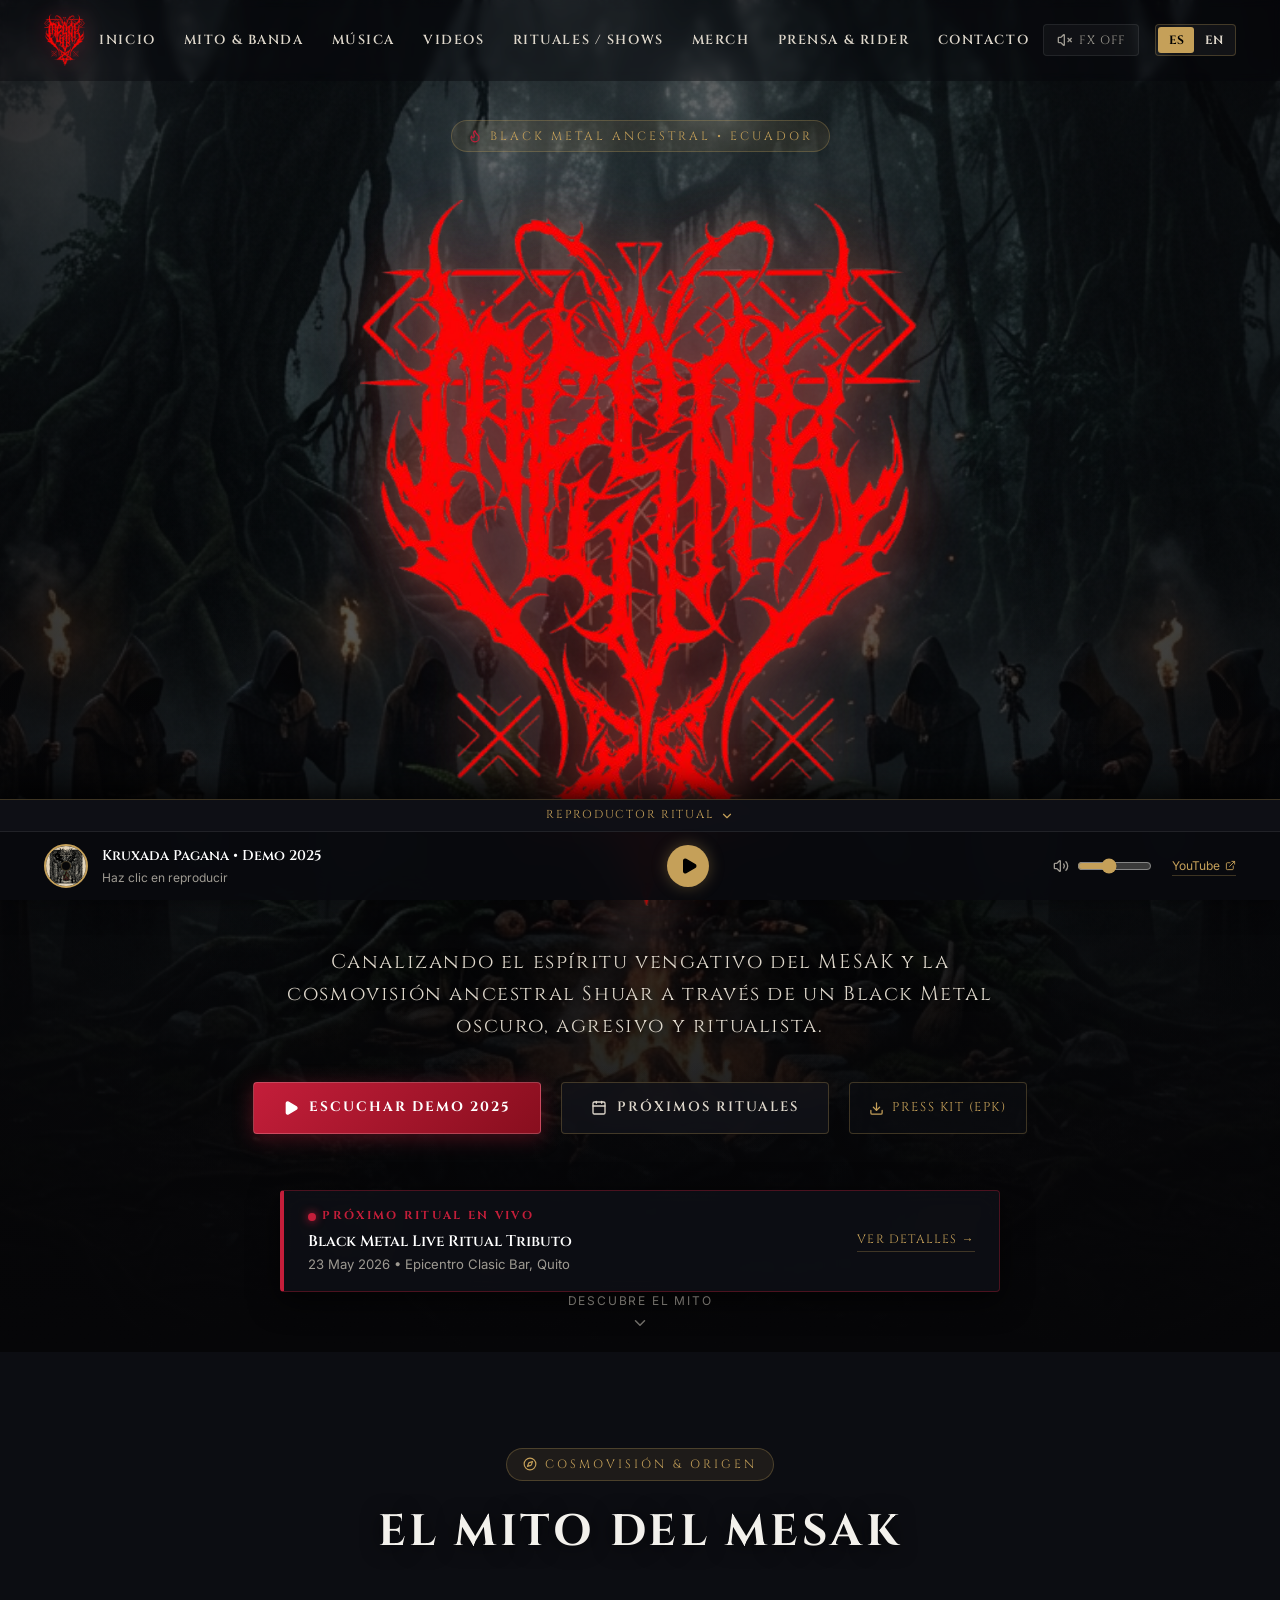
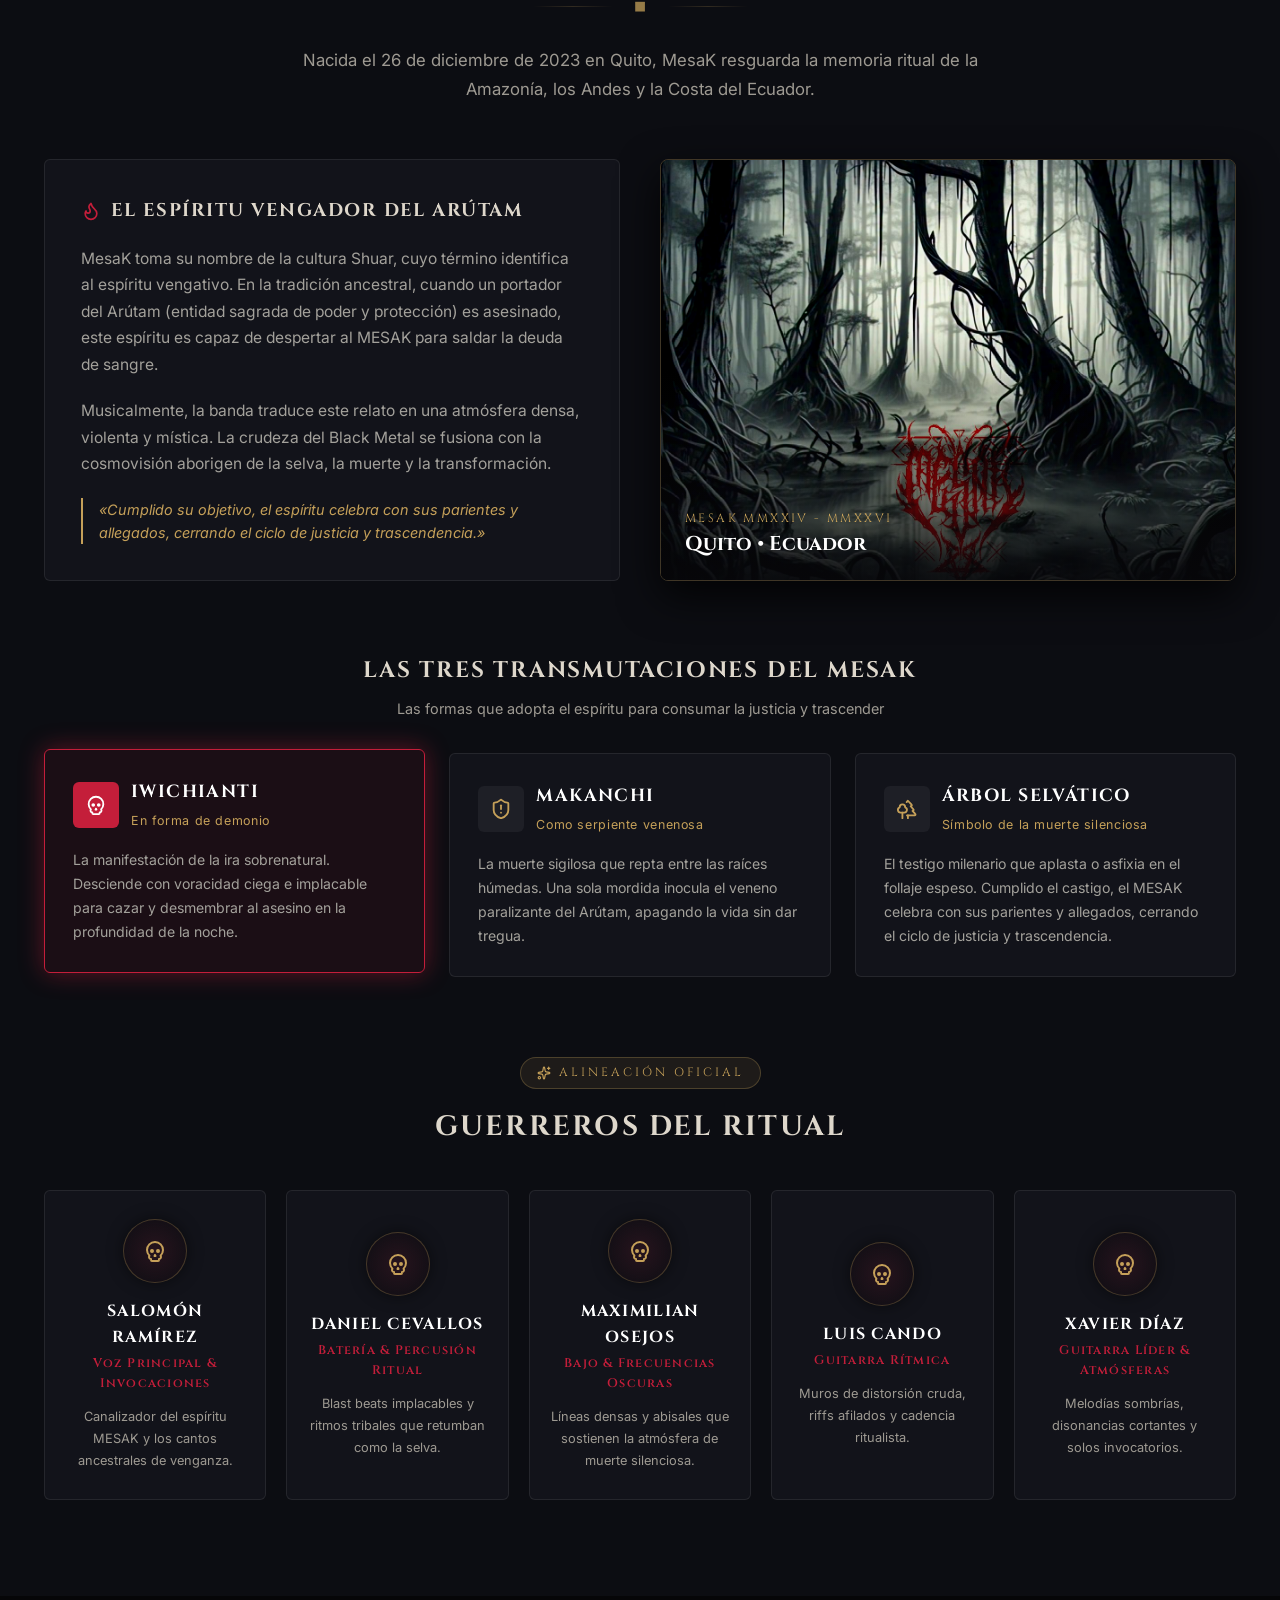
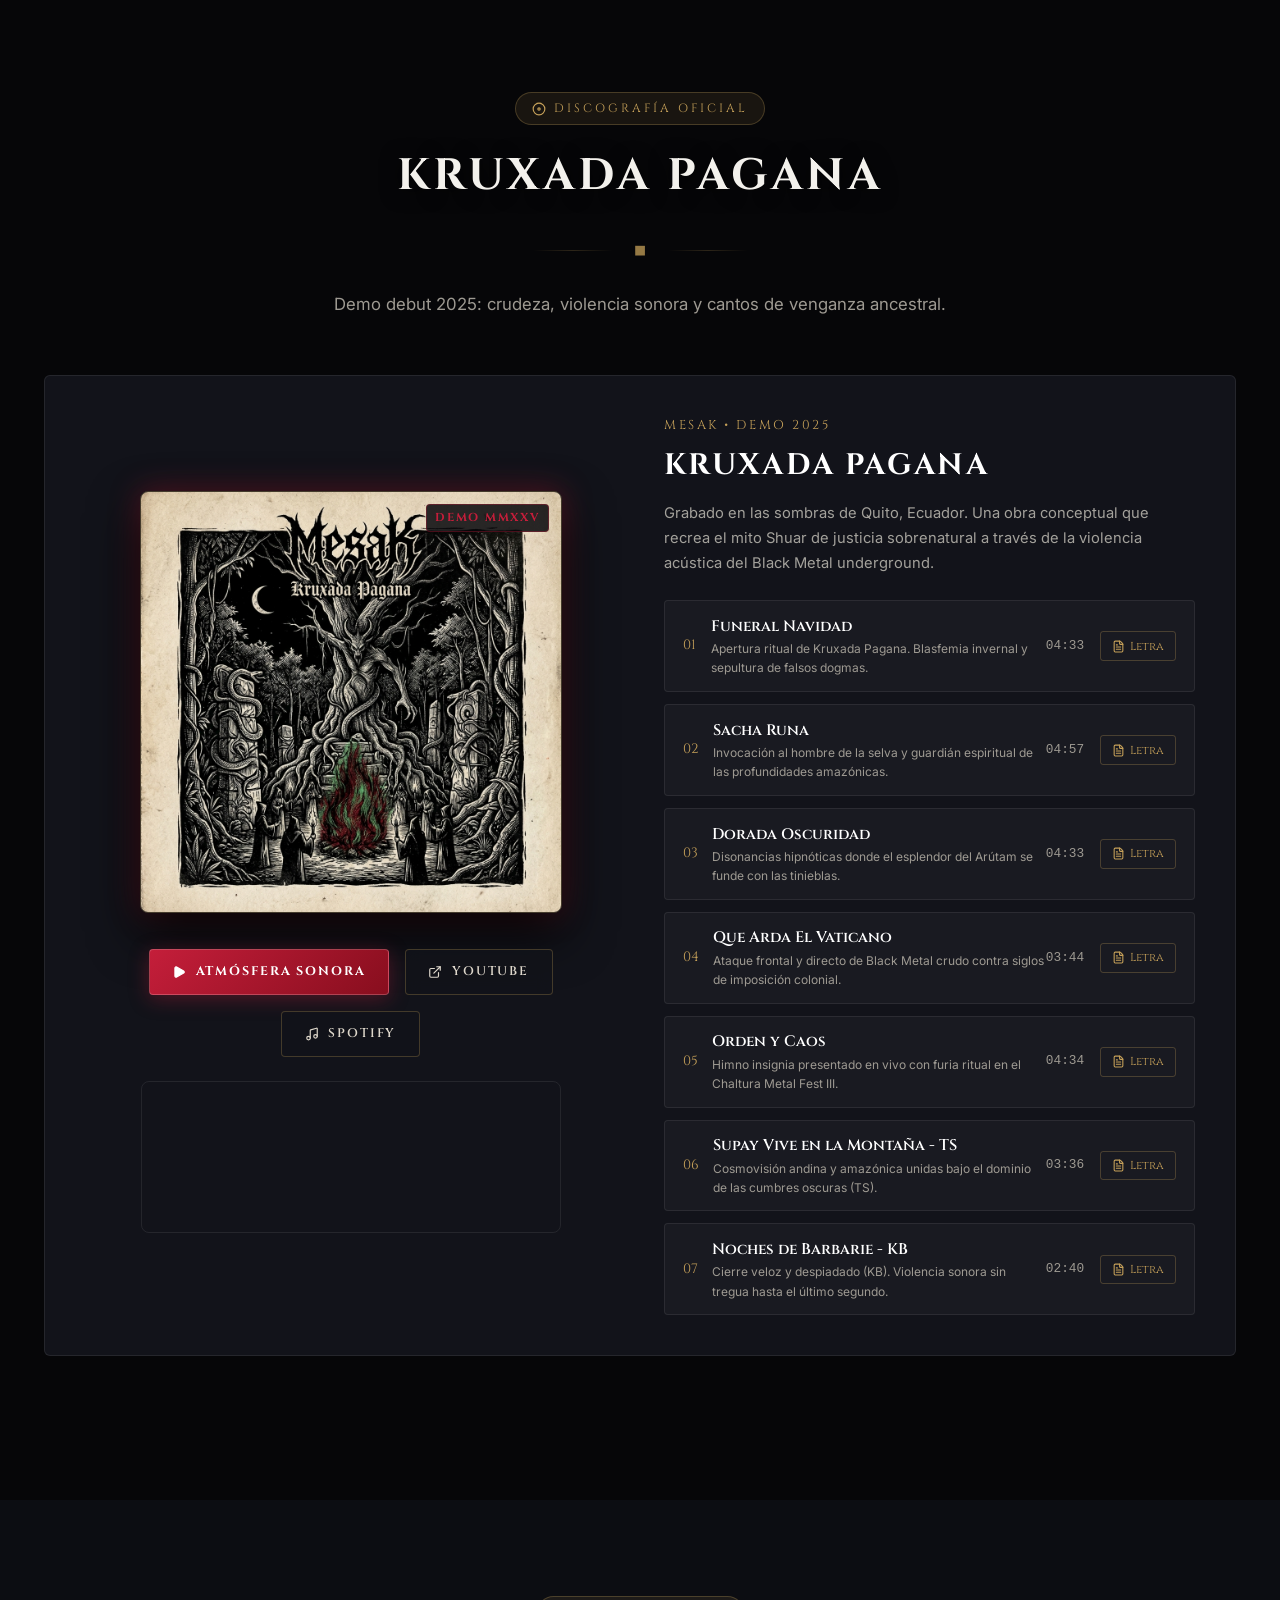
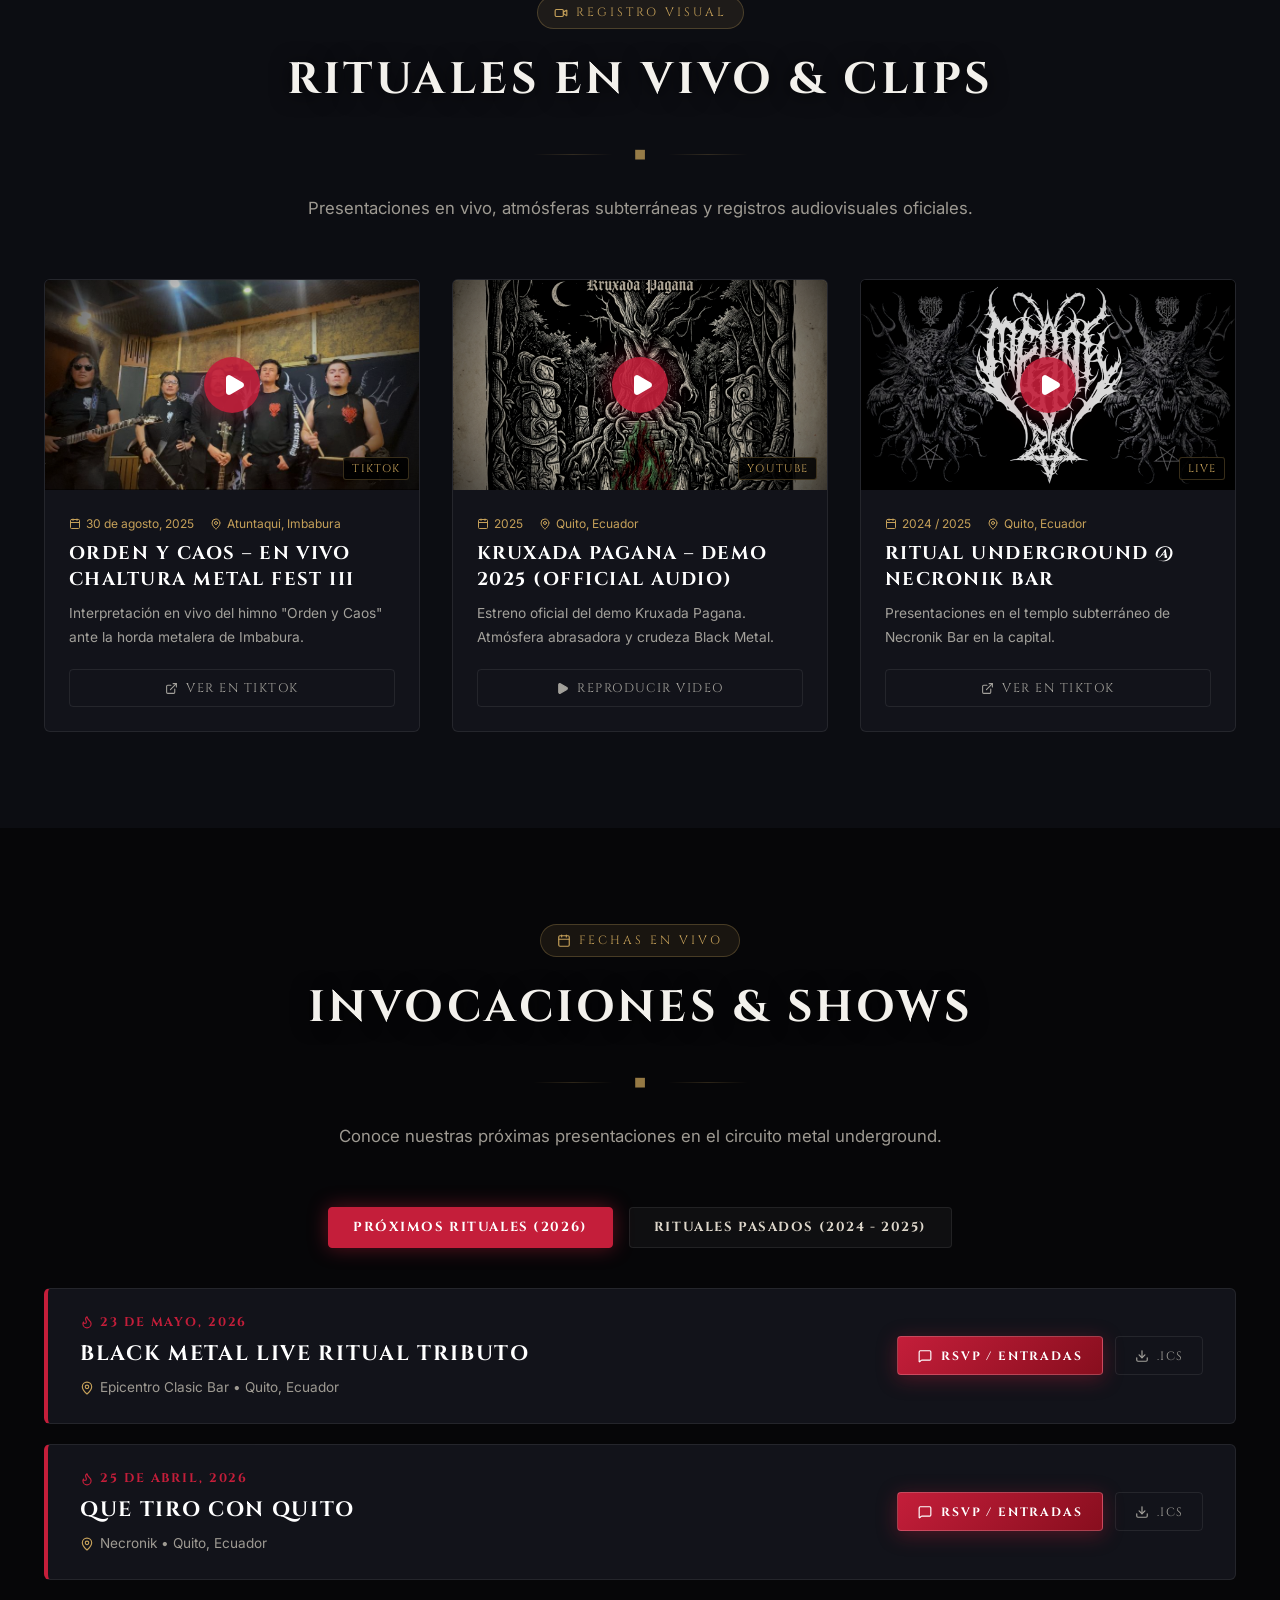
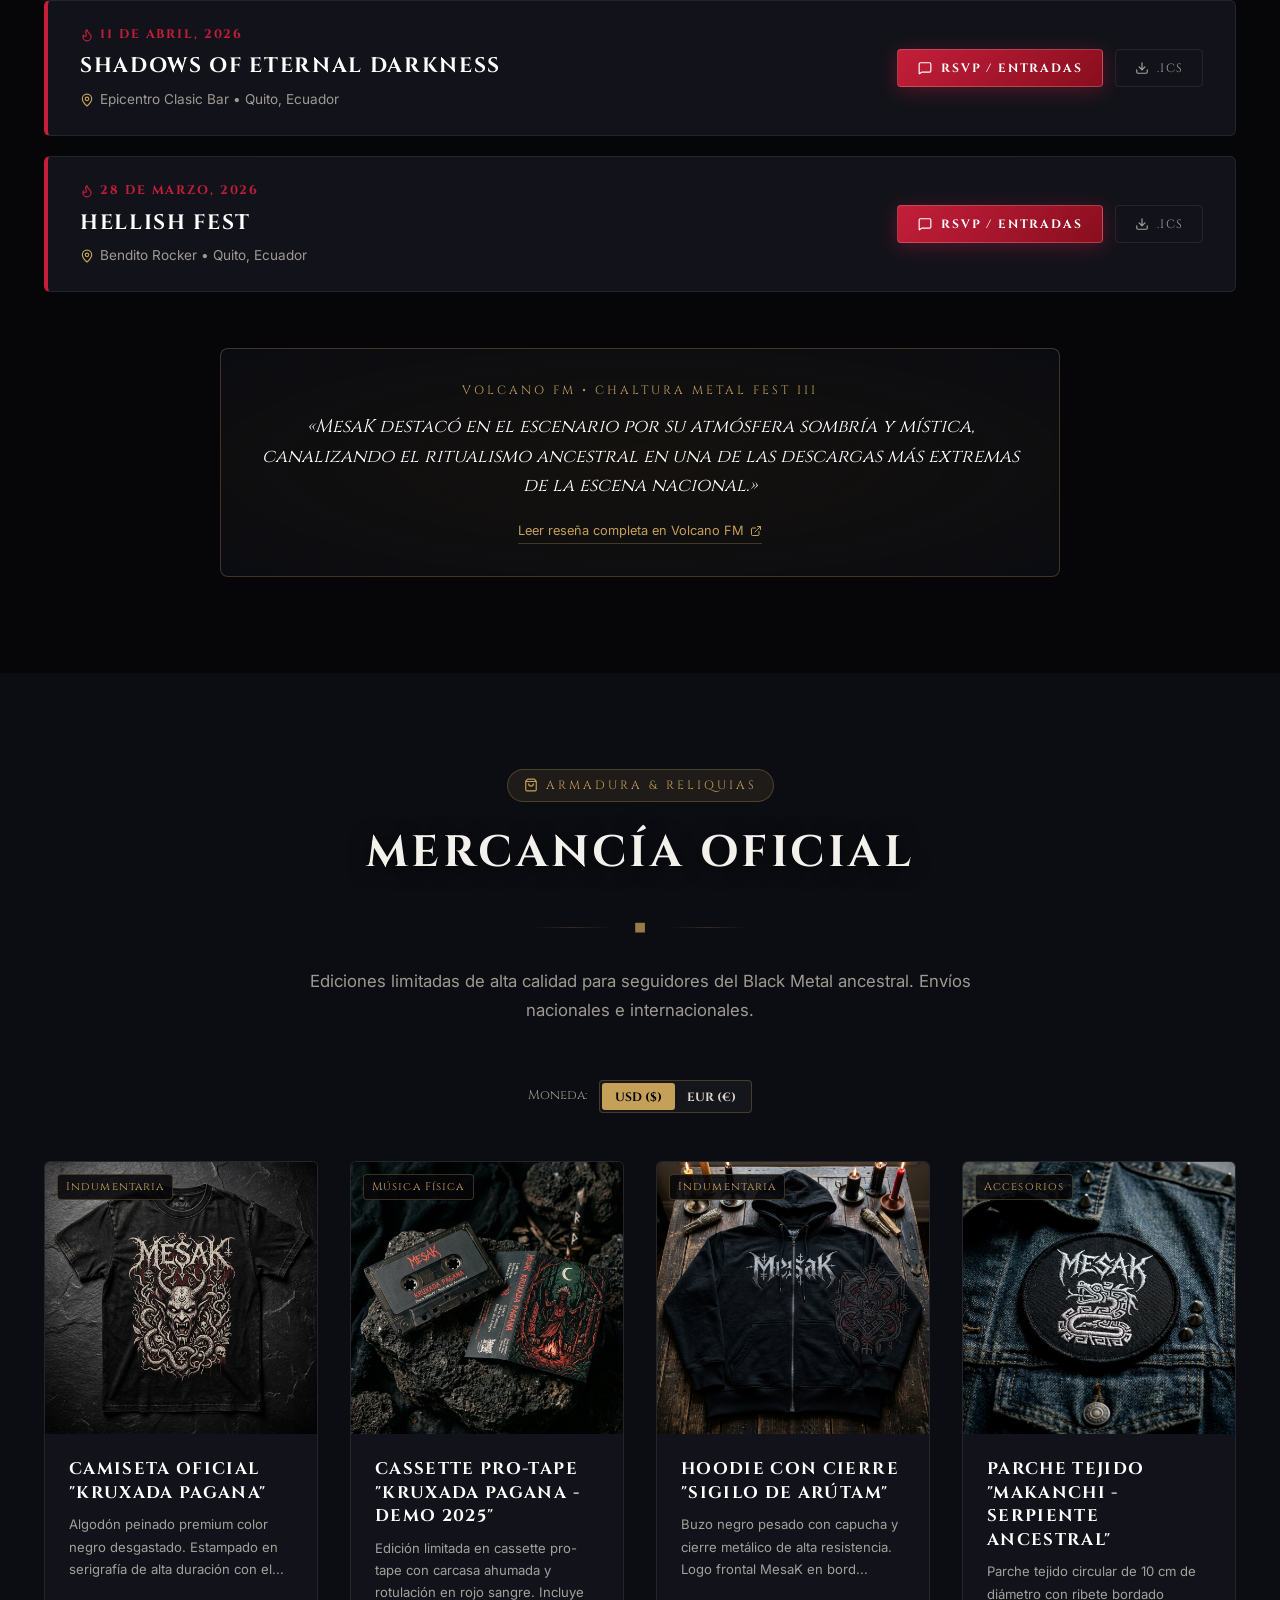
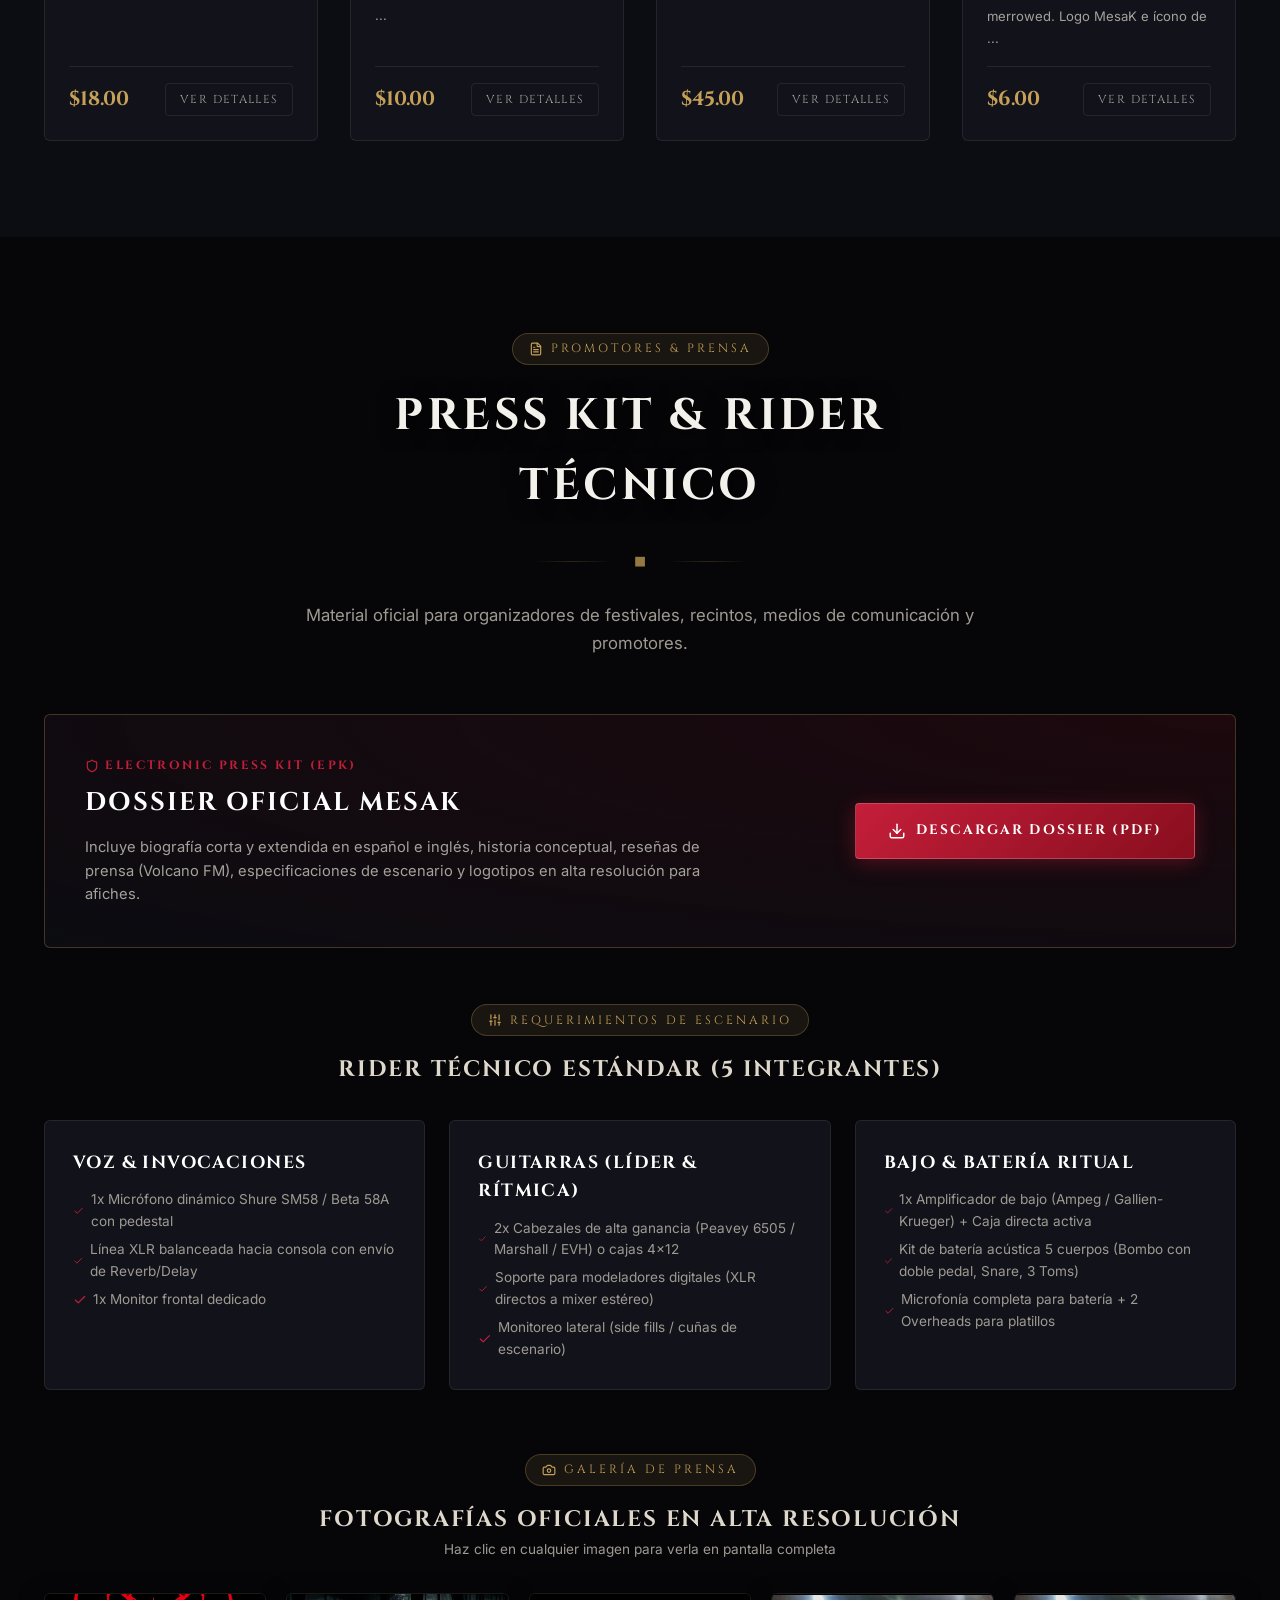
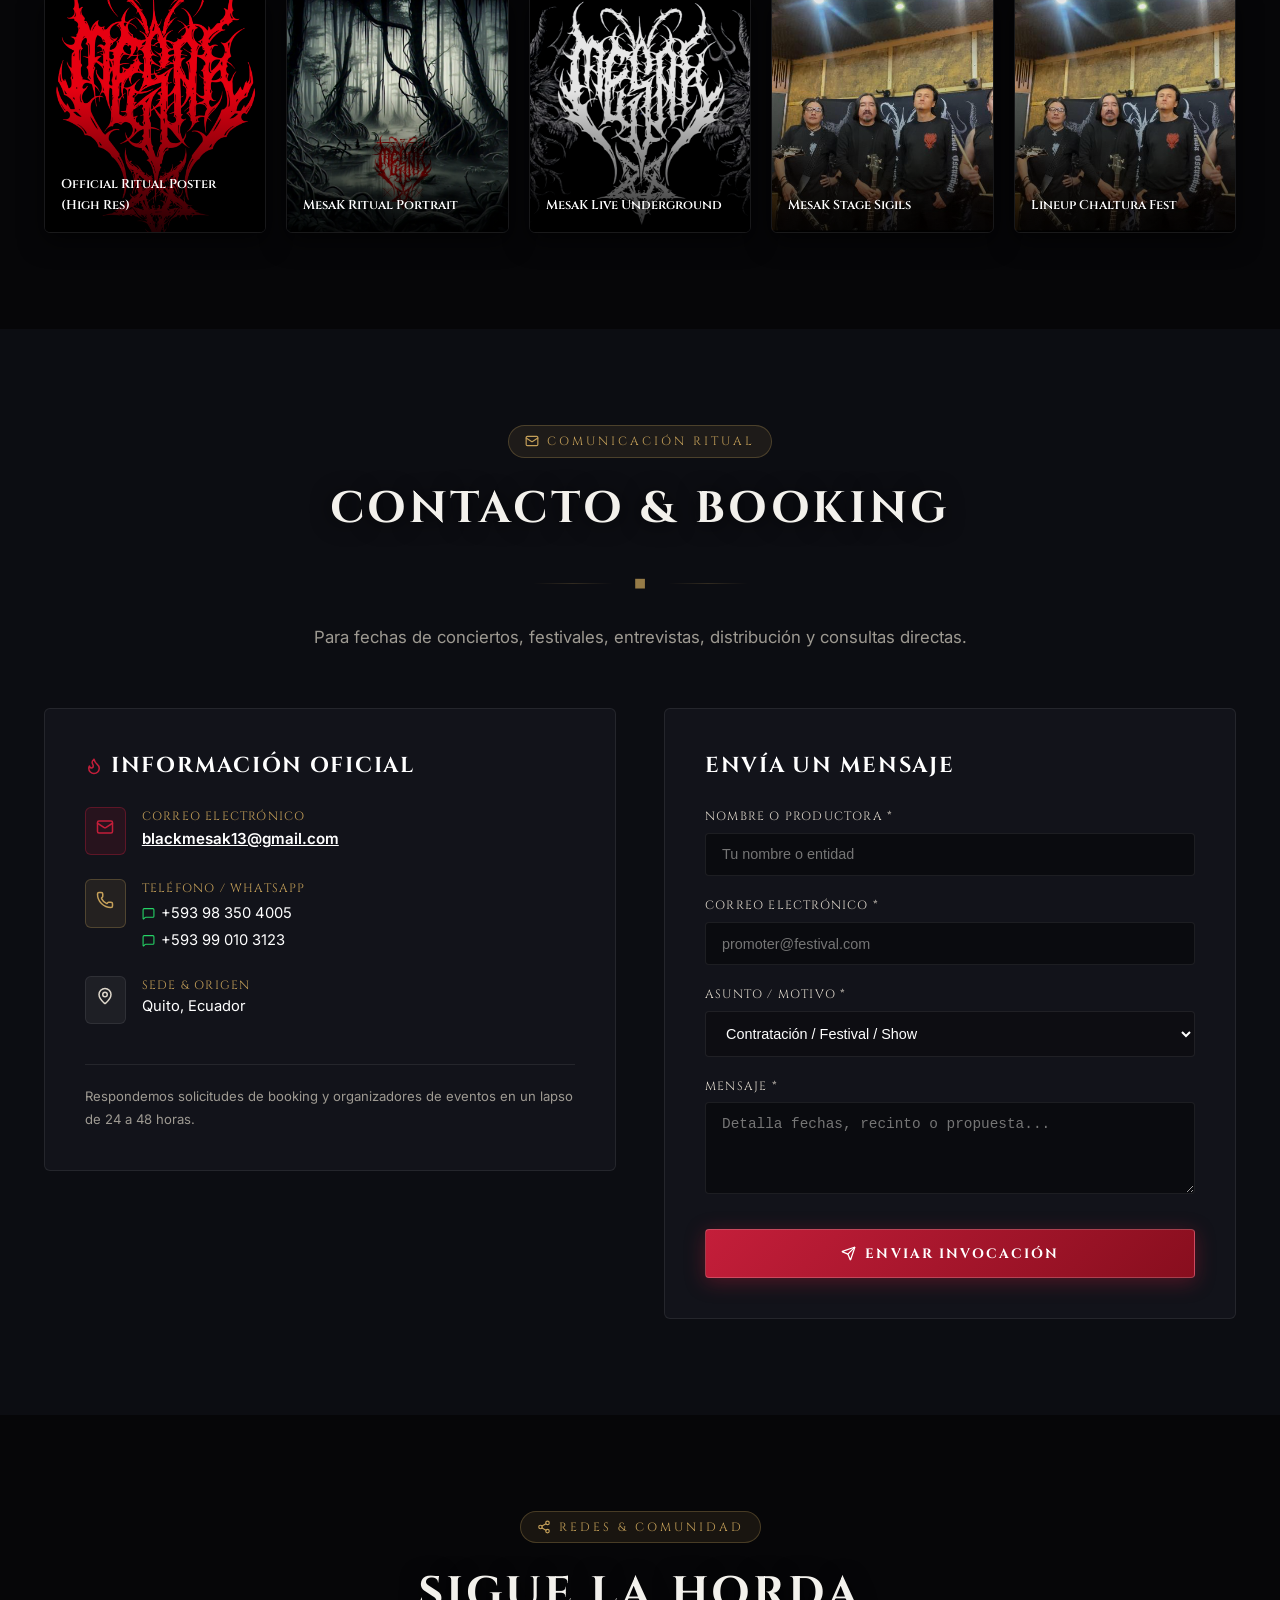
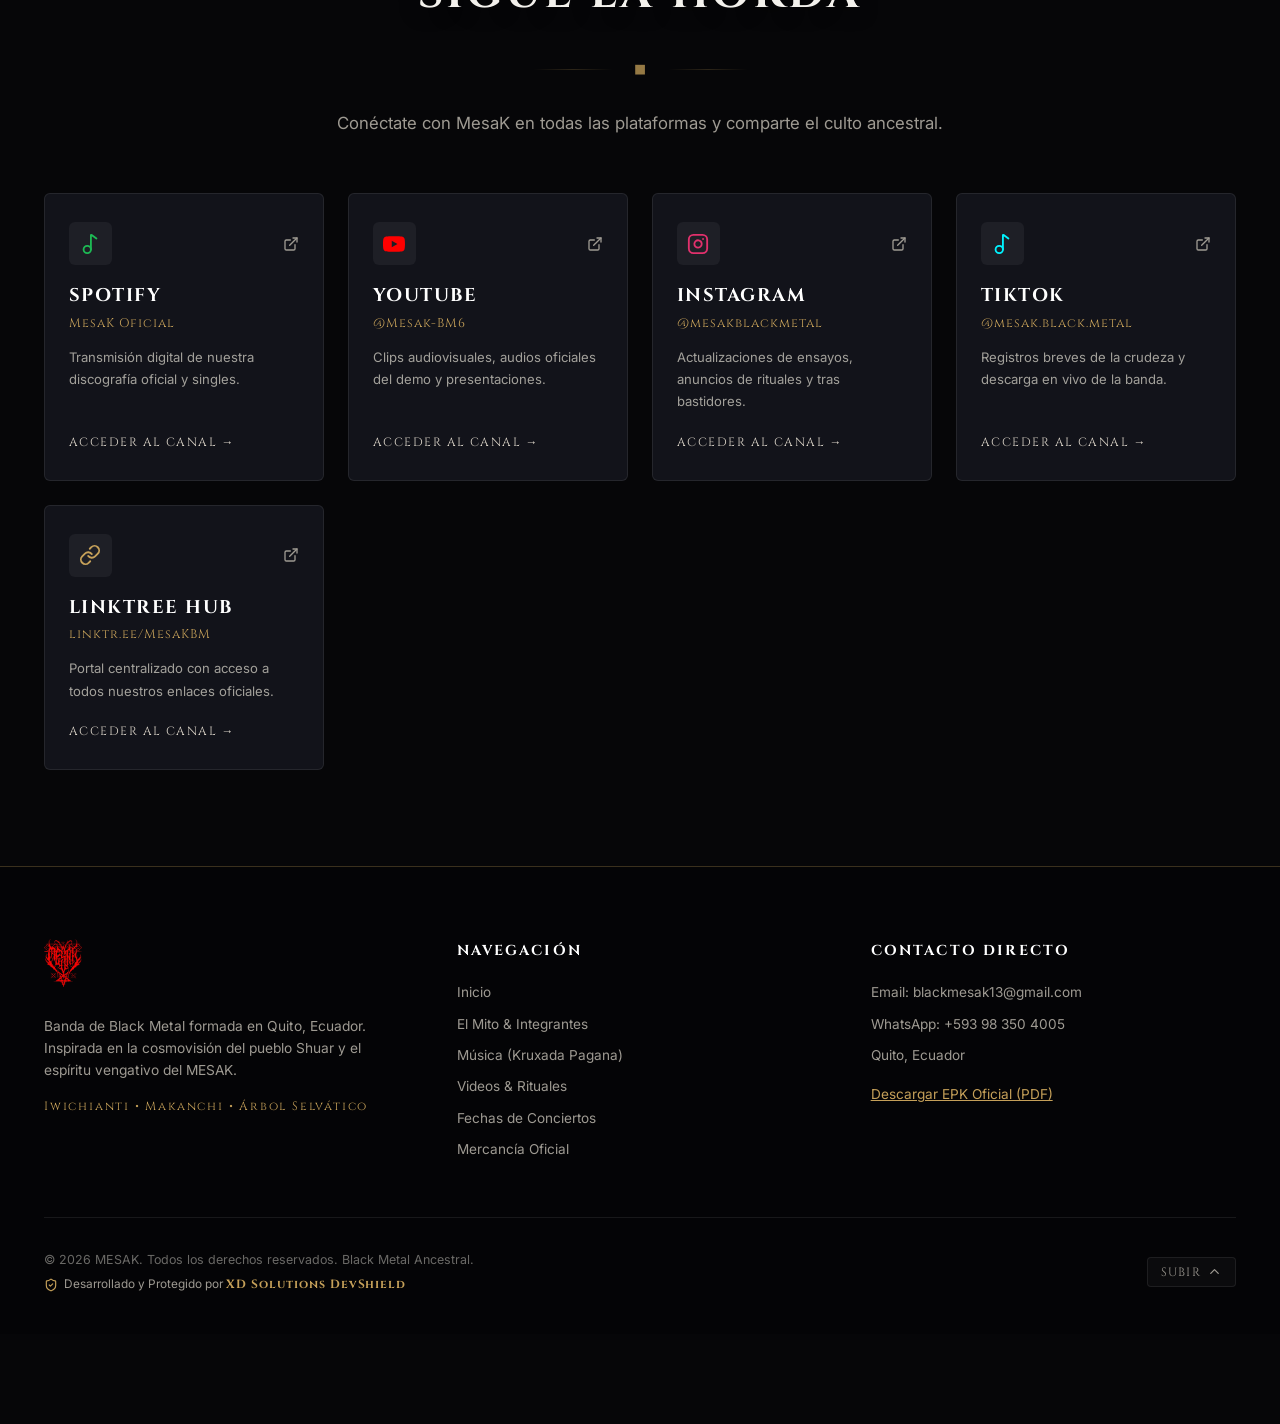
==== index.html @ 0a215481 "Deploy automático de producción desde repo privado: 39603dcaf51629de8362191c0cb015a984f647f0" ====
<!doctype html>
<html lang="es">
  <head>
    <meta charset="UTF-8" />
    <meta name="viewport" content="width=device-width, initial-scale=1.0" />
    <link rel="icon" type="image/png" href="./assets/mesak-logo.png" />
    
    <title>MesaK | Ancestral Black Metal • Official Website</title>
    <meta name="description" content="Sitio oficial de MesaK, banda ecuatoriana de Black Metal inspirada en la cosmovisión ancestral del pueblo Shuar, el Arútam y el espíritu vengativo del MESAK." />
    <meta name="keywords" content="MesaK, Black Metal, Ecuador, Shuar, Arútam, Kruxada Pagana, Metal Ecuatoriano, Black Metal Underground, Quito Metal" />
    <meta name="author" content="MesaK" />
    <meta name="theme-color" content="#070709" />
    
    <!-- Open Graph / Social Sharing -->
    <meta property="og:type" content="website" />
    <meta property="og:title" content="MesaK | Ancestral Black Metal" />
    <meta property="og:description" content="Propuesta de Black Metal ritualista inspirada en la cosmovisión ancestral Shuar. Escucha Kruxada Pagana y revisa nuestras próximas fechas." />
    <meta property="og:image" content="./assets/band-poster.jpg" />
    
    <!-- Fonts -->
    <link rel="preconnect" href="https://fonts.googleapis.com" />
    <link rel="preconnect" href="https://fonts.gstatic.com" crossorigin />
    <link href="https://fonts.googleapis.com/css2?family=Cinzel+Decorative:wght@700;900&family=Cinzel:wght@400;600;700;900&family=Inter:wght@300;400;500;600;700&display=swap" rel="stylesheet" />
    <script type="module" crossorigin src="./assets/index-C1_sCEg1.js"></script>
    <link rel="stylesheet" crossorigin href="./assets/index-CI965cwR.css">
  </head>
  <body>
    <div id="root"></div>
  </body>
</html>
---- assets/index-CI965cwR.css ----
:root{--bg-primary:#060608;--bg-secondary:#0c0d12;--bg-card:#12131a;--bg-card-hover:#181922;--bg-overlay:#08080cd9;--crimson:#c41e3a;--crimson-glow:#c41e3a73;--crimson-subtle:#c41e3a1f;--blood:#880e1e;--gold:#c5a059;--gold-glow:#c5a05959;--gold-subtle:#c5a0591a;--bone:#ded7cb;--bone-muted:#9e9a92;--text-main:#f3f1ec;--text-secondary:#a3a19b;--text-muted:#6a6966;--border-subtle:#ffffff14;--border-gold:#c5a05947;--border-crimson:#c41e3a59;--font-serif:"Cinzel", serif;--font-deco:"Cinzel Decorative", serif;--font-sans:"Inter", -apple-system, BlinkMacSystemFont, sans-serif;--transition-fast:.2s cubic-bezier(.16, 1, .3, 1);--transition-normal:.35s cubic-bezier(.16, 1, .3, 1);--transition-slow:.6s cubic-bezier(.16, 1, .3, 1)}*{box-sizing:border-box;margin:0;padding:0}html{scroll-behavior:smooth;--lightningcss-light: ;--lightningcss-dark:initial;color-scheme:dark}body{background-color:var(--bg-primary);color:var(--text-main);font-family:var(--font-sans);-webkit-font-smoothing:antialiased;-moz-osx-font-smoothing:grayscale;min-height:100vh;font-size:16px;line-height:1.6;position:relative;overflow-x:hidden}body:before{content:"";pointer-events:none;z-index:0;background-image:radial-gradient(circle at 50% 0,#c41e3a14 0%,#0000 60%),radial-gradient(circle at 10% 70%,#c5a0590a 0%,#0000 50%),radial-gradient(circle at 90% 80%,#880e1e0f 0%,#0000 50%);position:fixed;inset:0}::-webkit-scrollbar{width:8px}::-webkit-scrollbar-track{background:var(--bg-primary)}::-webkit-scrollbar-thumb{background:#252630;border-radius:4px}::-webkit-scrollbar-thumb:hover{background:var(--crimson)}h1,h2,h3,h4,h5,h6{font-family:var(--font-serif);letter-spacing:.08em;text-transform:uppercase;color:var(--bone);font-weight:700}p{color:var(--text-secondary);font-size:.975rem;line-height:1.7}a{color:inherit;text-decoration:none}button{cursor:pointer;font-family:var(--font-serif);background:0 0;border:none}.container{z-index:1;width:100%;max-width:1240px;margin:0 auto;padding:0 1.5rem;position:relative}.section-padding{padding:6rem 0;position:relative}.section-header{text-align:center;max-width:720px;margin:0 auto 3.5rem}.section-badge{font-family:var(--font-serif);letter-spacing:.25em;text-transform:uppercase;color:var(--gold);background:var(--gold-subtle);border:1px solid var(--border-gold);border-radius:999px;align-items:center;gap:.5rem;margin-bottom:1rem;padding:.35rem 1rem;font-size:.75rem;display:inline-flex}.section-title{color:var(--text-main);text-shadow:0 2px 20px #000c;margin-bottom:1rem;font-size:clamp(2rem,4vw,2.75rem);position:relative}.section-subtitle{color:var(--bone-muted);font-size:1.05rem}.ritual-divider{opacity:.75;justify-content:center;align-items:center;gap:1.25rem;margin:1.75rem auto;display:flex}.ritual-divider:before,.ritual-divider:after{content:"";background:linear-gradient(90deg, transparent, var(--border-gold), transparent);width:80px;height:1px}.ritual-divider span{color:var(--gold);font-size:.9rem;display:inline-block;transform:rotate(45deg)}.btn-primary{background:linear-gradient(135deg, var(--crimson) 0%, var(--blood) 100%);color:#fff;font-family:var(--font-serif);letter-spacing:.15em;text-transform:uppercase;transition:all var(--transition-normal);border:1px solid #fff3;border-radius:4px;justify-content:center;align-items:center;gap:.6rem;padding:.9rem 1.8rem;font-size:.85rem;font-weight:700;display:inline-flex;position:relative;overflow:hidden;box-shadow:0 4px 20px #c41e3a59}.btn-primary:hover{background:linear-gradient(135deg, #dd2443 0%, var(--crimson) 100%);box-shadow:0 6px 30px var(--crimson-glow);border-color:#fff6;transform:translateY(-2px)}.btn-secondary{color:var(--bone);font-family:var(--font-serif);letter-spacing:.15em;text-transform:uppercase;border:1px solid var(--border-gold);-webkit-backdrop-filter:blur(8px);backdrop-filter:blur(8px);transition:all var(--transition-normal);background:#12131acc;border-radius:4px;justify-content:center;align-items:center;gap:.6rem;padding:.9rem 1.8rem;font-size:.85rem;font-weight:600;display:inline-flex}.btn-secondary:hover{background:var(--gold-subtle);border-color:var(--gold);color:#fff;box-shadow:0 0 20px var(--gold-glow);transform:translateY(-2px)}.btn-outline{color:var(--text-secondary);font-family:var(--font-serif);letter-spacing:.12em;text-transform:uppercase;border:1px solid var(--border-subtle);transition:all var(--transition-fast);background:0 0;border-radius:4px;justify-content:center;align-items:center;gap:.5rem;padding:.6rem 1.2rem;font-size:.8rem;display:inline-flex}.btn-outline:hover{border-color:var(--border-crimson);color:var(--text-main);background:var(--crimson-subtle)}.glass-card{background:var(--bg-card);border:1px solid var(--border-subtle);transition:all var(--transition-normal);border-radius:6px;padding:1.75rem;position:relative;overflow:hidden}.glass-card:before{content:"";background:linear-gradient(90deg, transparent, var(--border-gold), transparent);opacity:0;height:2px;transition:opacity var(--transition-normal);position:absolute;top:0;left:0;right:0}.glass-card:hover{background:var(--bg-card-hover);border-color:var(--border-gold);transform:translateY(-4px);box-shadow:0 12px 30px #0009}.glass-card:hover:before{opacity:1}dialog{border:1px solid var(--border-gold);background:var(--bg-card);color:var(--text-main);box-shadow:0 20px 60px #000000e6, 0 0 40px var(--crimson-glow);border-radius:8px;width:680px;max-width:90vw;margin:auto;padding:0;overflow:hidden}dialog::backdrop{-webkit-backdrop-filter:blur(8px);backdrop-filter:blur(8px);background-color:#050508d9}dialog[open]{animation:.25s cubic-bezier(.16,1,.3,1) forwards modalFadeIn}@keyframes modalFadeIn{0%{opacity:0;transform:scale(.96)translateY(10px)}to{opacity:1;transform:scale(1)translateY(0)}}@media (width<=768px){.section-padding{padding:4rem 0}.section-title{font-size:1.75rem}}
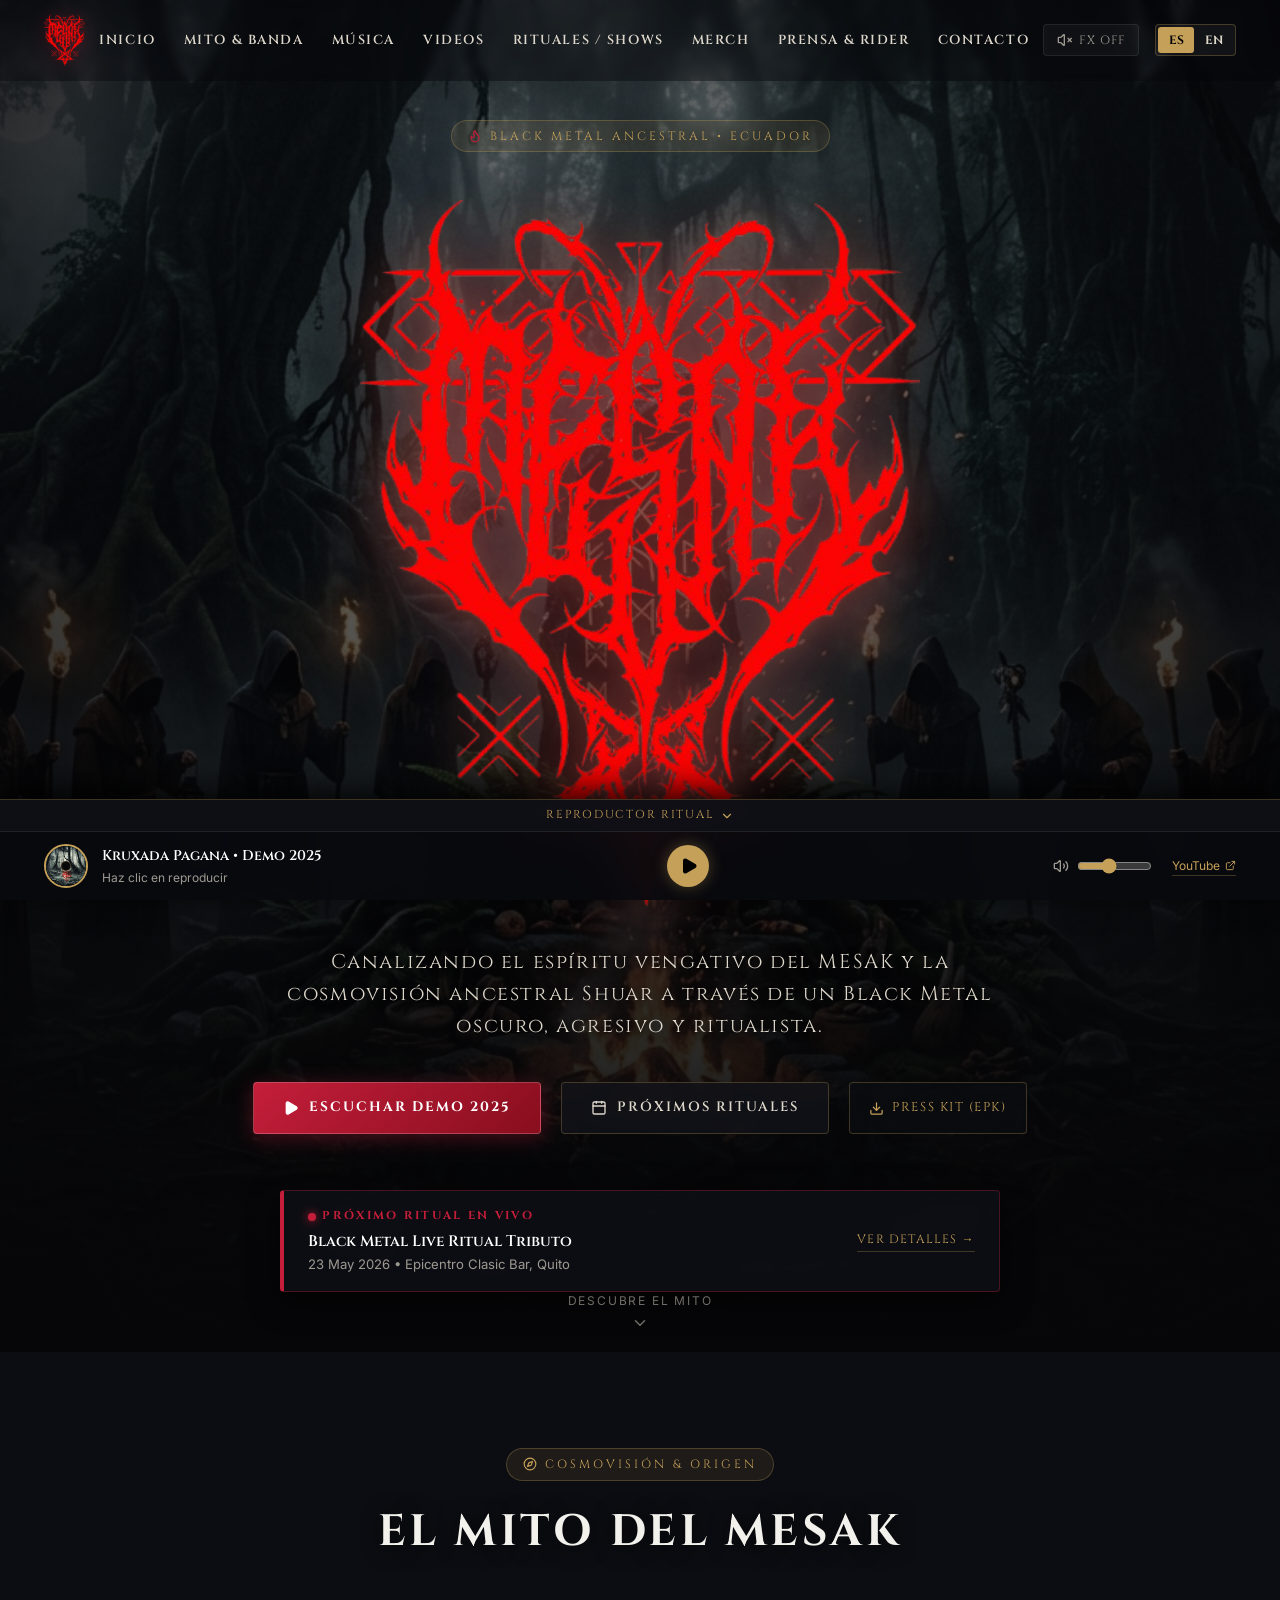
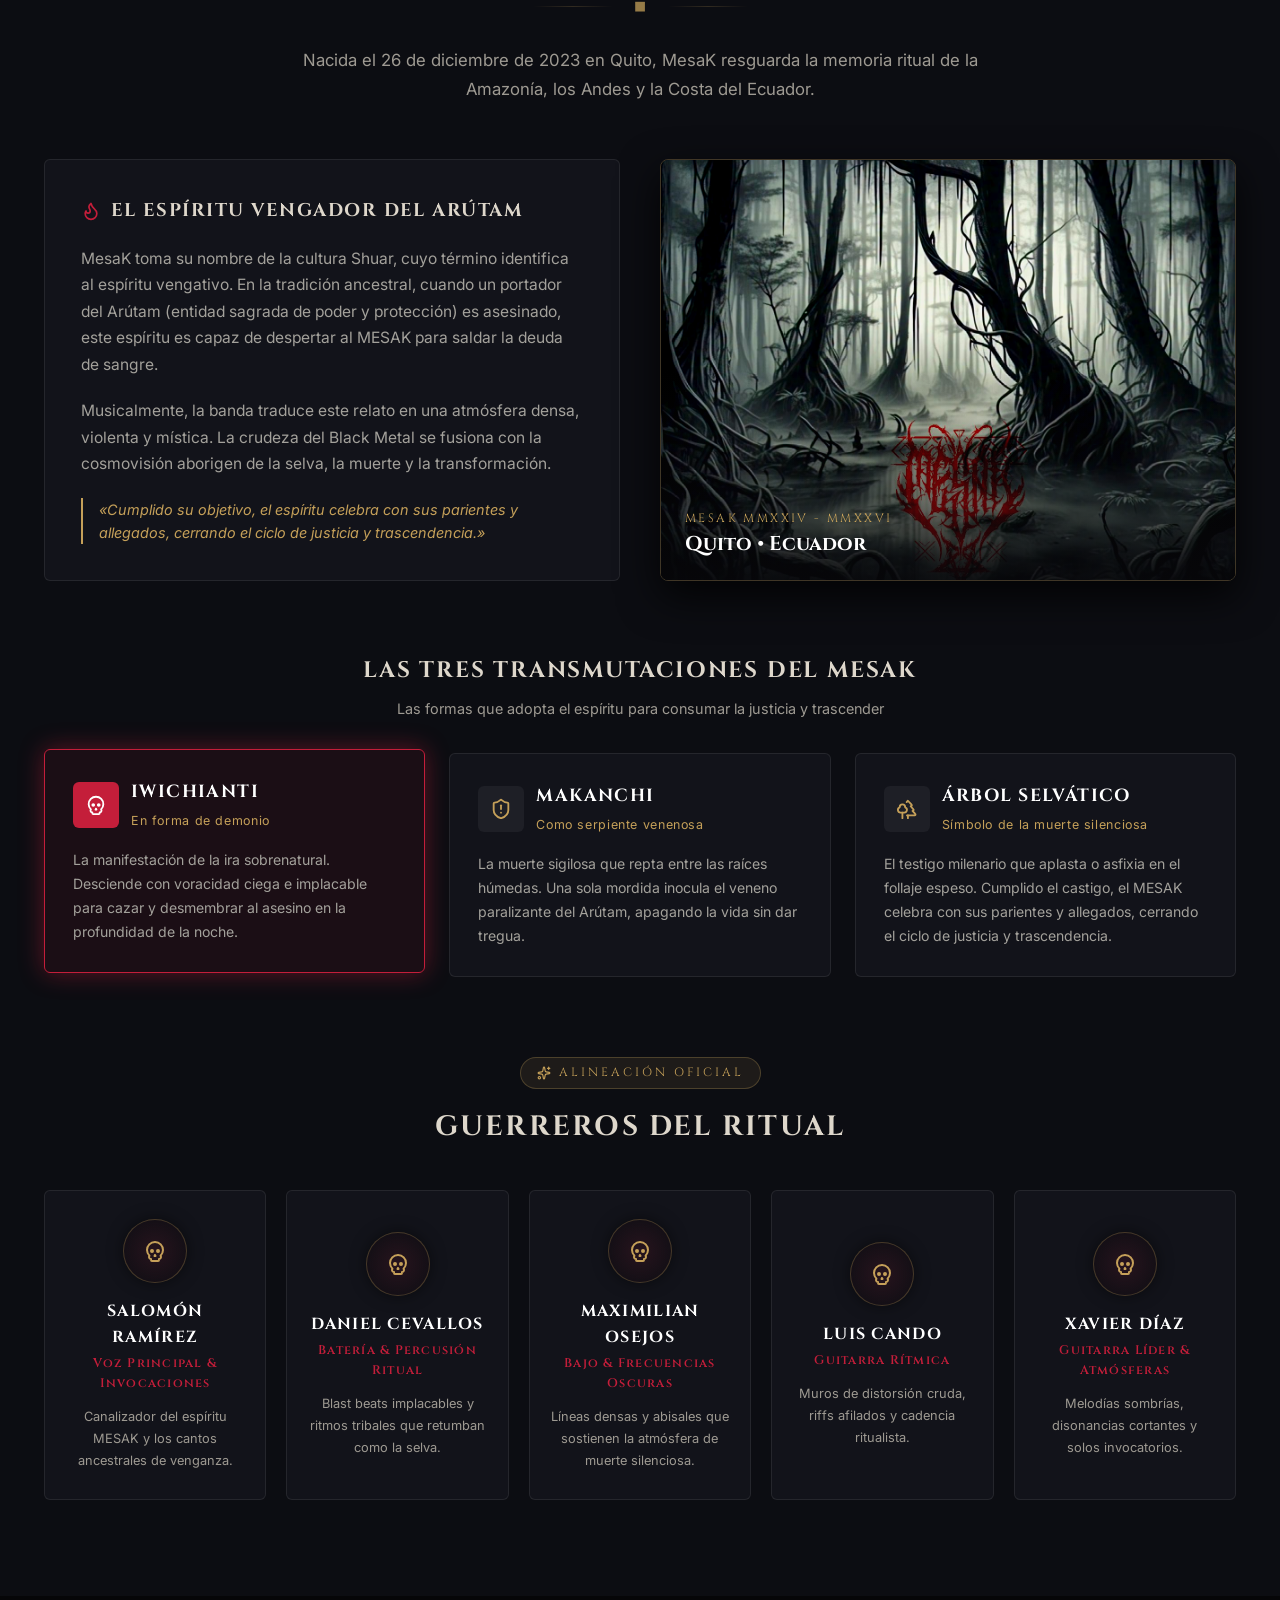
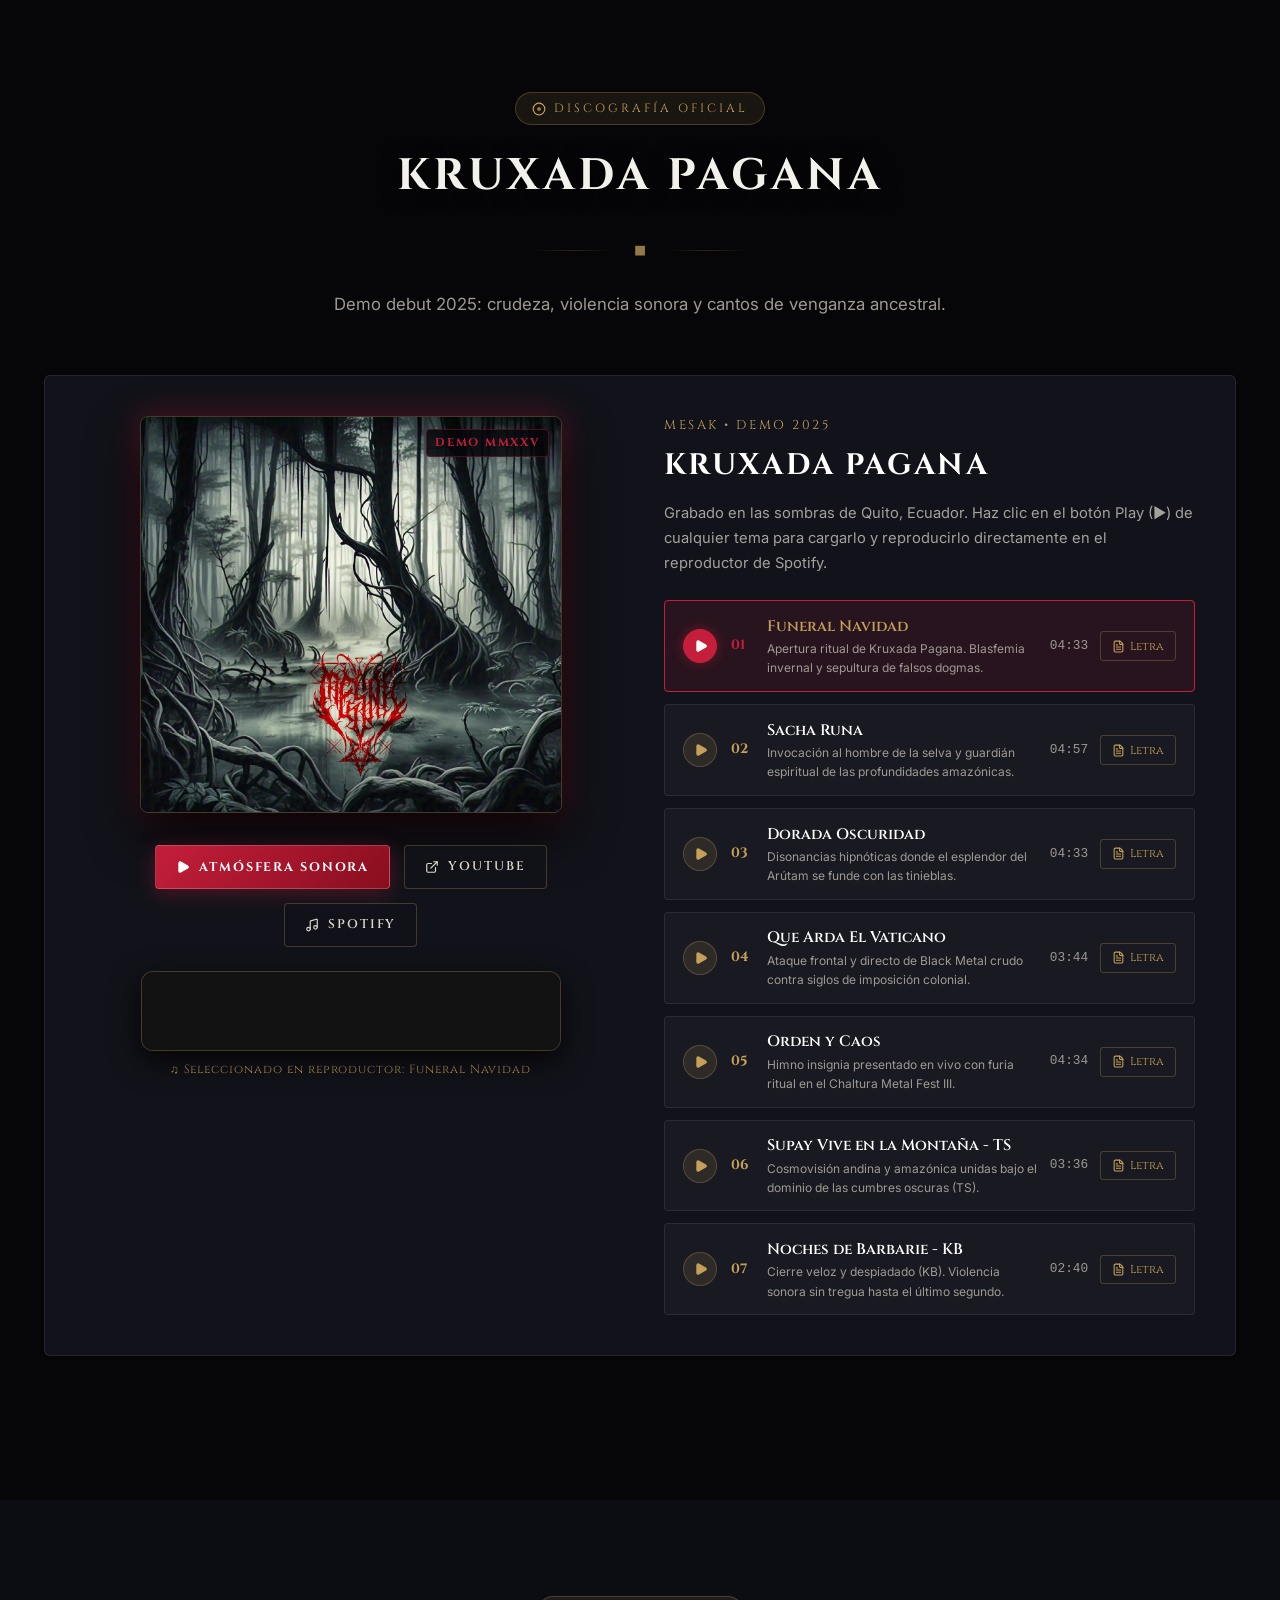
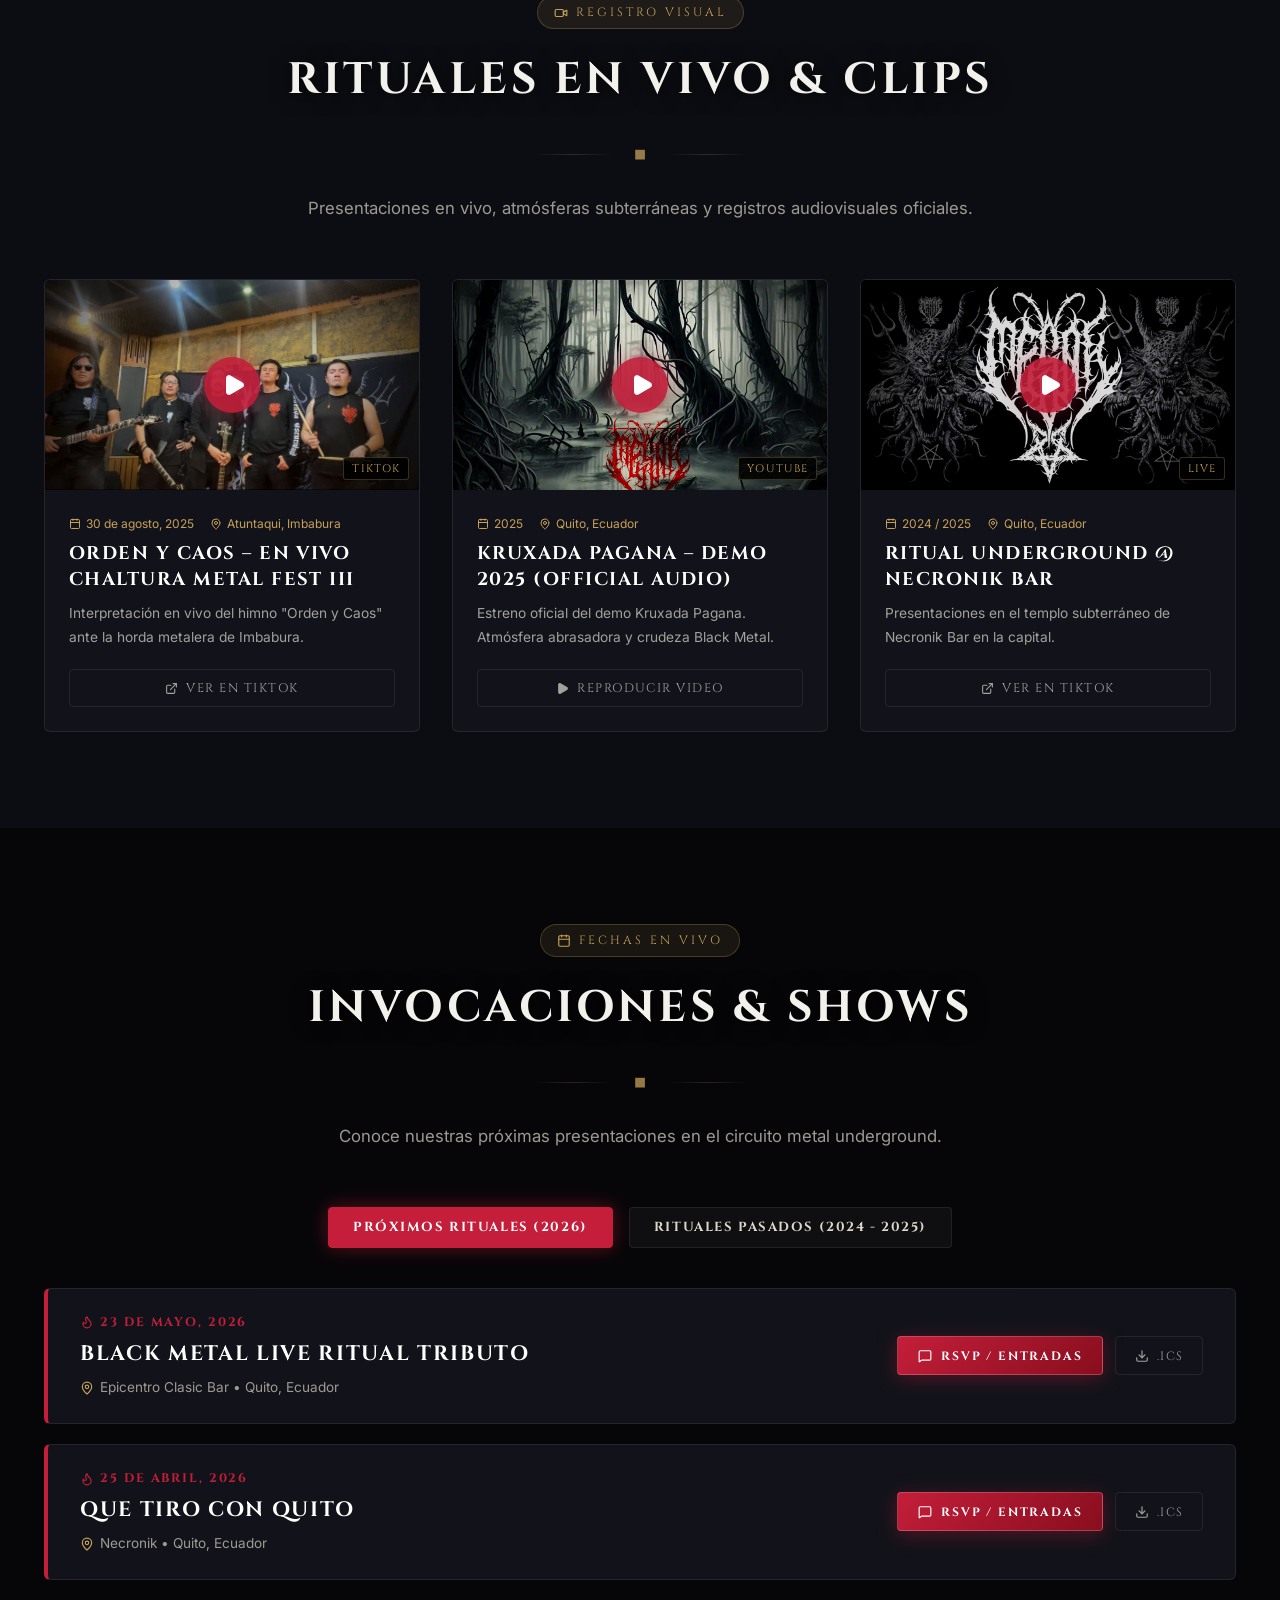
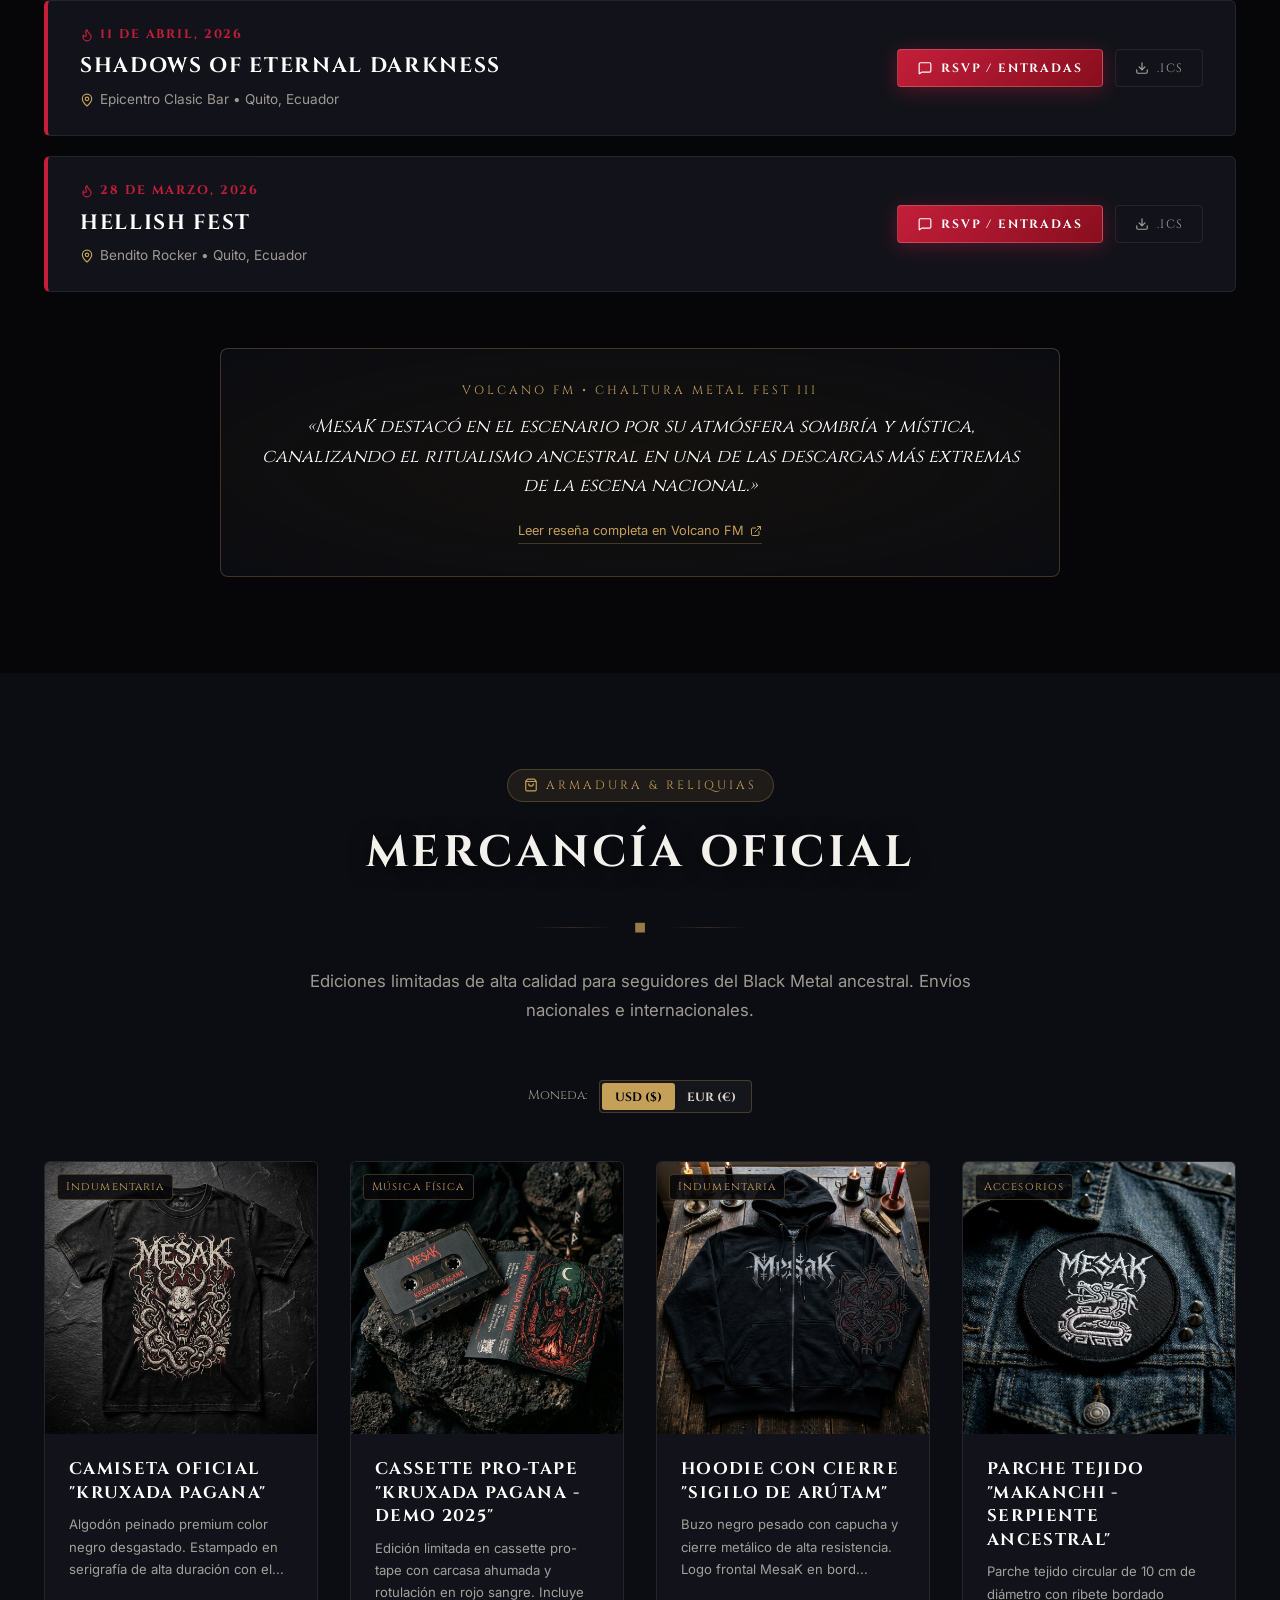
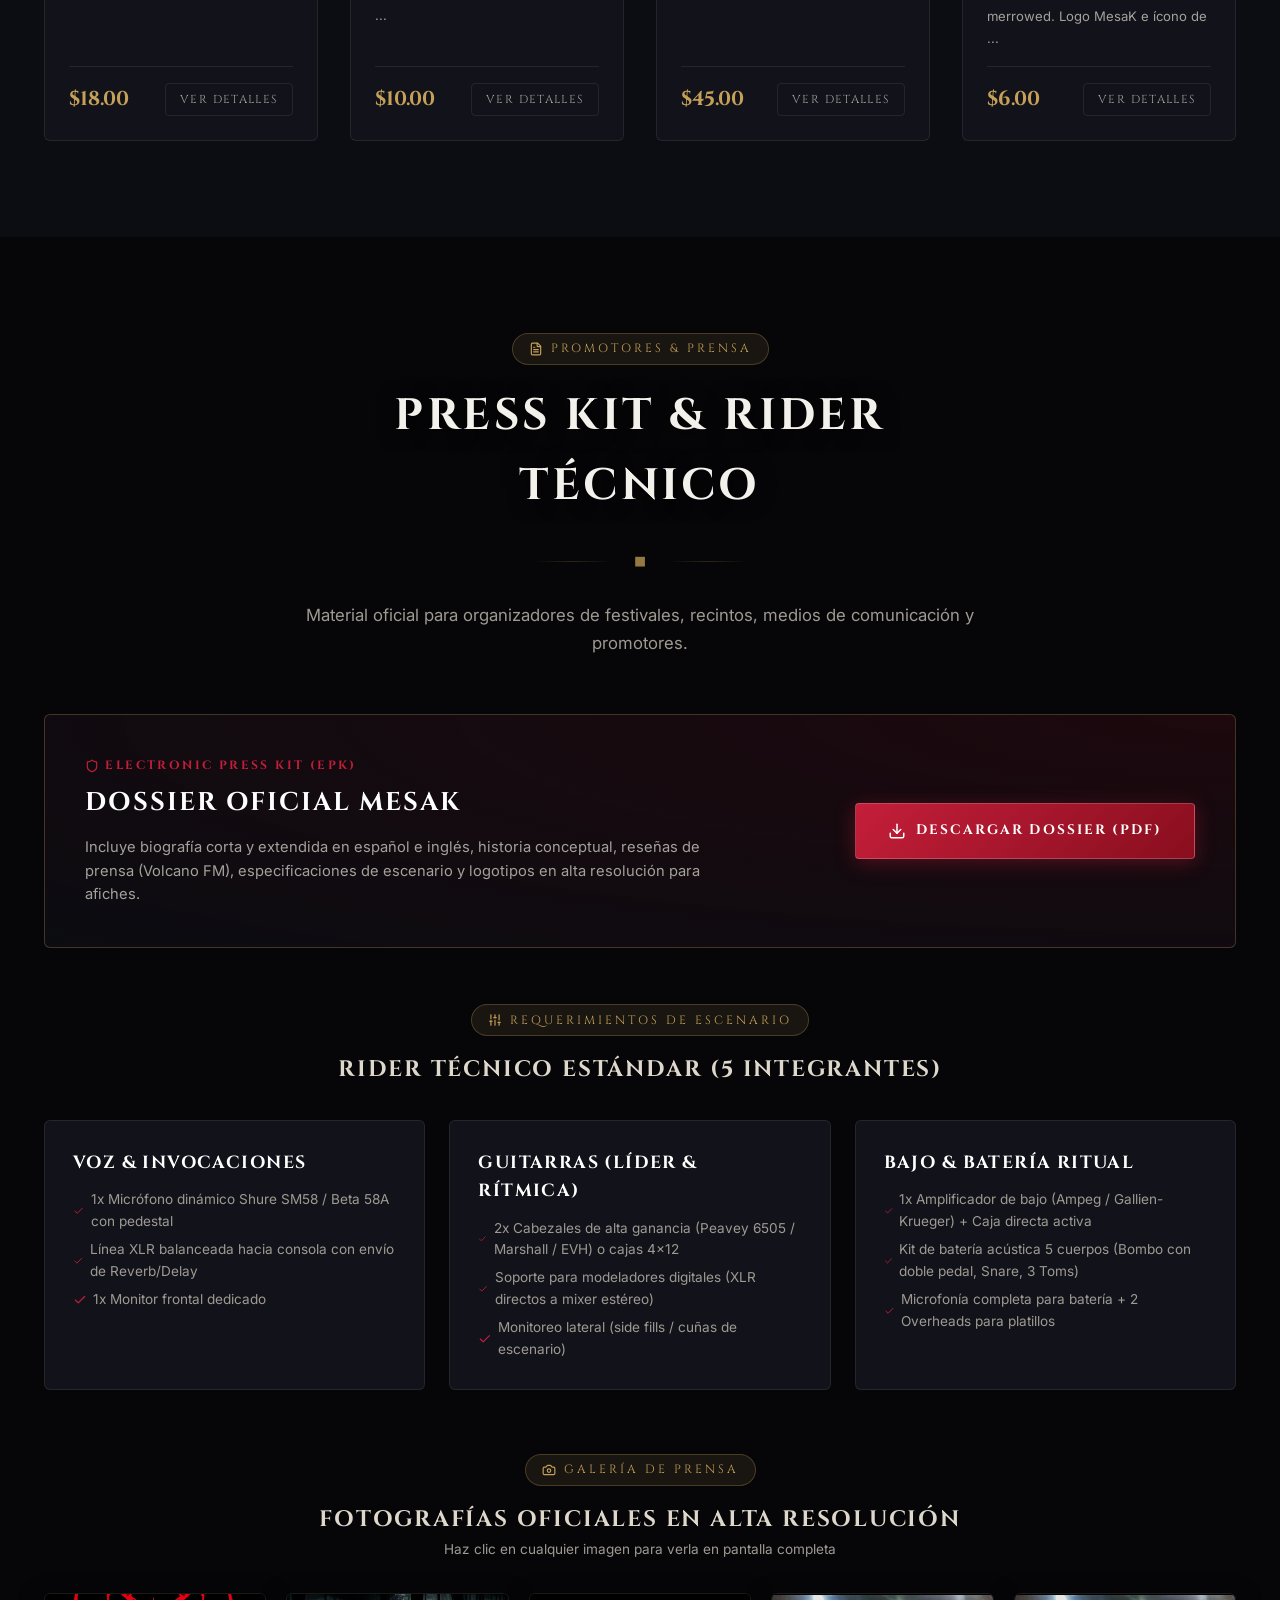
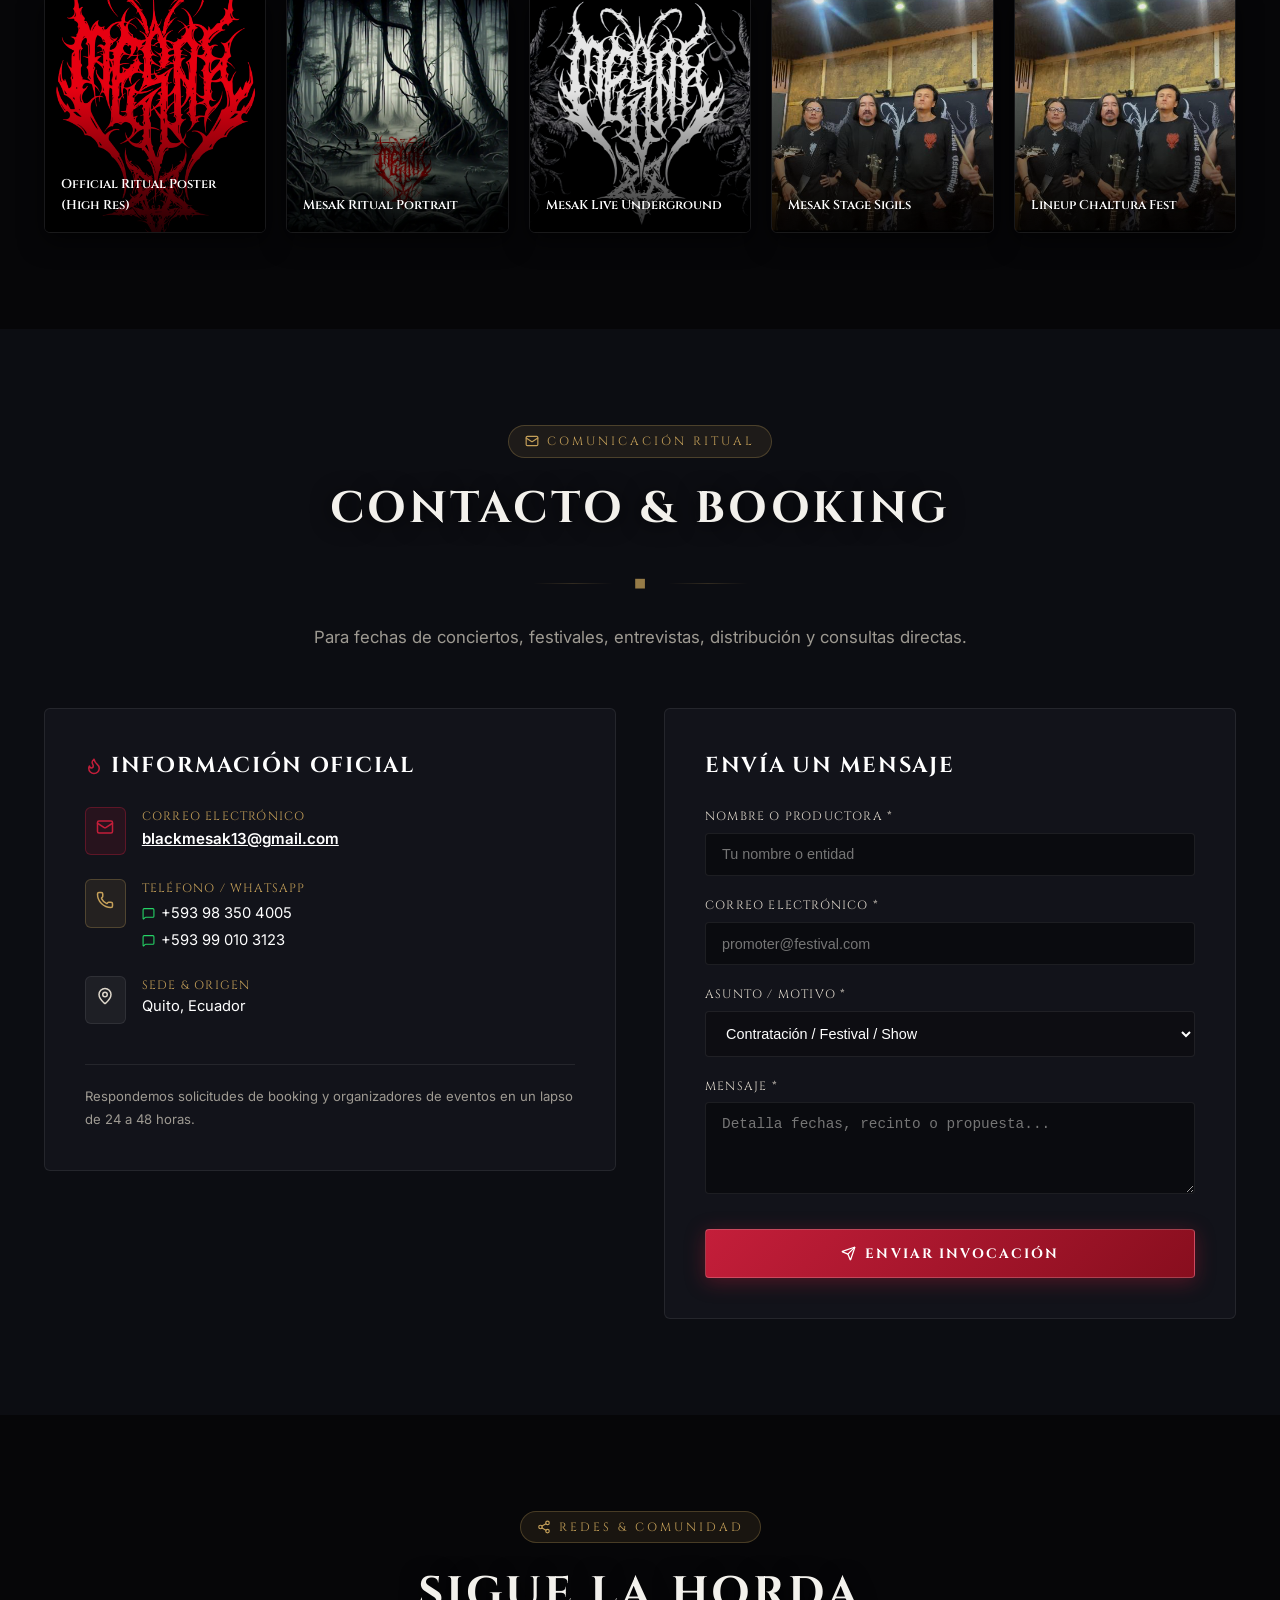
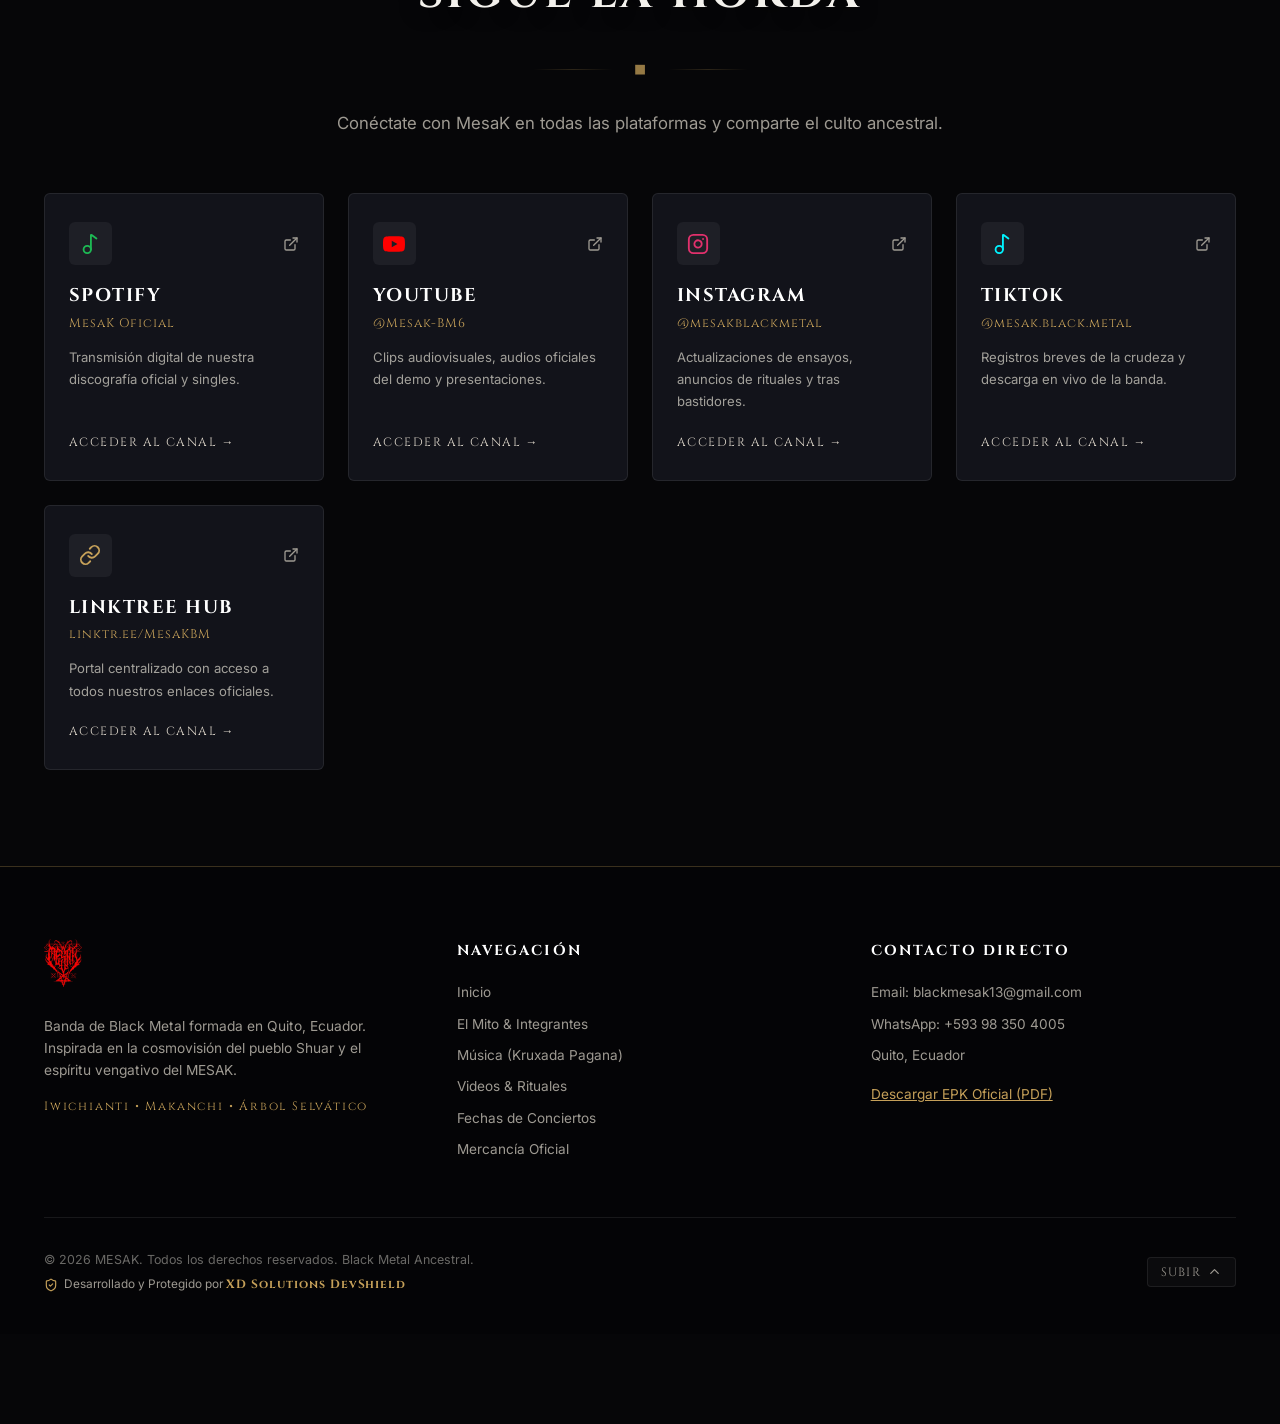
==== commit 86754516: "Deploy automático de producción desde repo privado: 6d242199ccc1e916cad6f18de20b9f040db6cd79" ====
--- a/index.html
+++ b/index.html
@@ -21,7 +21,7 @@
     <link rel="preconnect" href="https://fonts.googleapis.com" />
     <link rel="preconnect" href="https://fonts.gstatic.com" crossorigin />
     <link href="https://fonts.googleapis.com/css2?family=Cinzel+Decorative:wght@700;900&family=Cinzel:wght@400;600;700;900&family=Inter:wght@300;400;500;600;700&display=swap" rel="stylesheet" />
-    <script type="module" crossorigin src="./assets/index-C1_sCEg1.js"></script>
+    <script type="module" crossorigin src="./assets/index-B2UGWzGM.js"></script>
     <link rel="stylesheet" crossorigin href="./assets/index-CI965cwR.css">
   </head>
   <body>
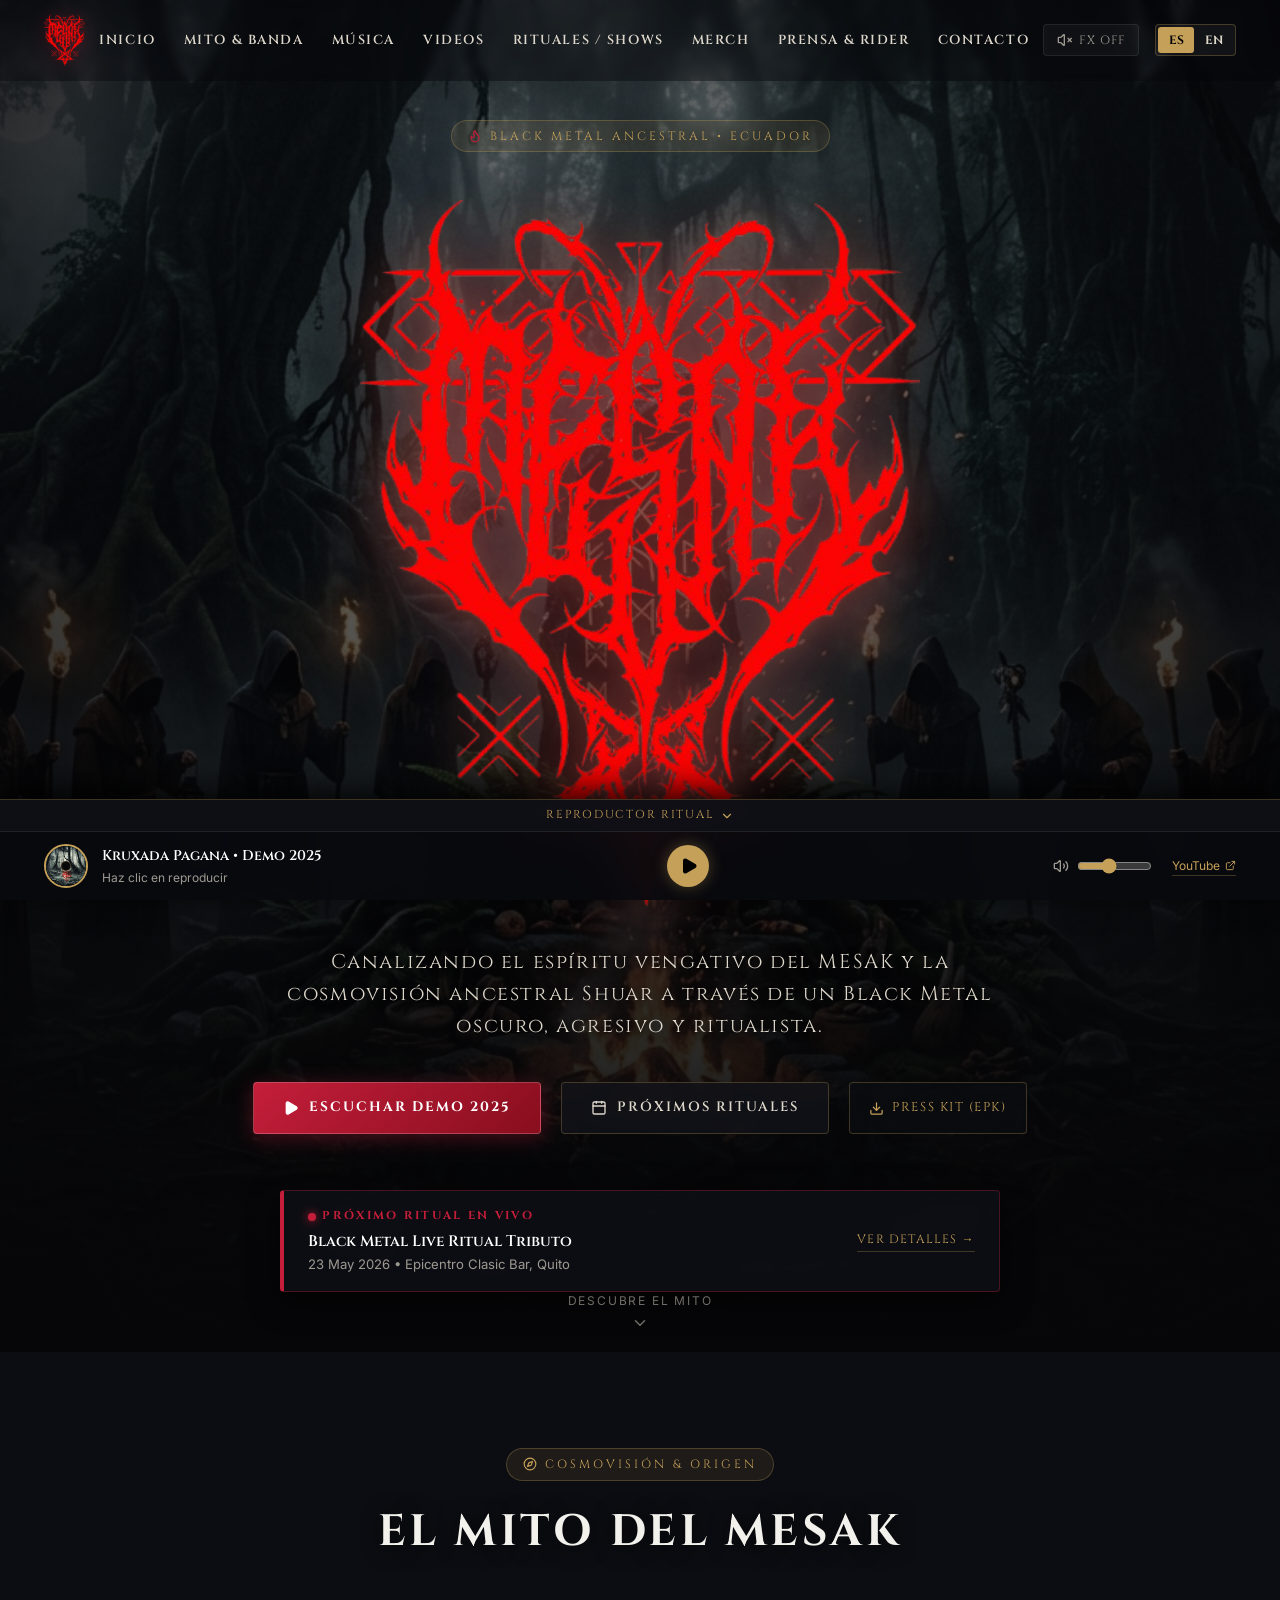
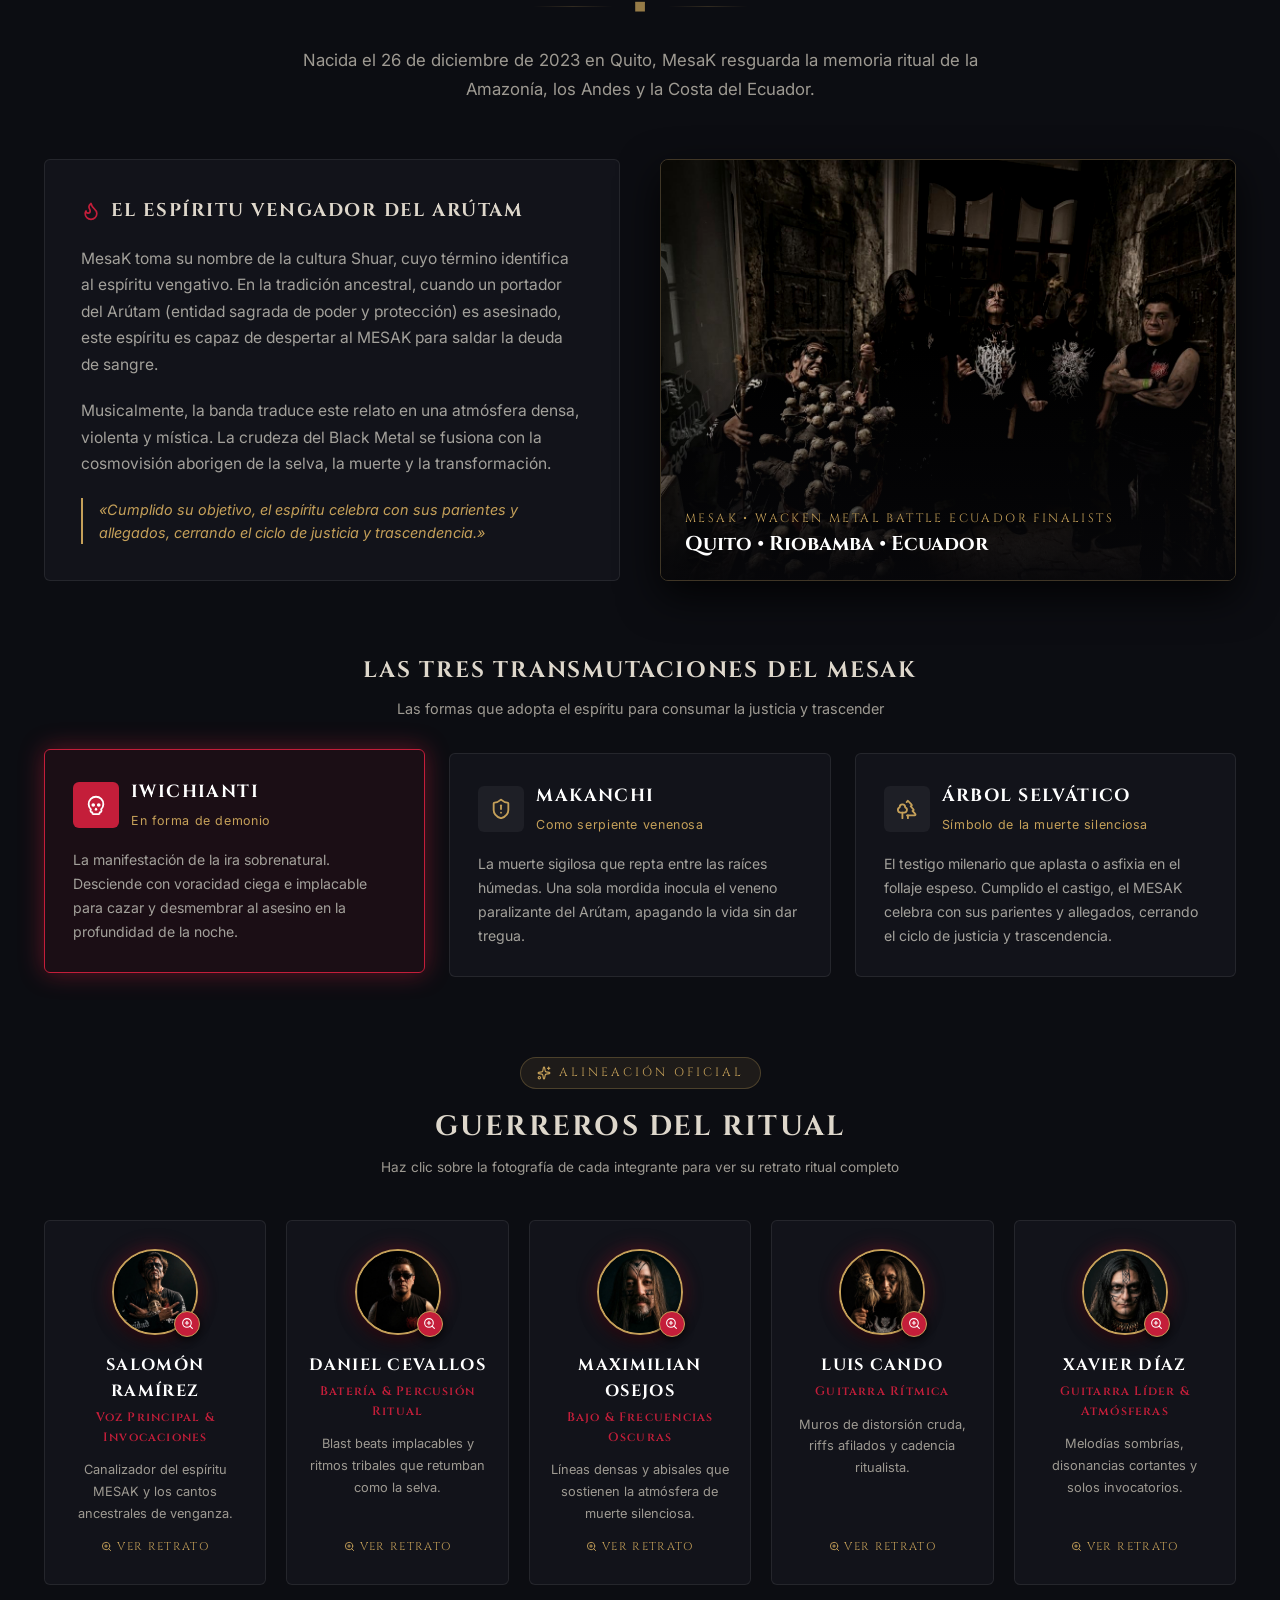
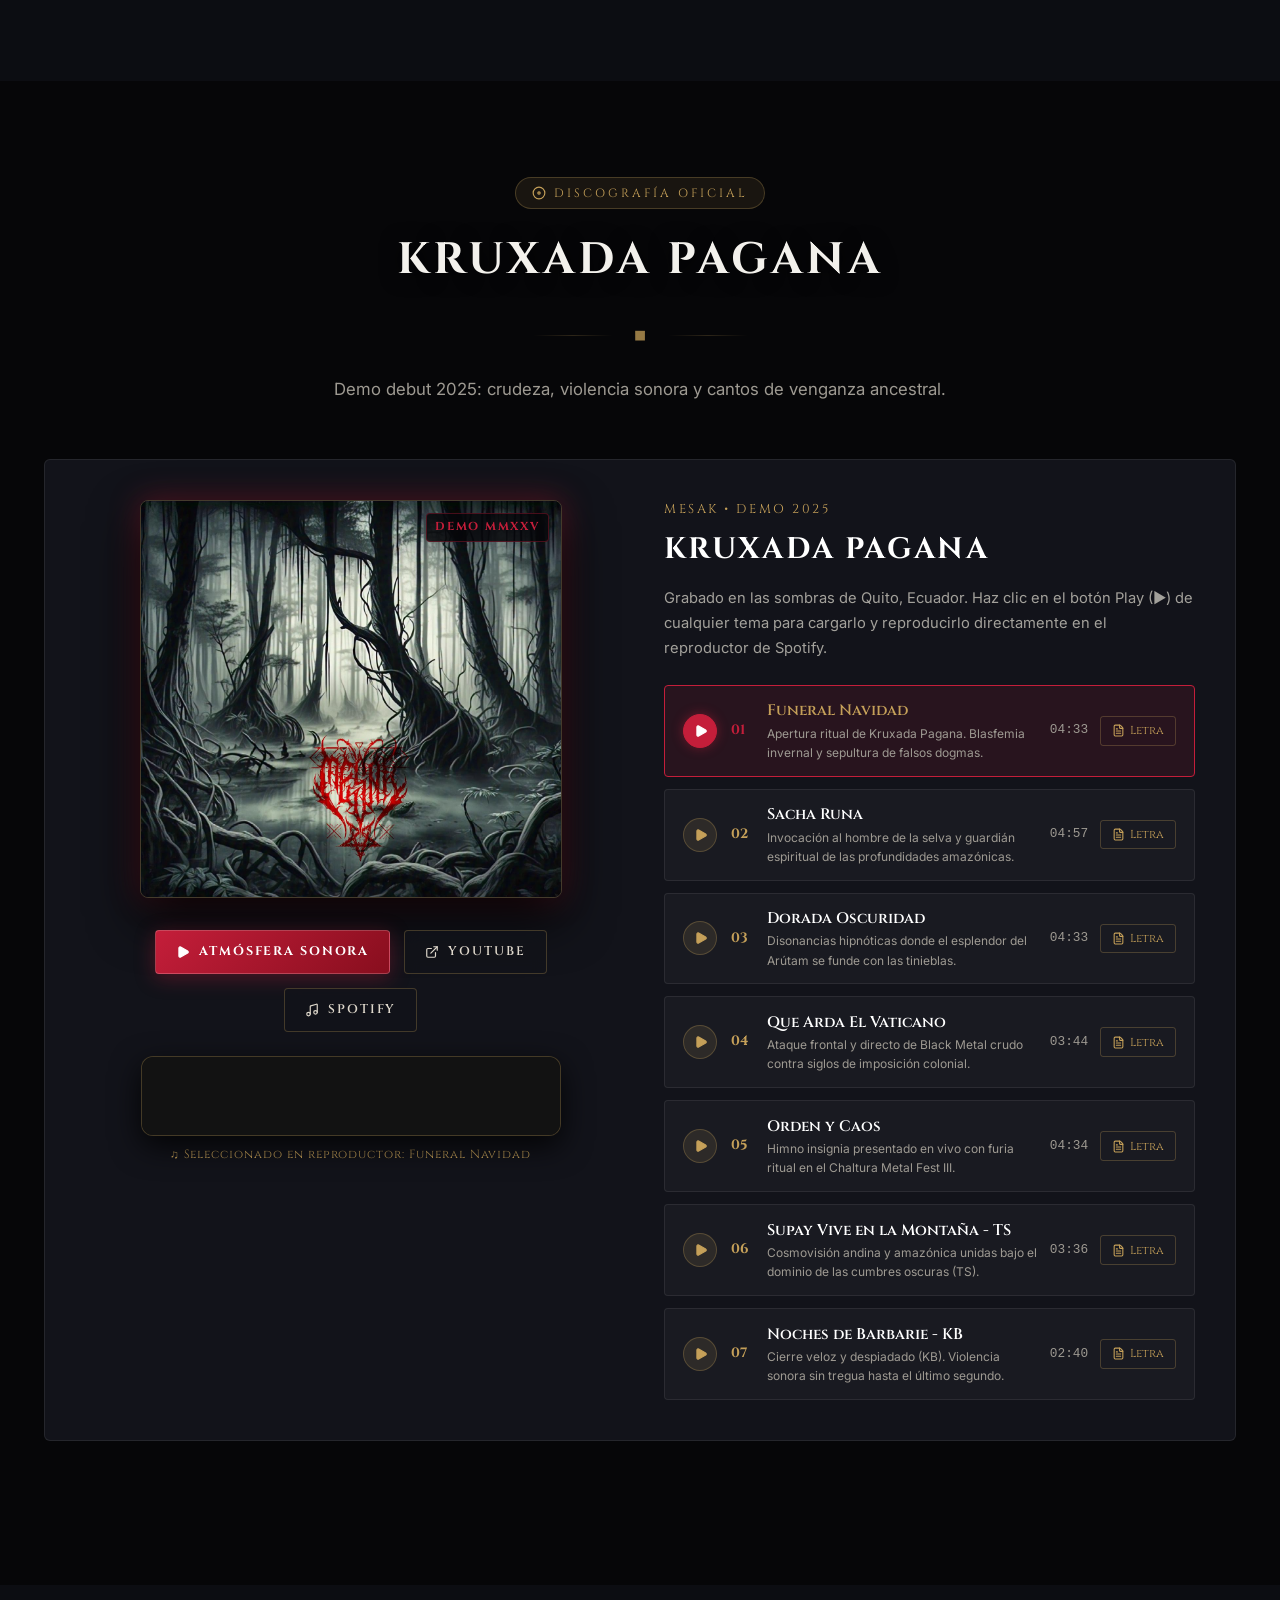
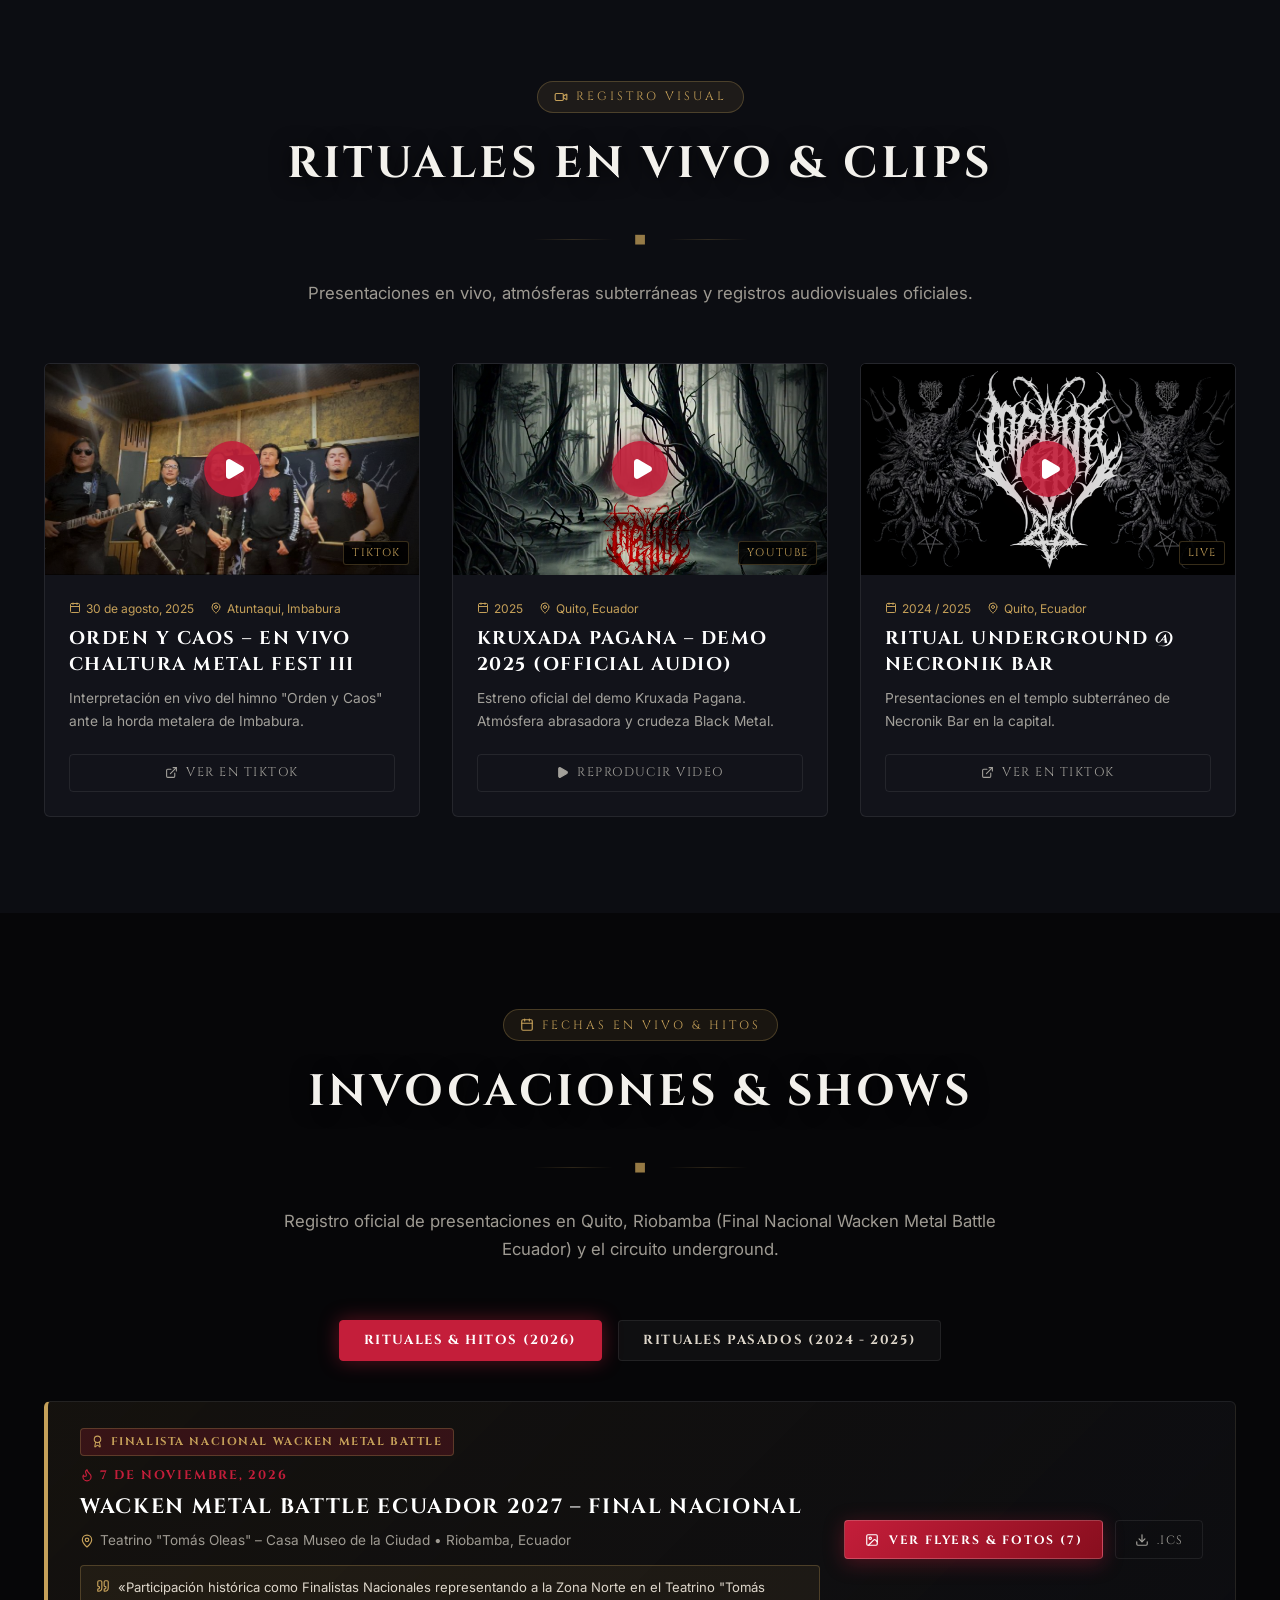
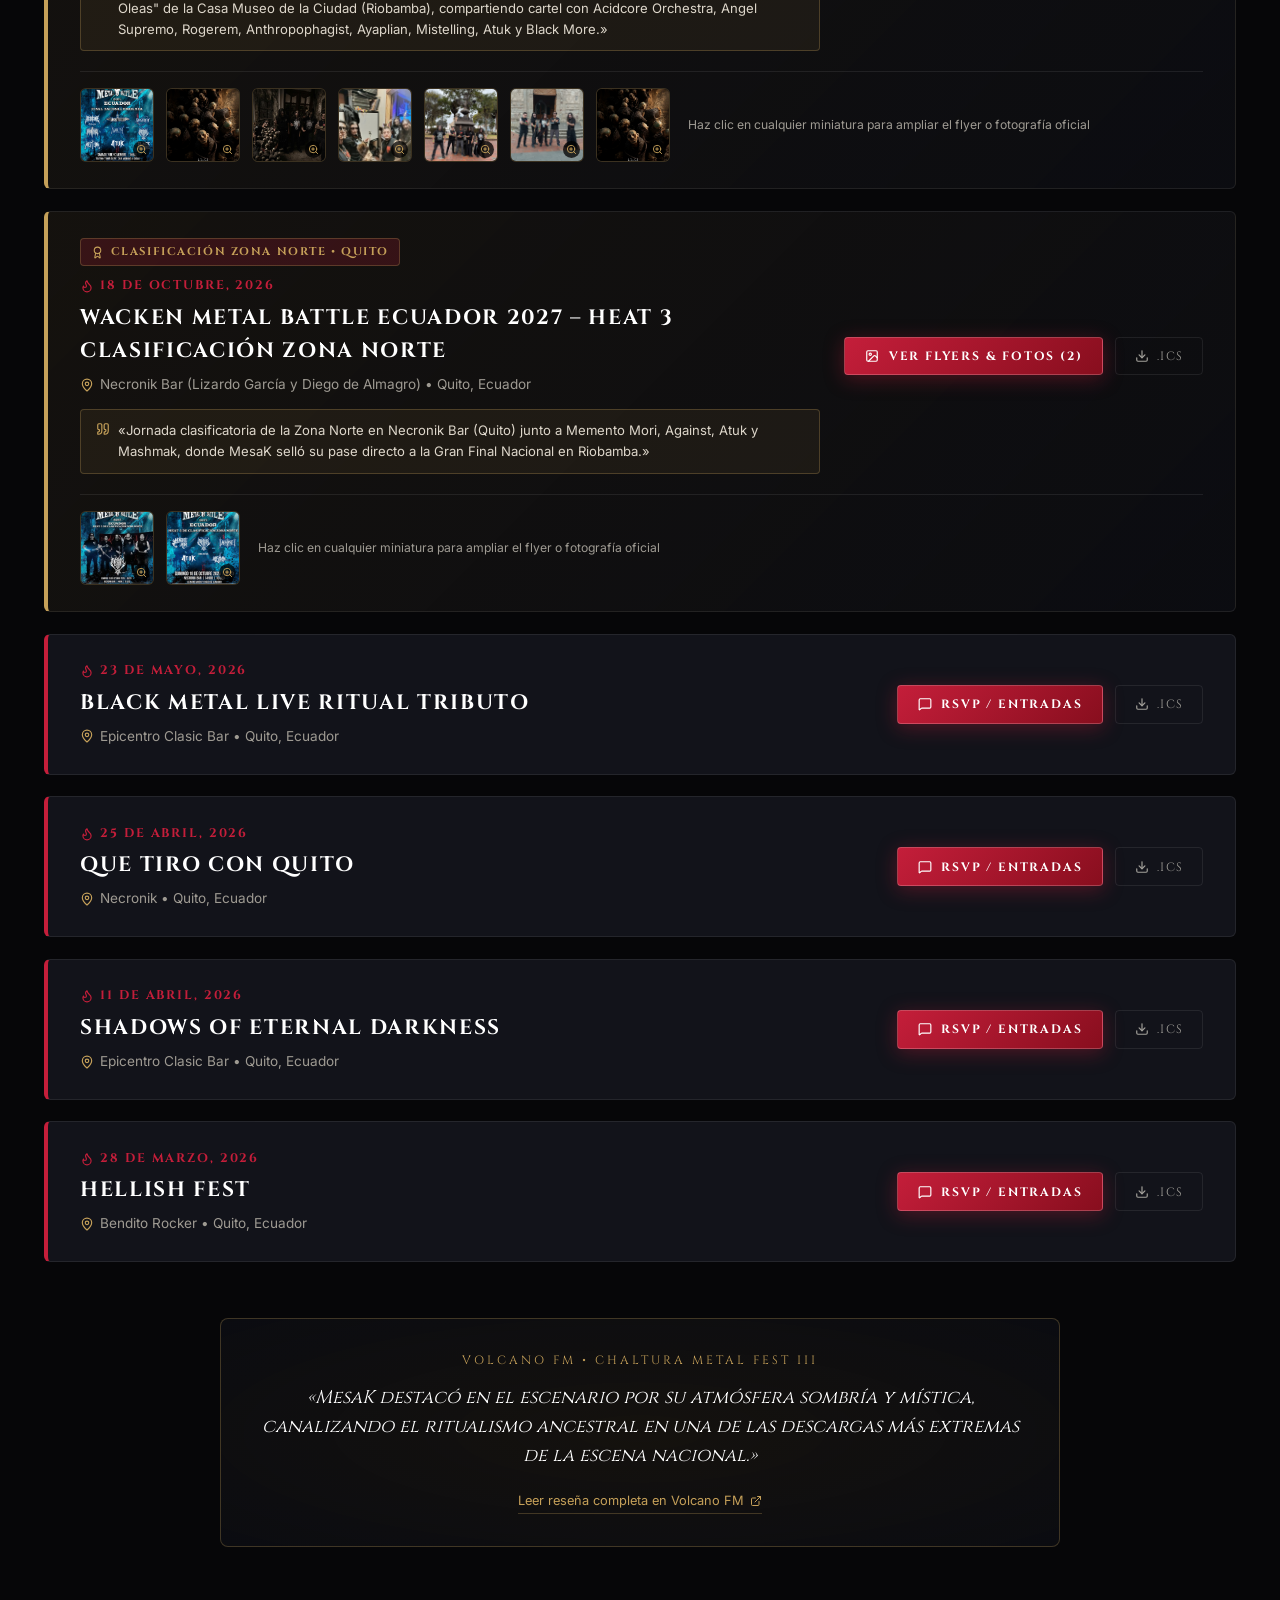
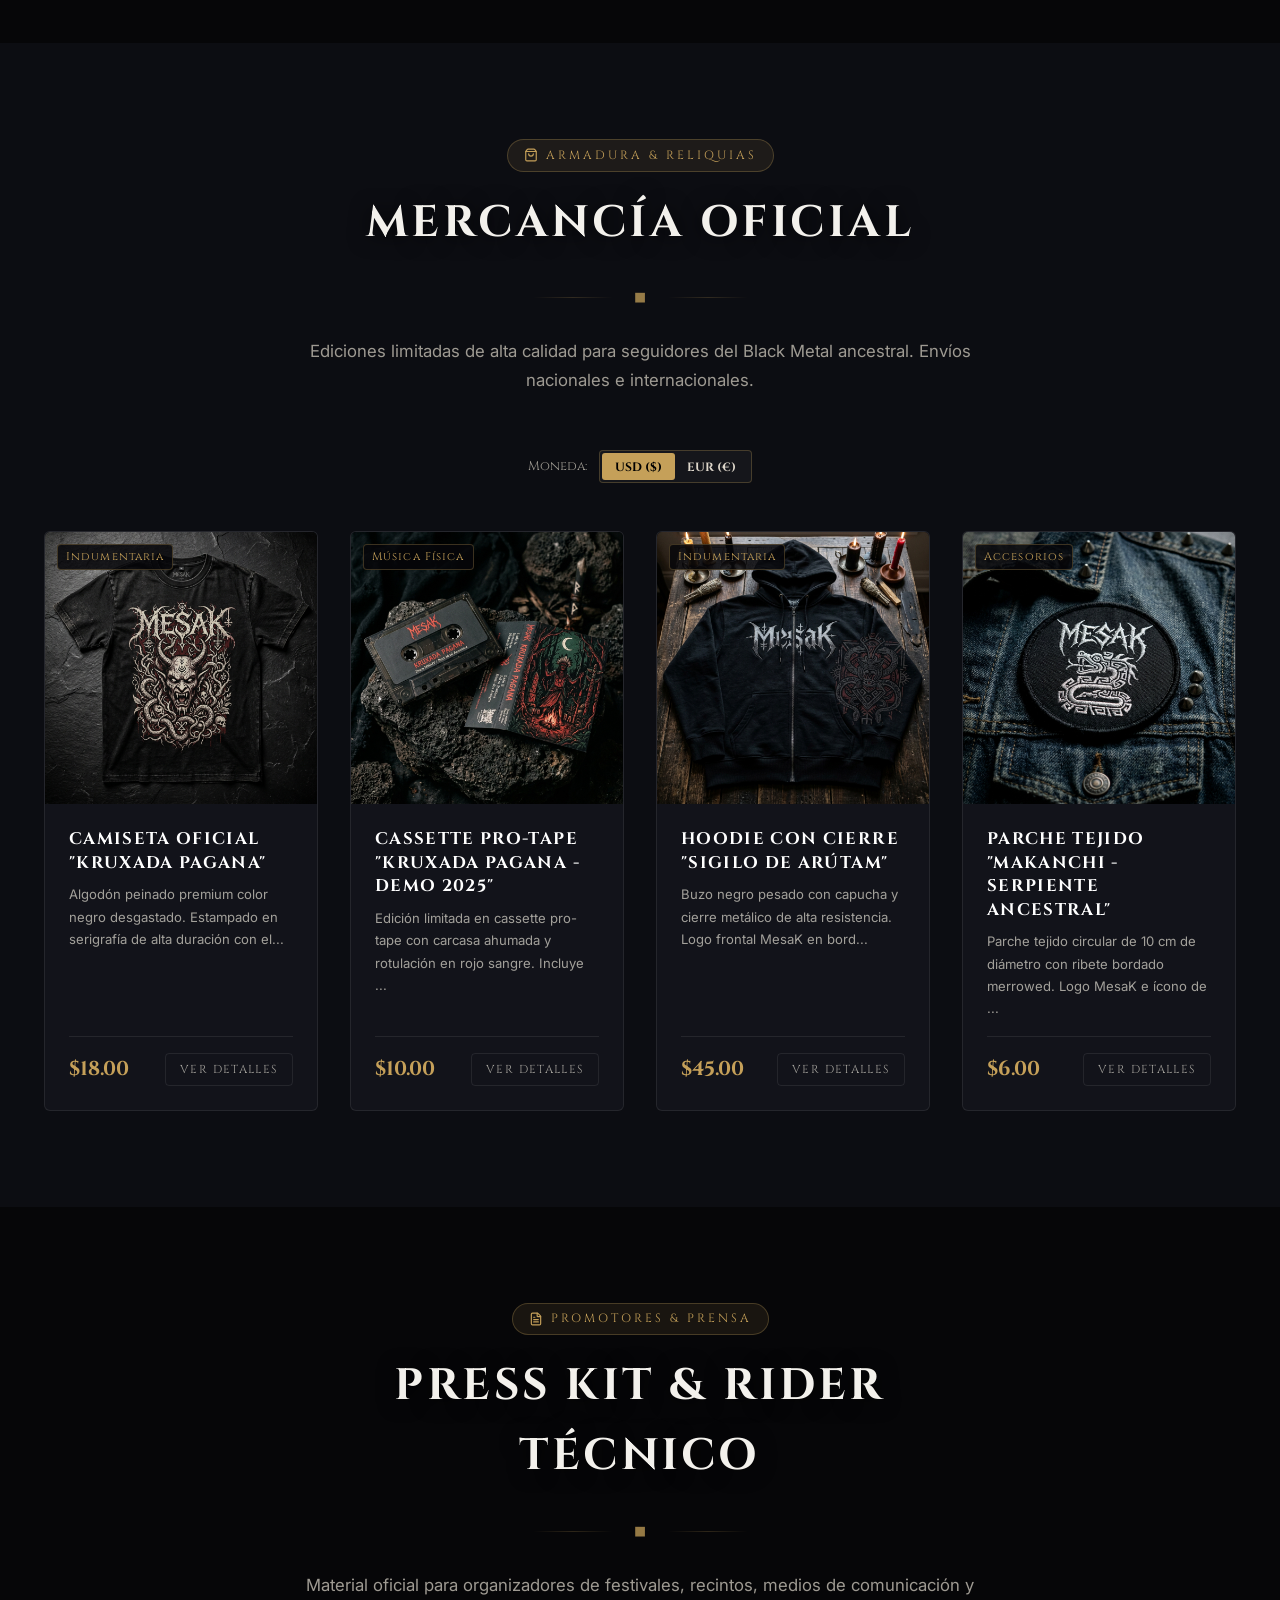
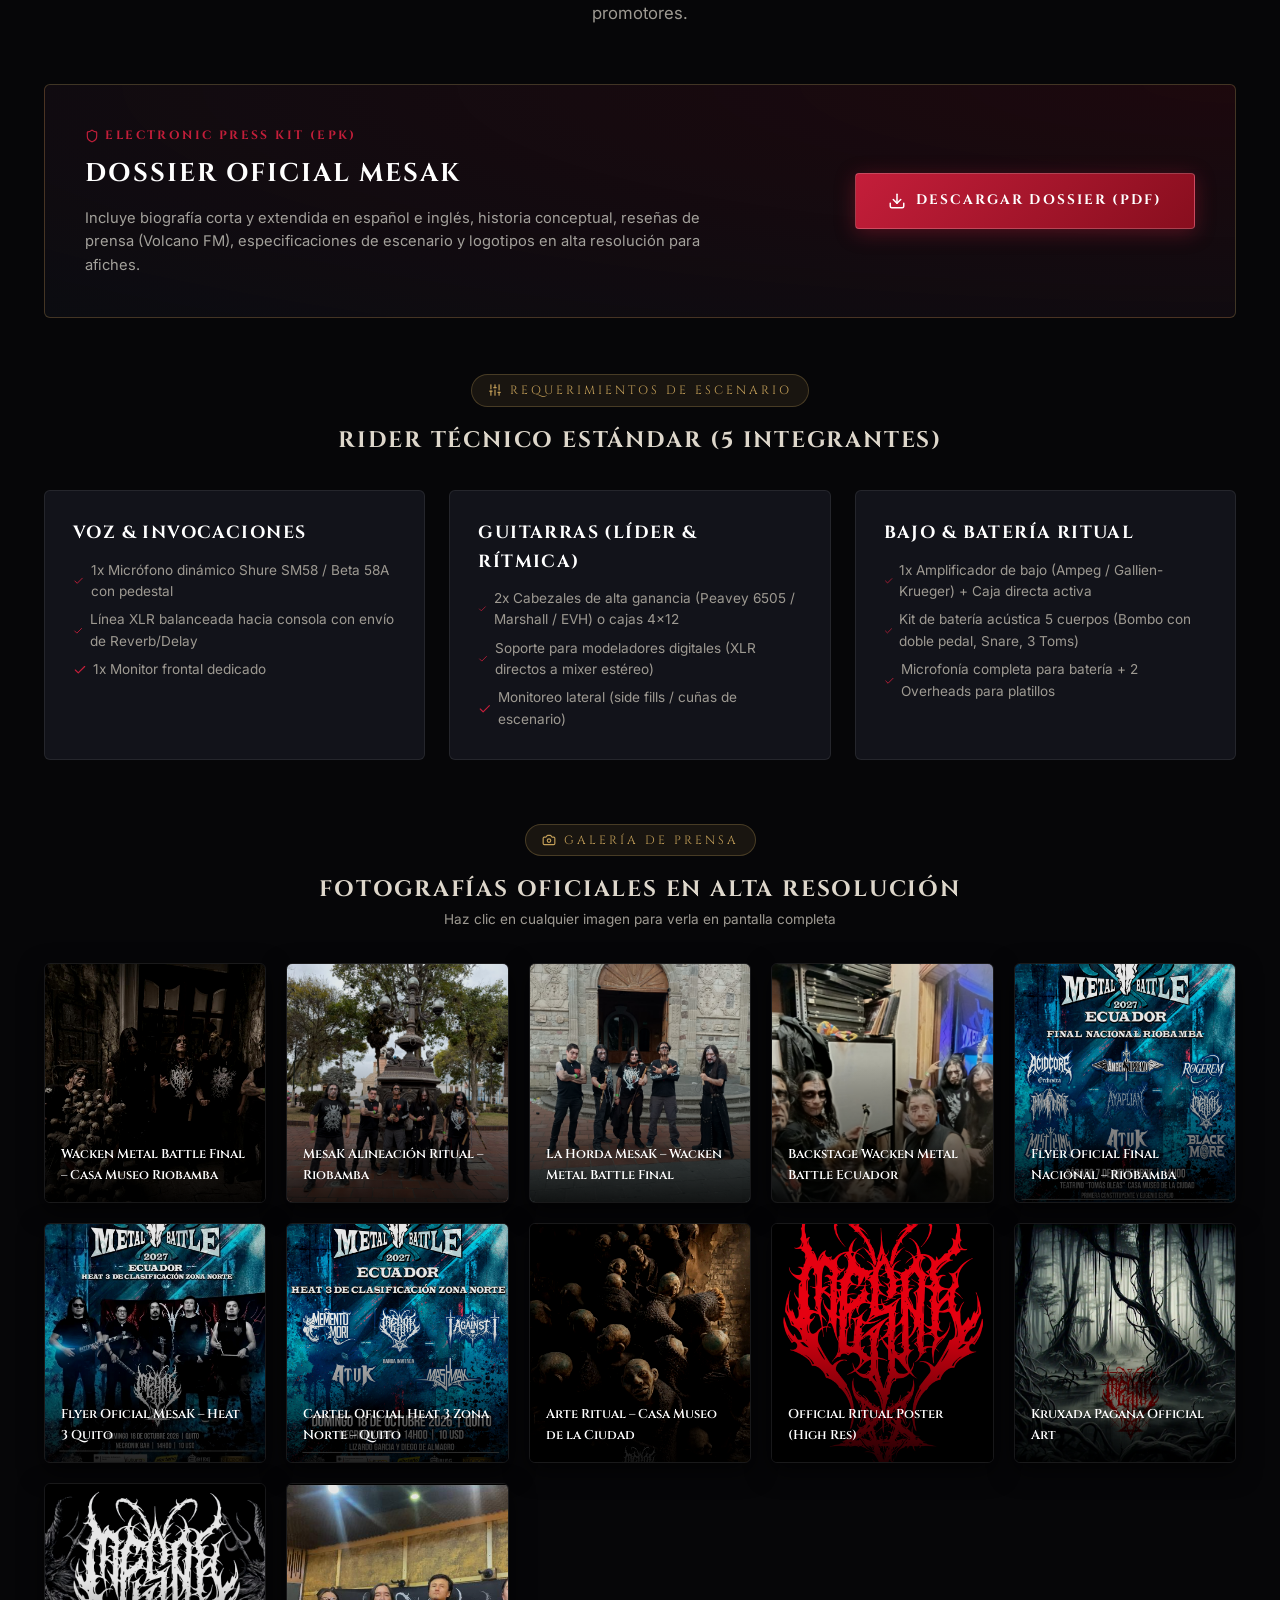
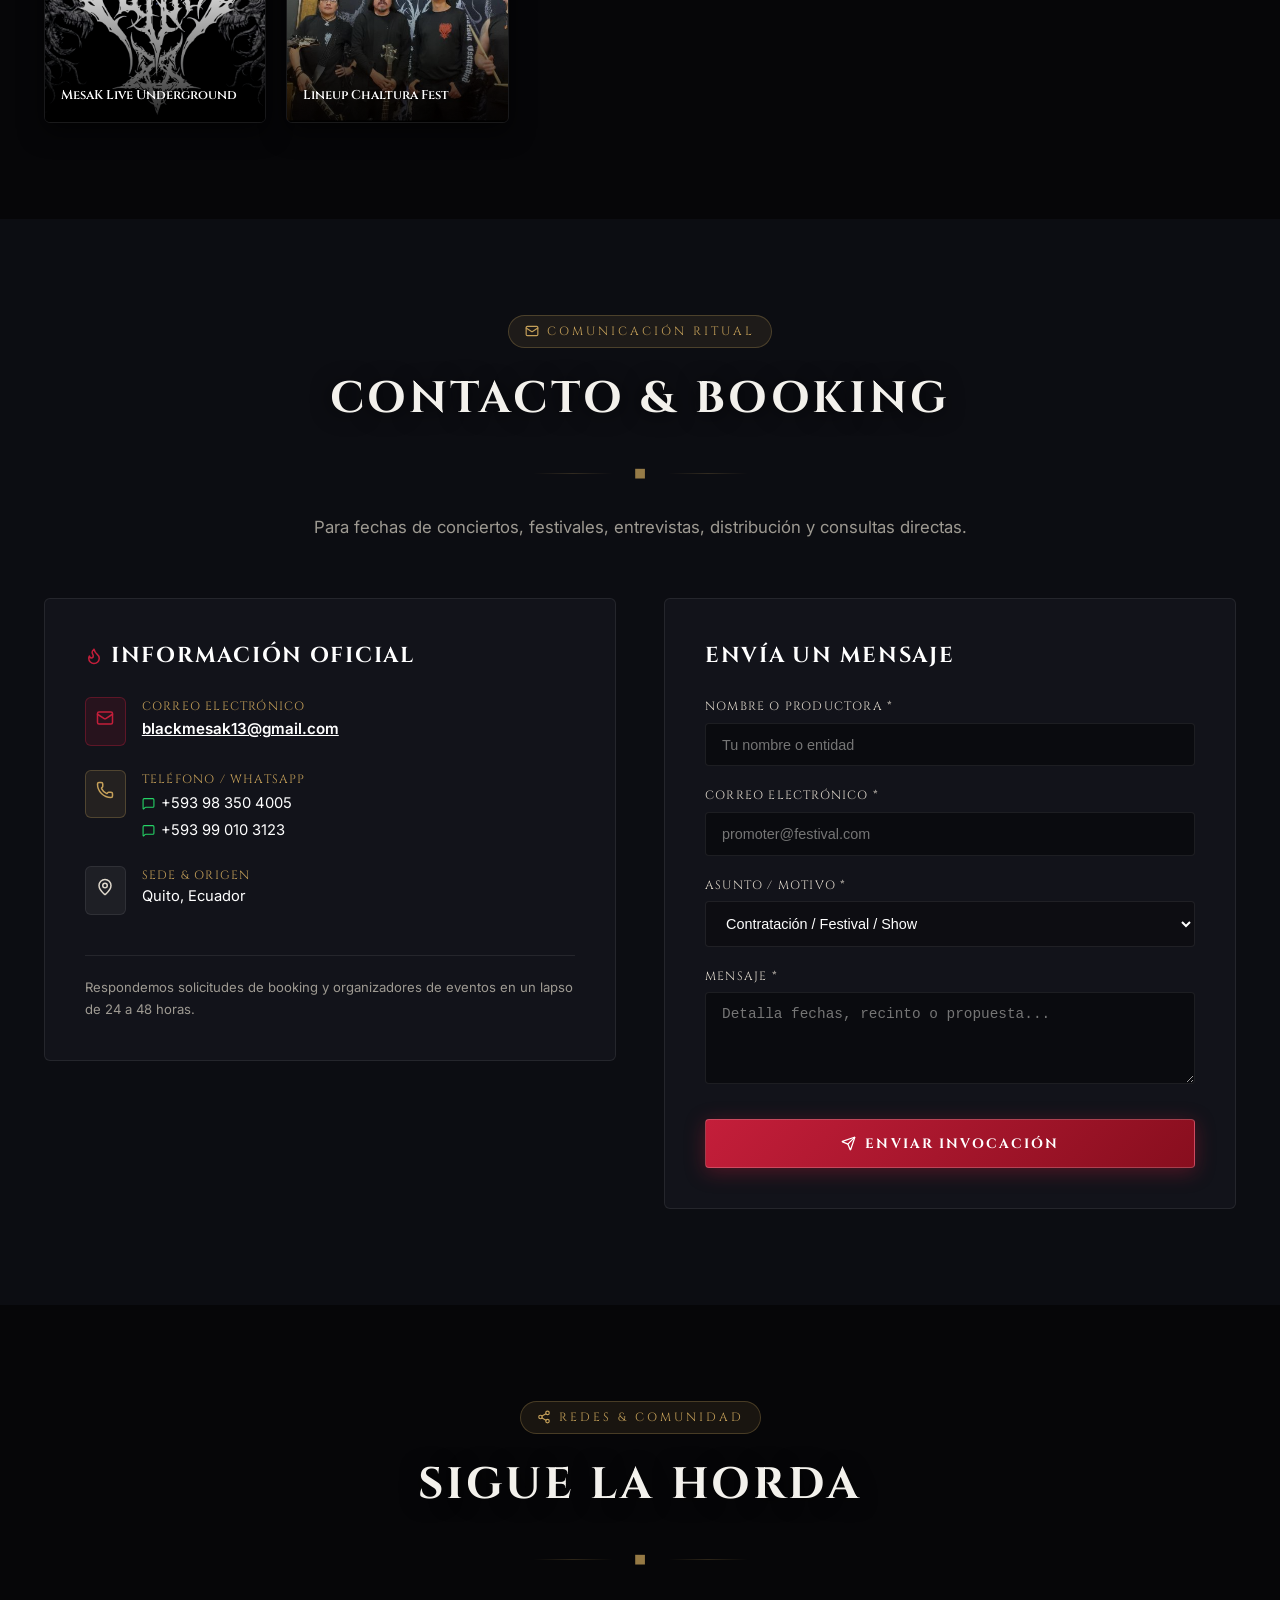
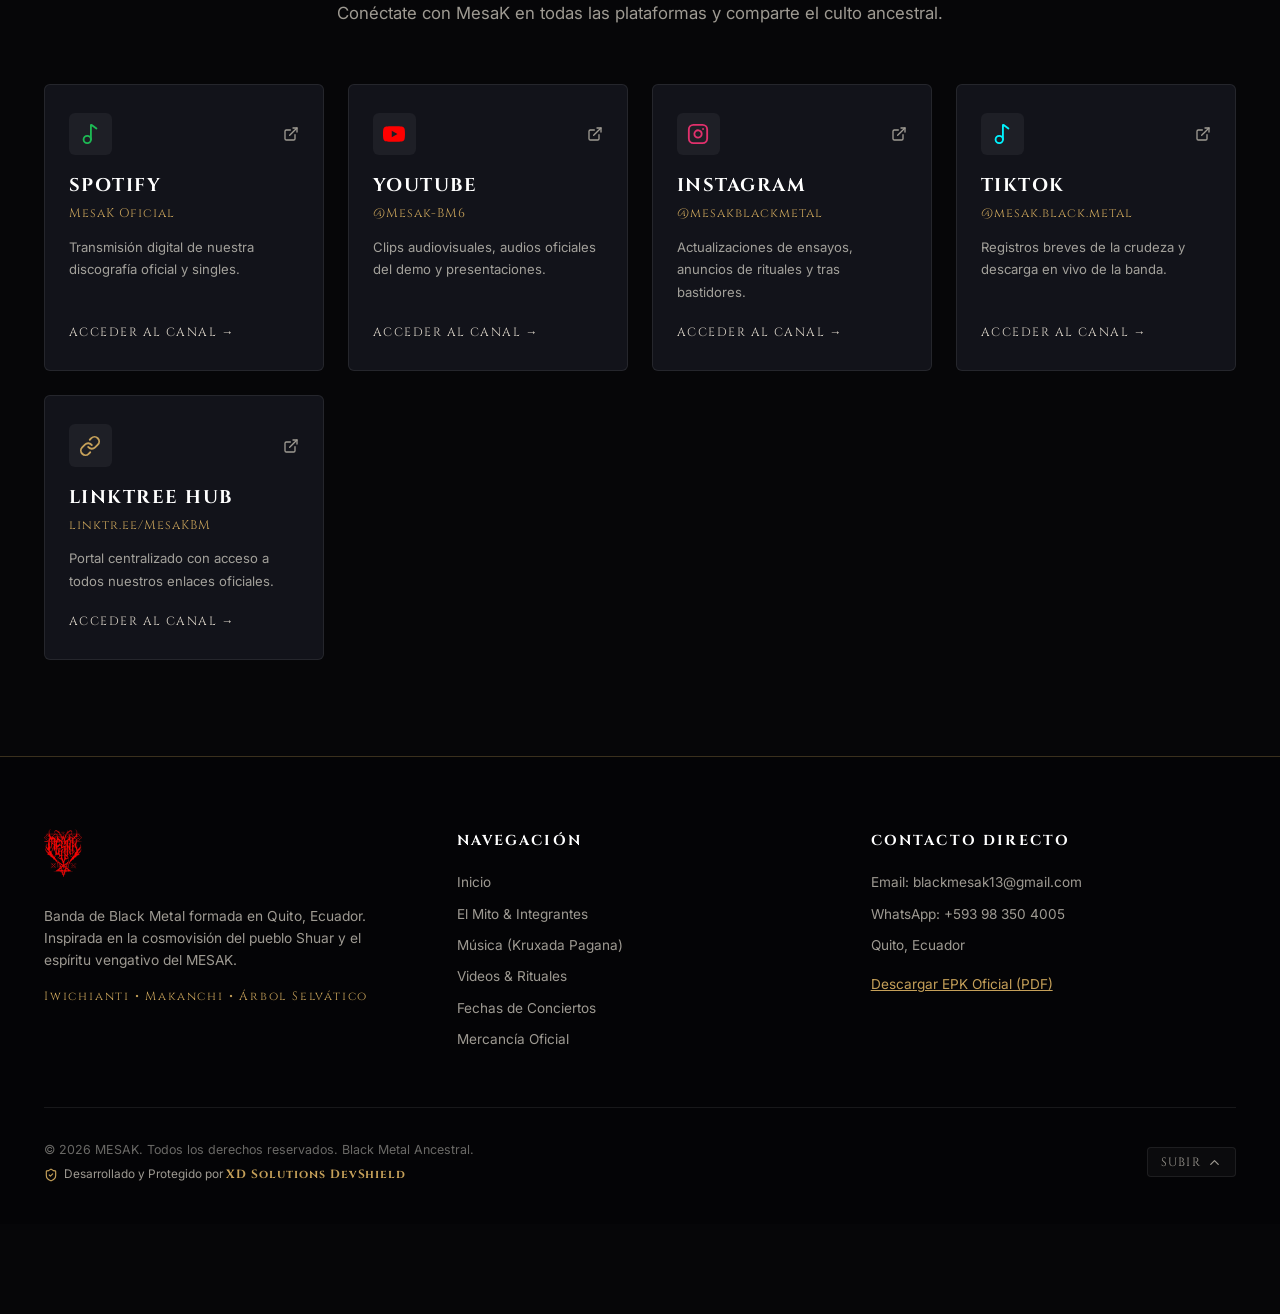
==== commit ca09b273: "Deploy automático de producción desde repo privado: 4c2746c347f30d869bb41c045ceba3537675c357" ====
--- a/index.html
+++ b/index.html
@@ -21,7 +21,7 @@
     <link rel="preconnect" href="https://fonts.googleapis.com" />
     <link rel="preconnect" href="https://fonts.gstatic.com" crossorigin />
     <link href="https://fonts.googleapis.com/css2?family=Cinzel+Decorative:wght@700;900&family=Cinzel:wght@400;600;700;900&family=Inter:wght@300;400;500;600;700&display=swap" rel="stylesheet" />
-    <script type="module" crossorigin src="./assets/index-B2UGWzGM.js"></script>
+    <script type="module" crossorigin src="./assets/index-BiQ_9XZd.js"></script>
     <link rel="stylesheet" crossorigin href="./assets/index-CI965cwR.css">
   </head>
   <body>
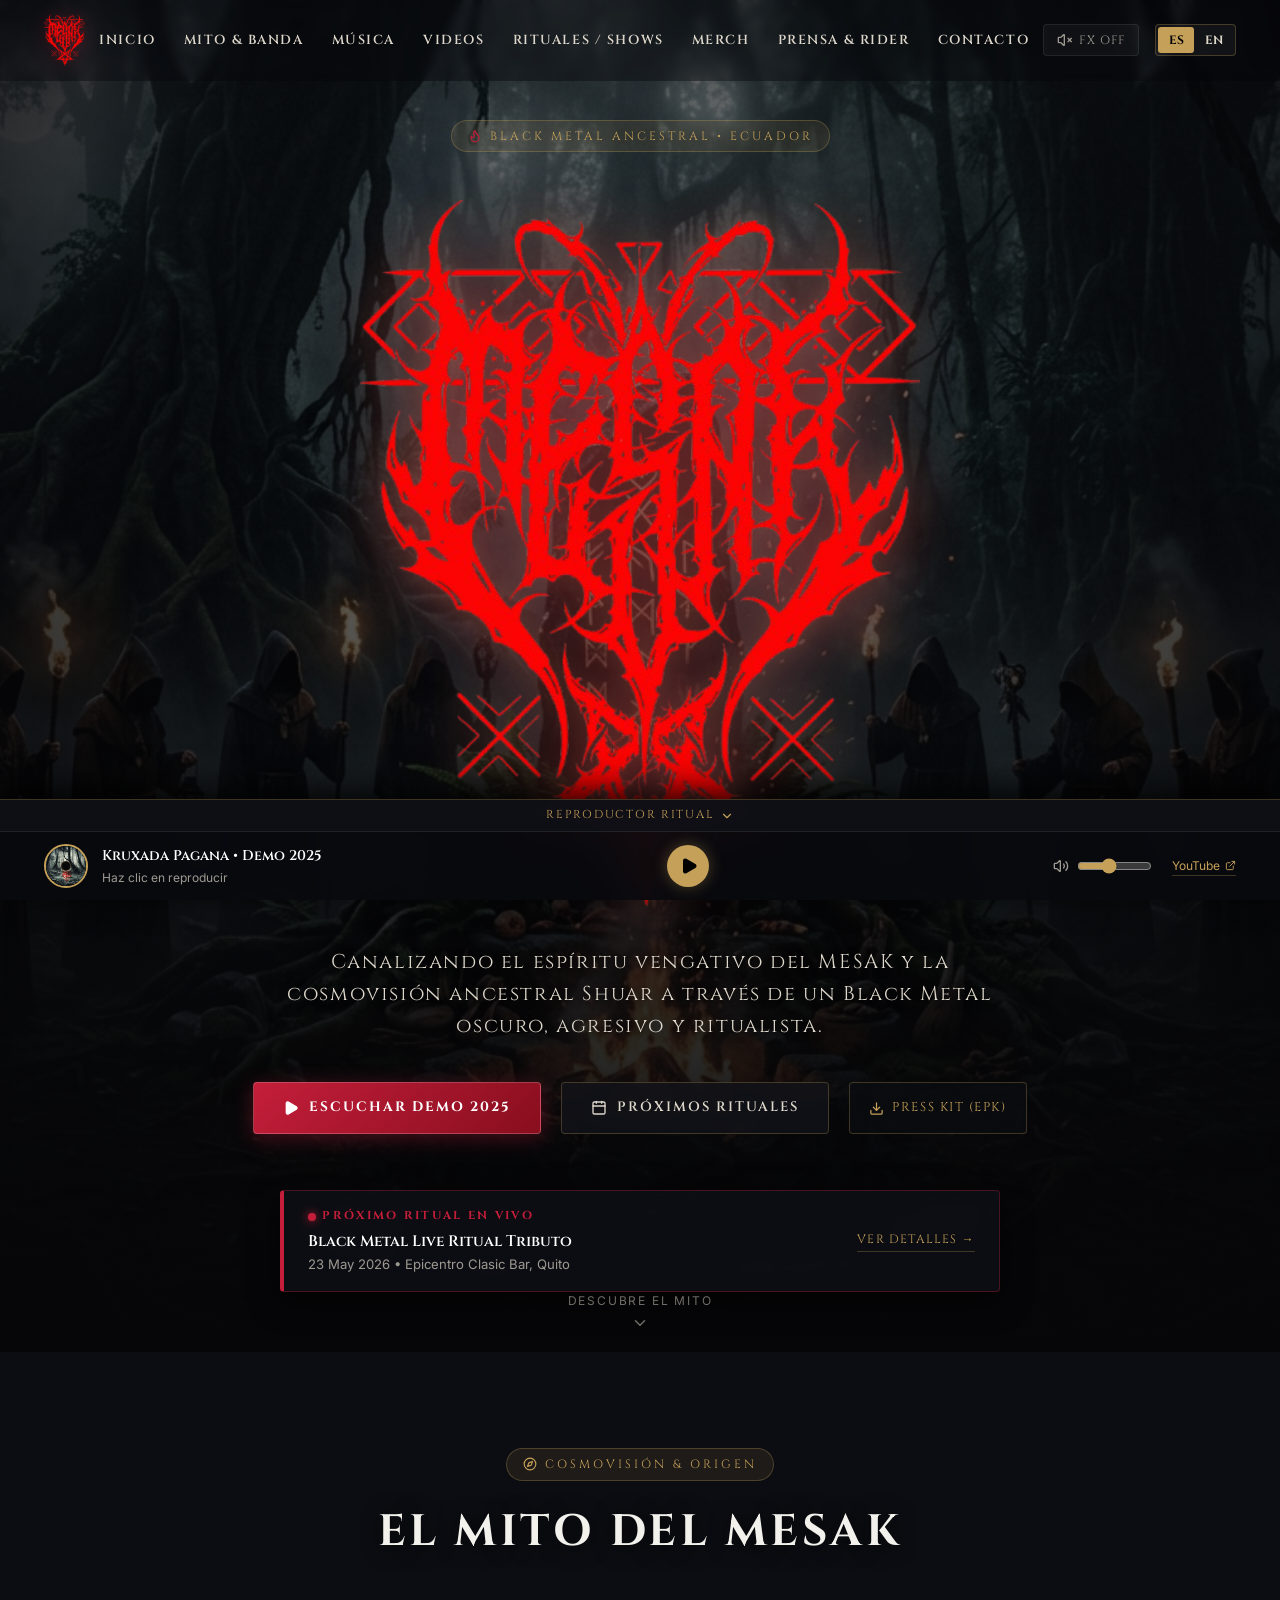
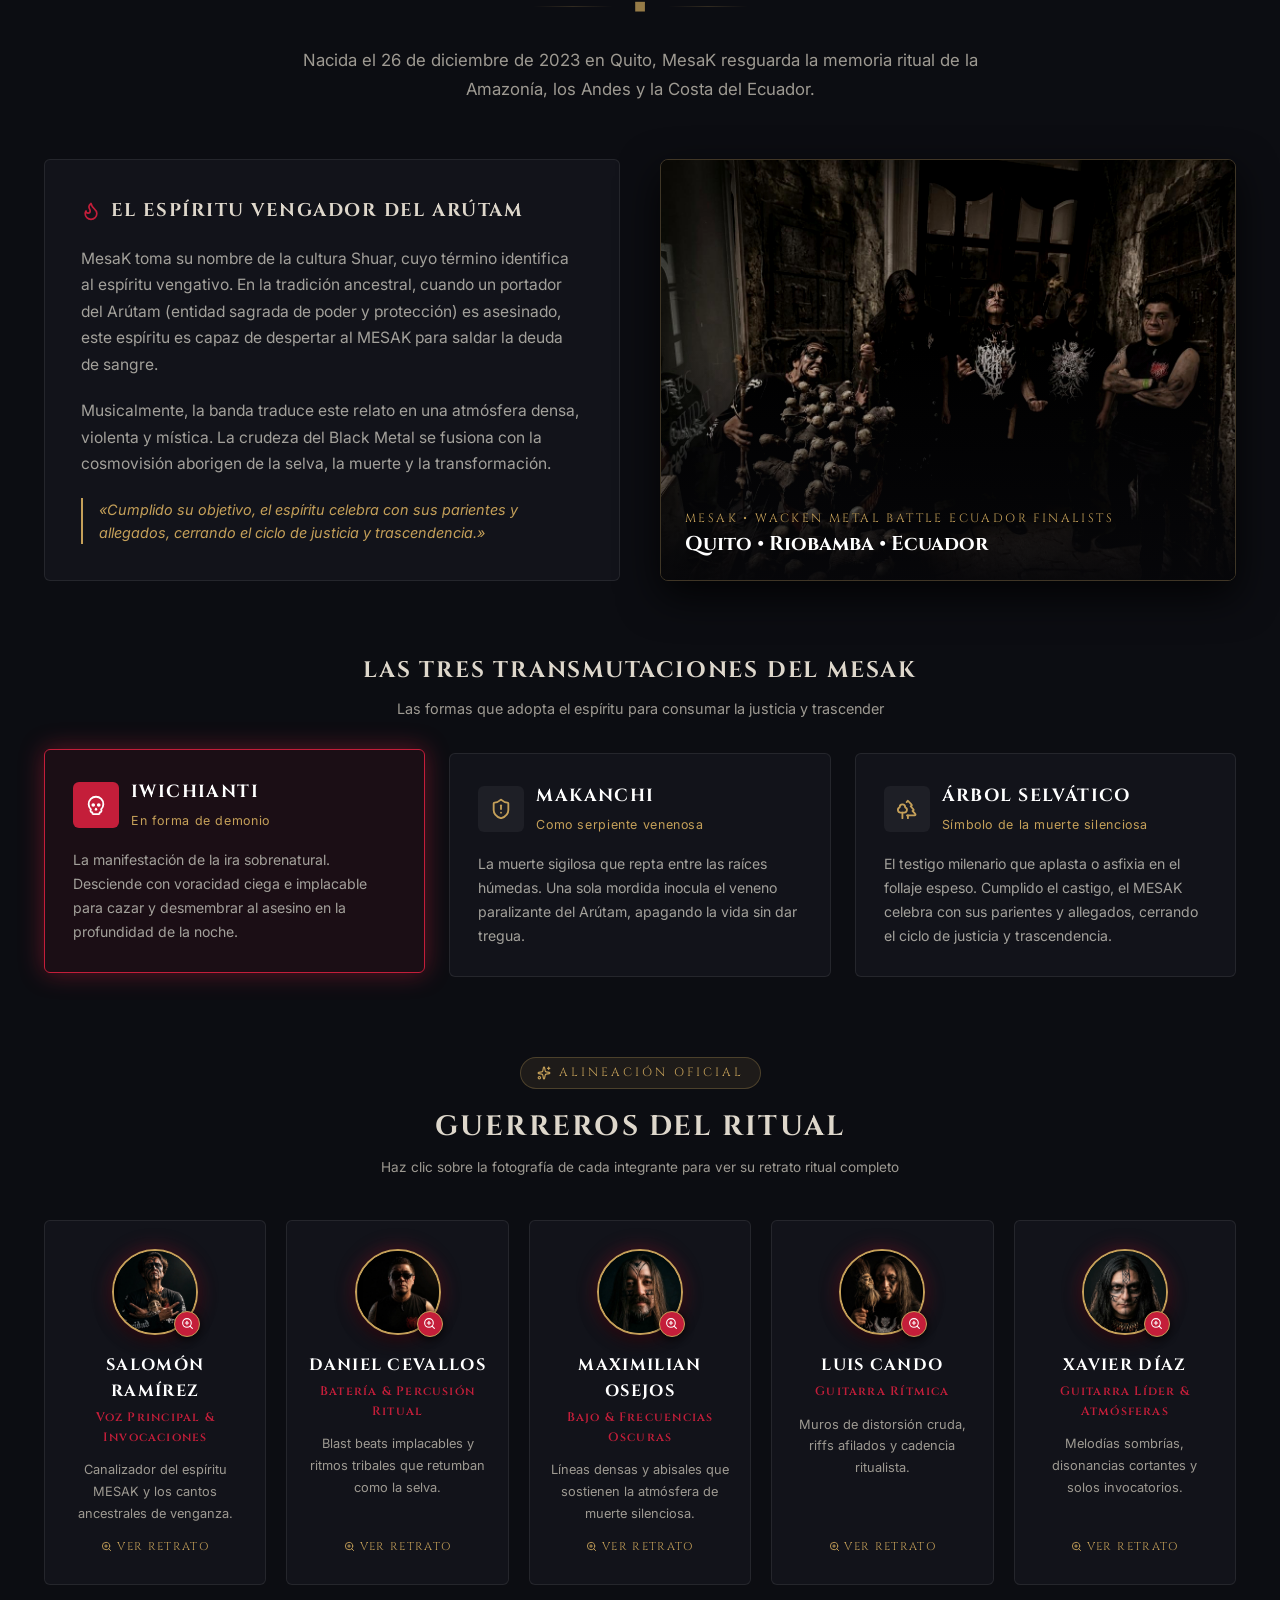
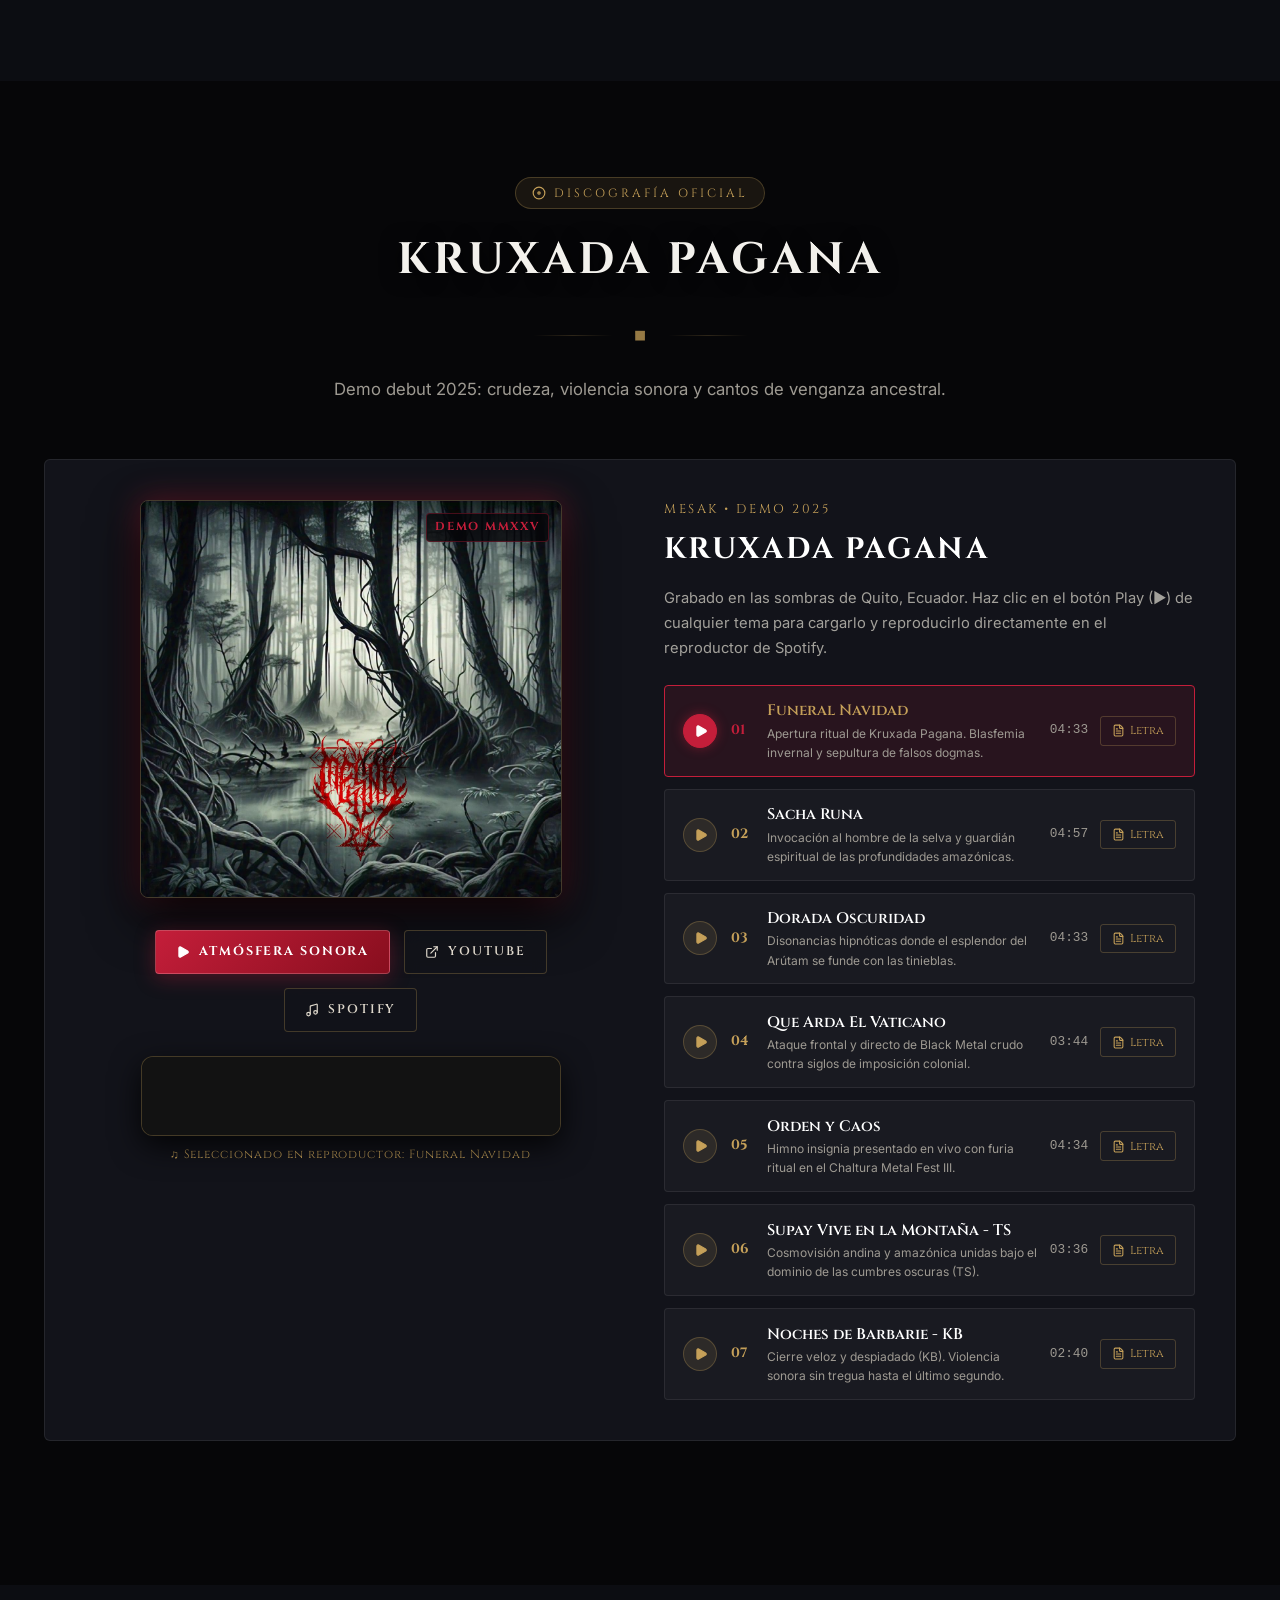
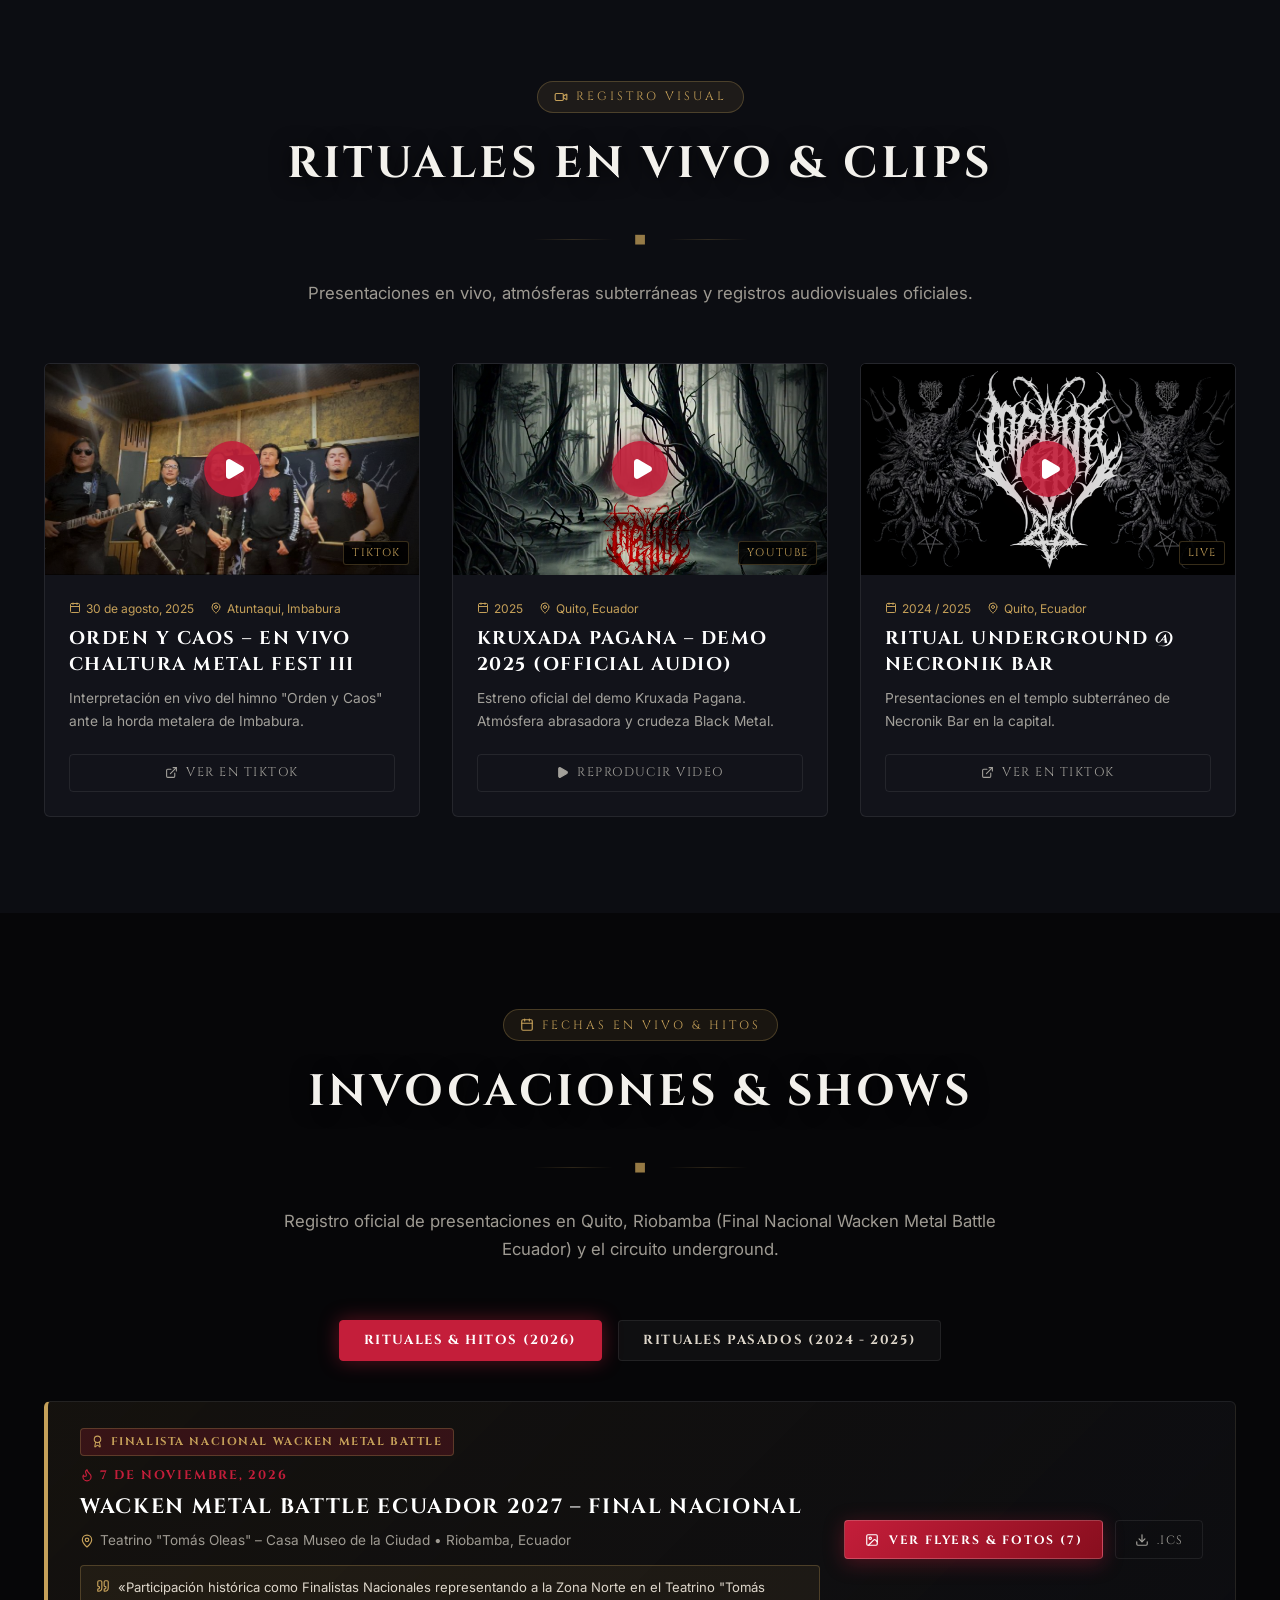
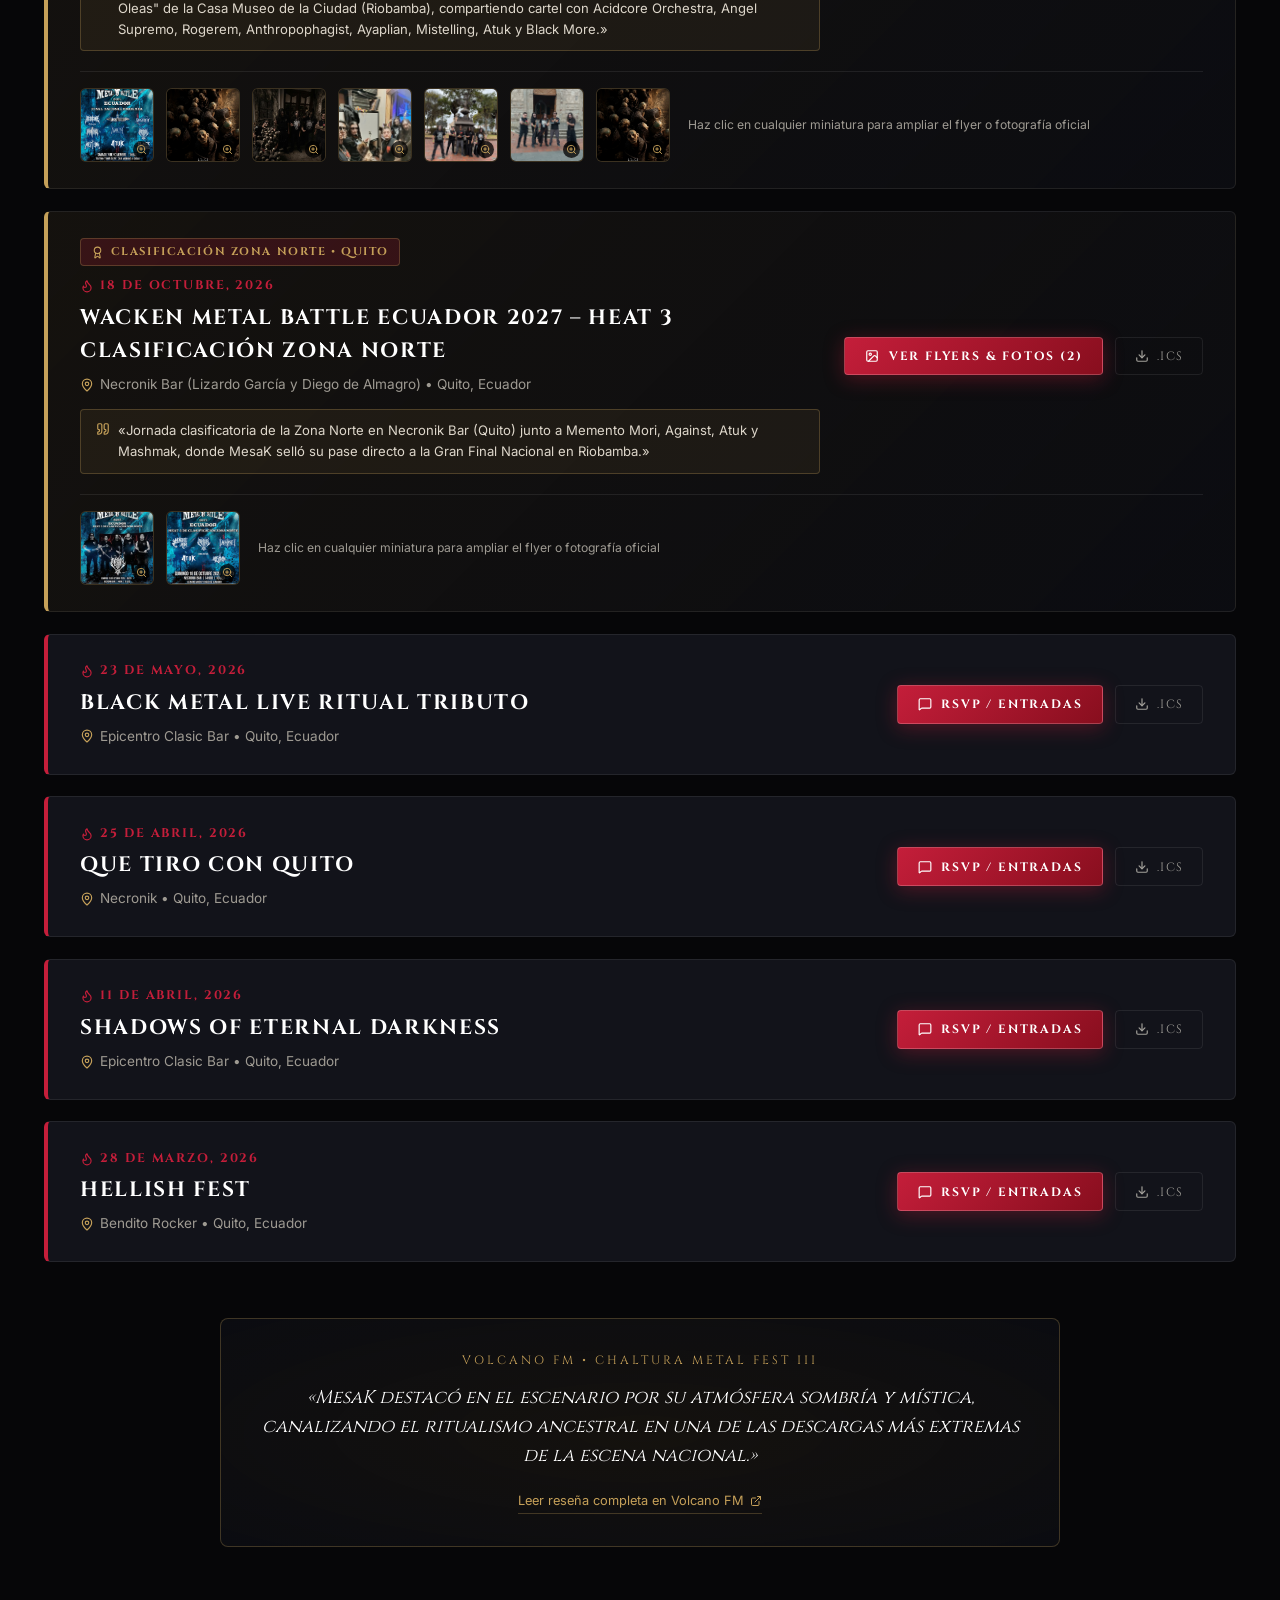
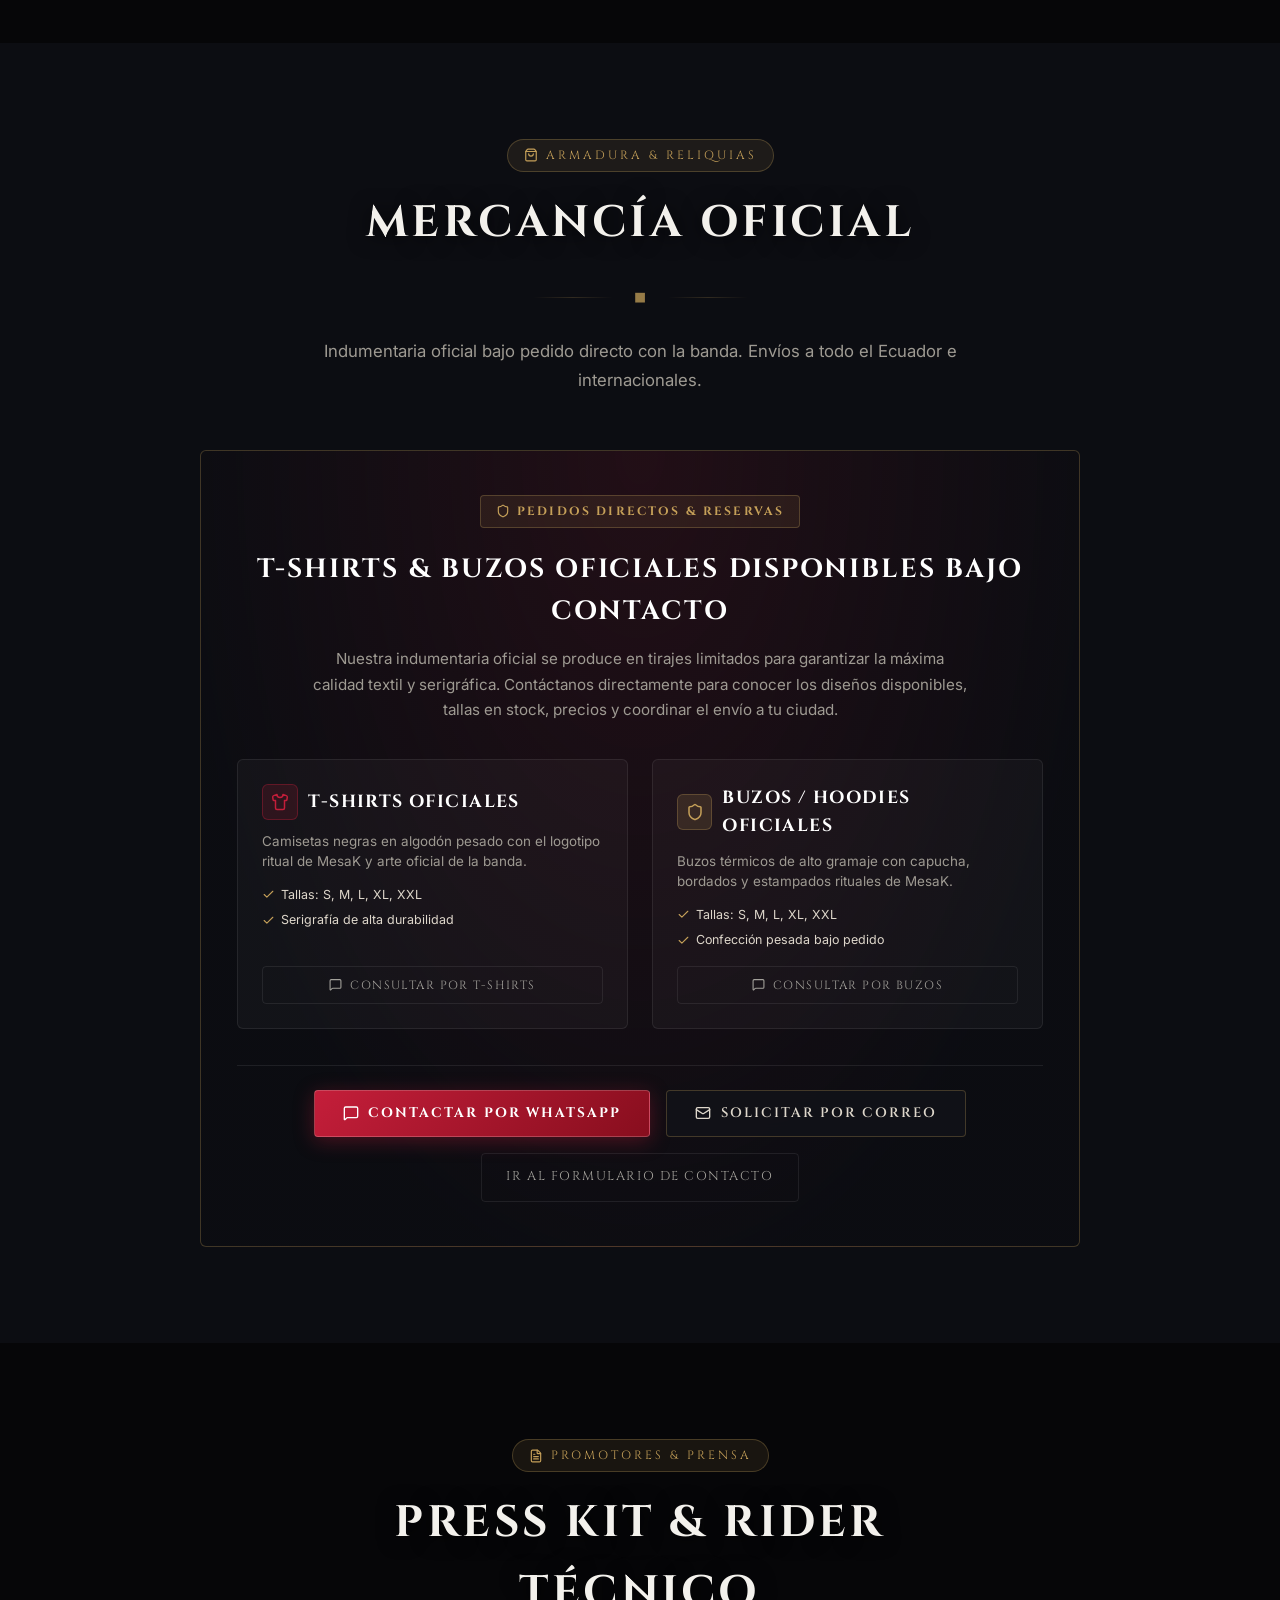
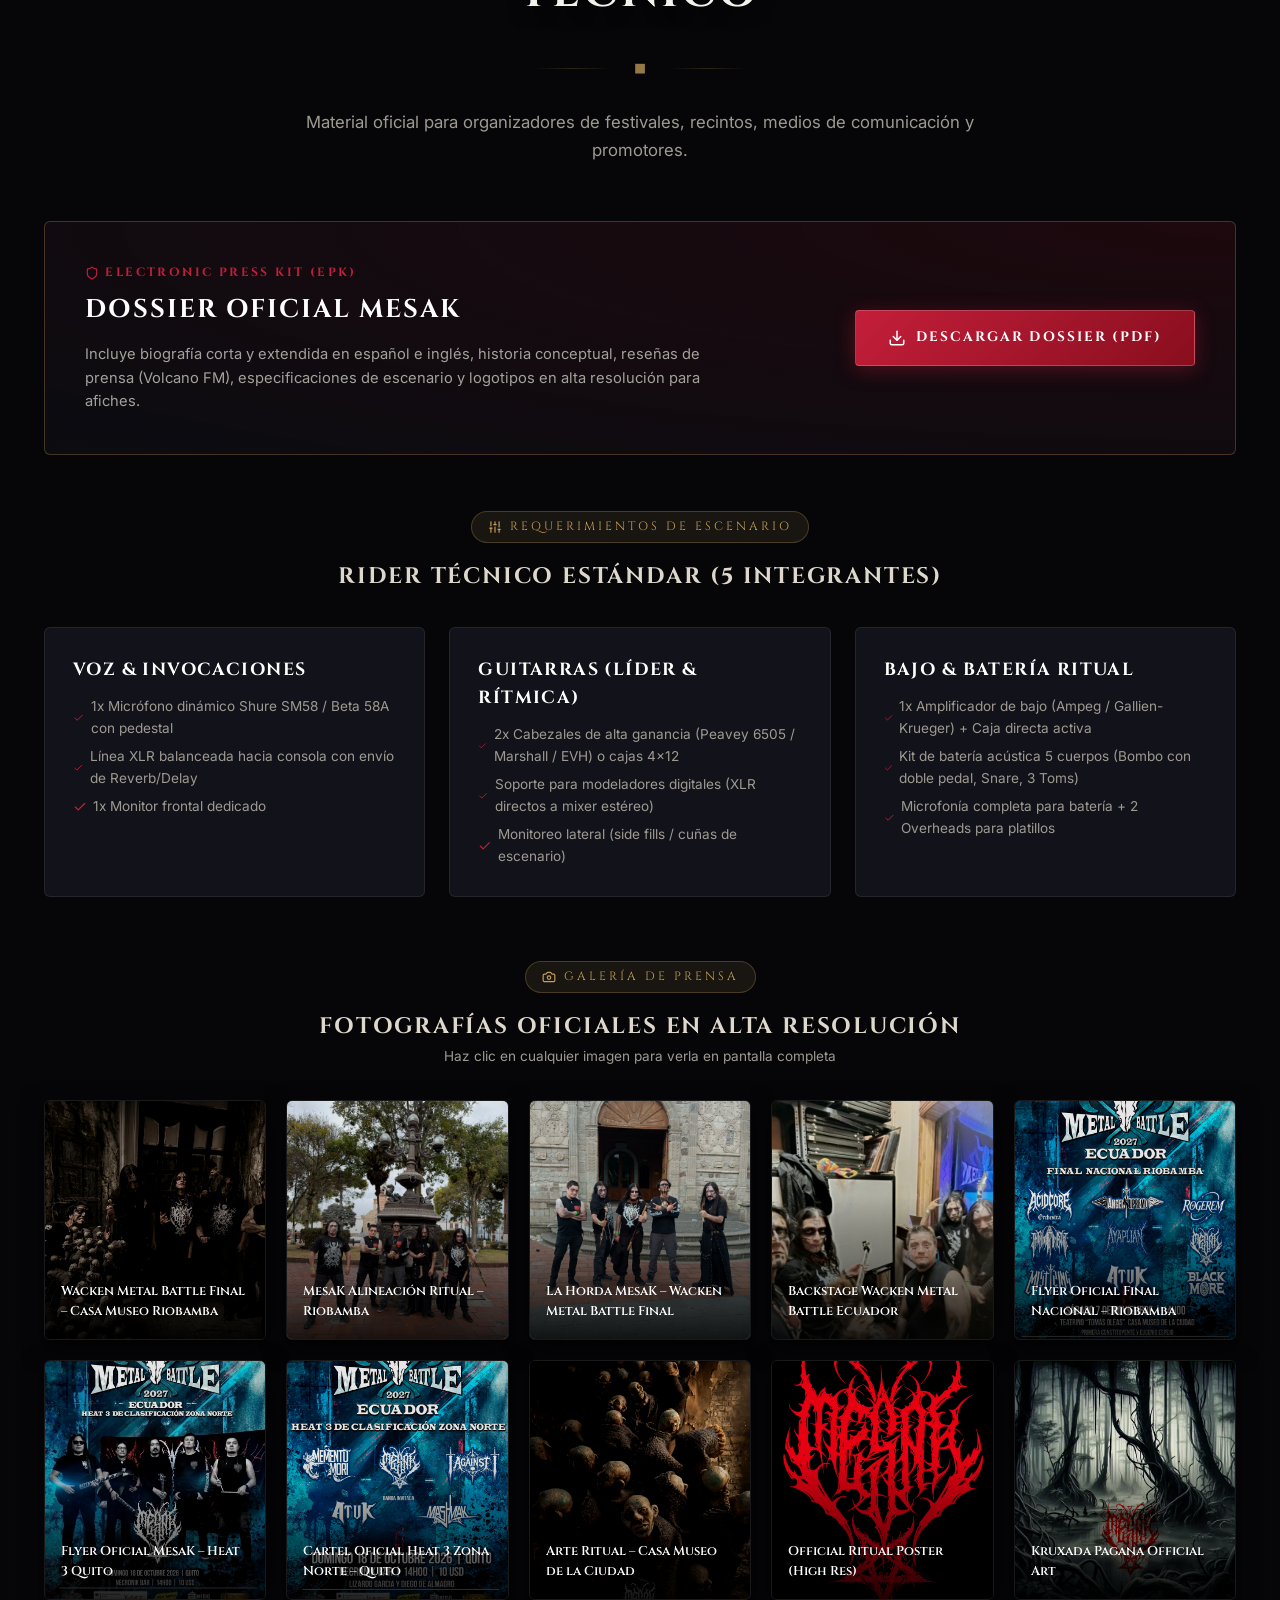
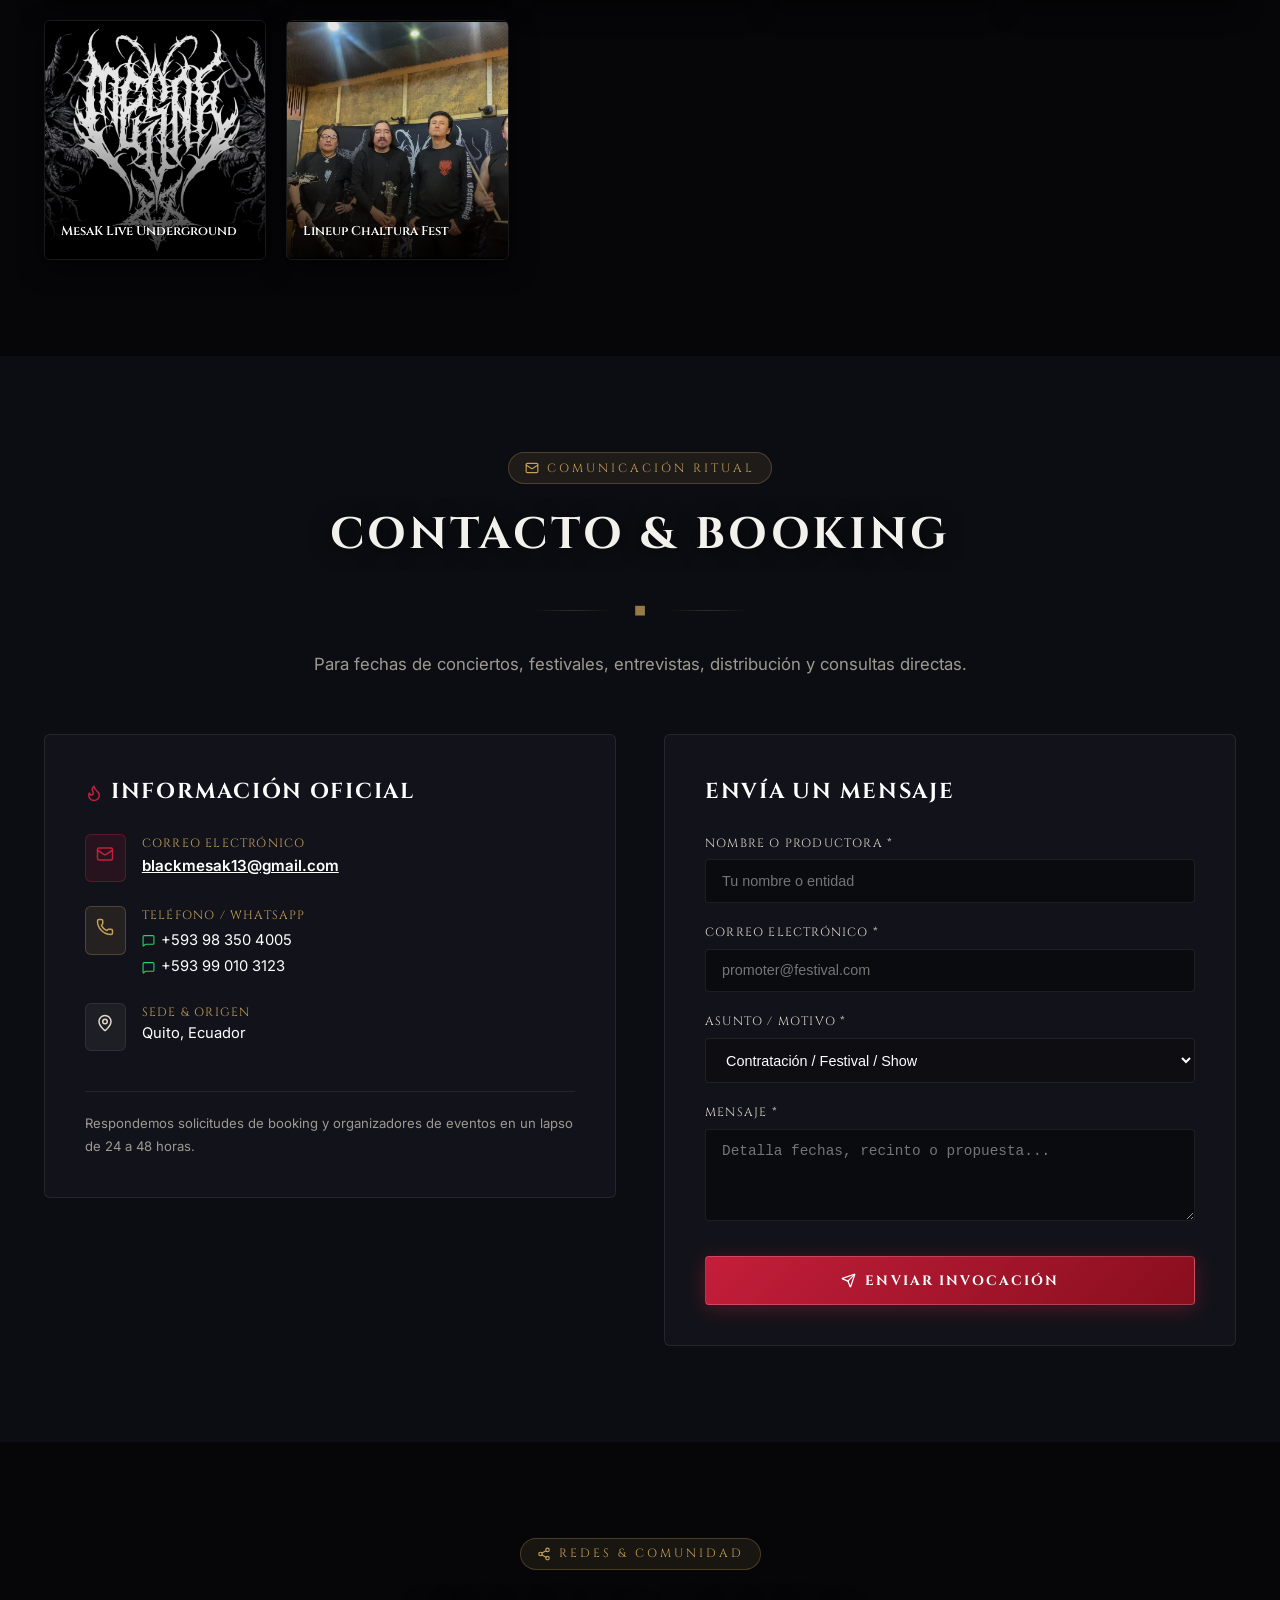
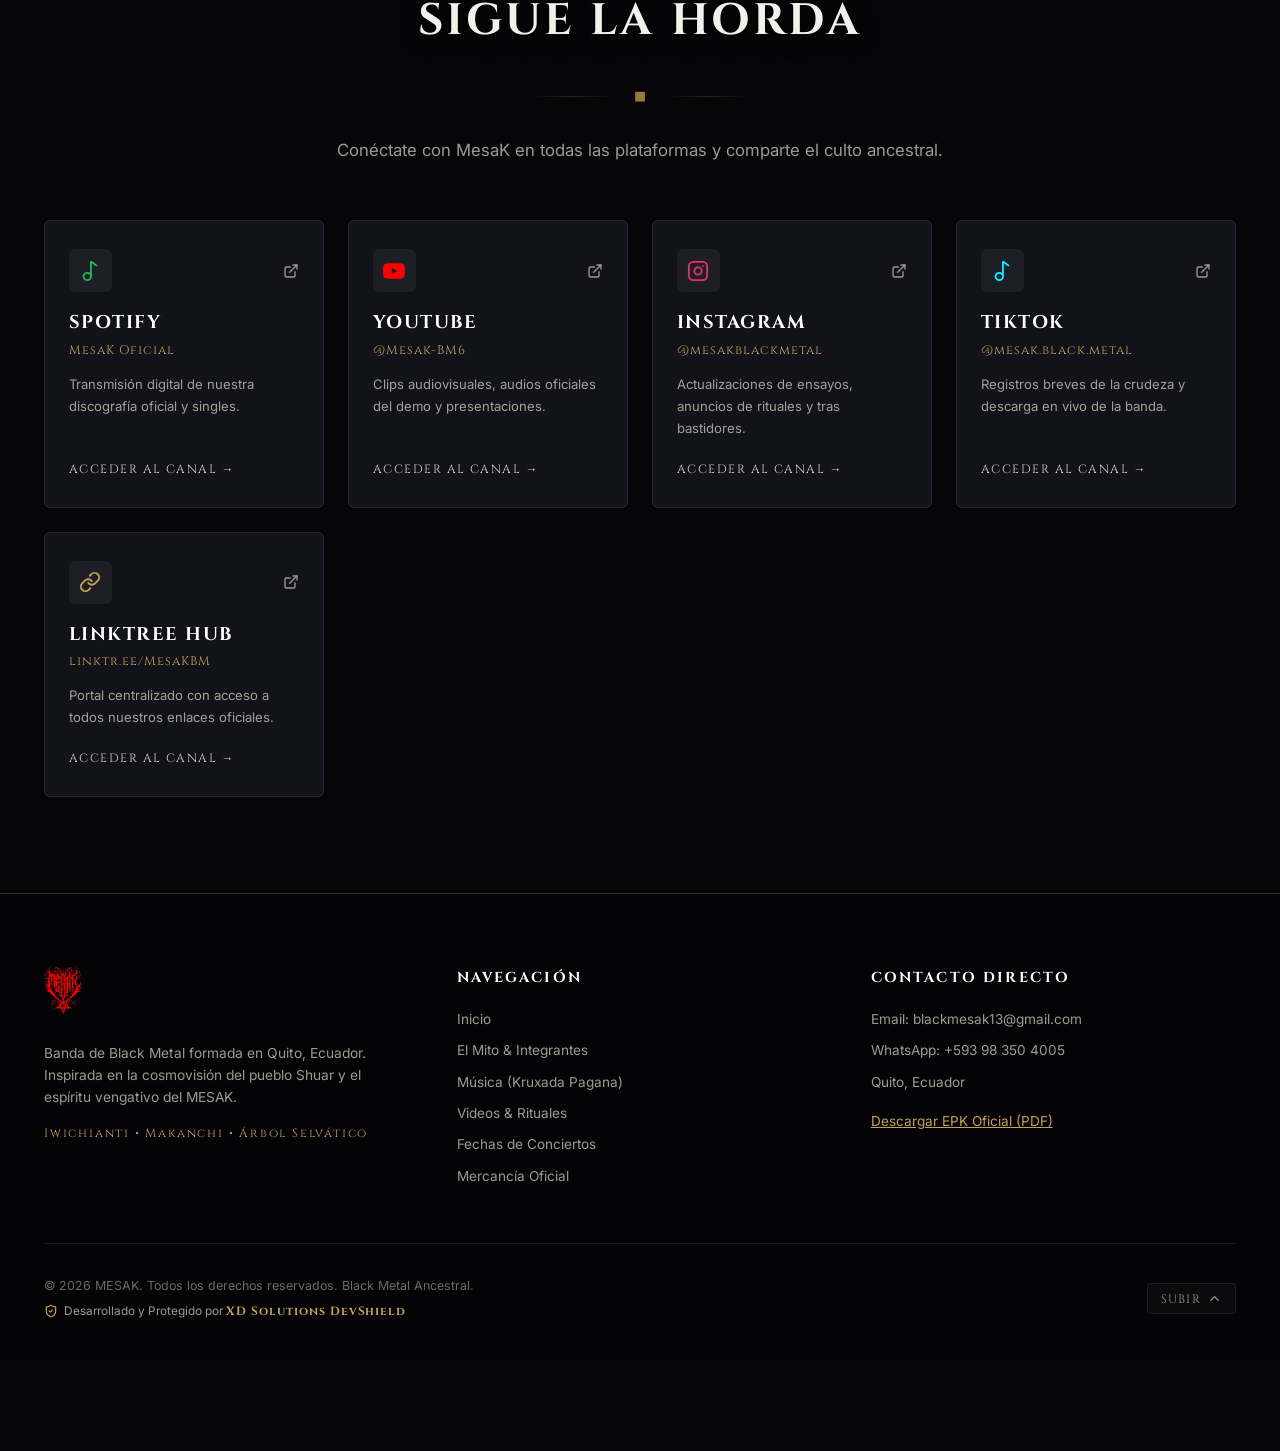
==== commit 3f8633ee: "Deploy automático de producción desde repo privado: f614ee7b521fb5056b902e9dedfbb77d241249cc" ====
--- a/index.html
+++ b/index.html
@@ -21,7 +21,7 @@
     <link rel="preconnect" href="https://fonts.googleapis.com" />
     <link rel="preconnect" href="https://fonts.gstatic.com" crossorigin />
     <link href="https://fonts.googleapis.com/css2?family=Cinzel+Decorative:wght@700;900&family=Cinzel:wght@400;600;700;900&family=Inter:wght@300;400;500;600;700&display=swap" rel="stylesheet" />
-    <script type="module" crossorigin src="./assets/index-BiQ_9XZd.js"></script>
+    <script type="module" crossorigin src="./assets/index-BEz2bQ-u.js"></script>
     <link rel="stylesheet" crossorigin href="./assets/index-CI965cwR.css">
   </head>
   <body>
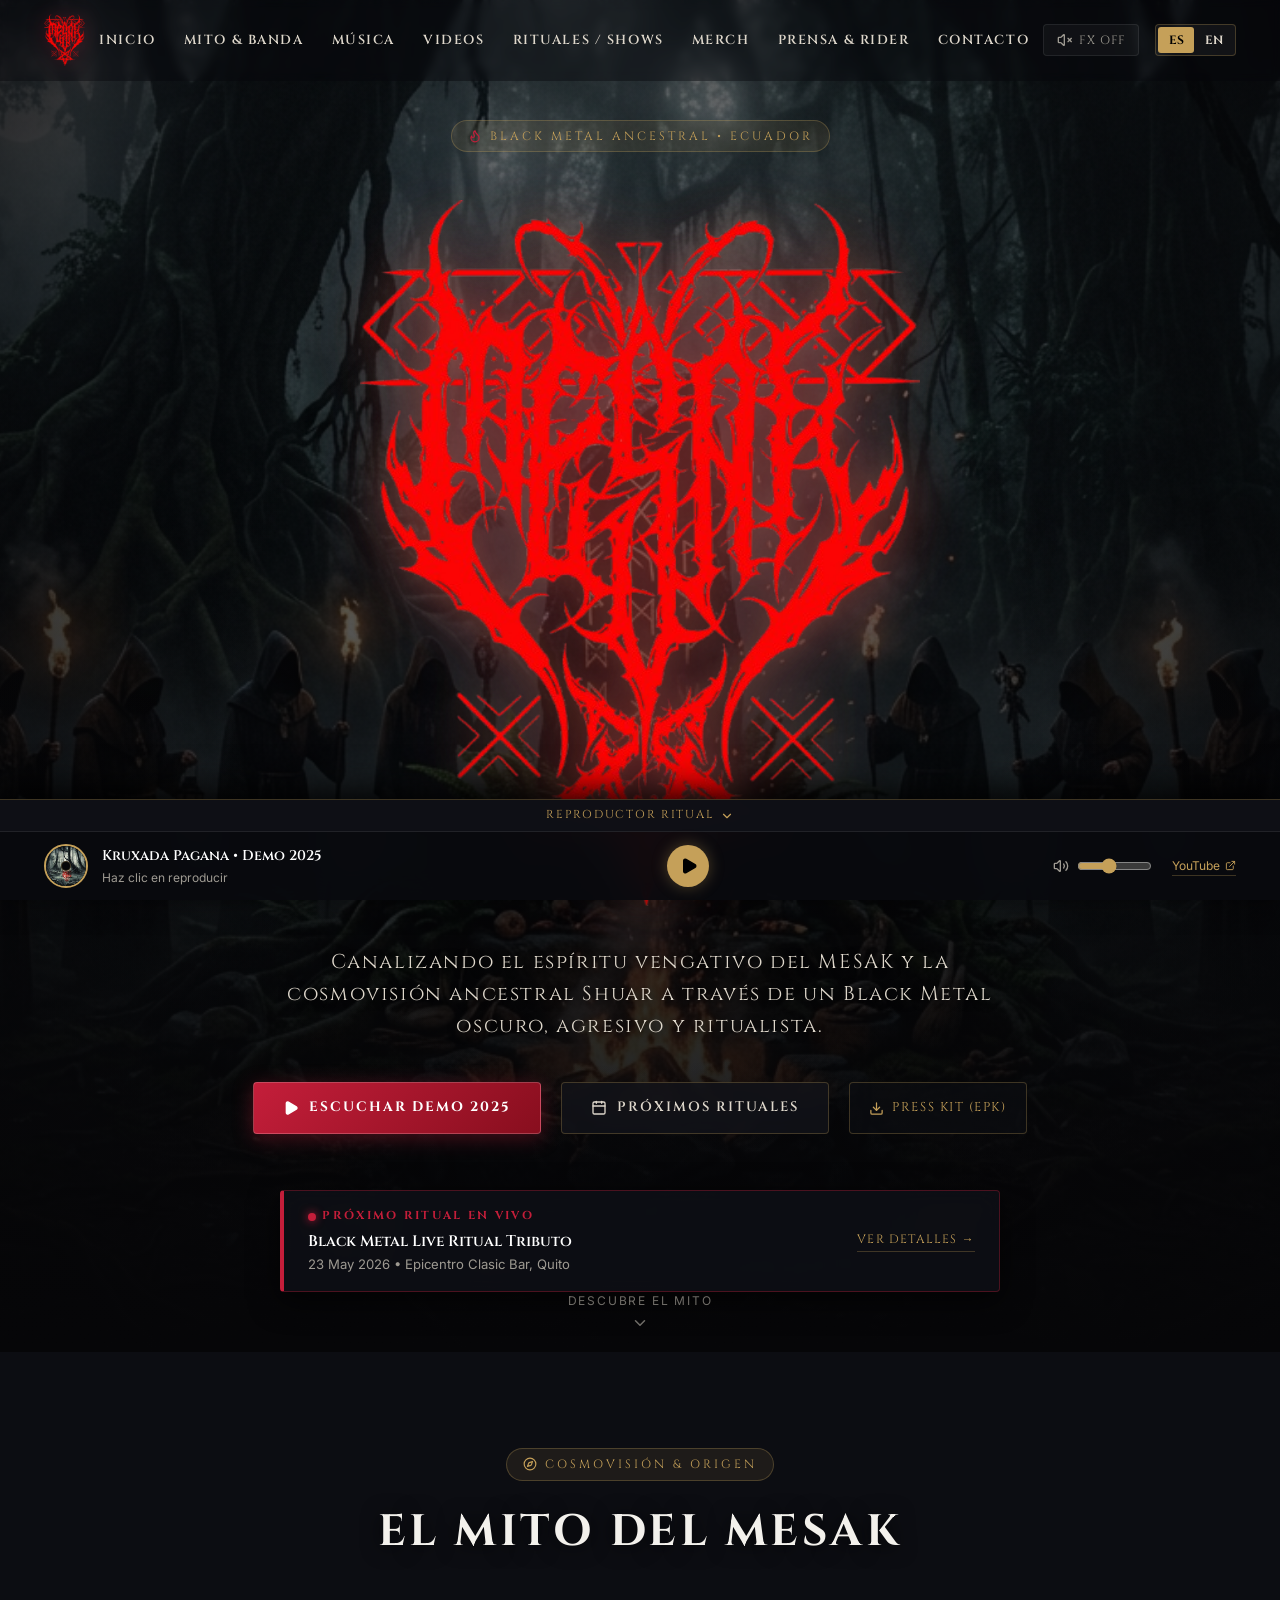
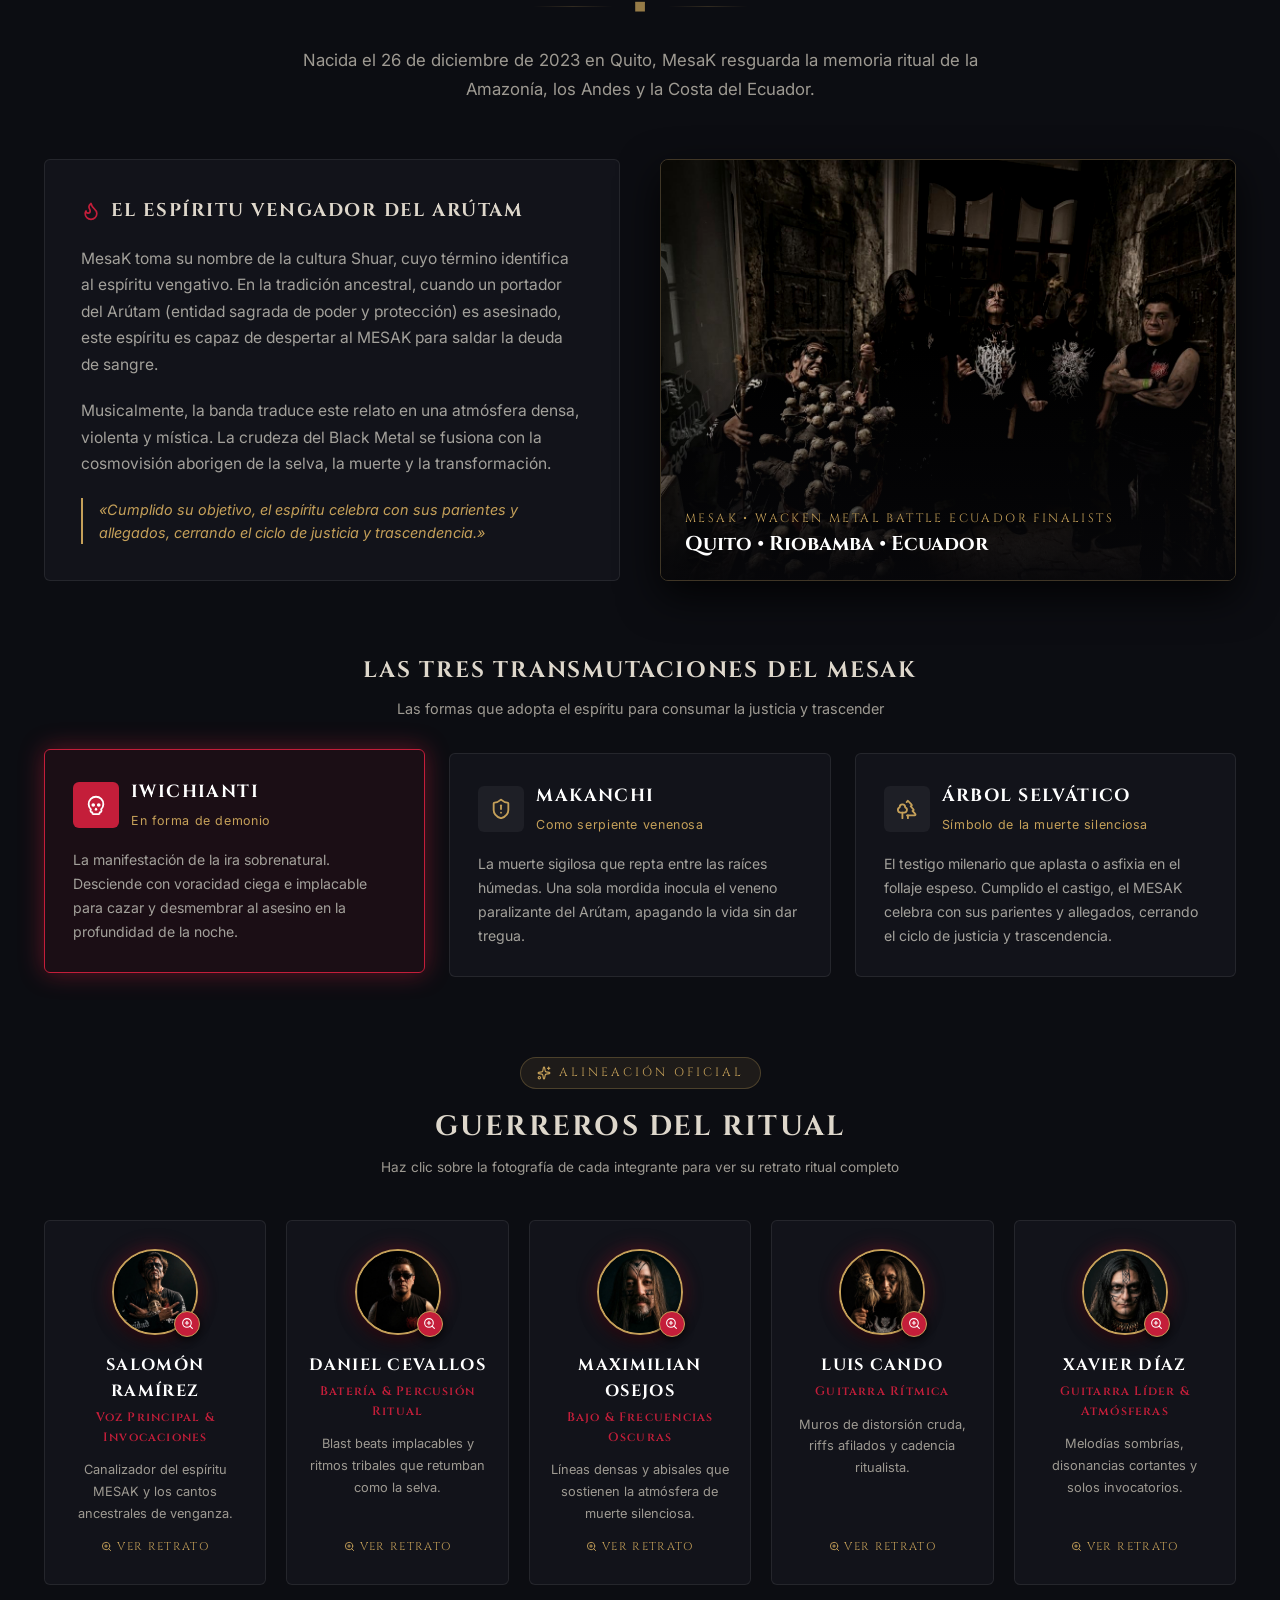
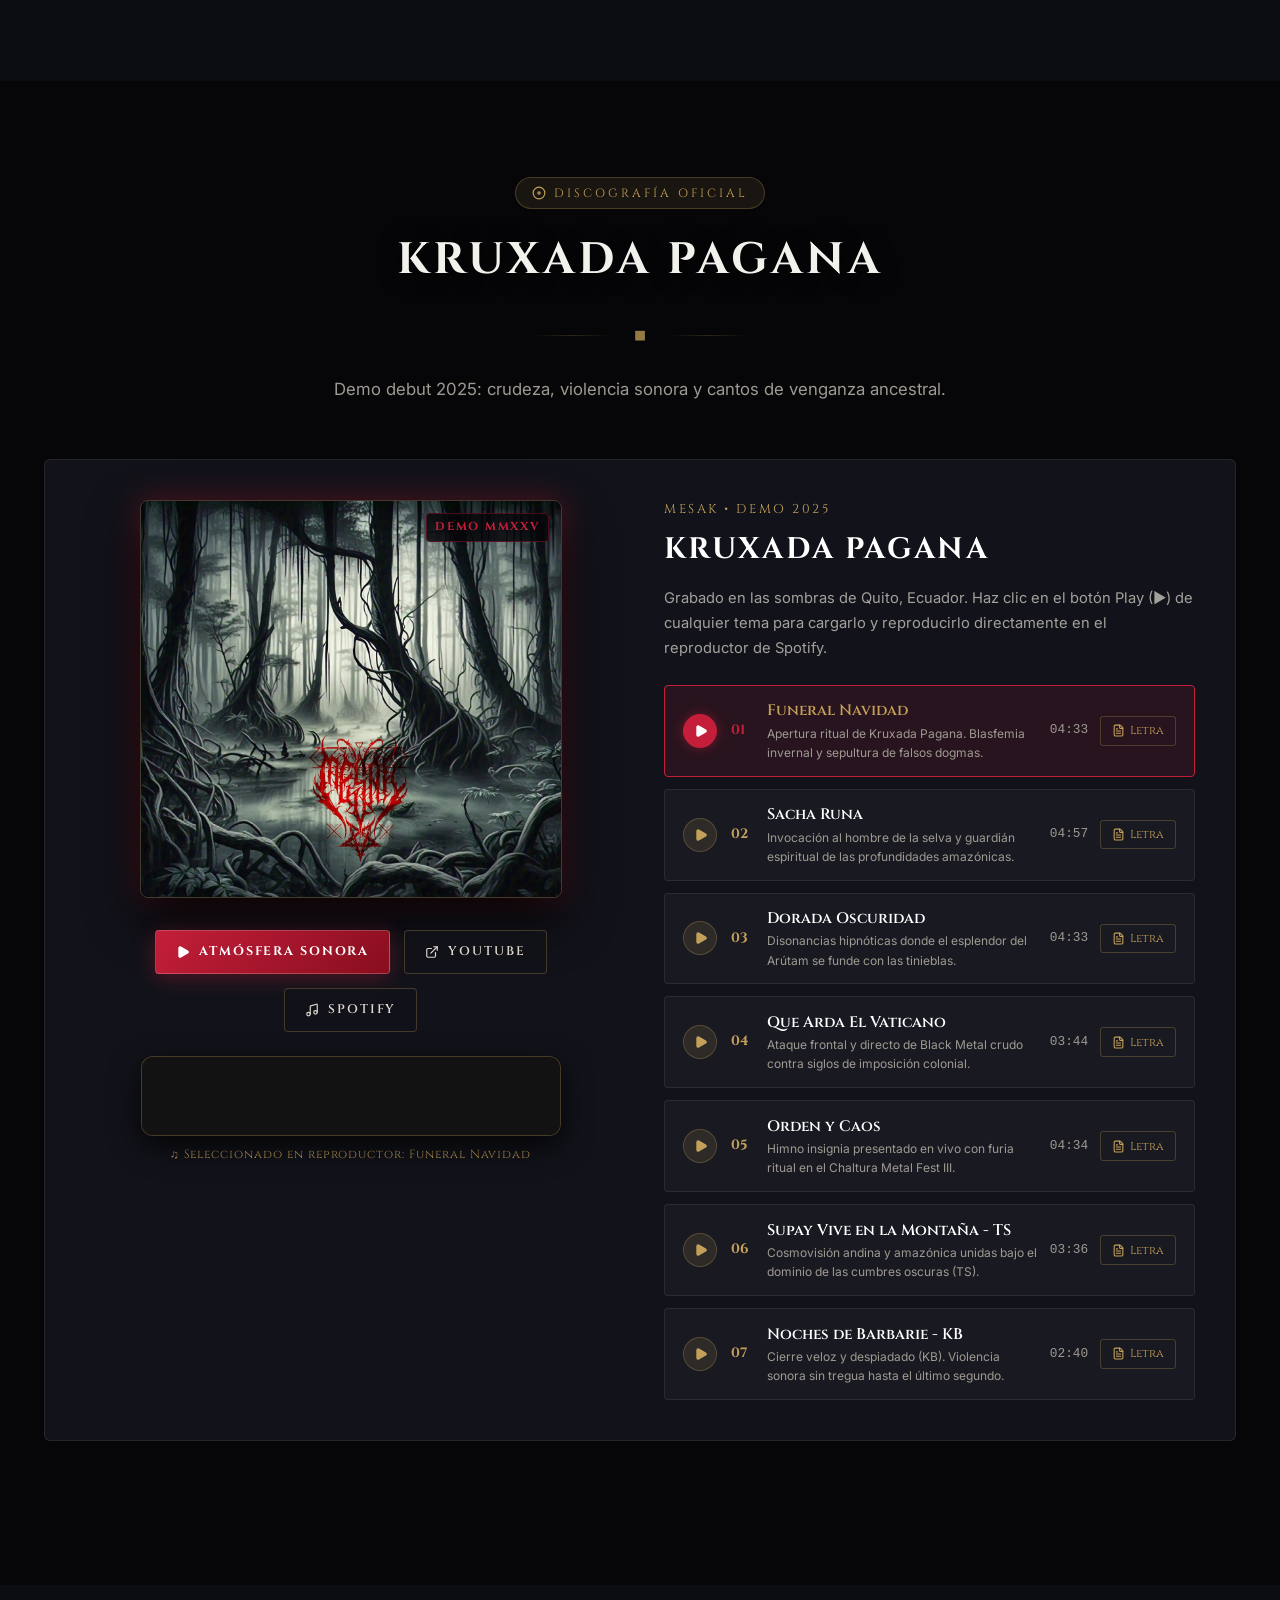
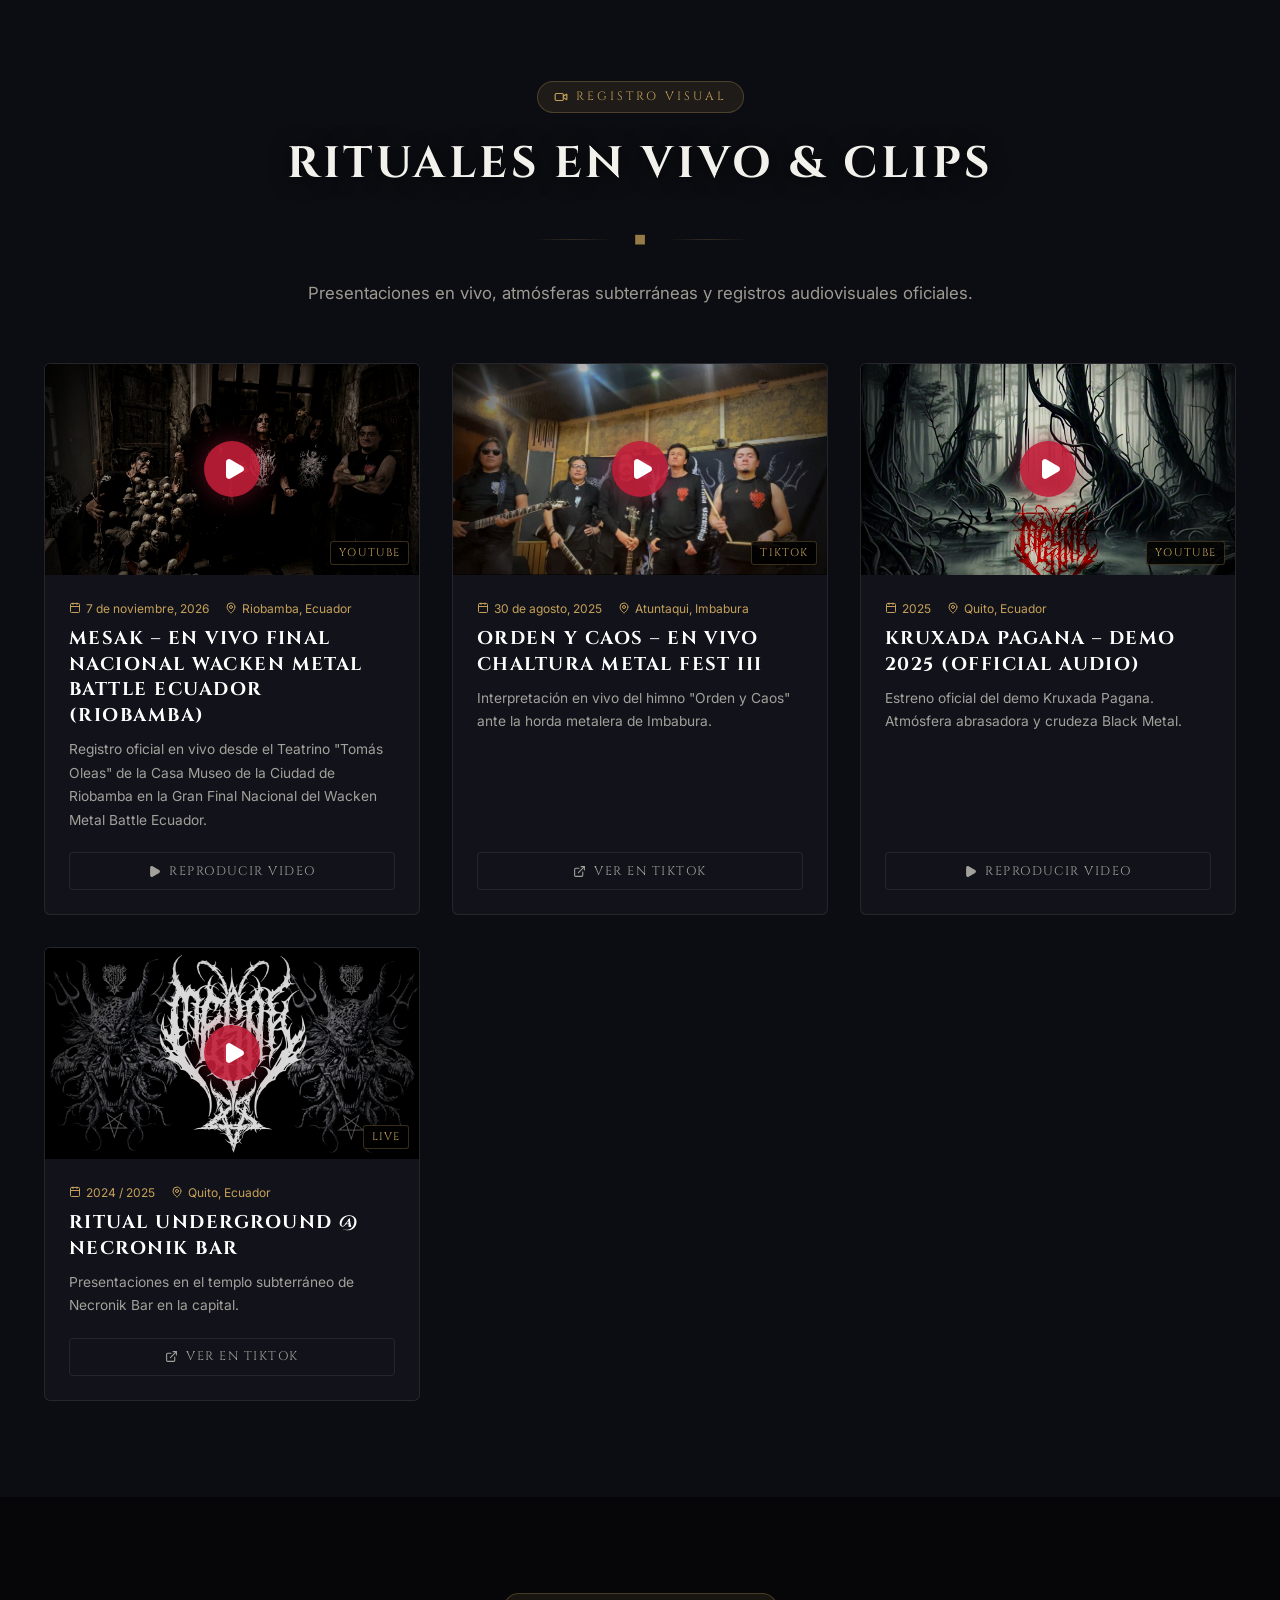
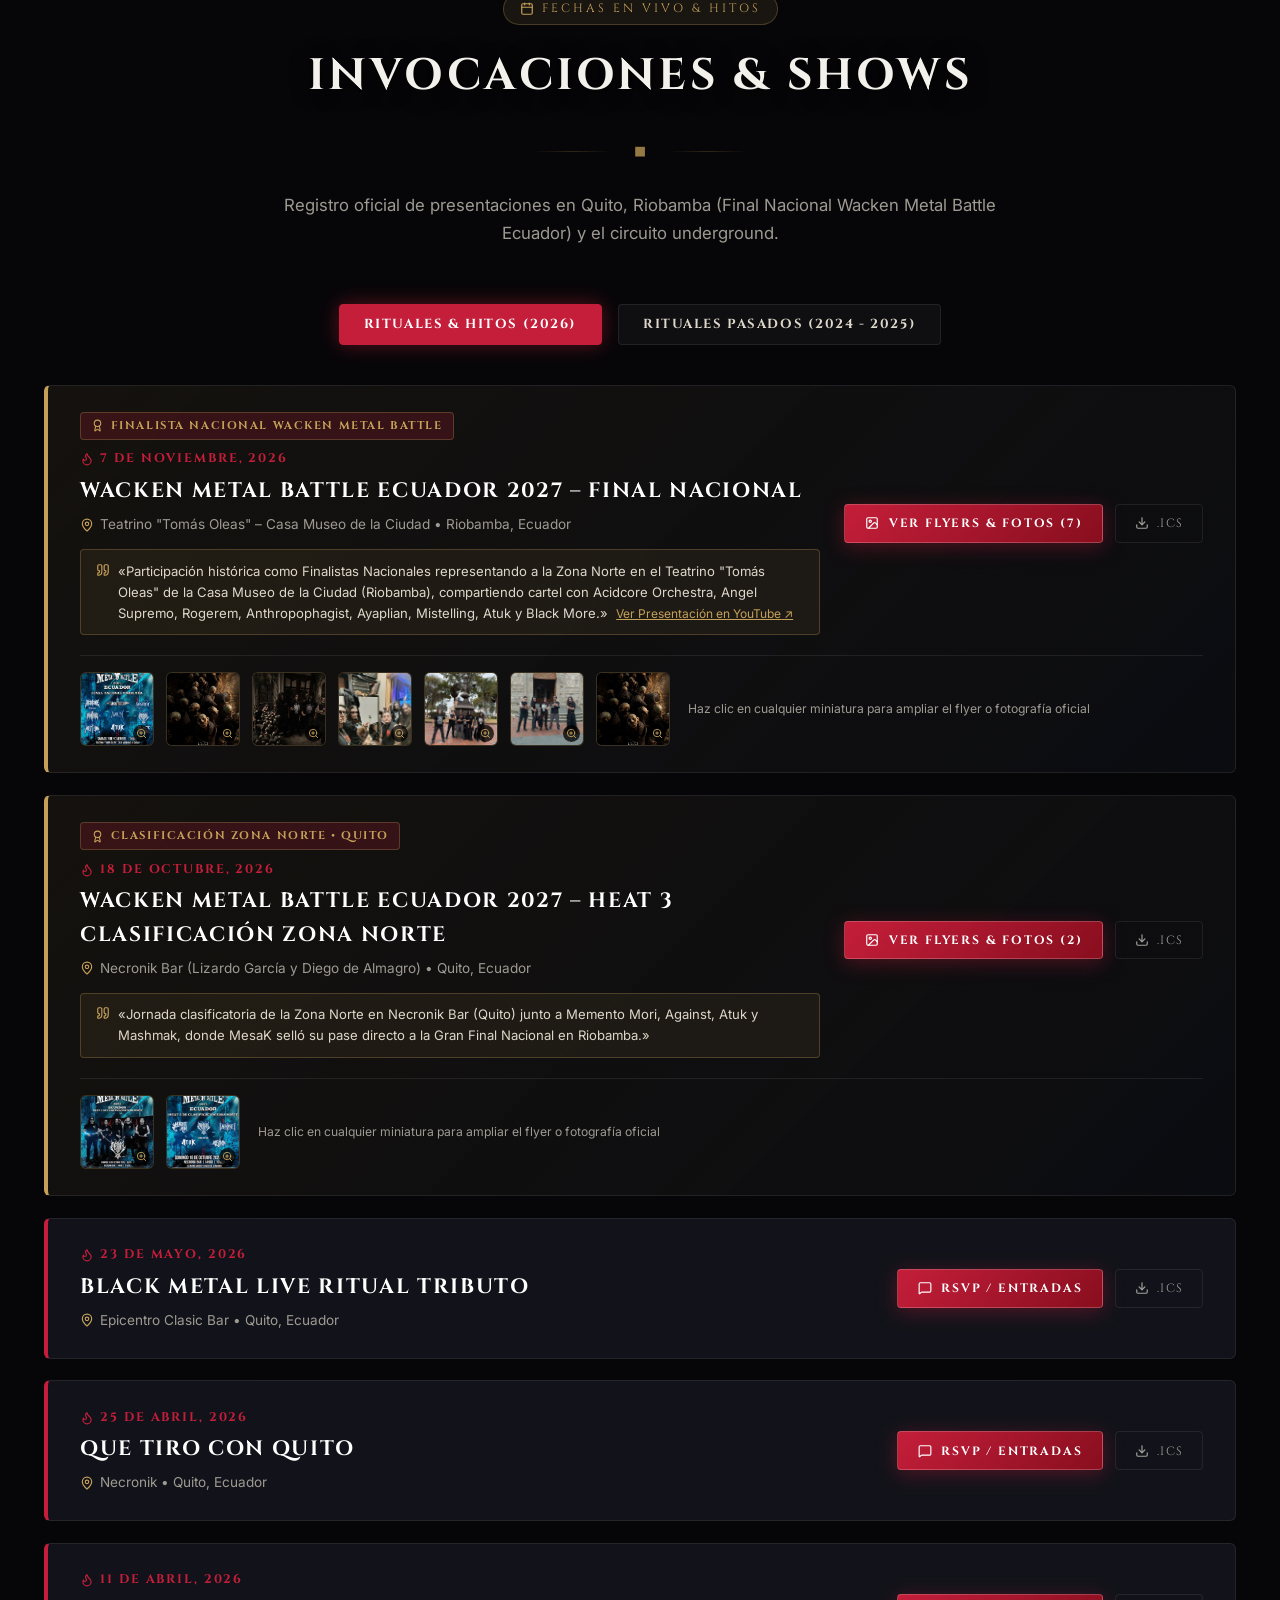
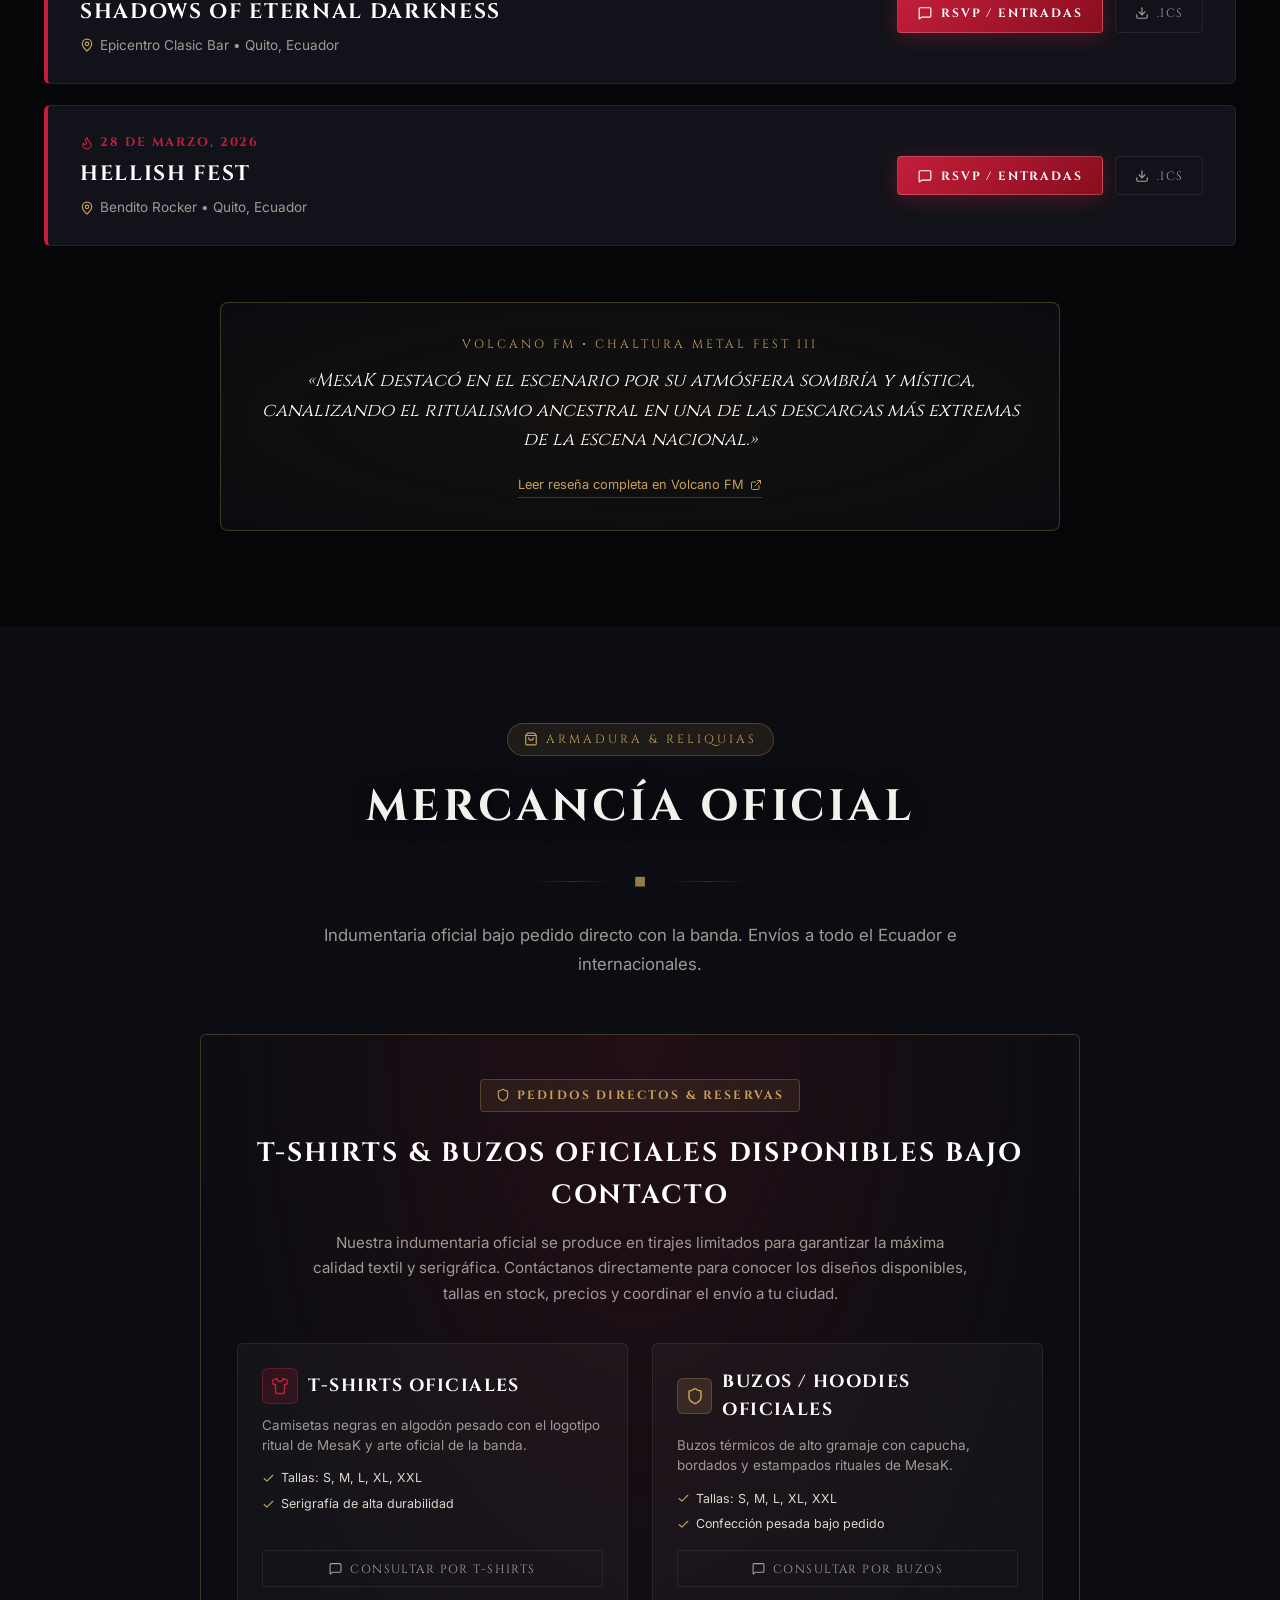
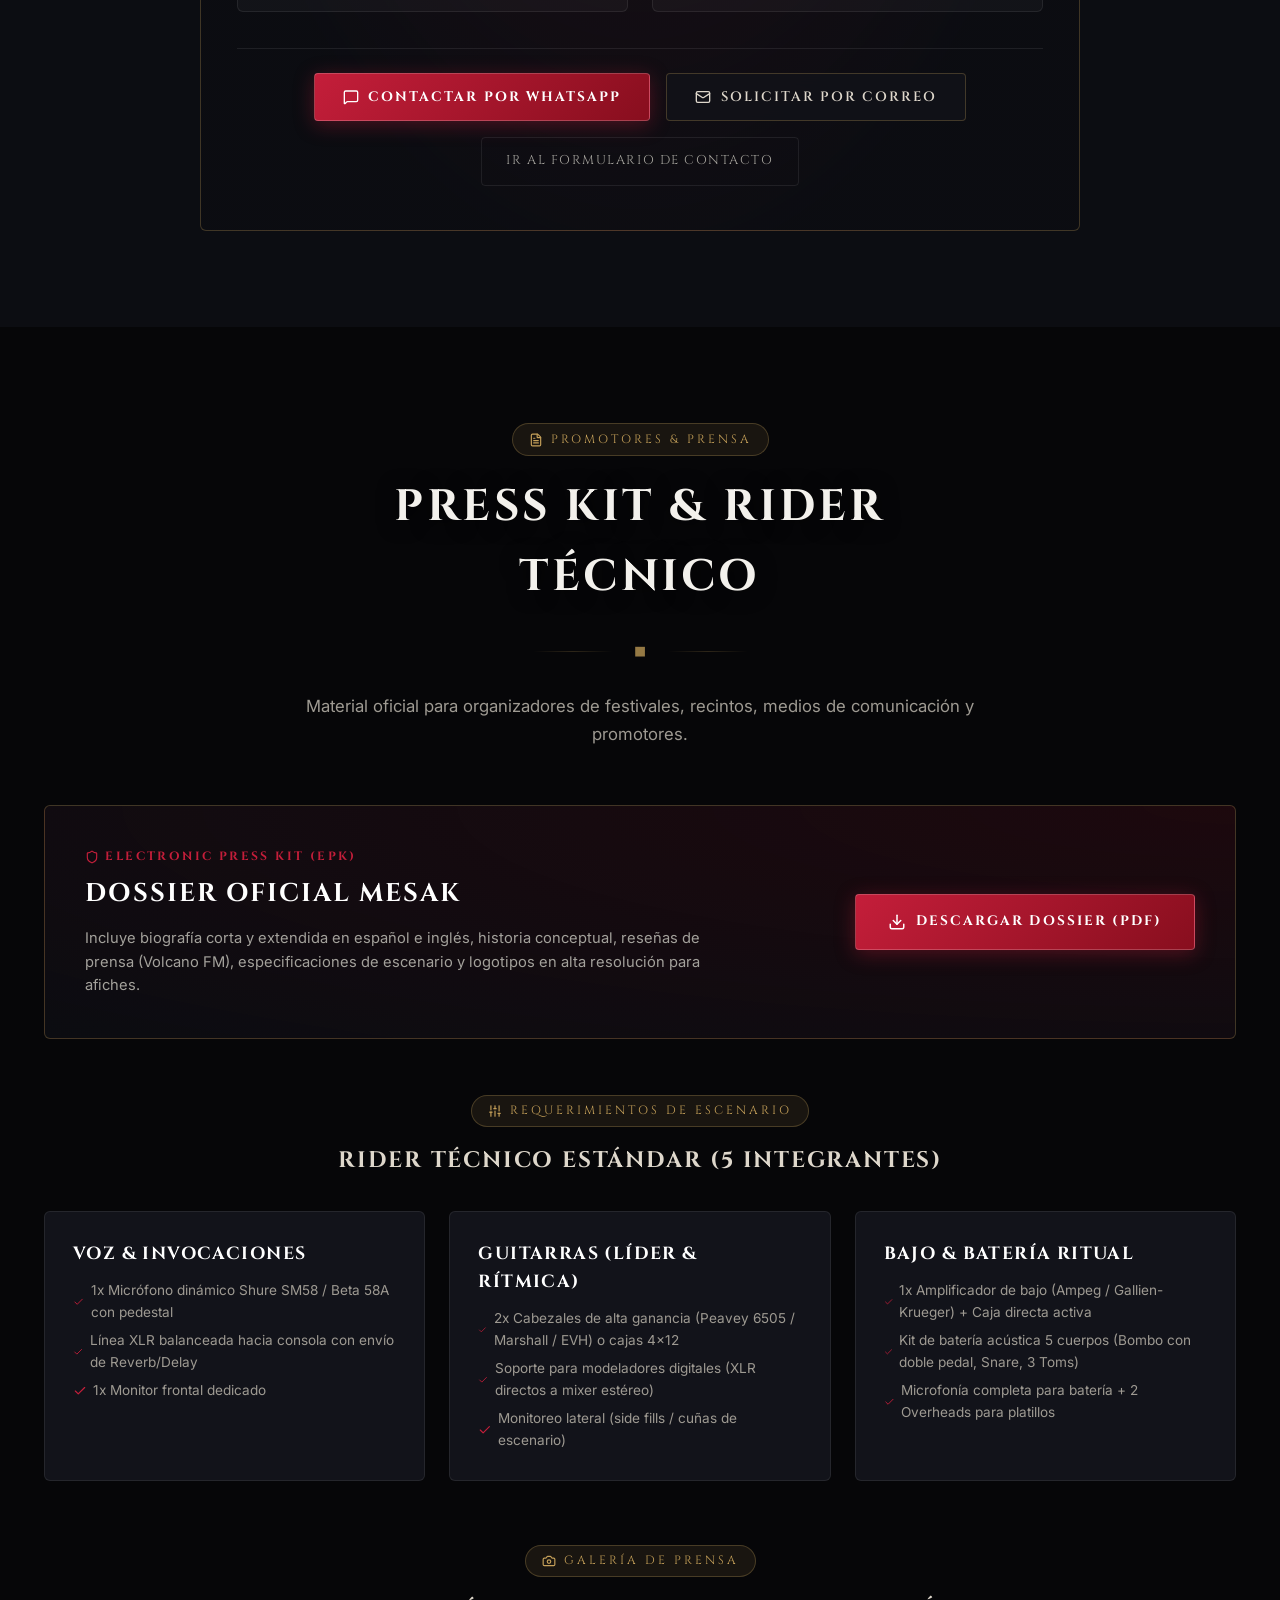
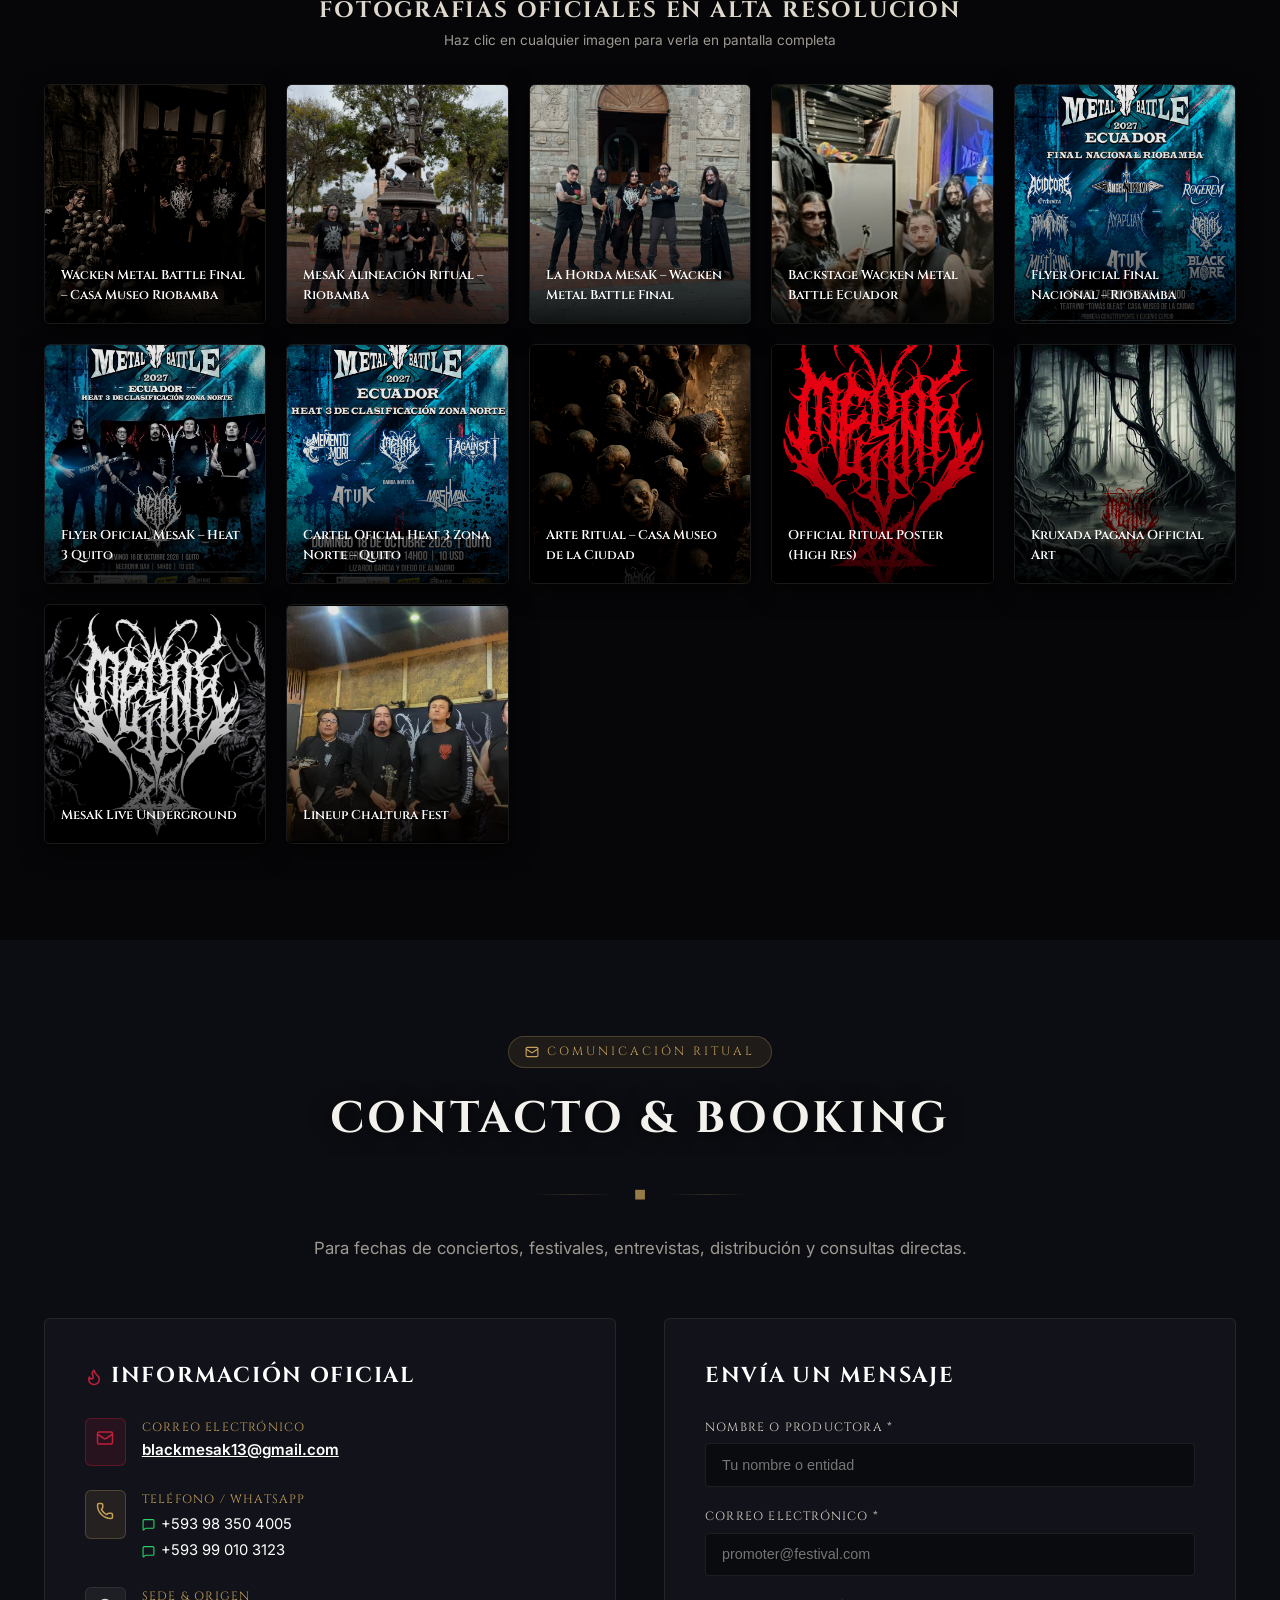
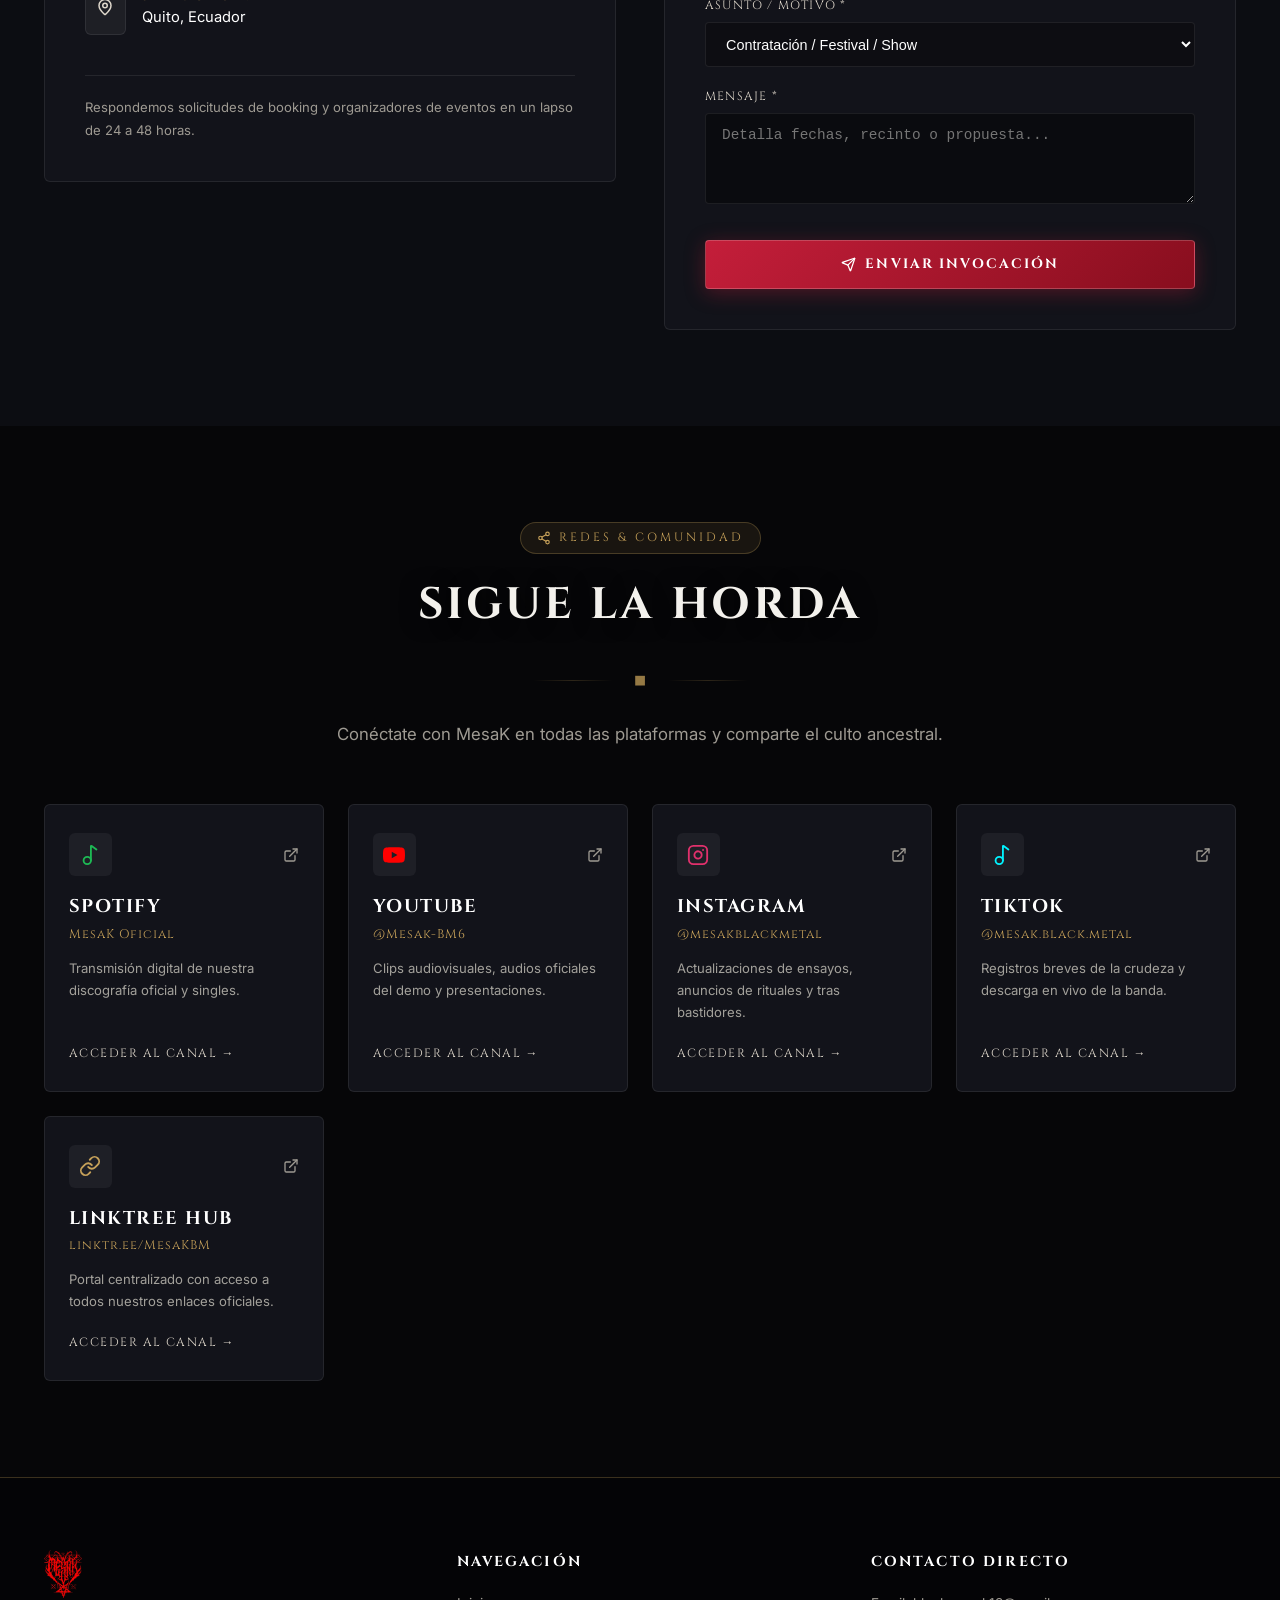
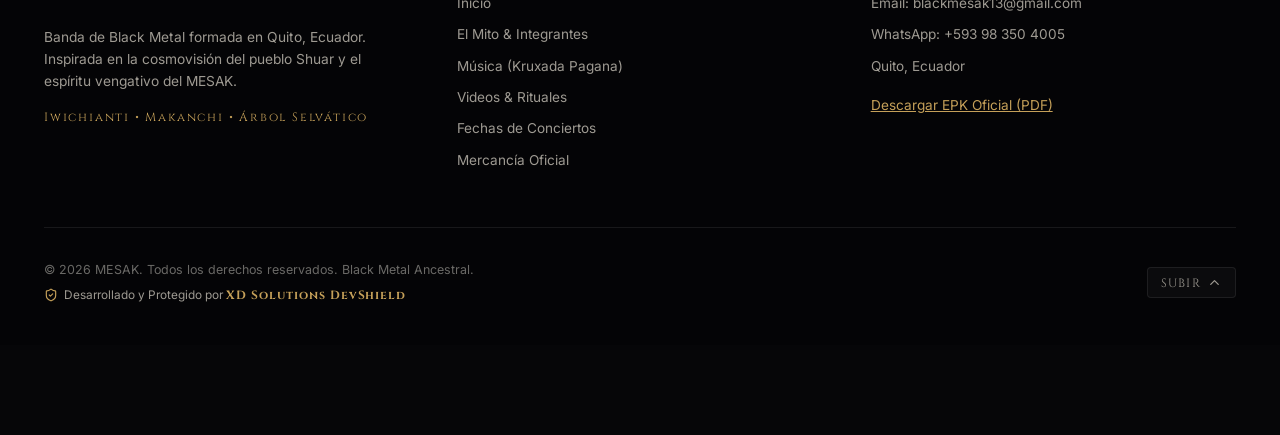
==== commit dac0a4ab: "Deploy automático de producción desde repo privado: bc9f14236cca3974d6d383cf8598b7e2f5da2f5f" ====
--- a/index.html
+++ b/index.html
@@ -21,7 +21,7 @@
     <link rel="preconnect" href="https://fonts.googleapis.com" />
     <link rel="preconnect" href="https://fonts.gstatic.com" crossorigin />
     <link href="https://fonts.googleapis.com/css2?family=Cinzel+Decorative:wght@700;900&family=Cinzel:wght@400;600;700;900&family=Inter:wght@300;400;500;600;700&display=swap" rel="stylesheet" />
-    <script type="module" crossorigin src="./assets/index-BEz2bQ-u.js"></script>
+    <script type="module" crossorigin src="./assets/index-RJOrHDux.js"></script>
     <link rel="stylesheet" crossorigin href="./assets/index-CI965cwR.css">
   </head>
   <body>
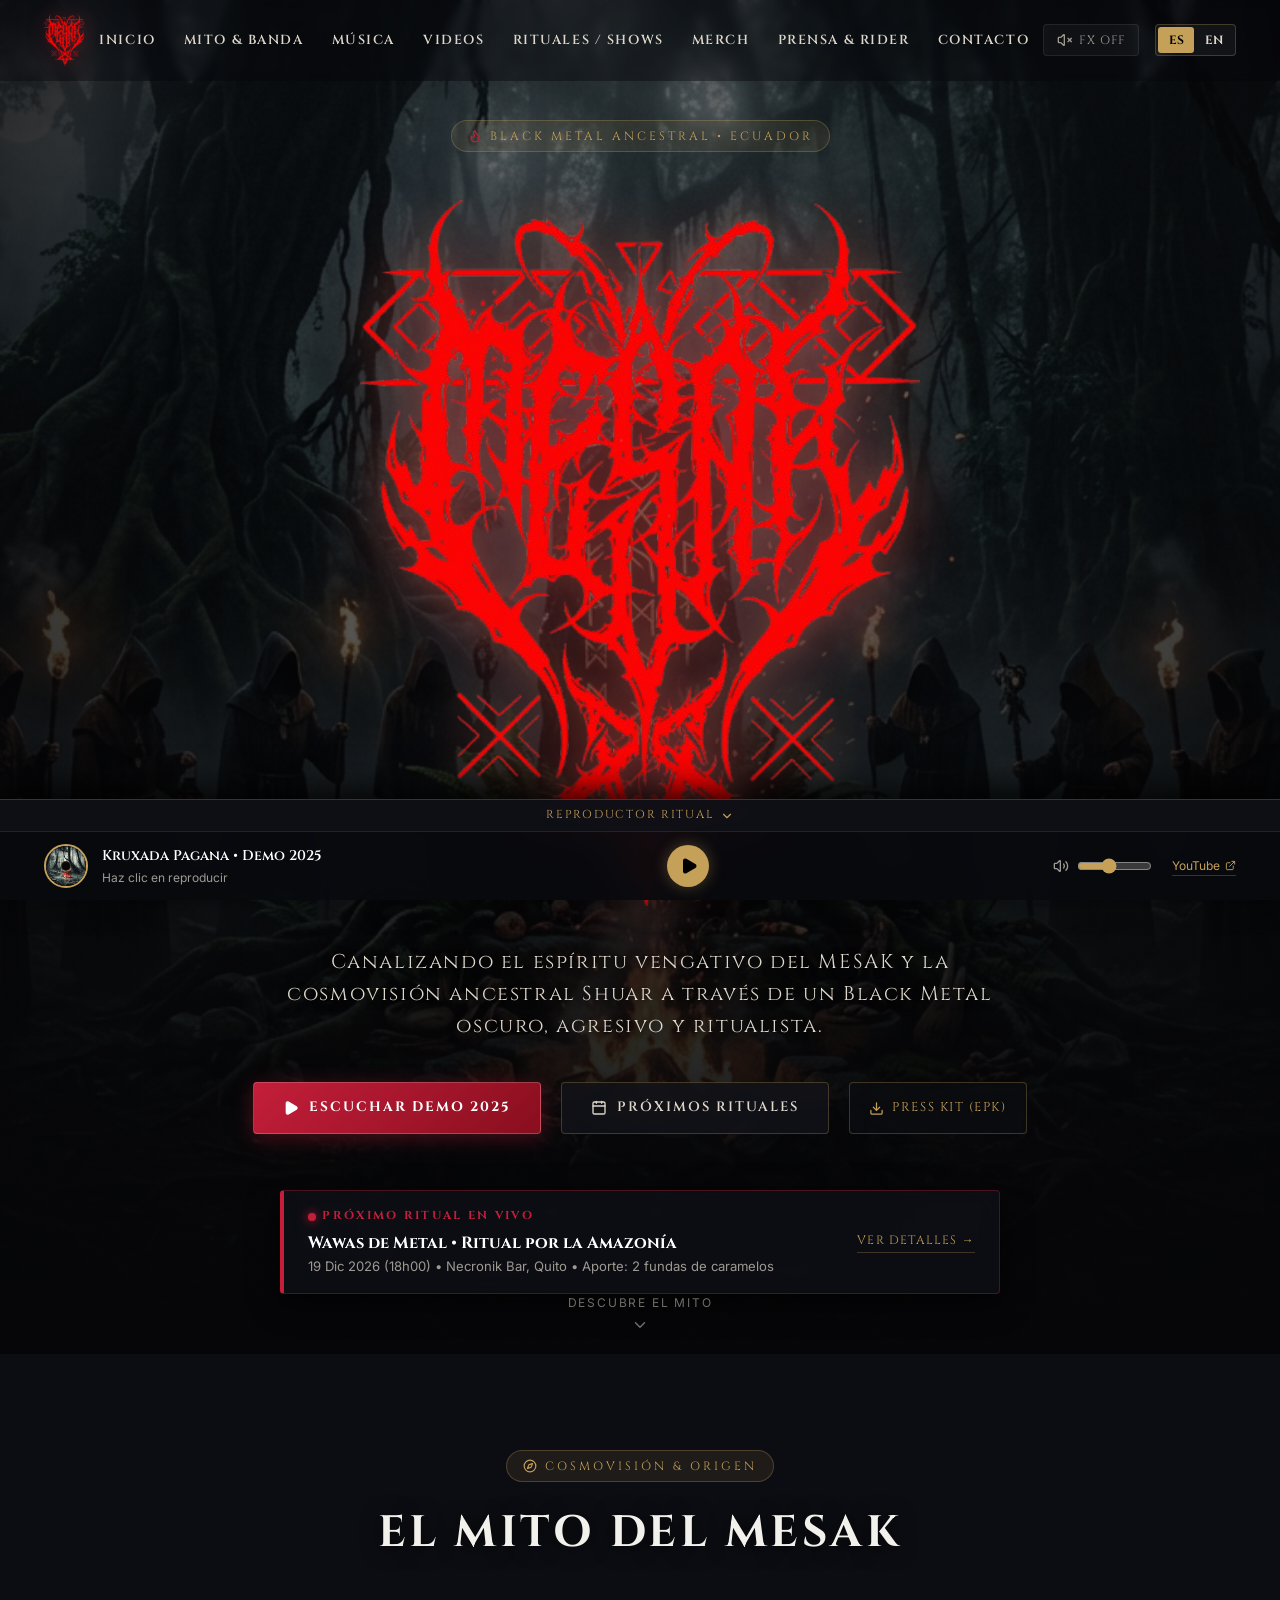
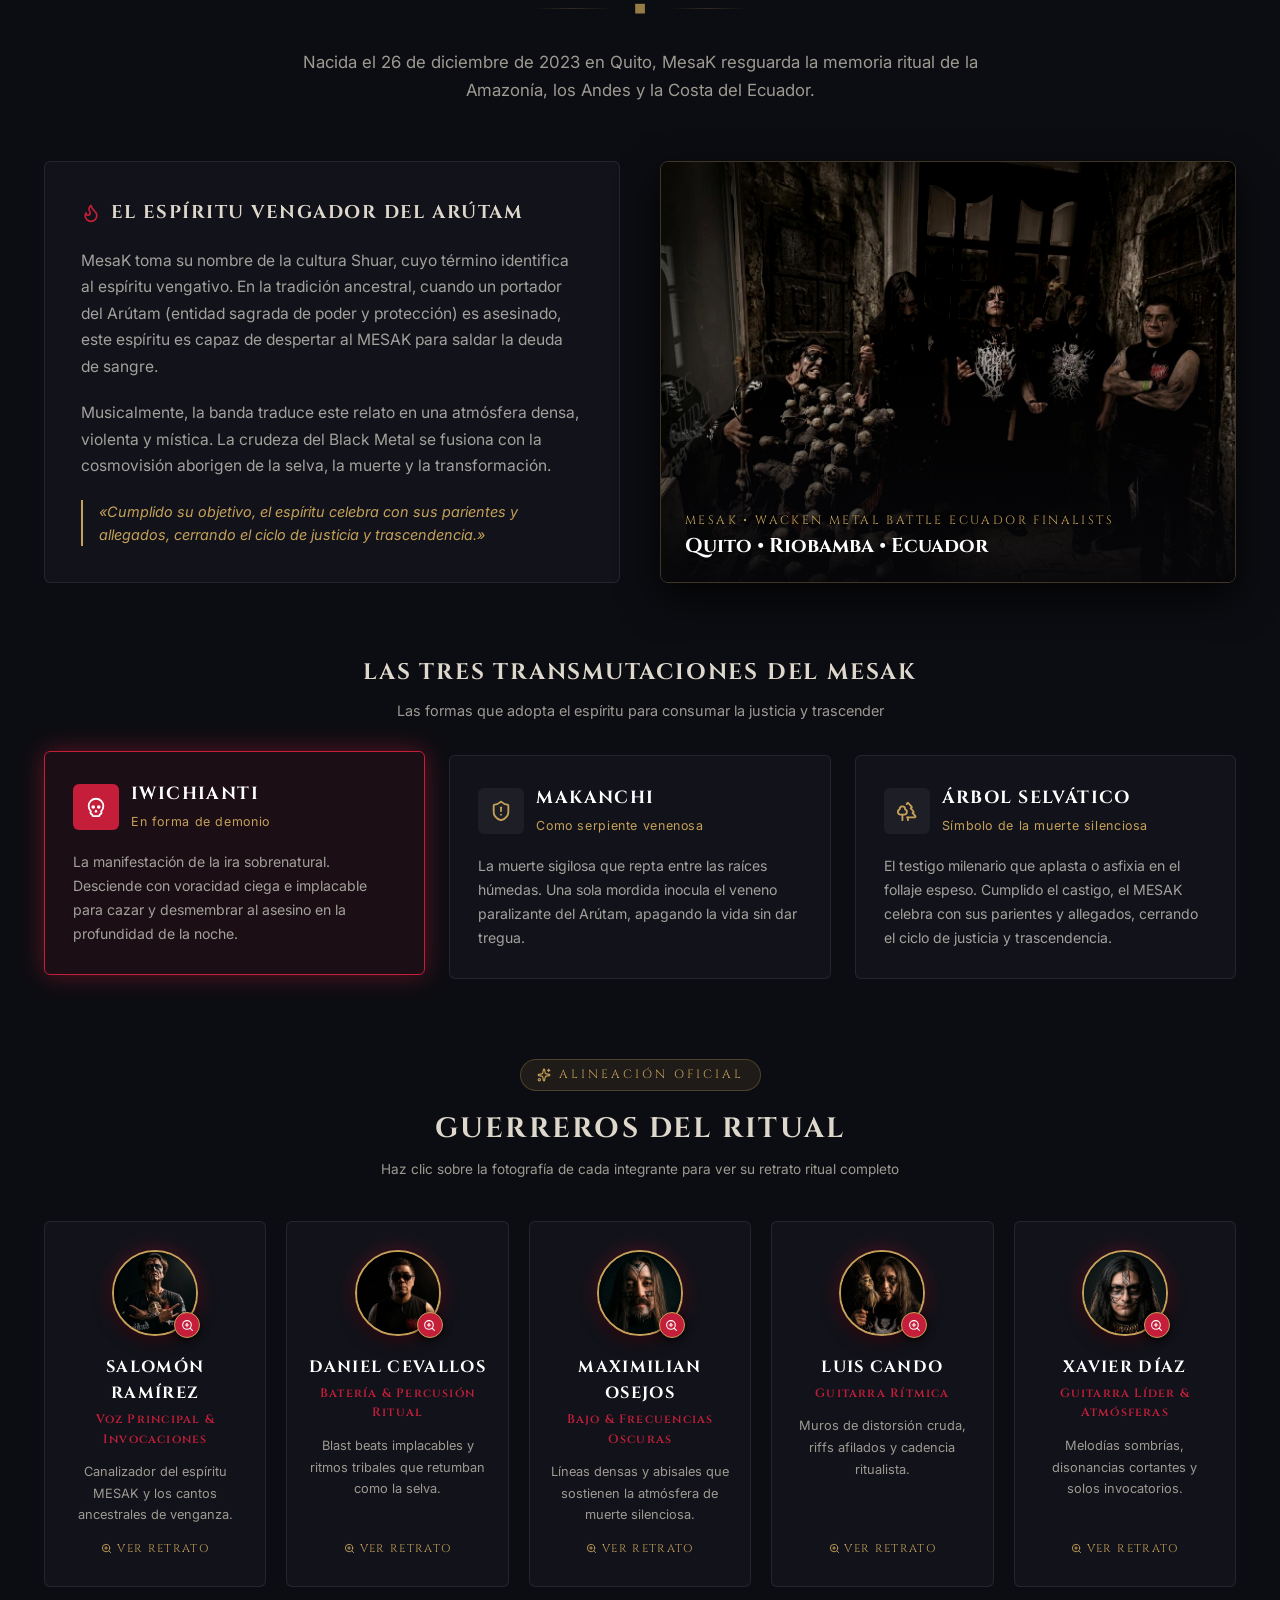
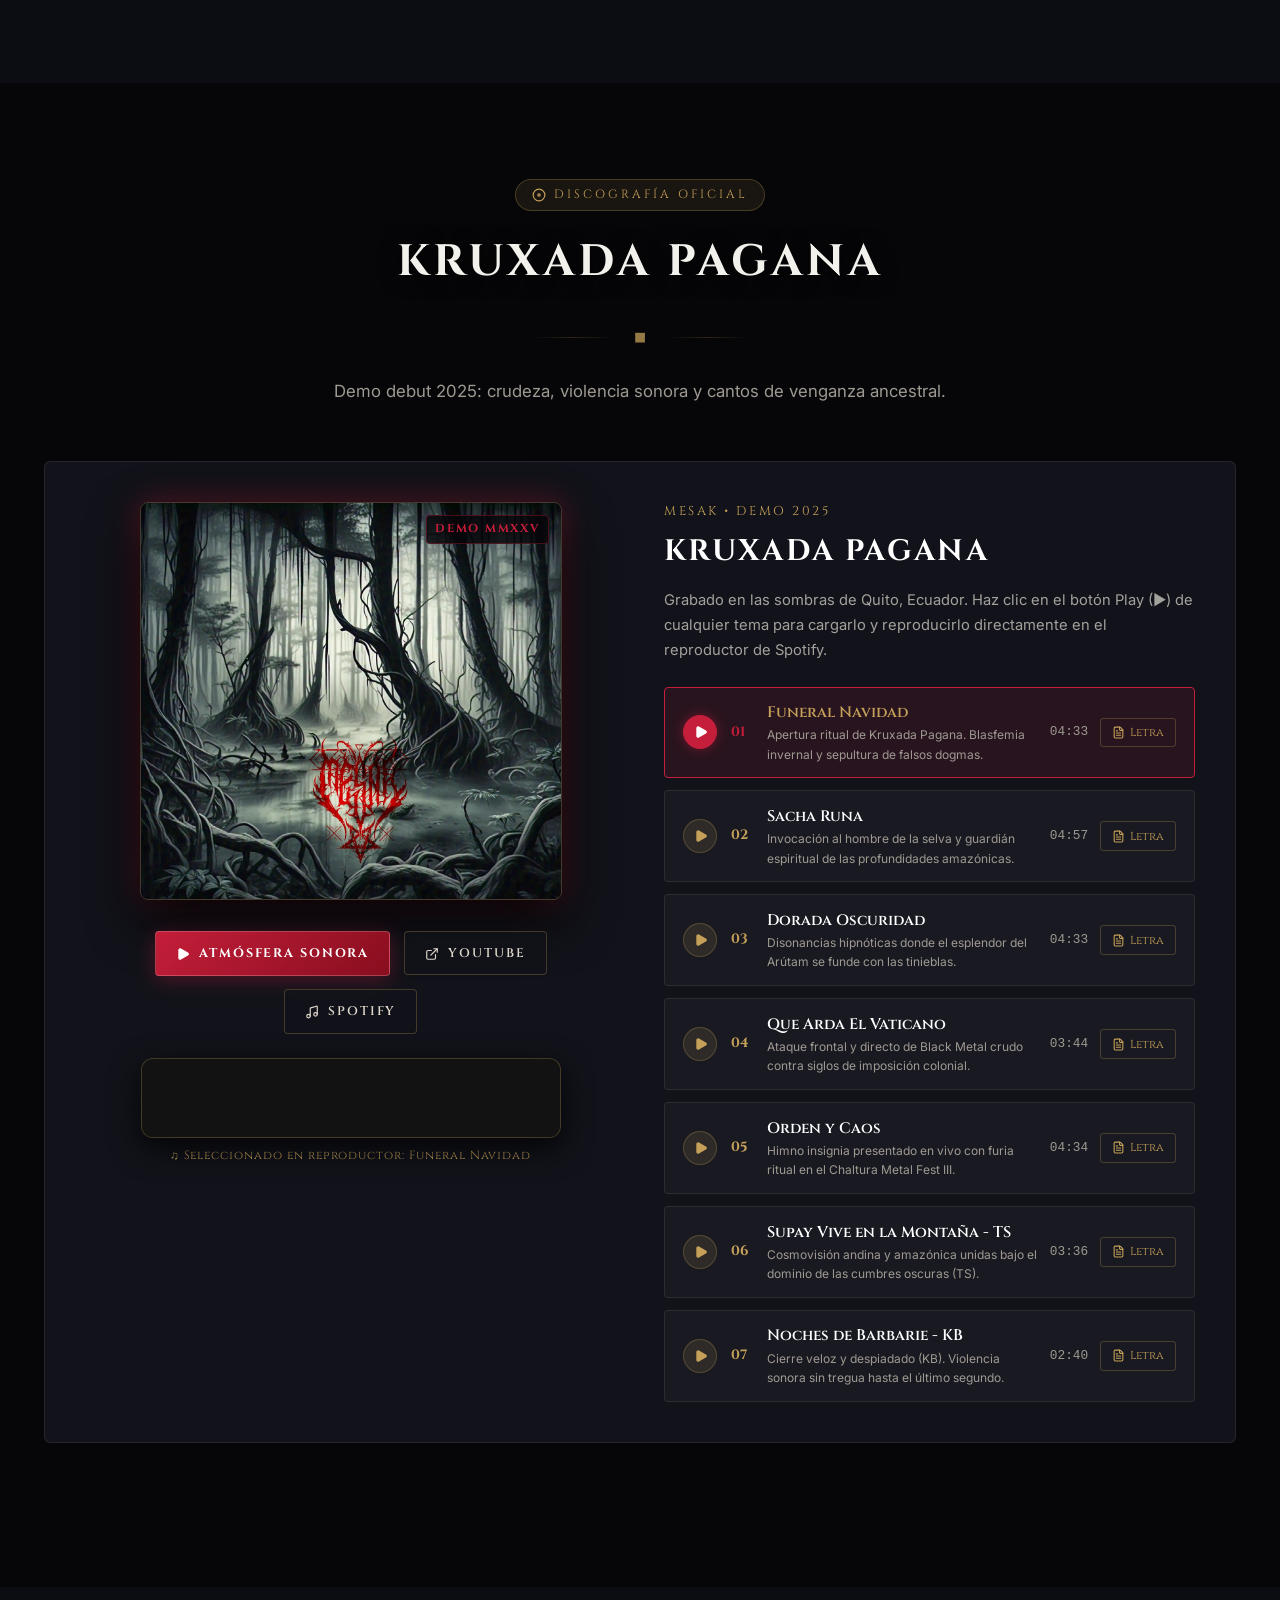
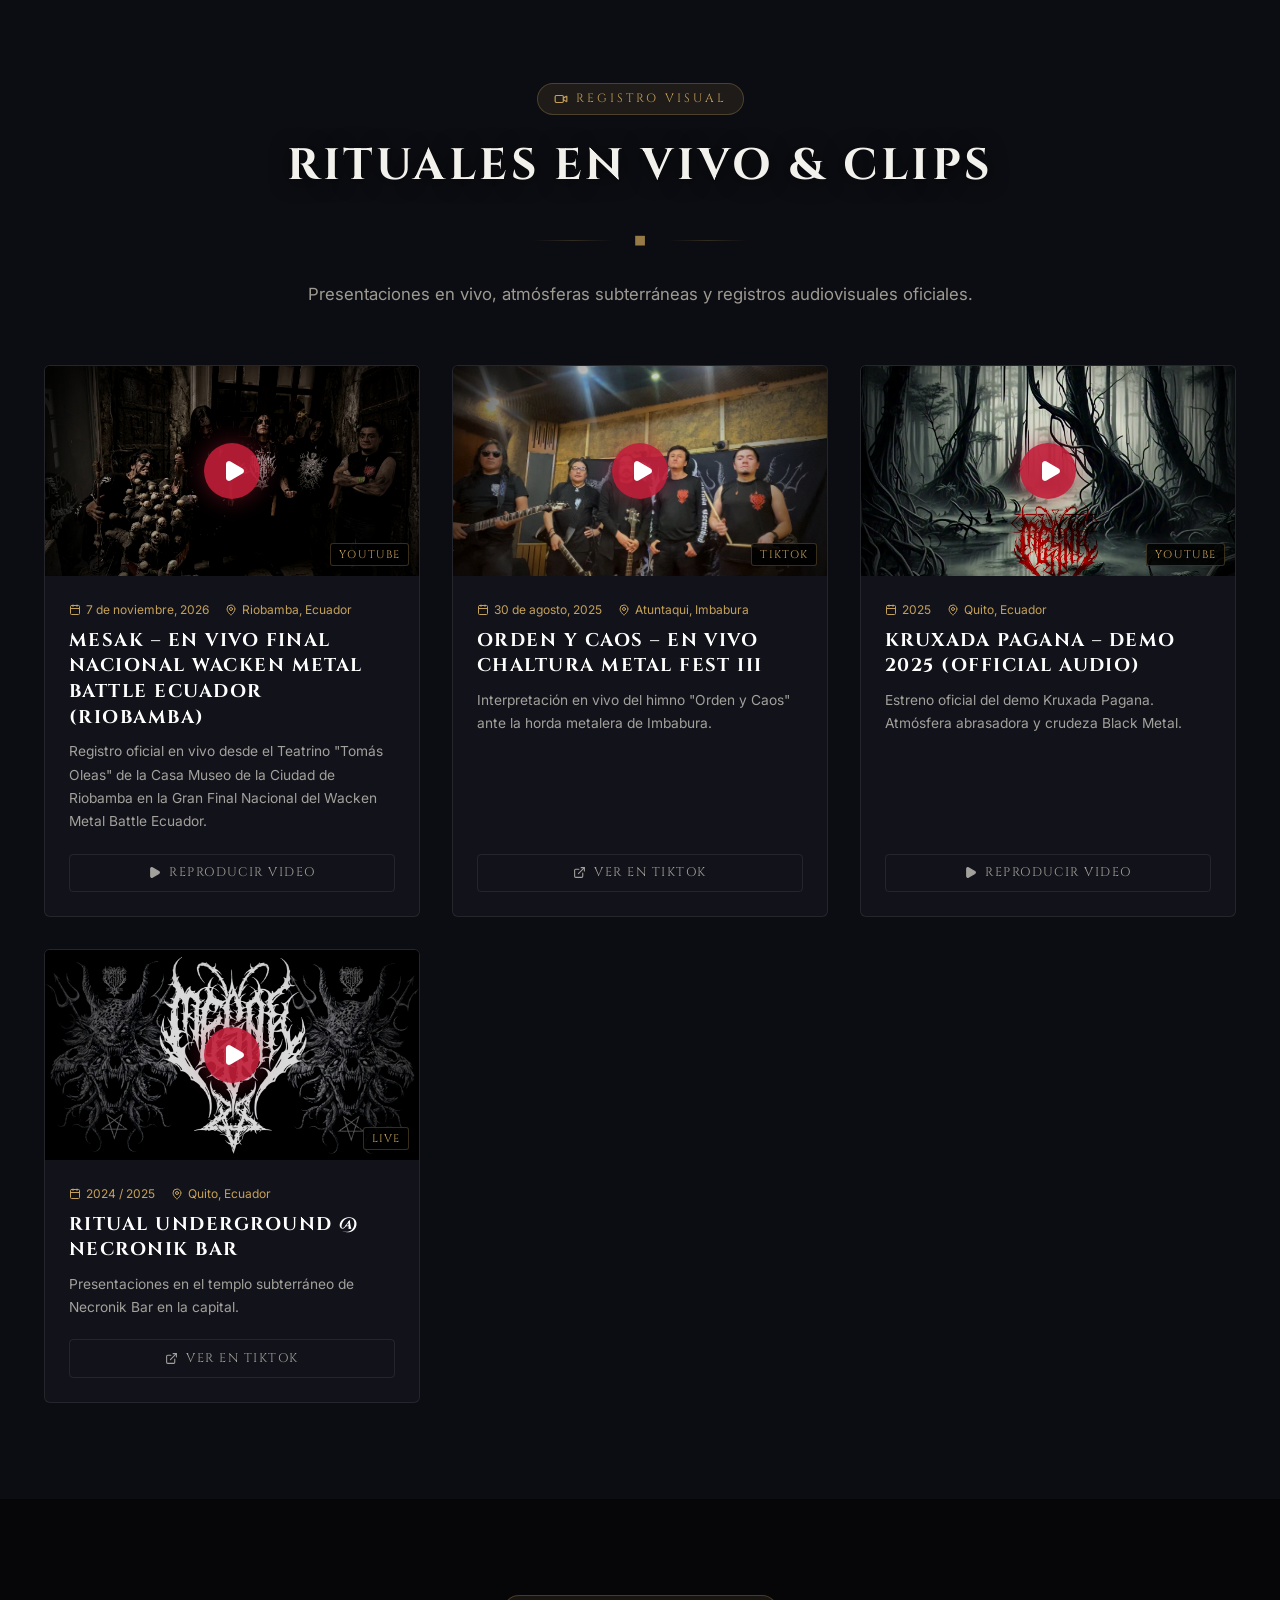
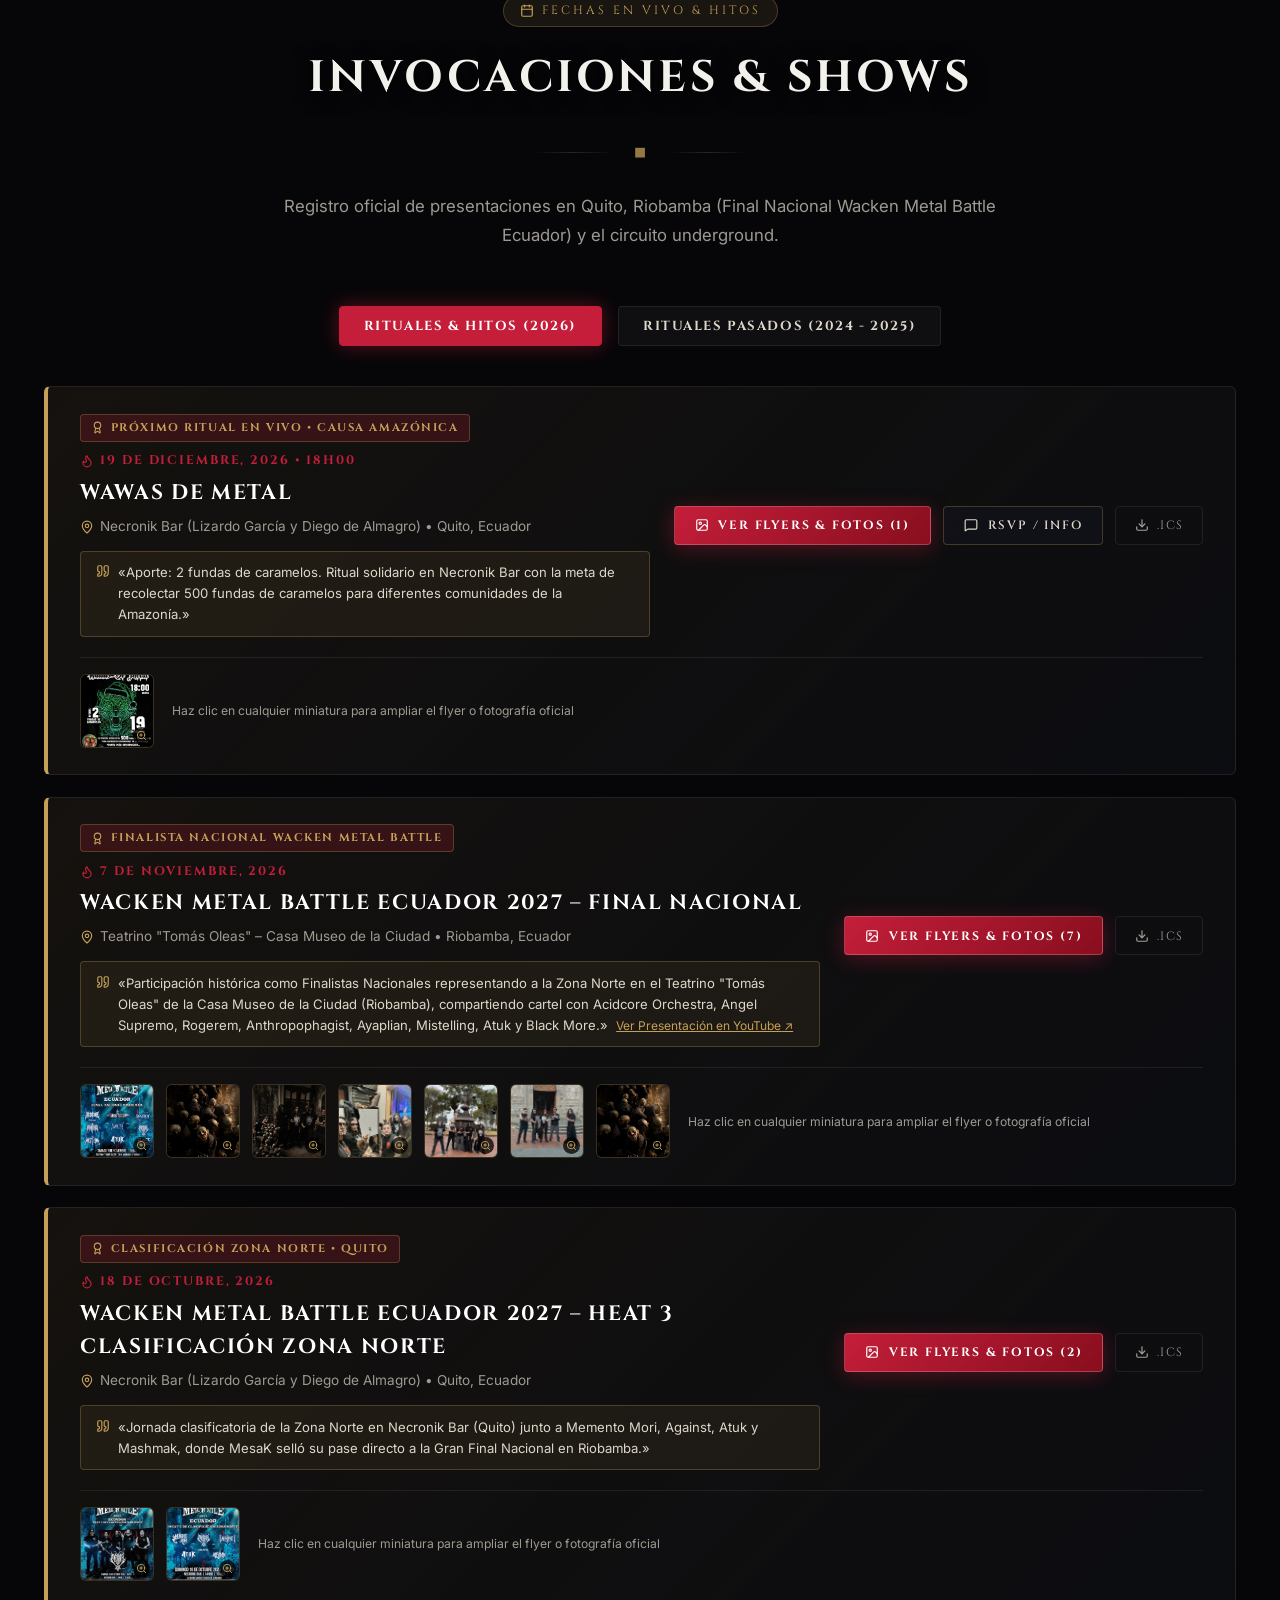
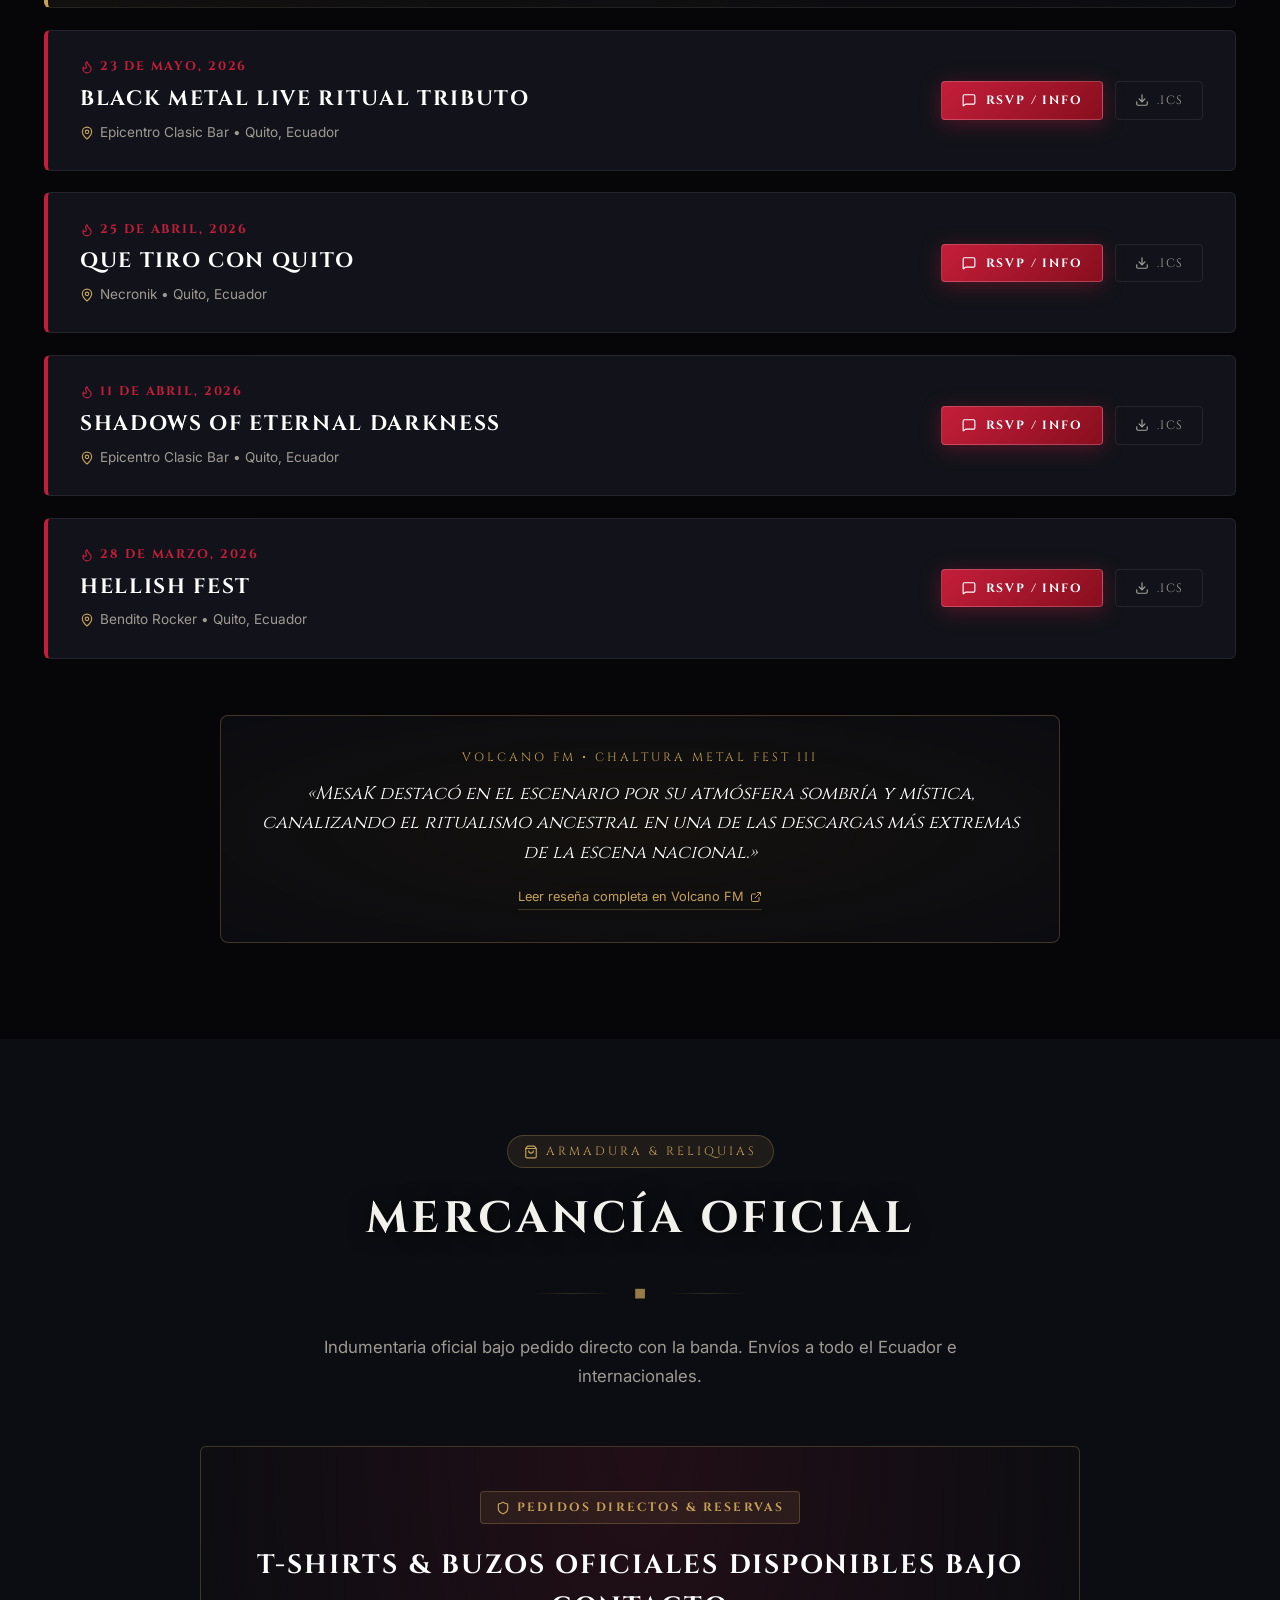
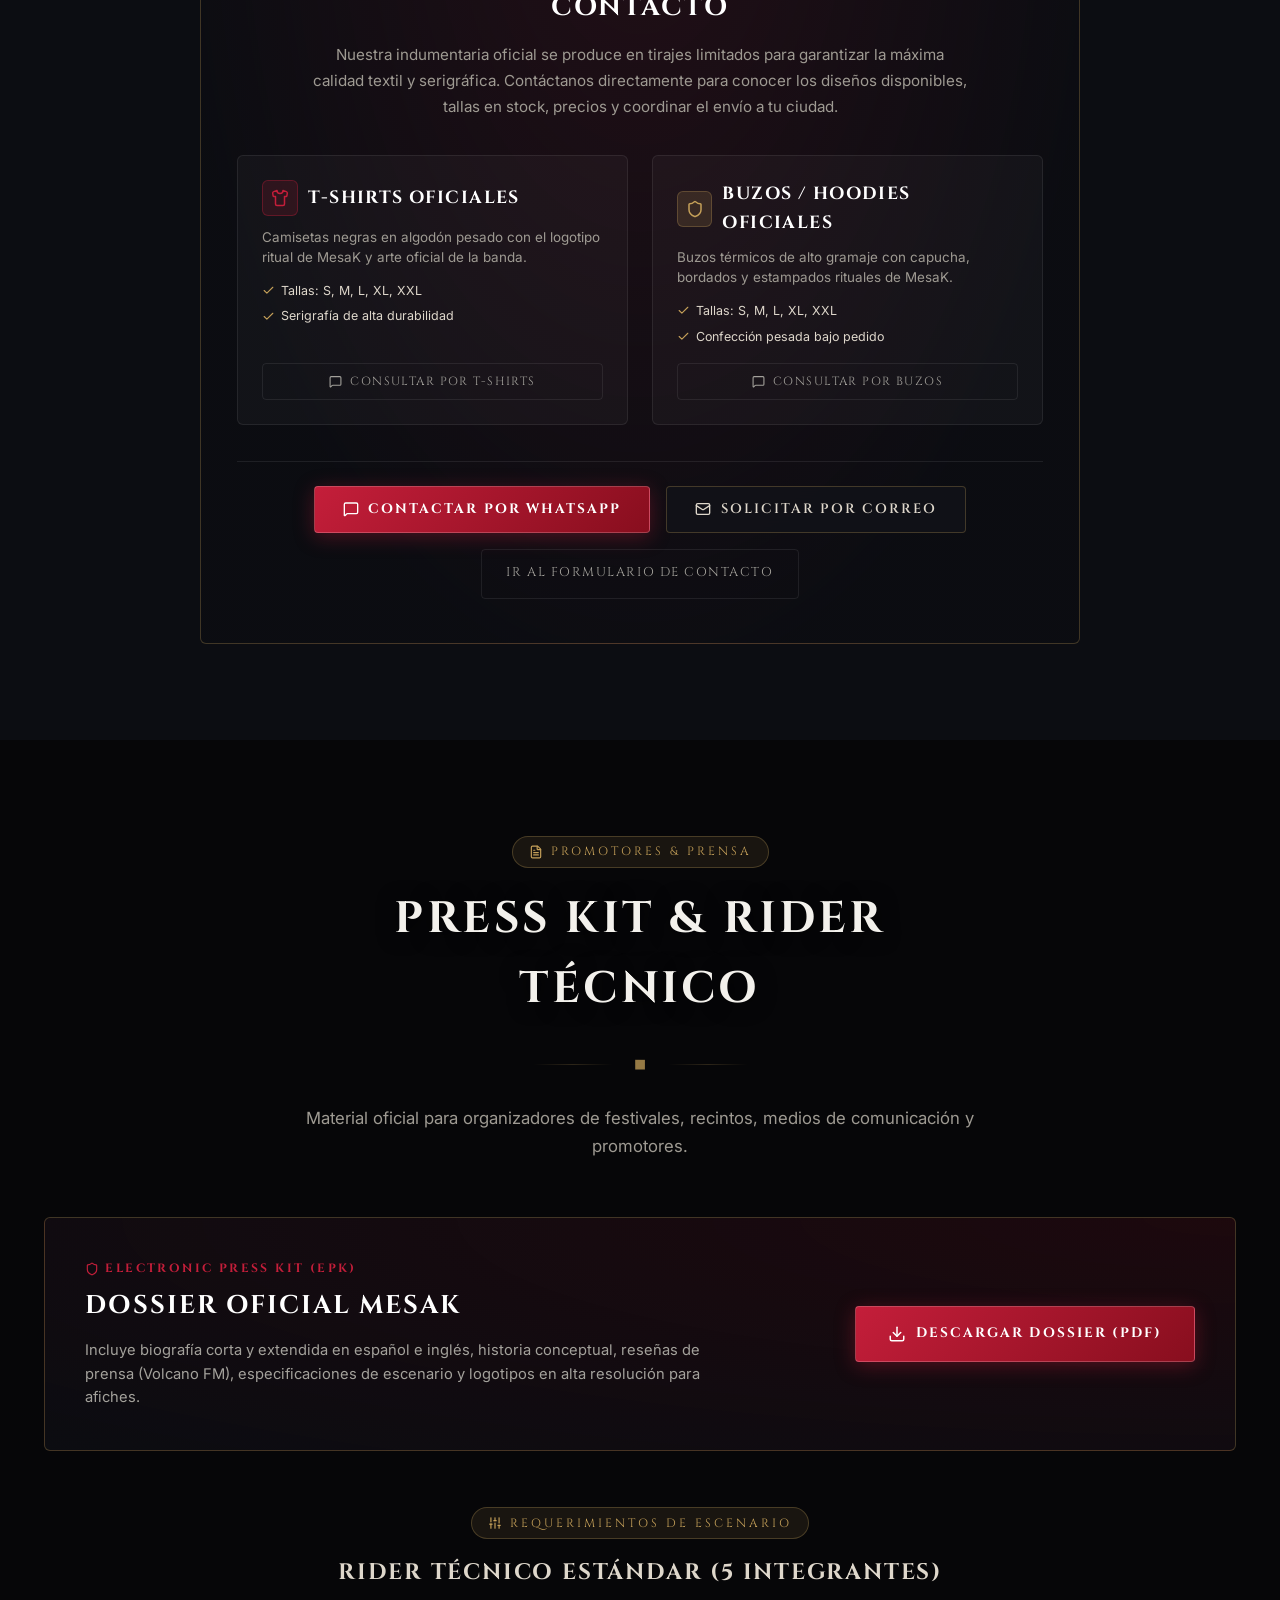
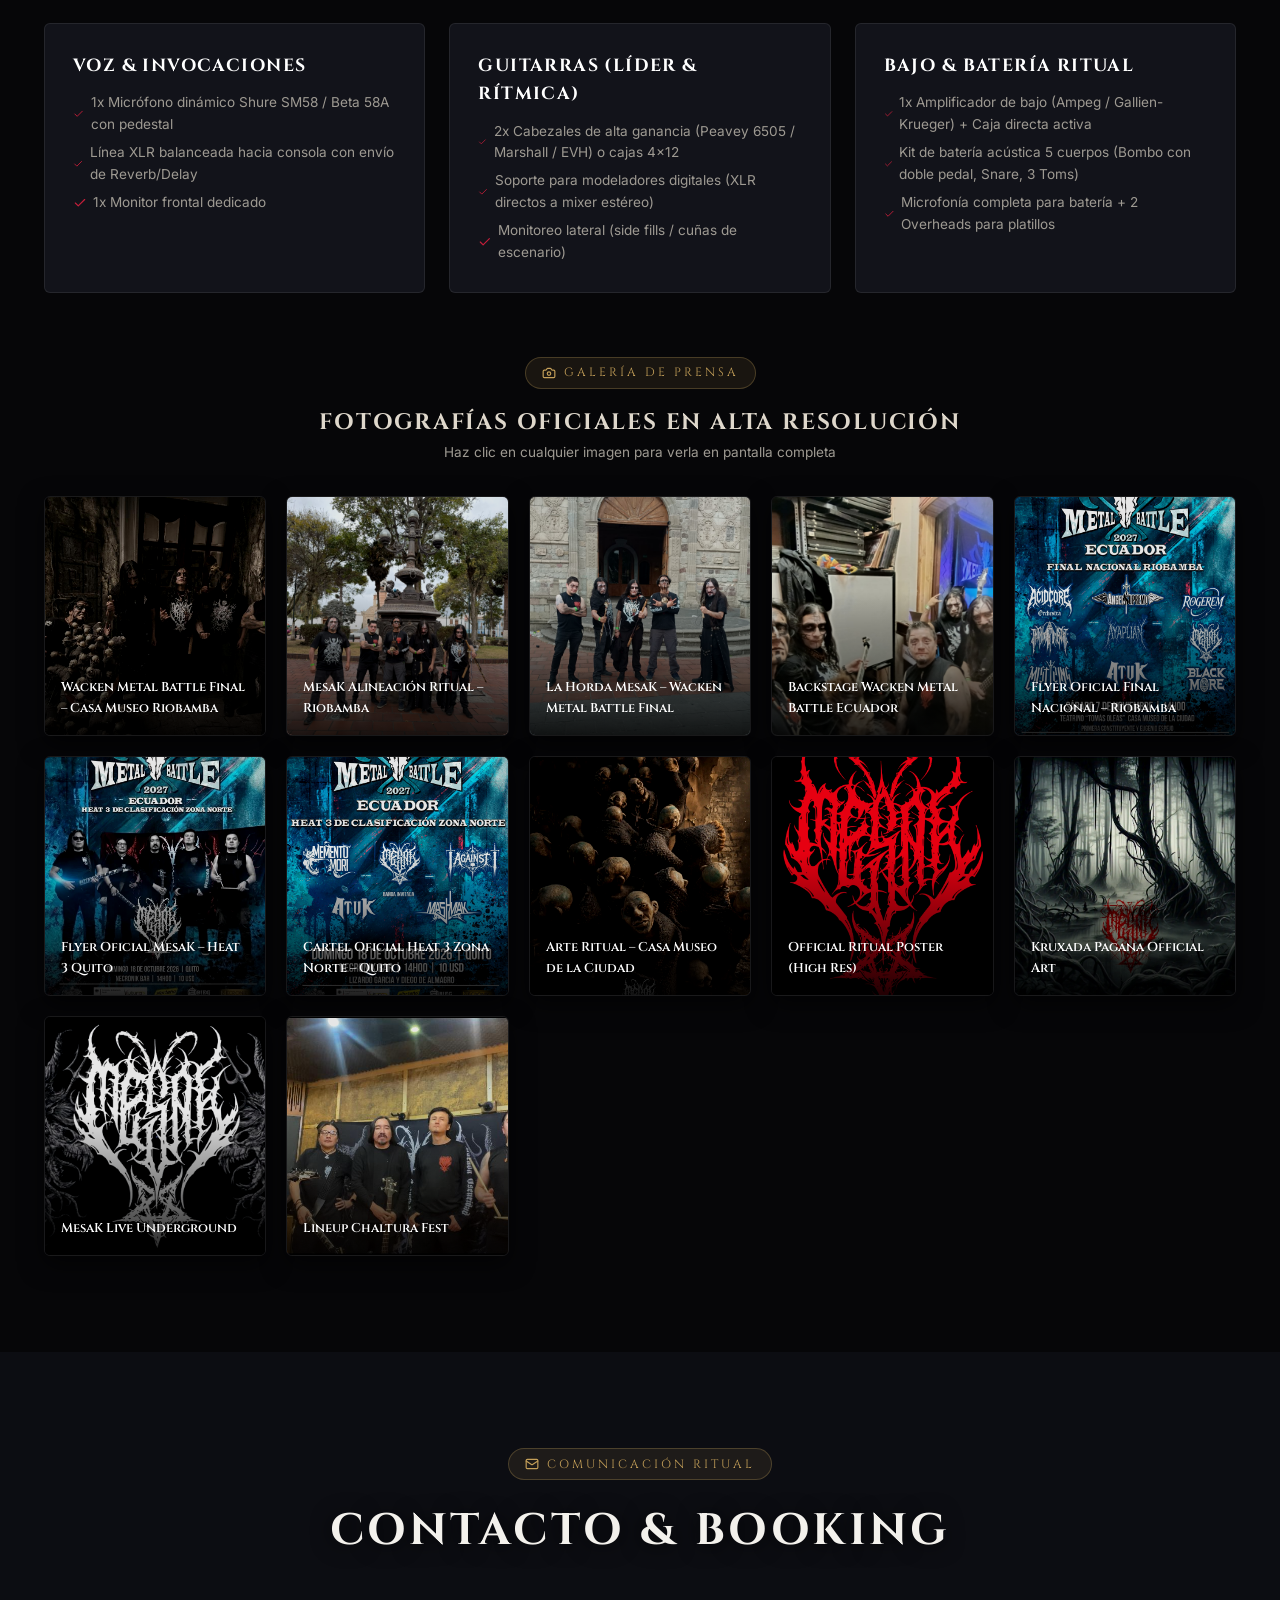
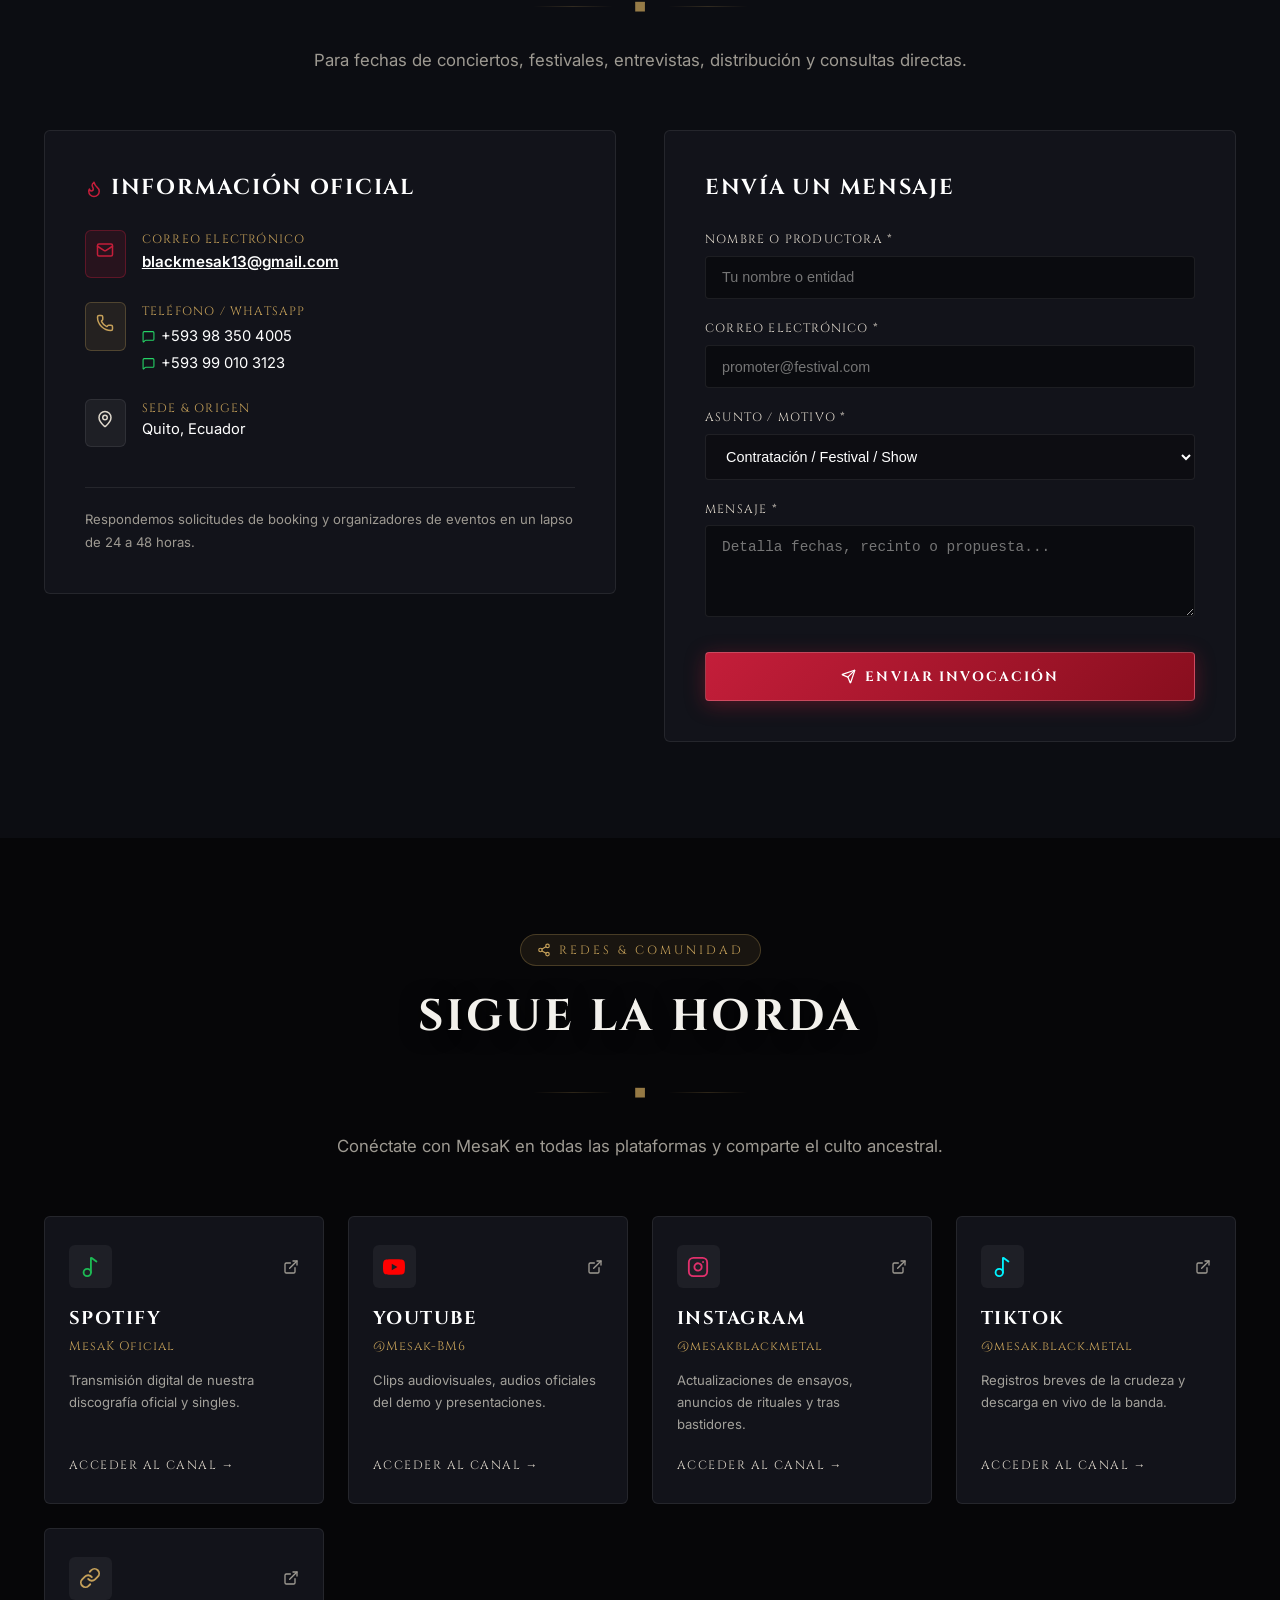
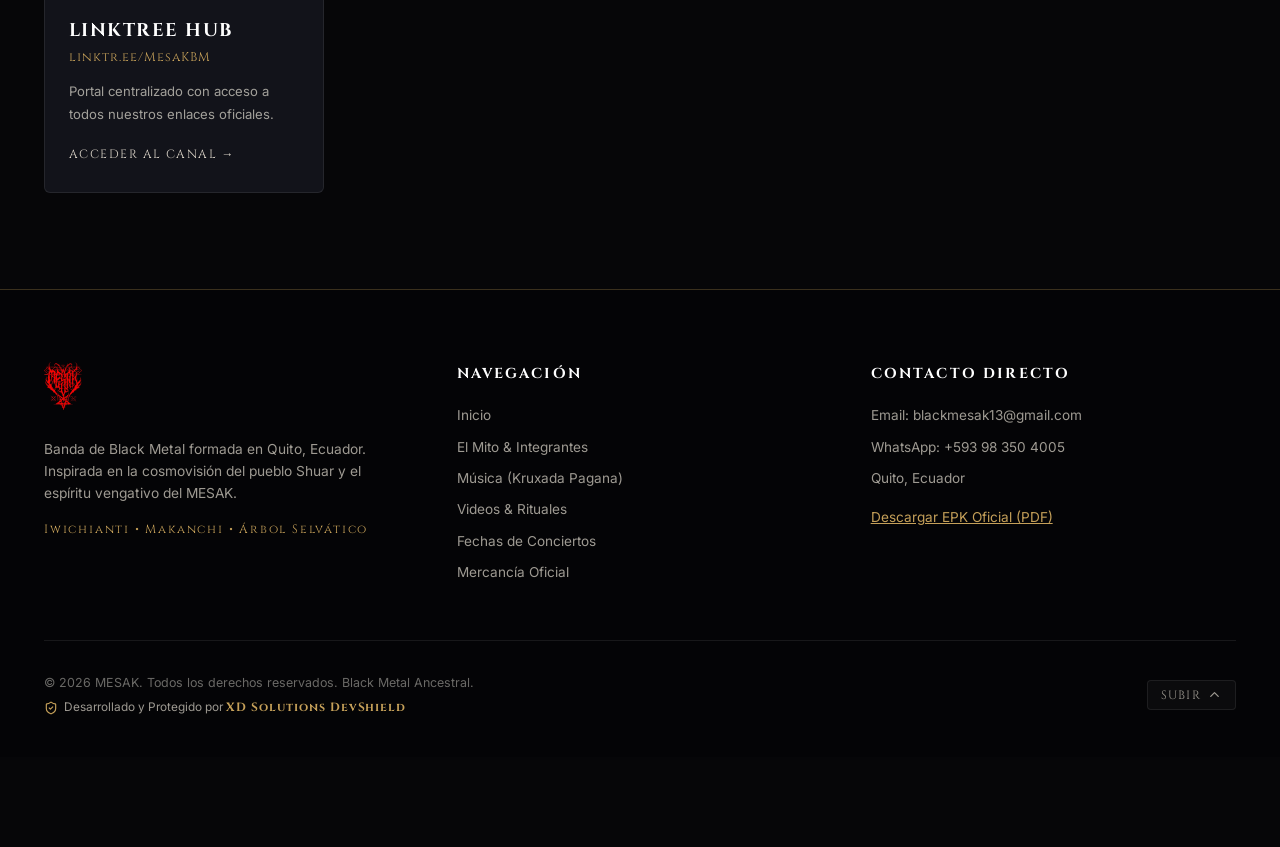
==== commit 5cd88985: "Deploy automático de producción desde repo privado: 850c6f07591b64121fe23b495b8c70876042531d" ====
--- a/index.html
+++ b/index.html
@@ -21,7 +21,7 @@
     <link rel="preconnect" href="https://fonts.googleapis.com" />
     <link rel="preconnect" href="https://fonts.gstatic.com" crossorigin />
     <link href="https://fonts.googleapis.com/css2?family=Cinzel+Decorative:wght@700;900&family=Cinzel:wght@400;600;700;900&family=Inter:wght@300;400;500;600;700&display=swap" rel="stylesheet" />
-    <script type="module" crossorigin src="./assets/index-RJOrHDux.js"></script>
+    <script type="module" crossorigin src="./assets/index-CMLwk4I7.js"></script>
     <link rel="stylesheet" crossorigin href="./assets/index-CI965cwR.css">
   </head>
   <body>
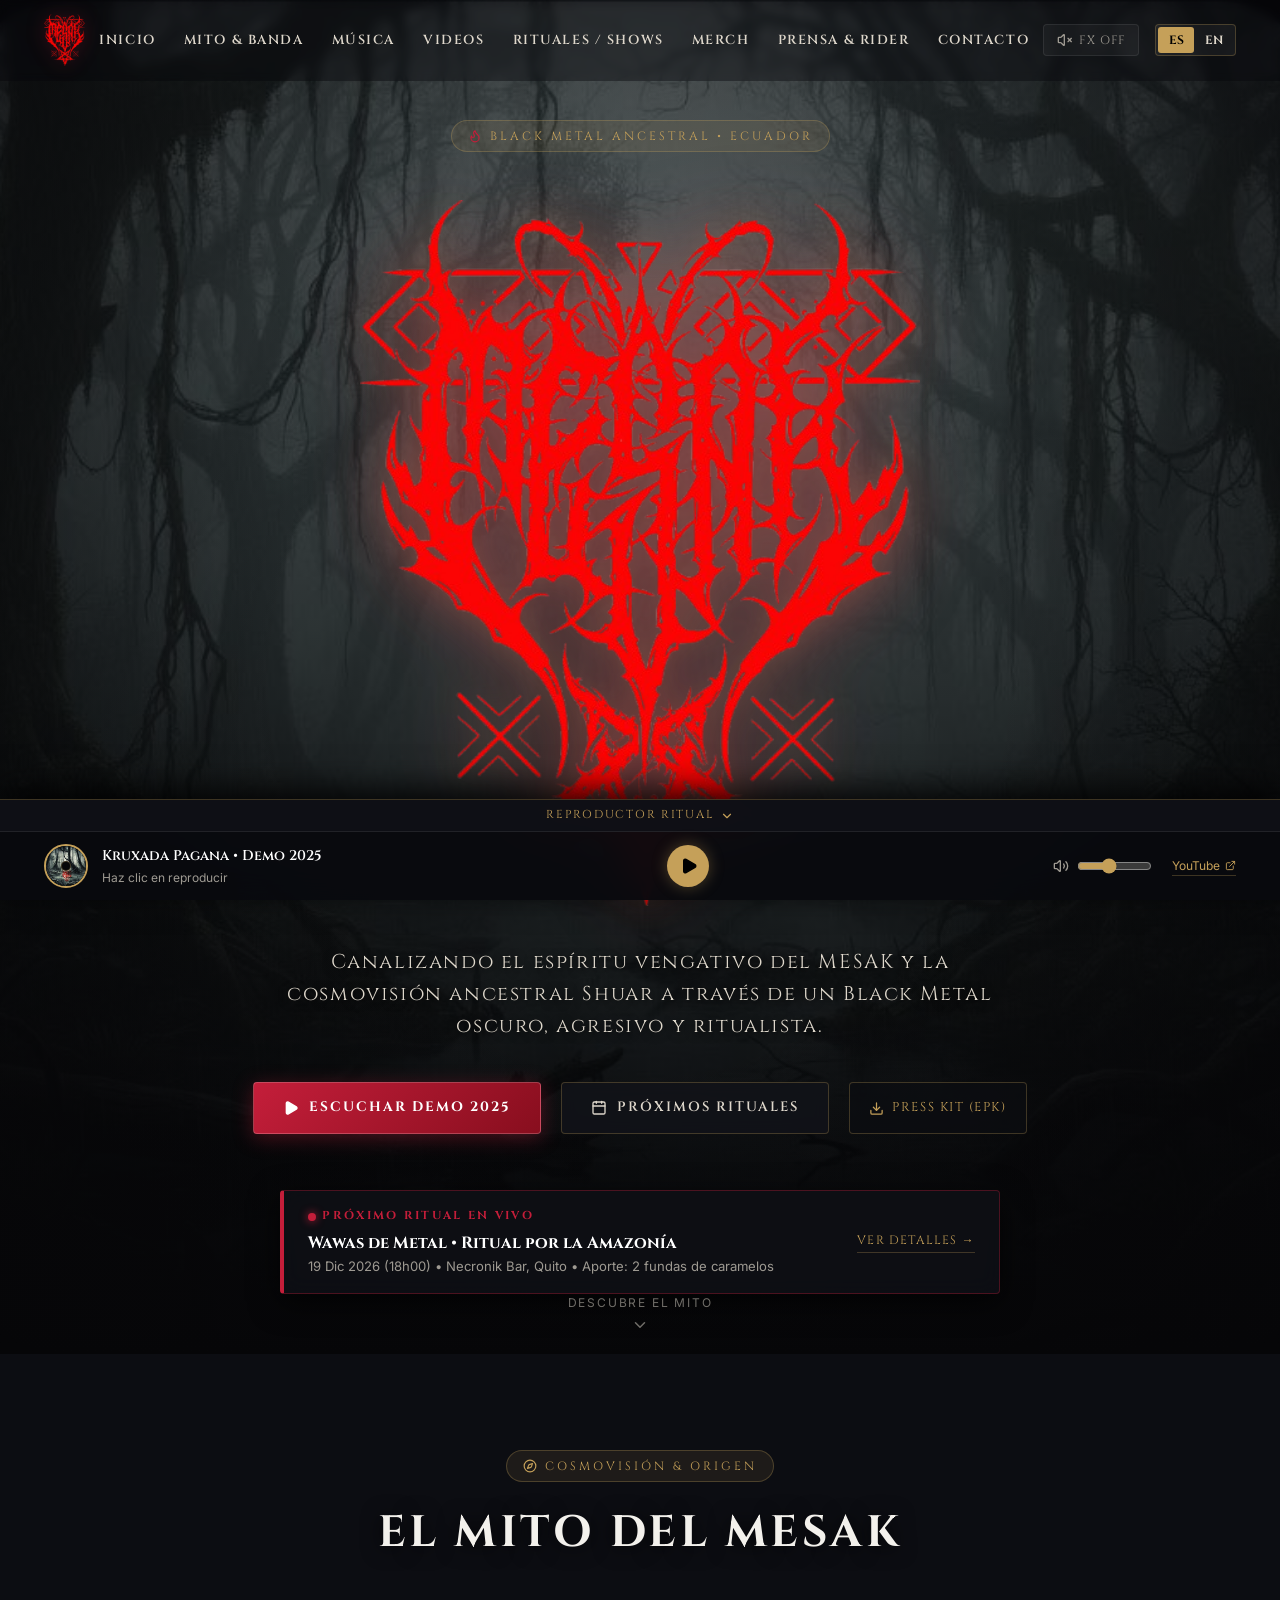
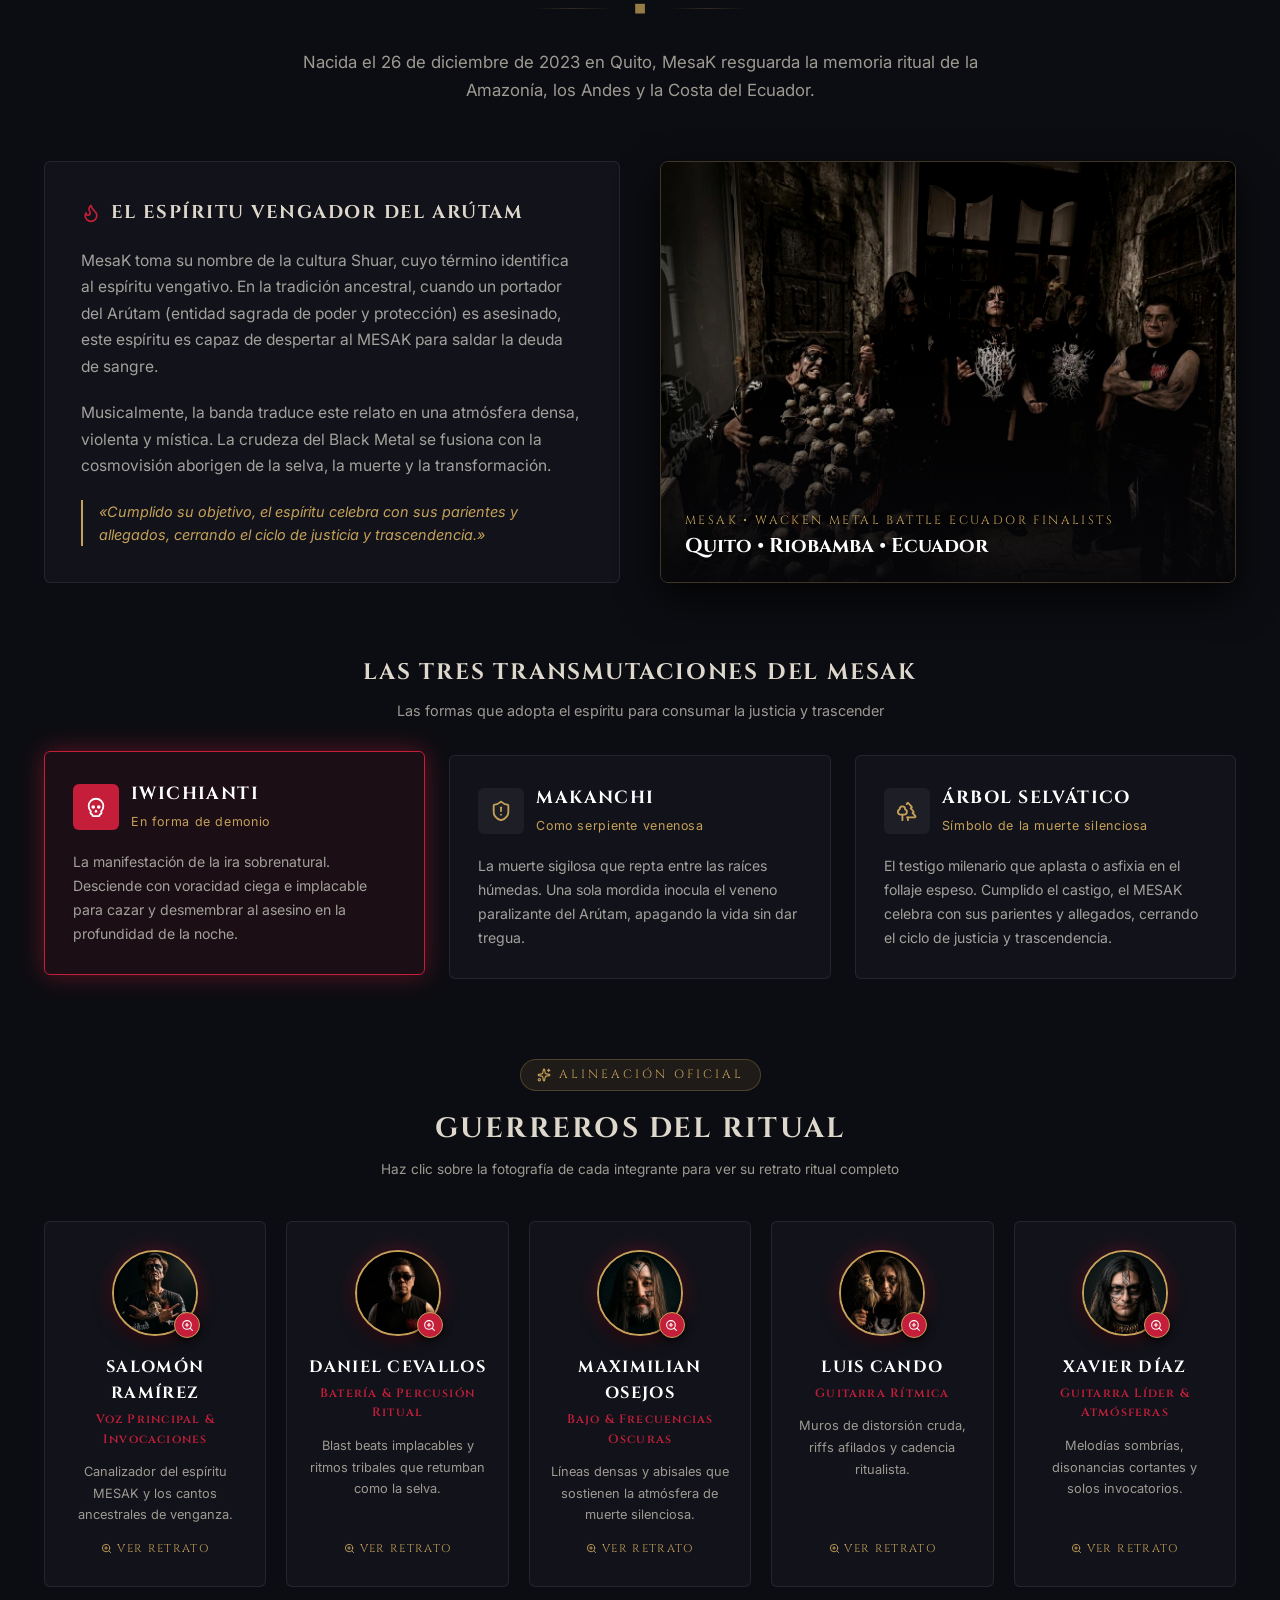
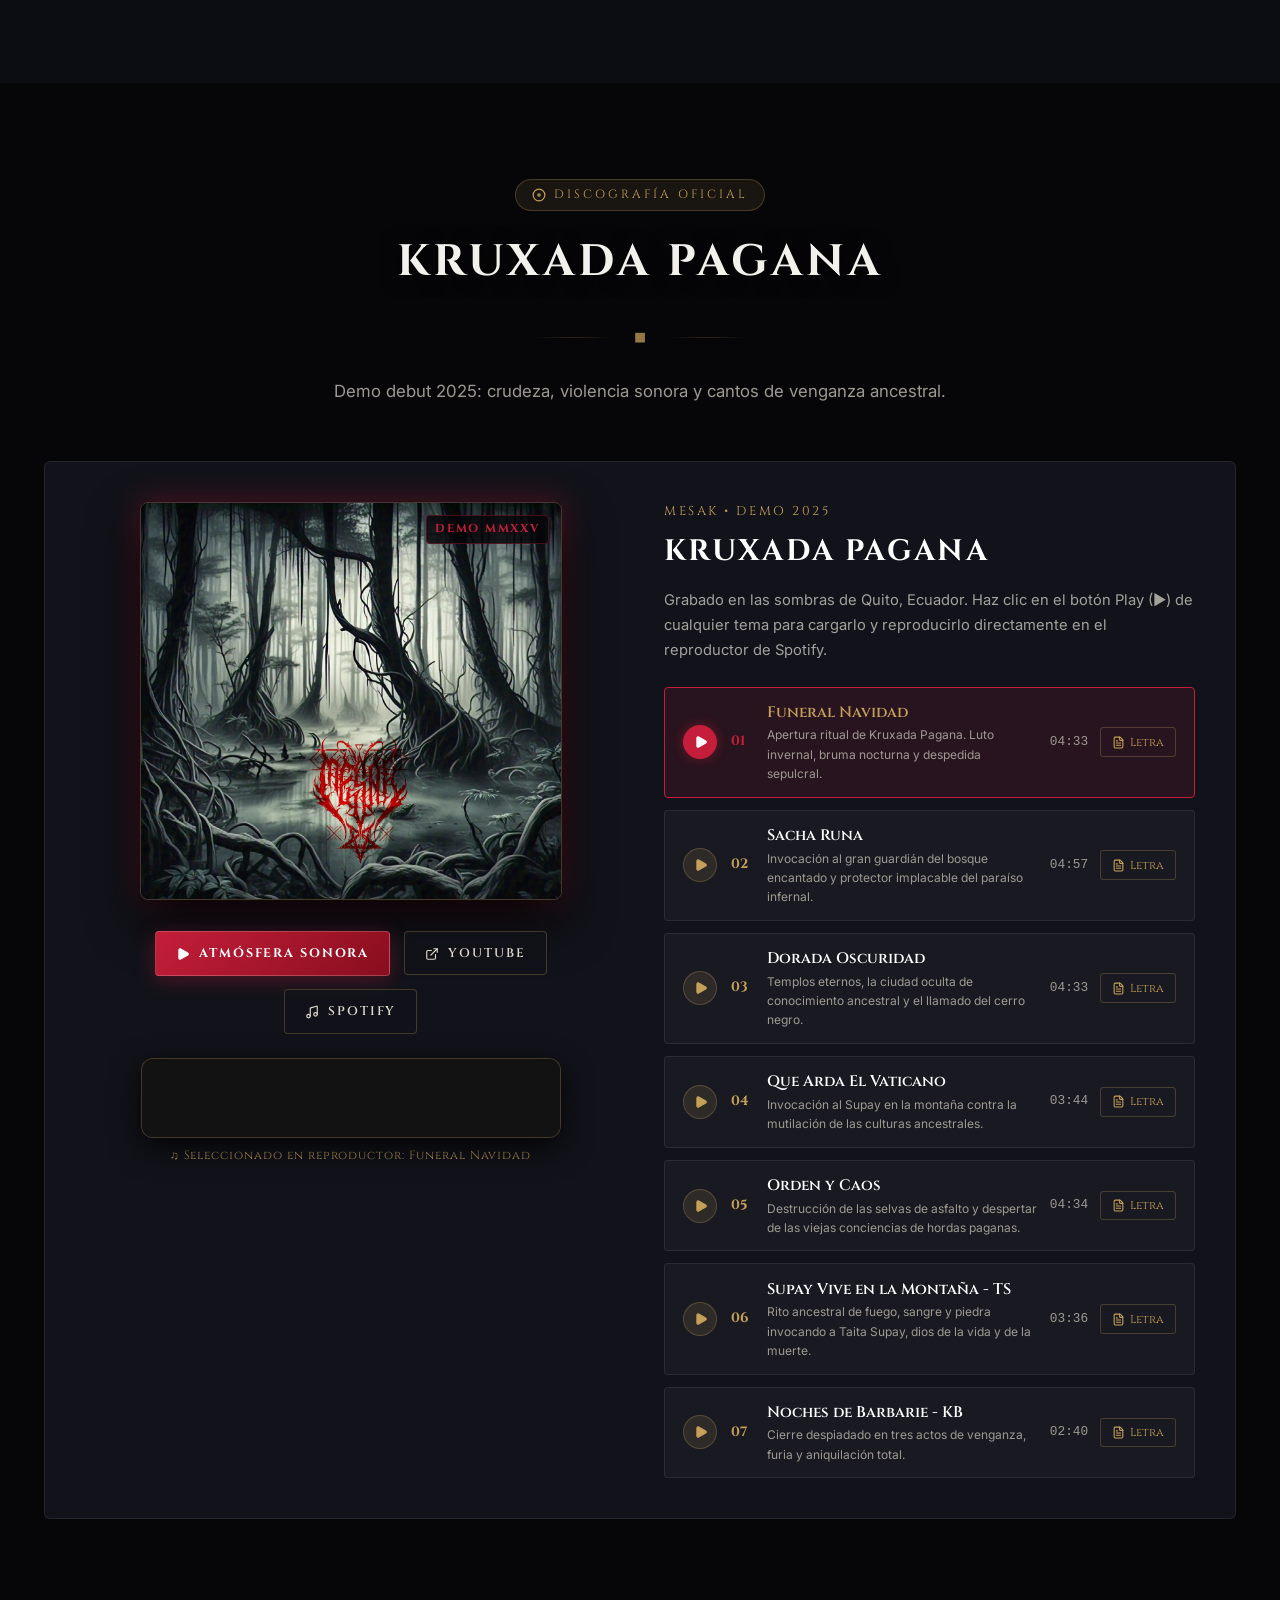
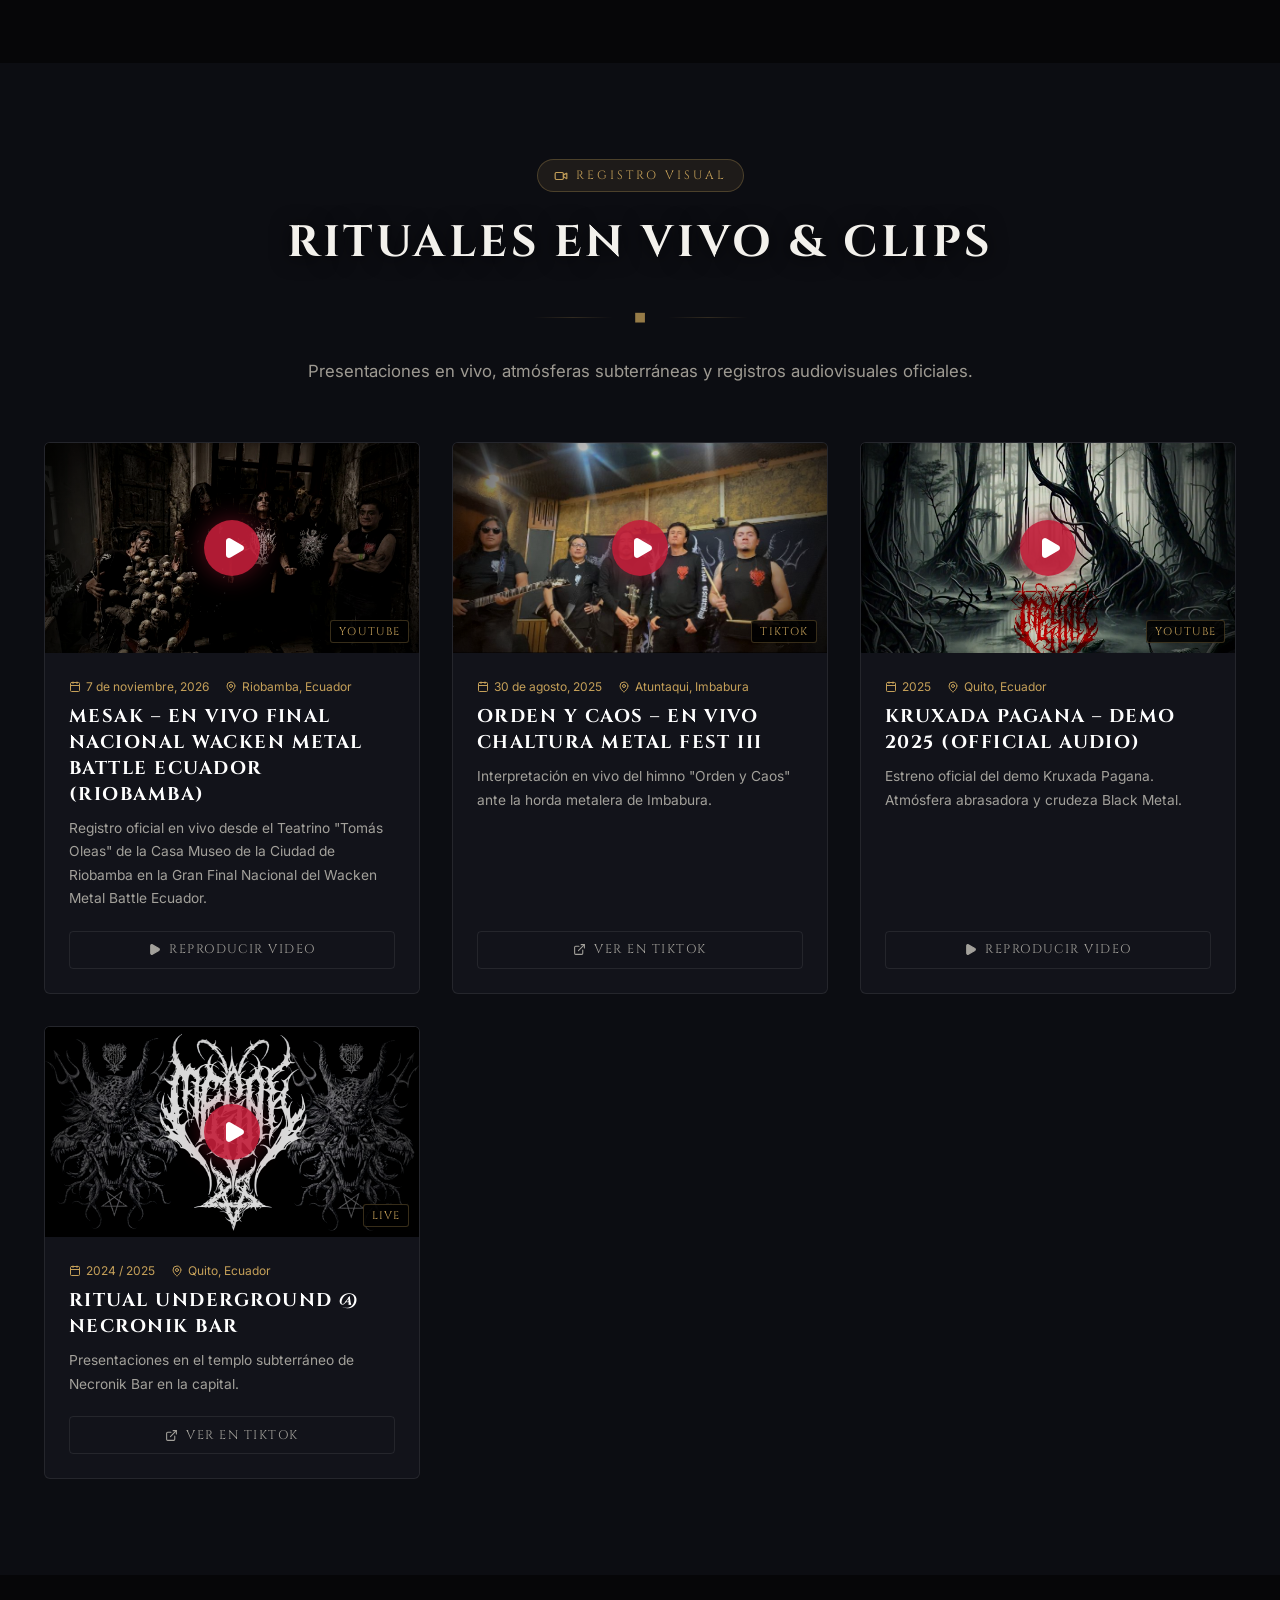
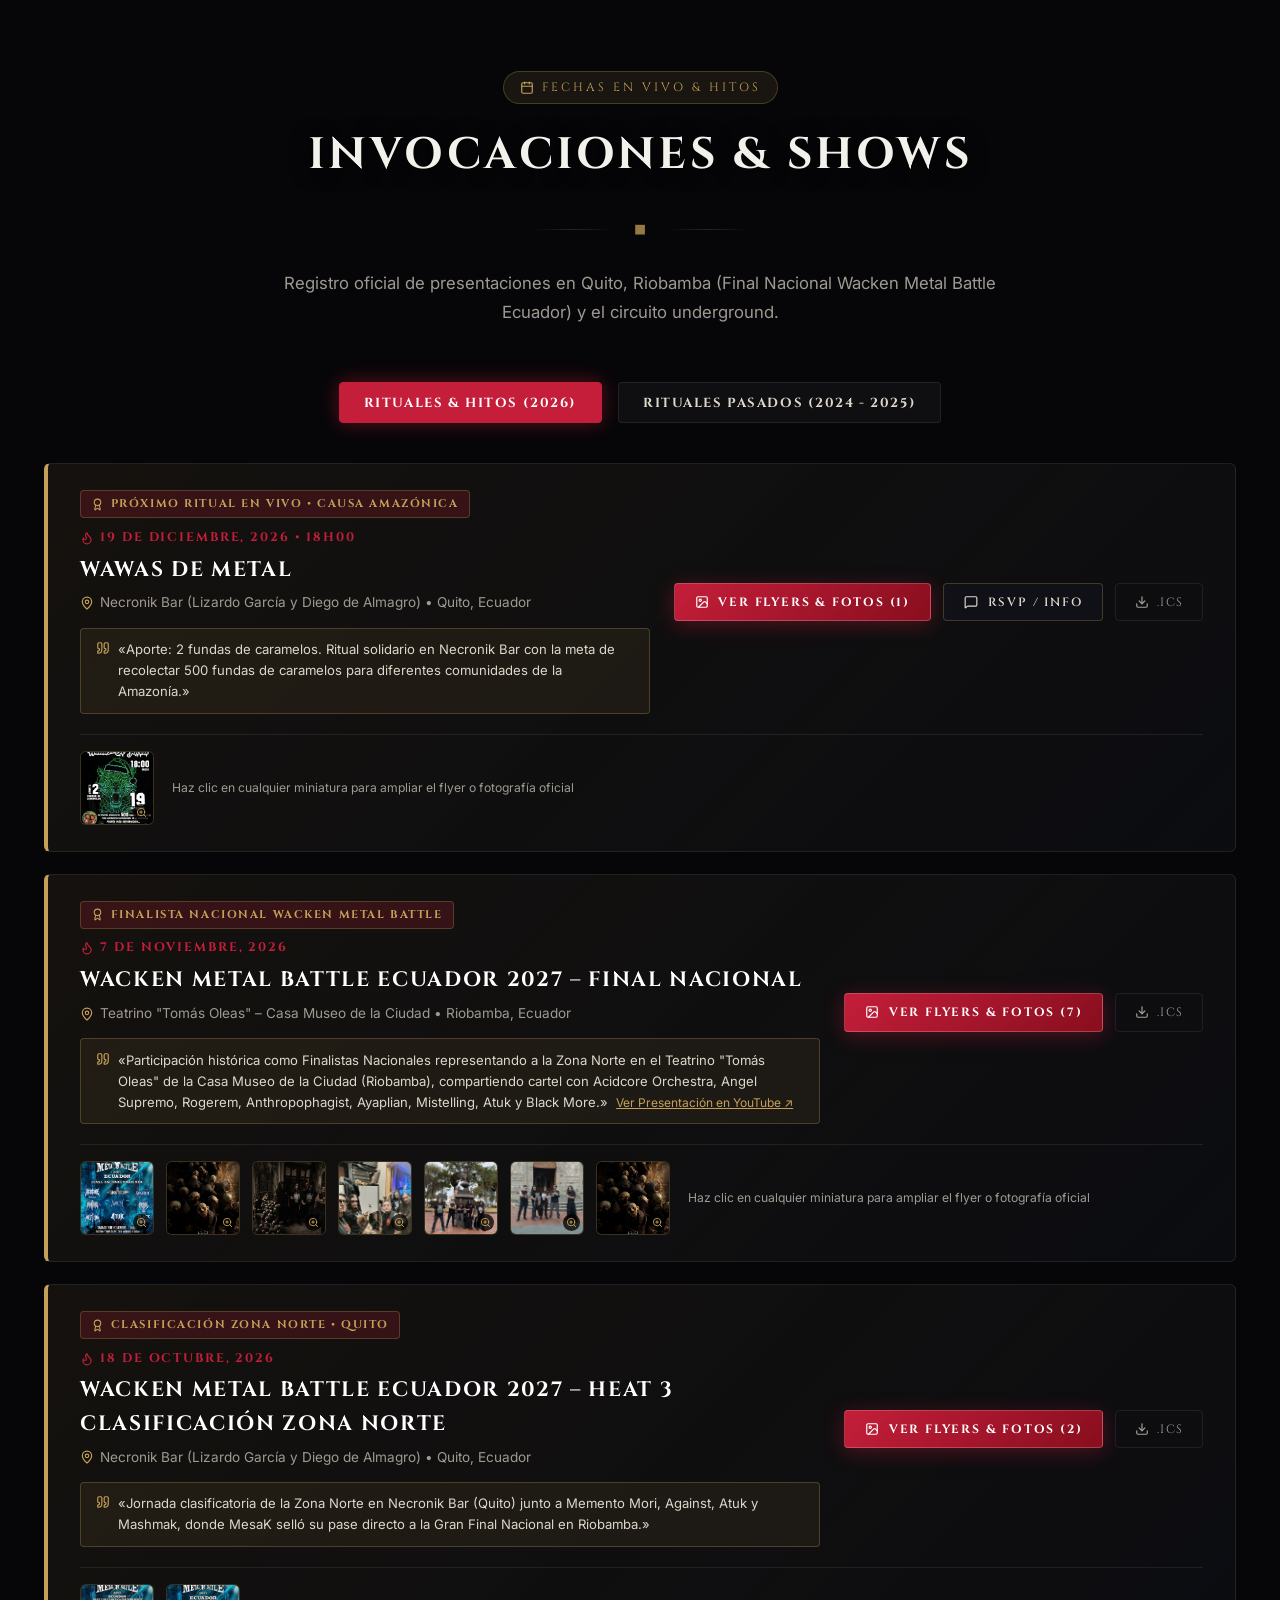
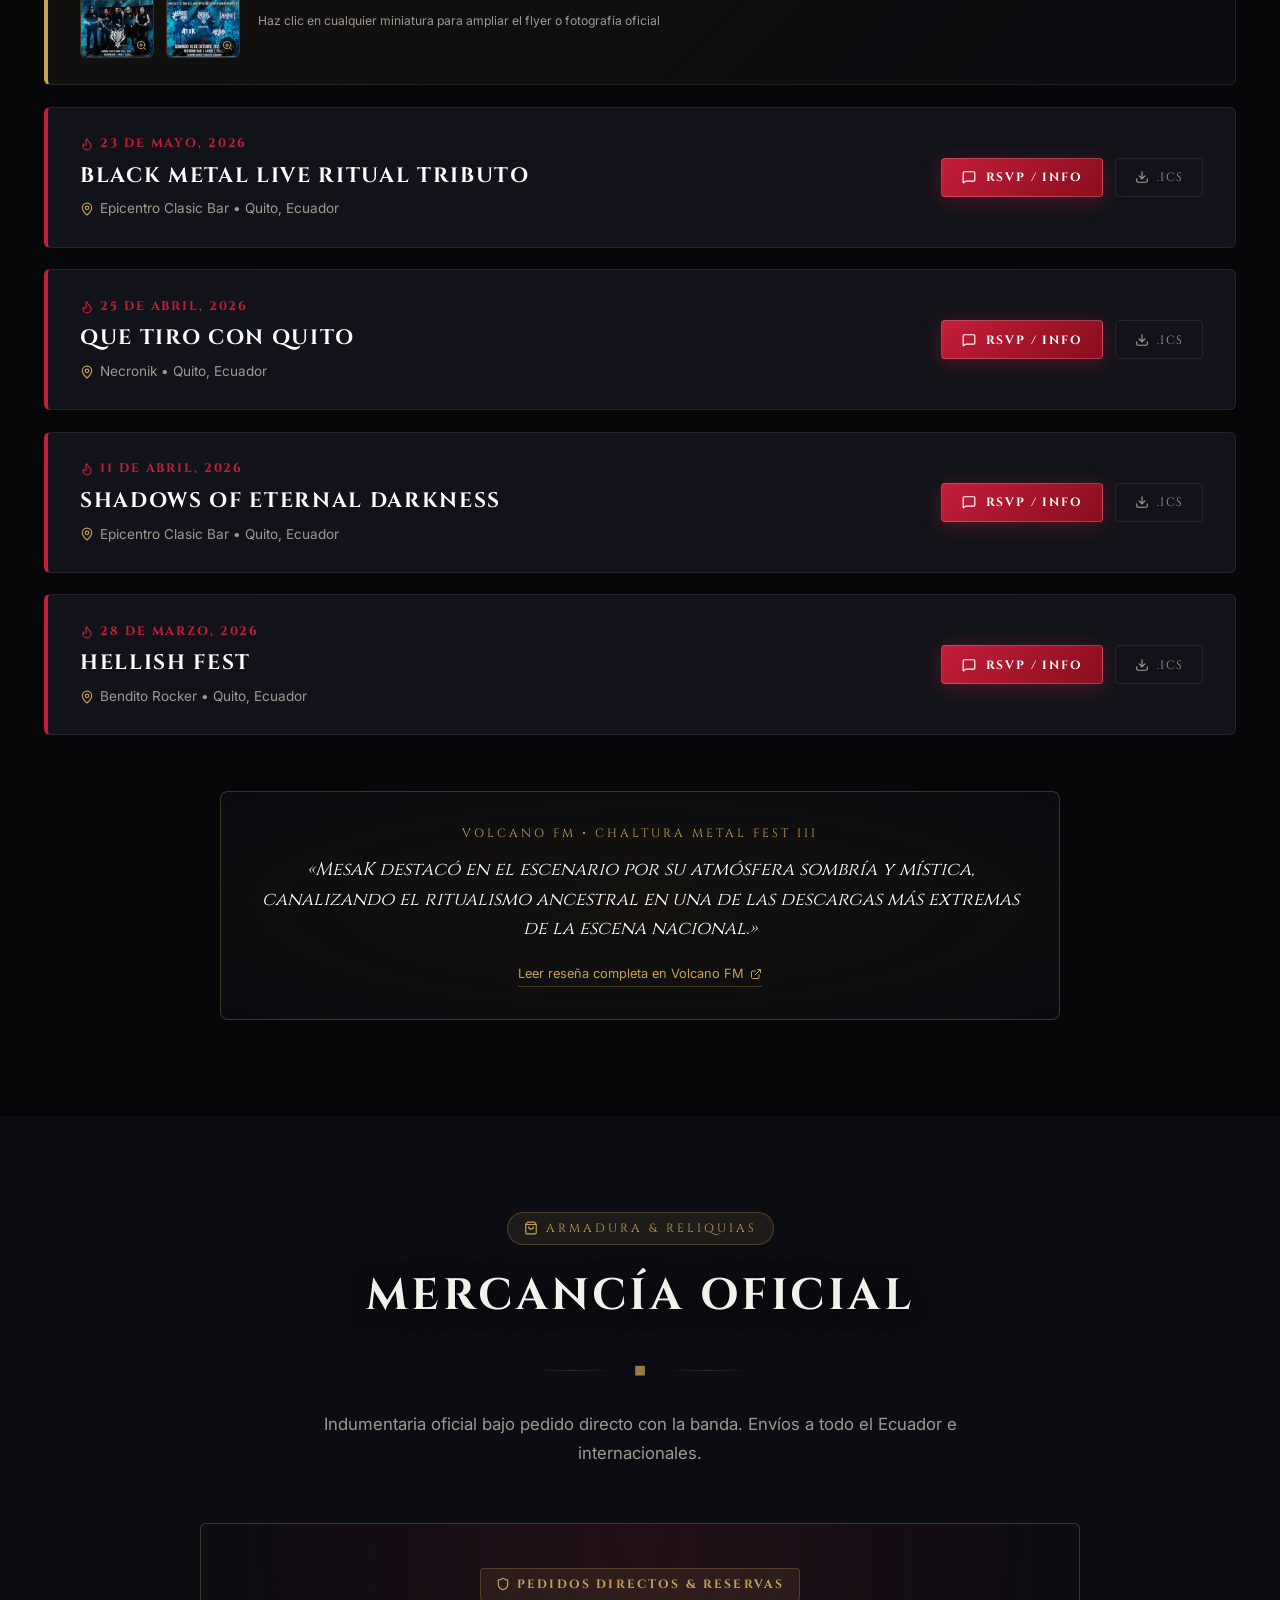
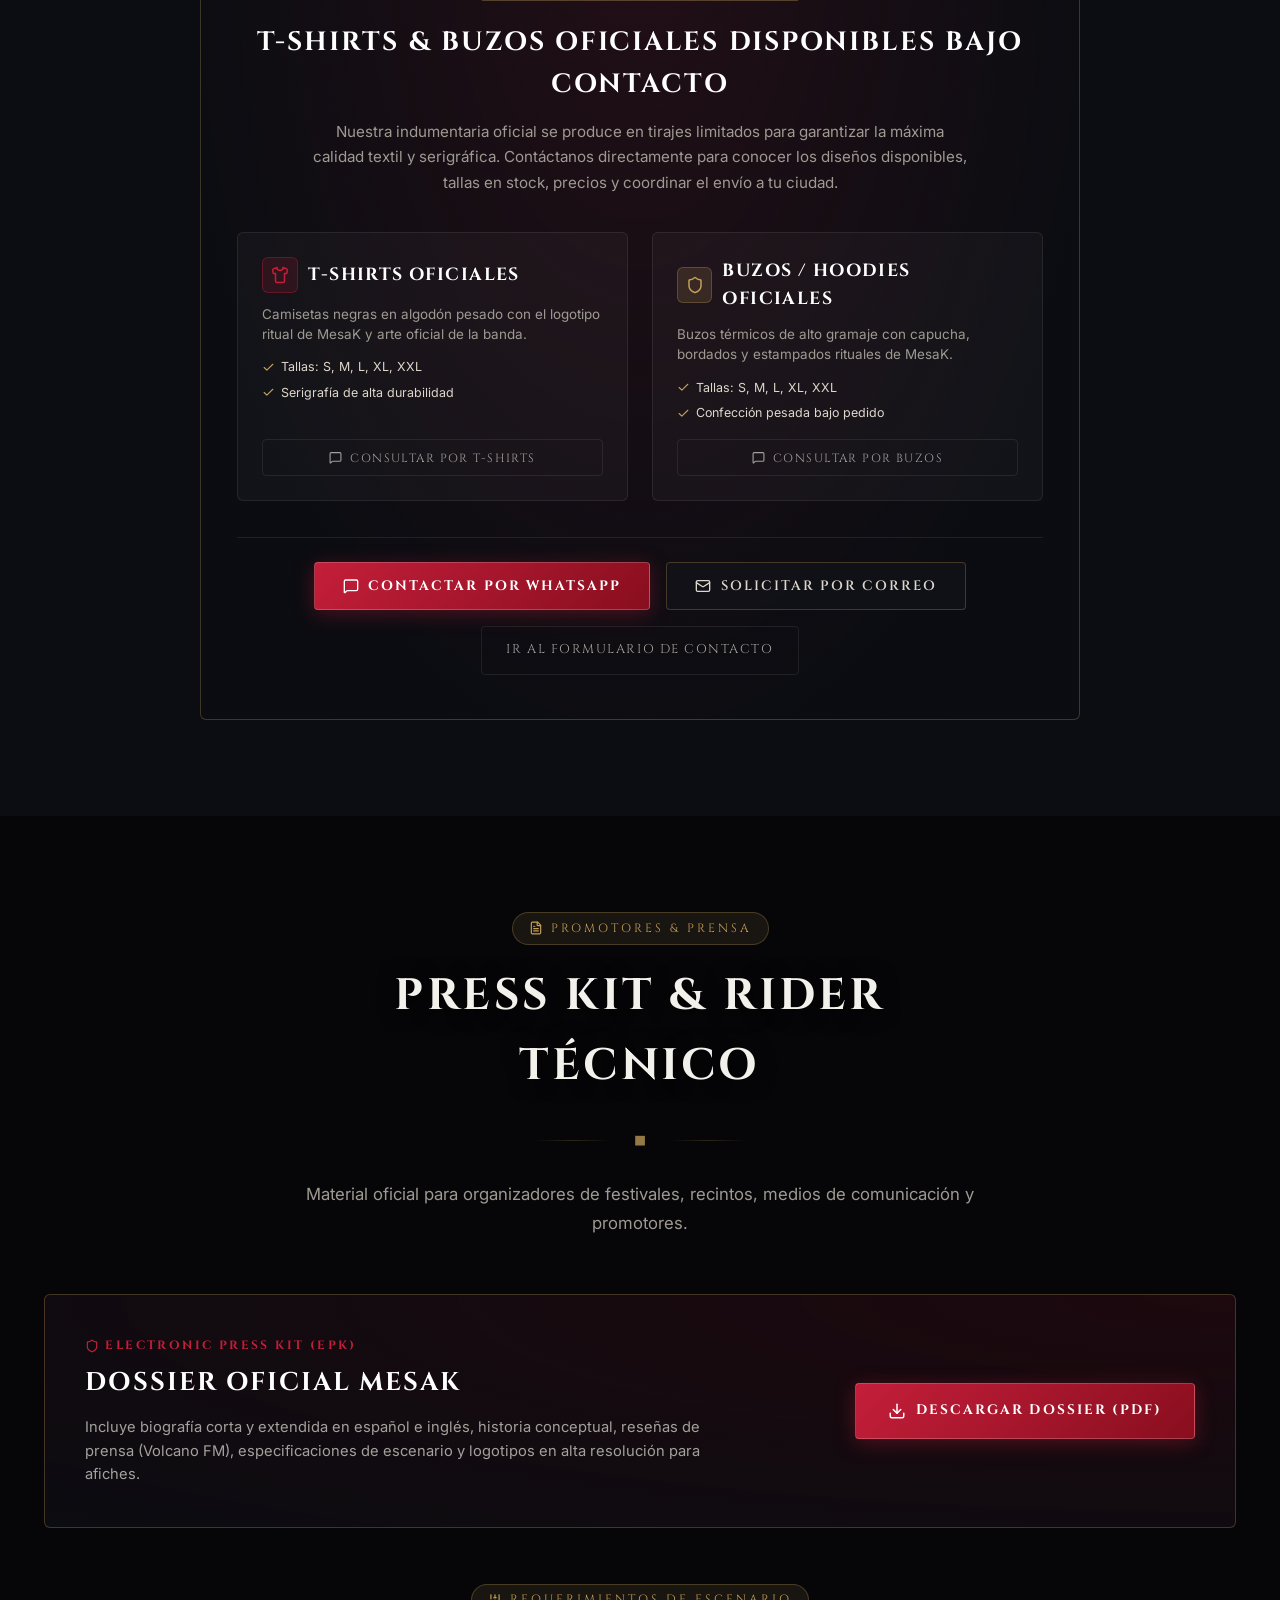
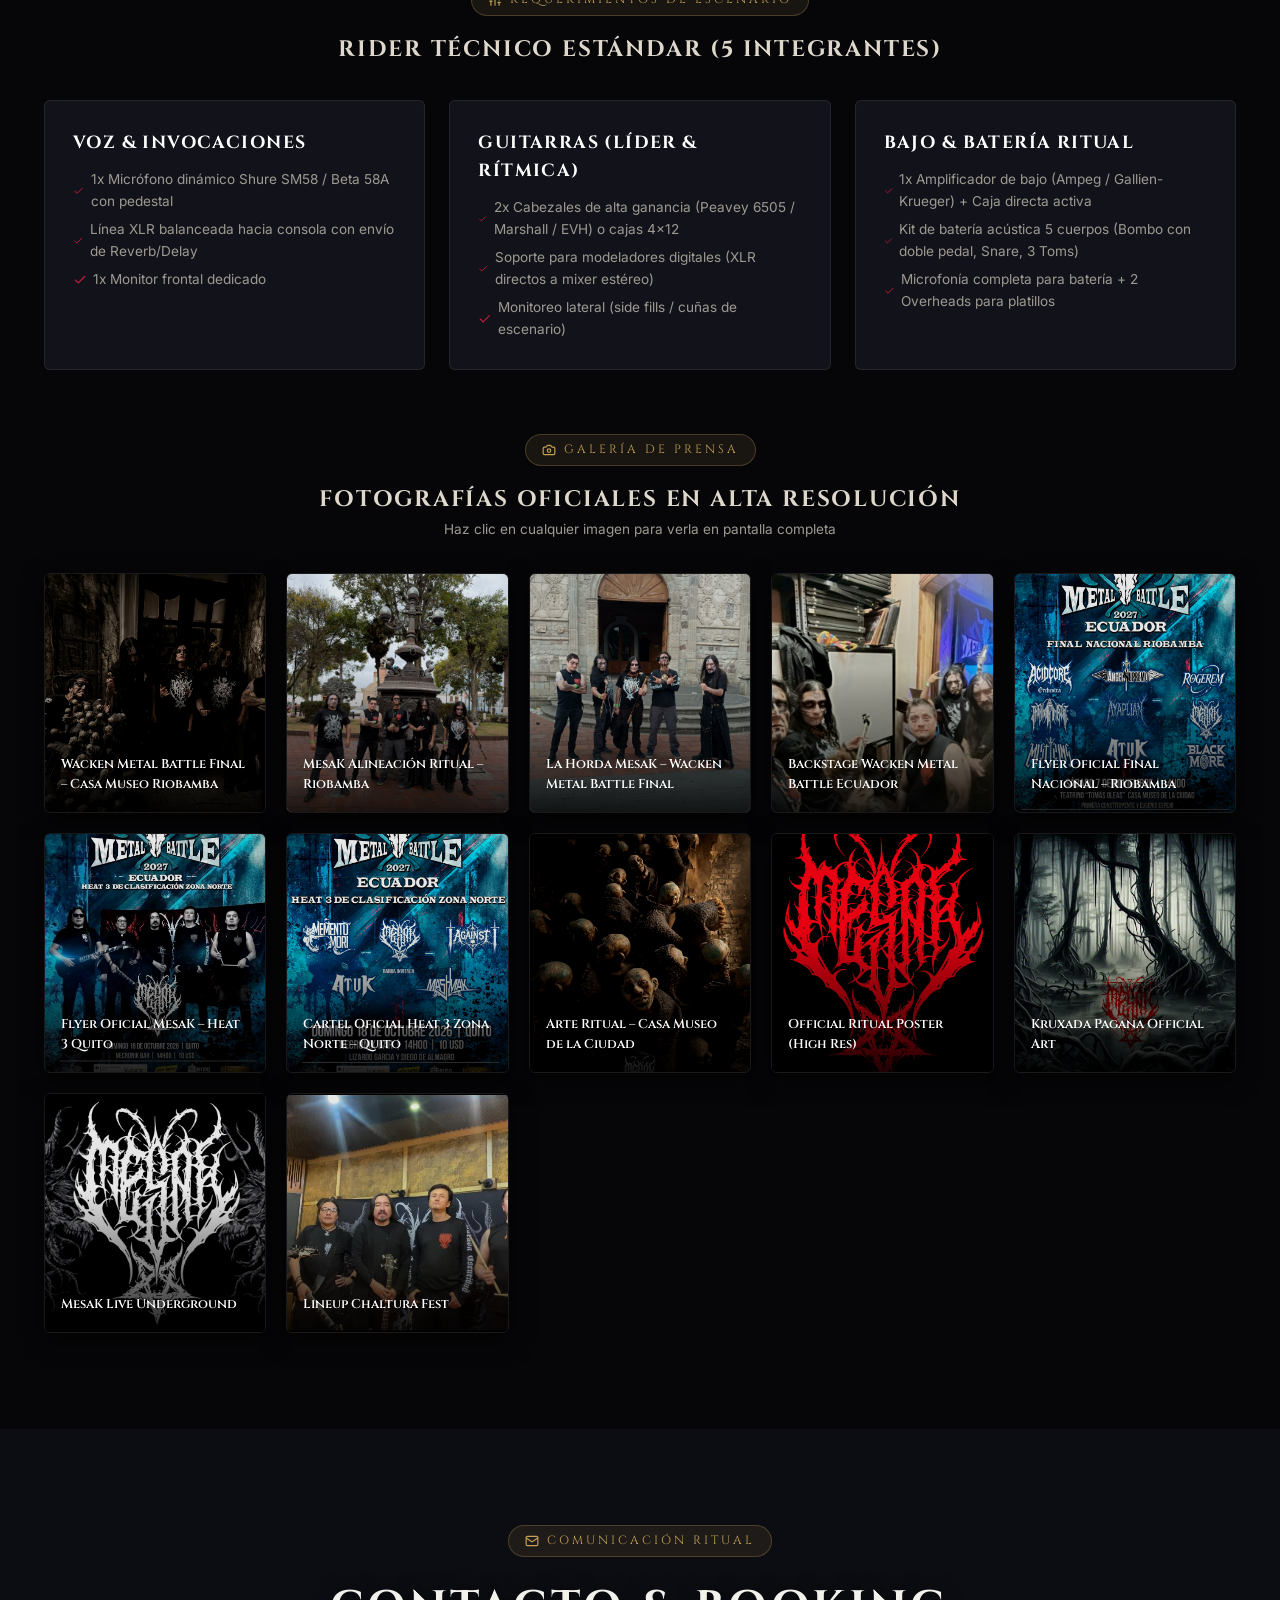
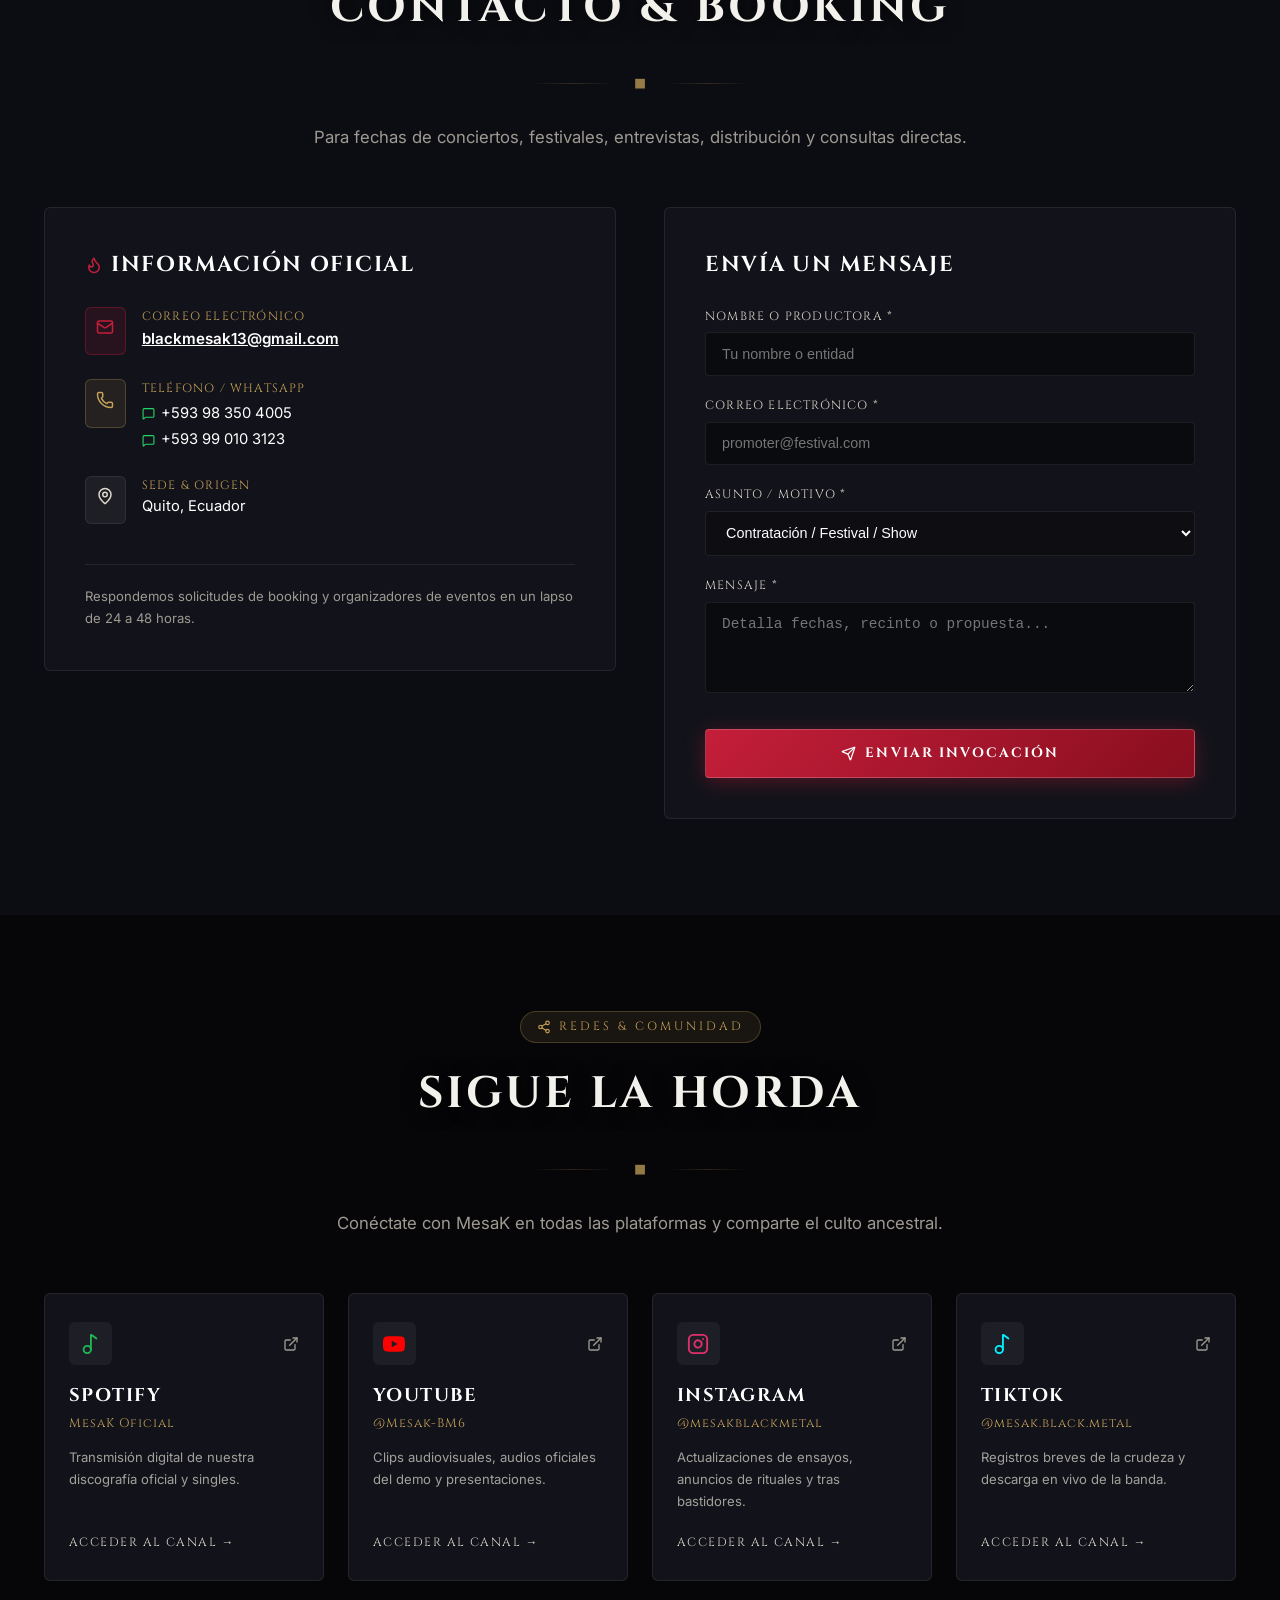
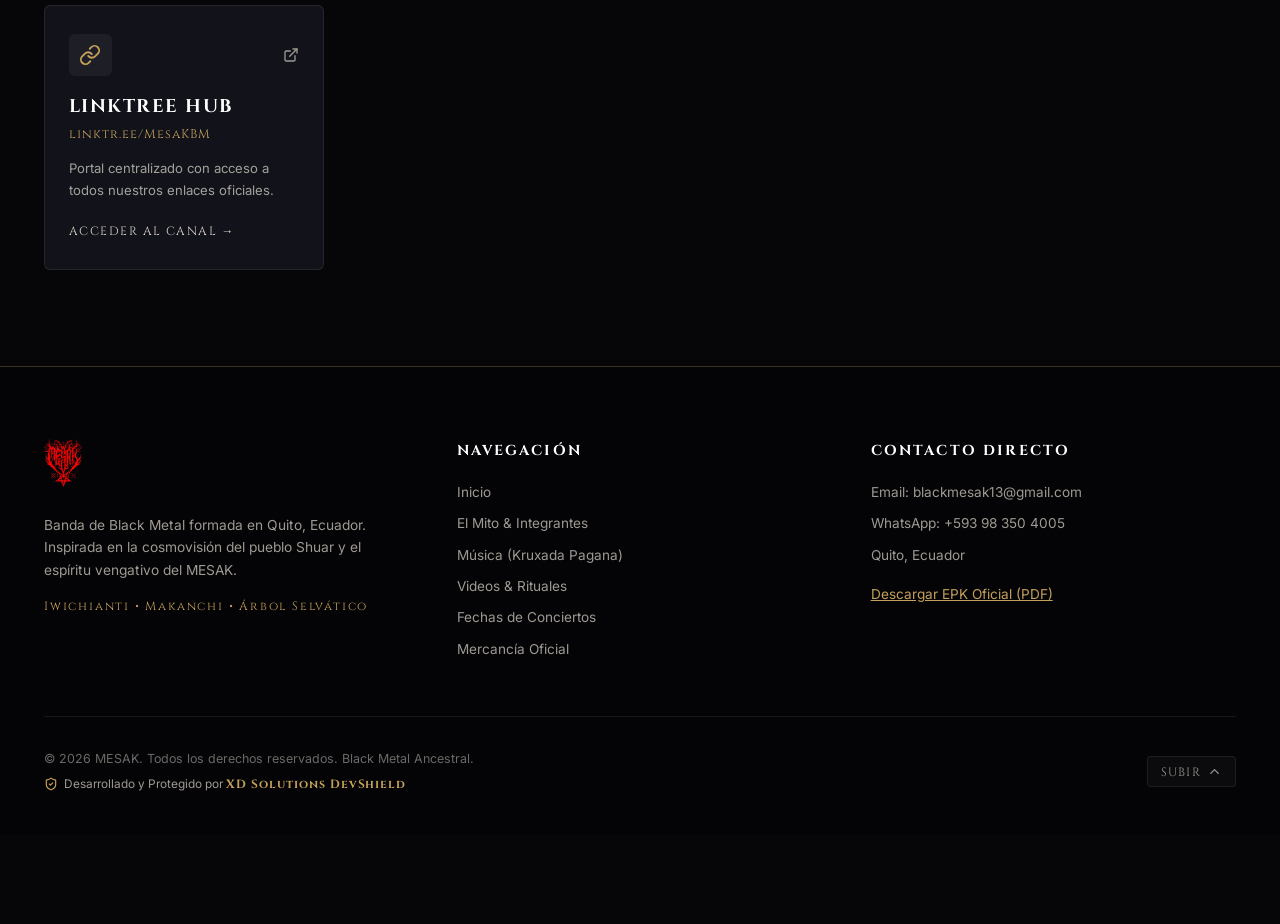
==== commit e4ae3c07: "Deploy automático de producción desde repo privado: 57e0fadc1a92fc5ef6ebd84dc79f0e86bdf6a541" ====
--- a/index.html
+++ b/index.html
@@ -21,7 +21,7 @@
     <link rel="preconnect" href="https://fonts.googleapis.com" />
     <link rel="preconnect" href="https://fonts.gstatic.com" crossorigin />
     <link href="https://fonts.googleapis.com/css2?family=Cinzel+Decorative:wght@700;900&family=Cinzel:wght@400;600;700;900&family=Inter:wght@300;400;500;600;700&display=swap" rel="stylesheet" />
-    <script type="module" crossorigin src="./assets/index-CMLwk4I7.js"></script>
+    <script type="module" crossorigin src="./assets/index-COw9pkhm.js"></script>
     <link rel="stylesheet" crossorigin href="./assets/index-CI965cwR.css">
   </head>
   <body>
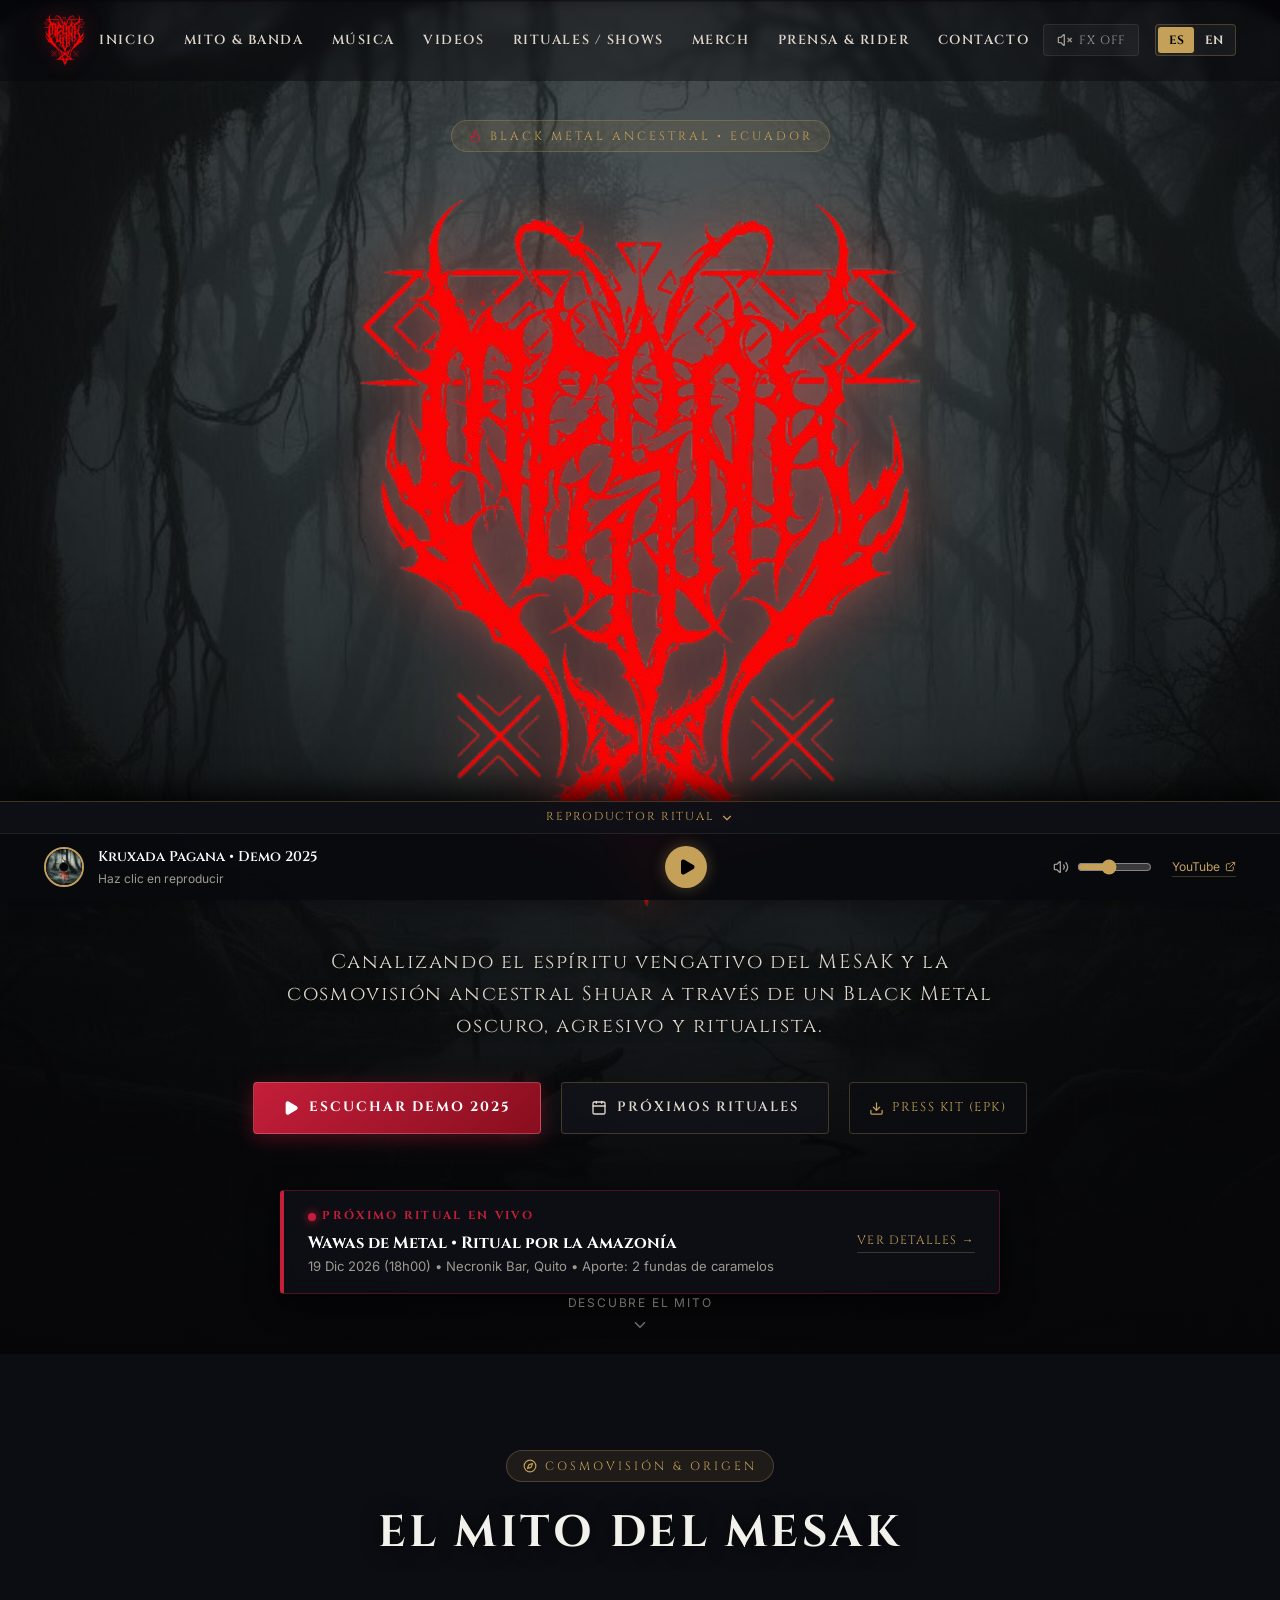
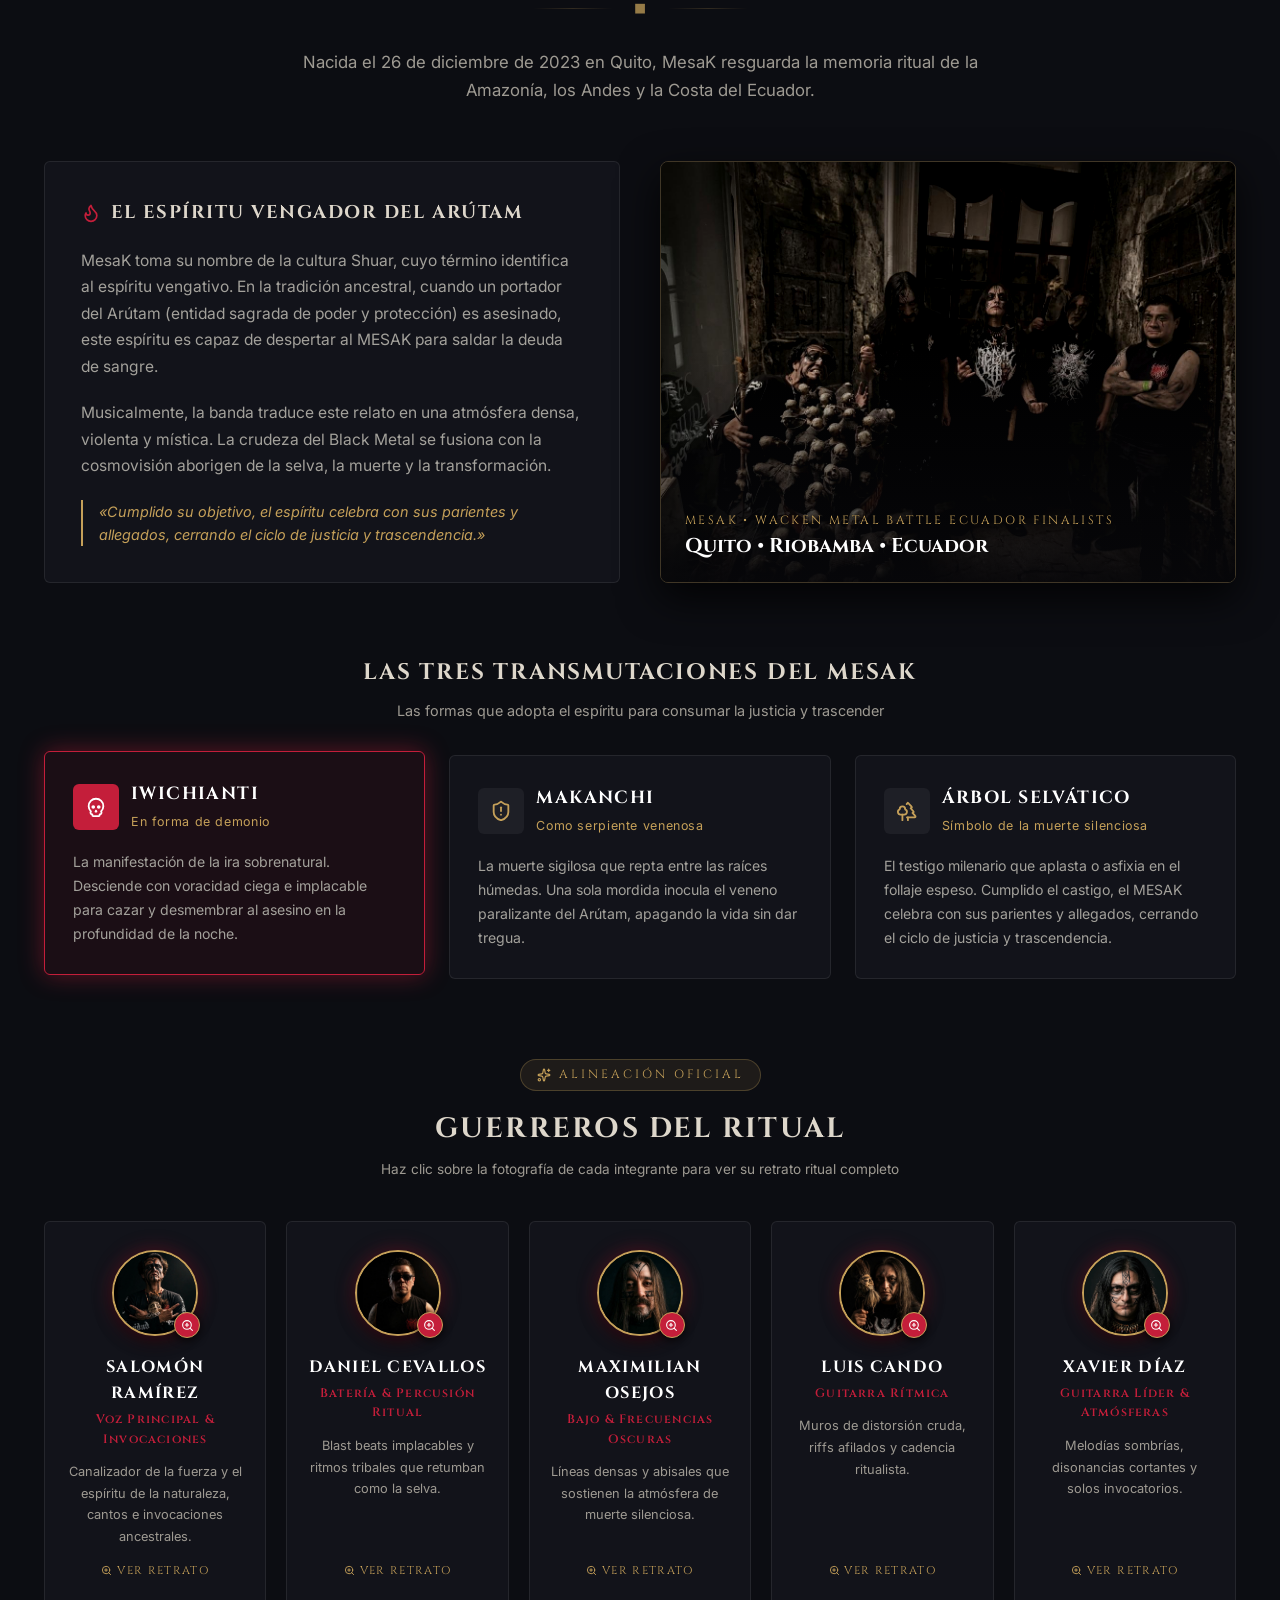
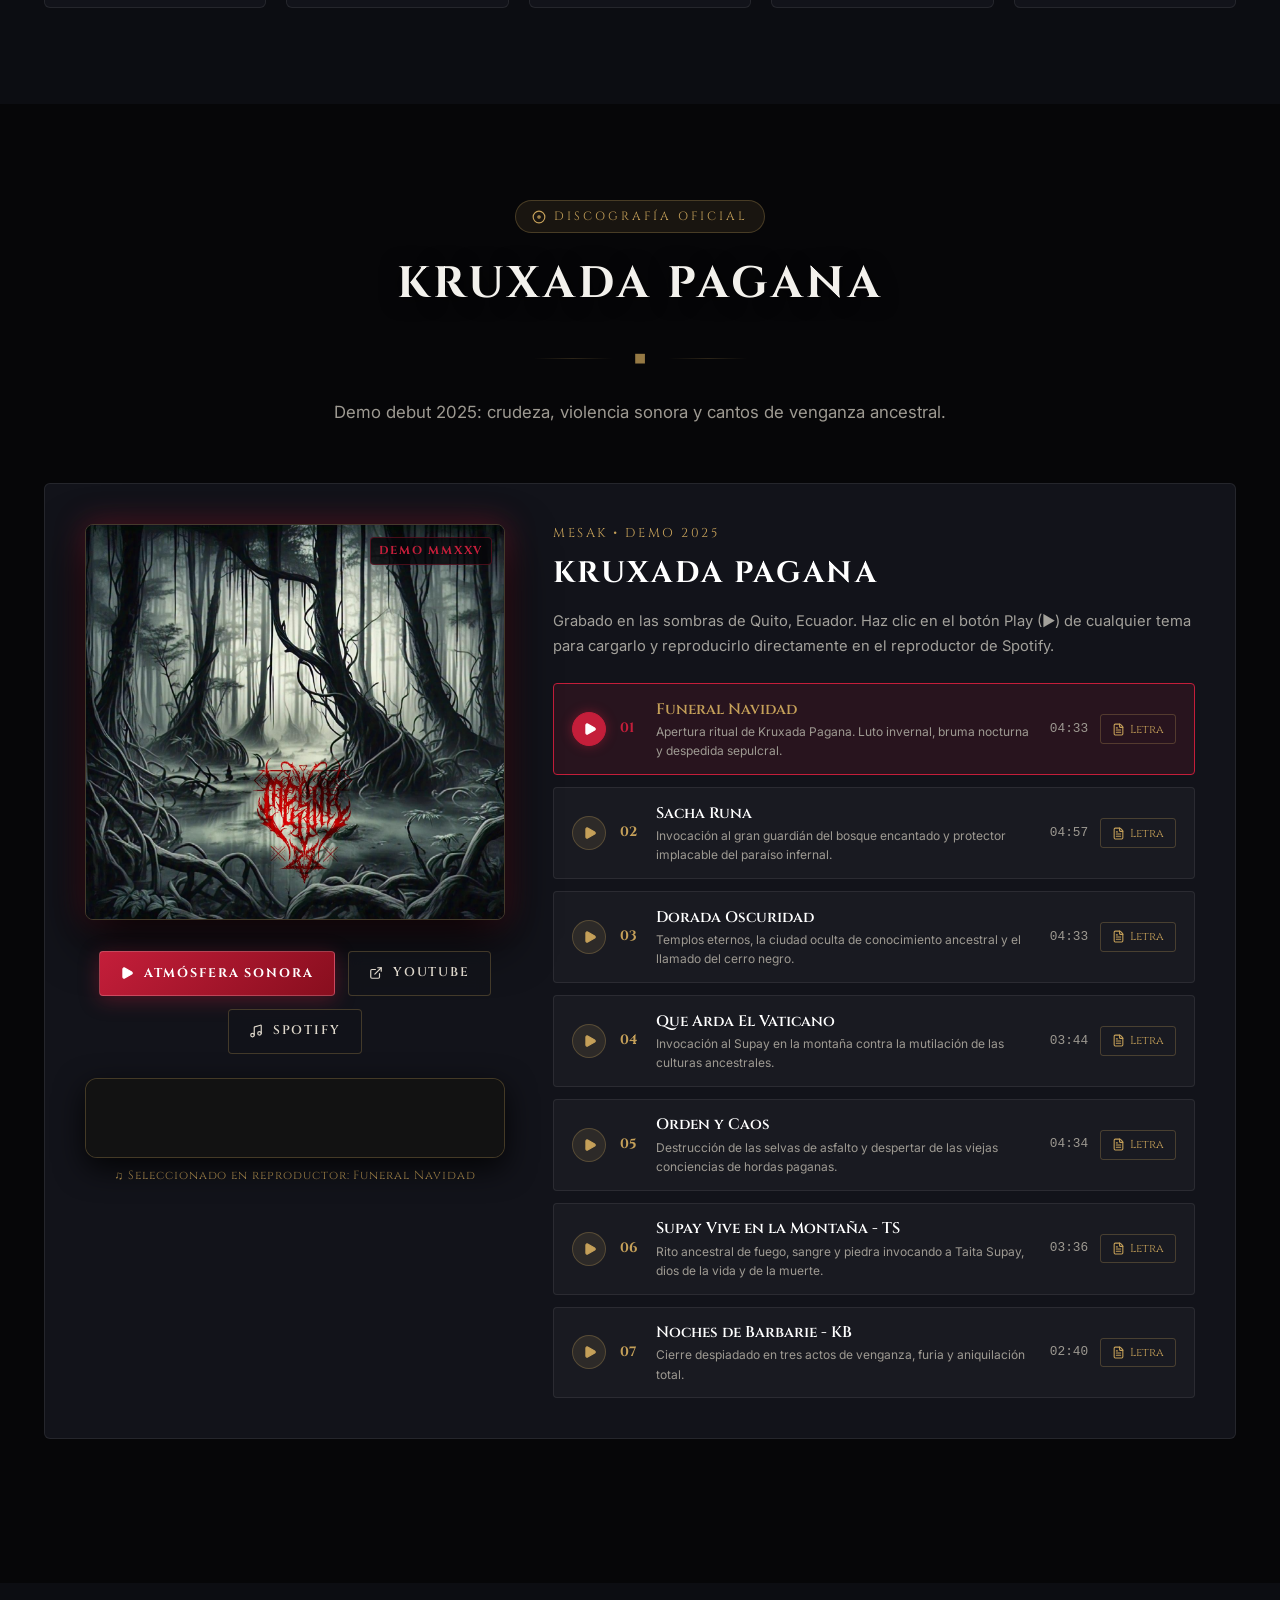
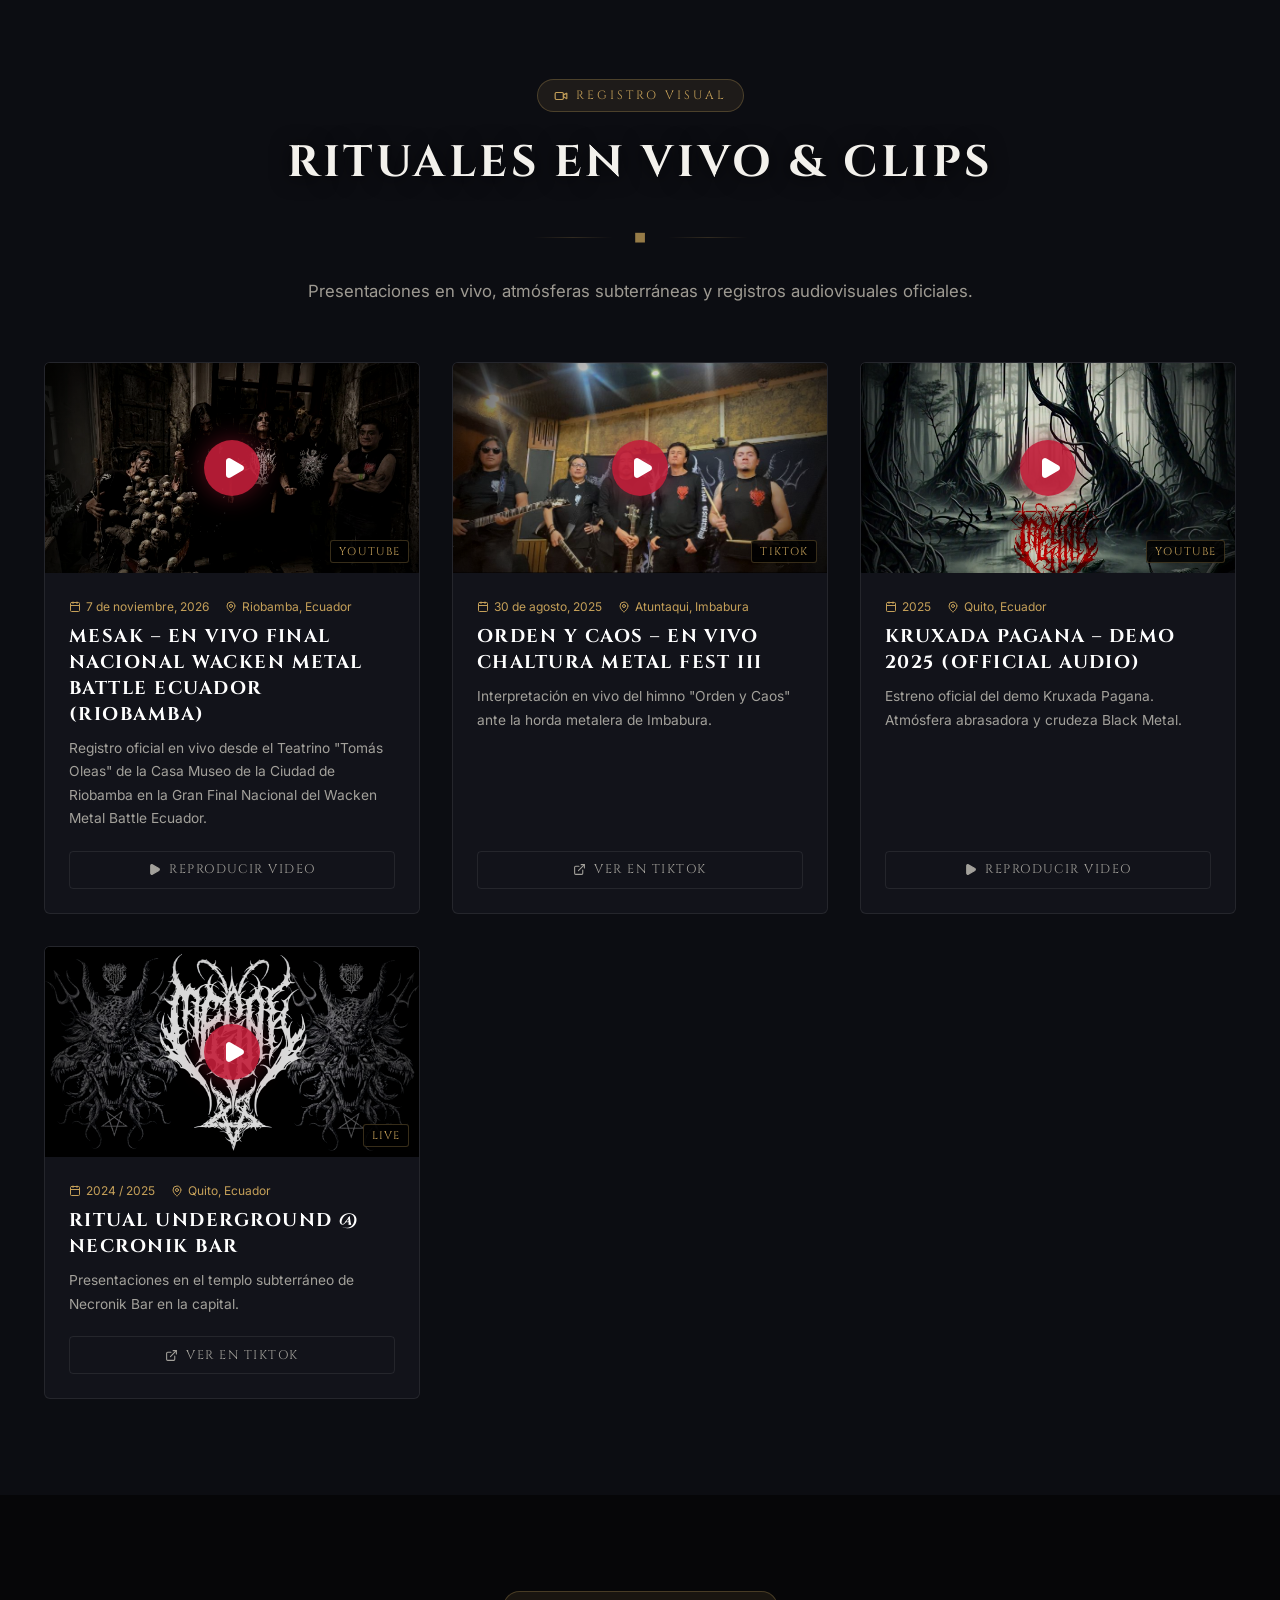
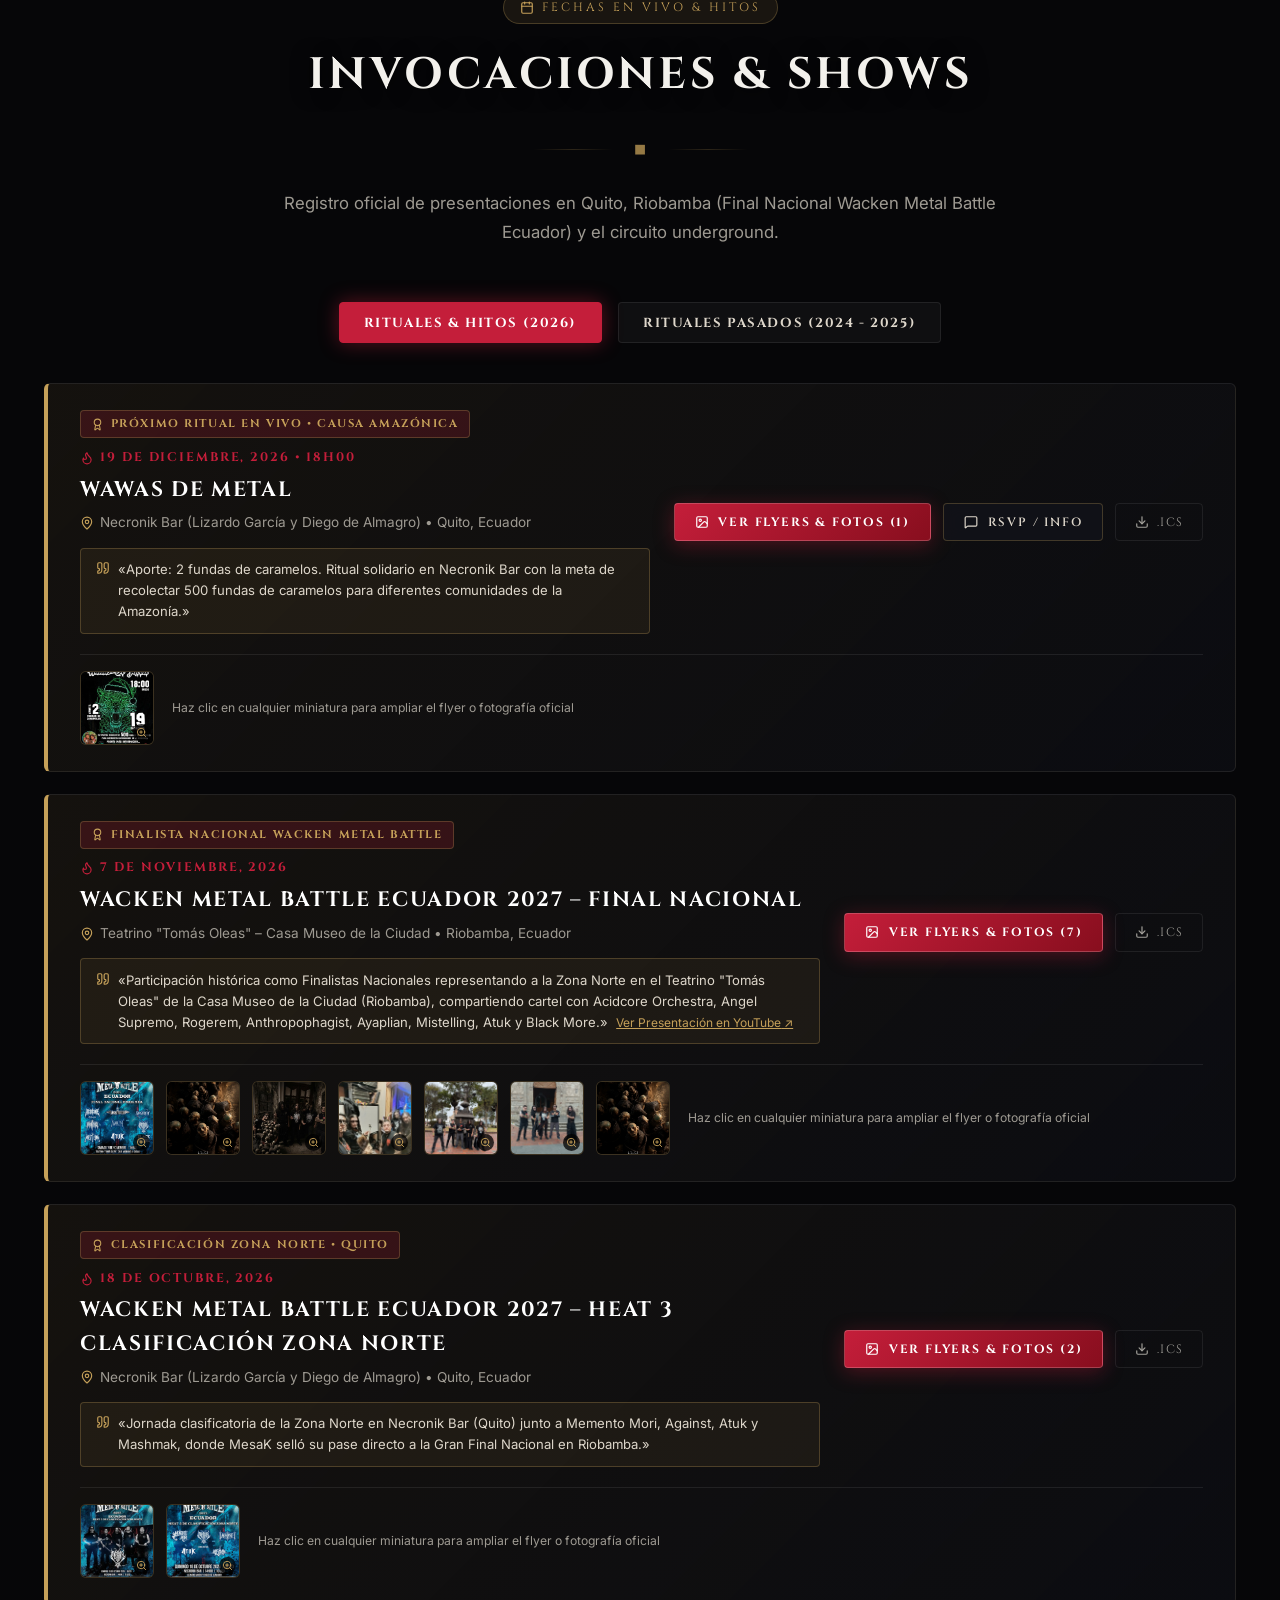
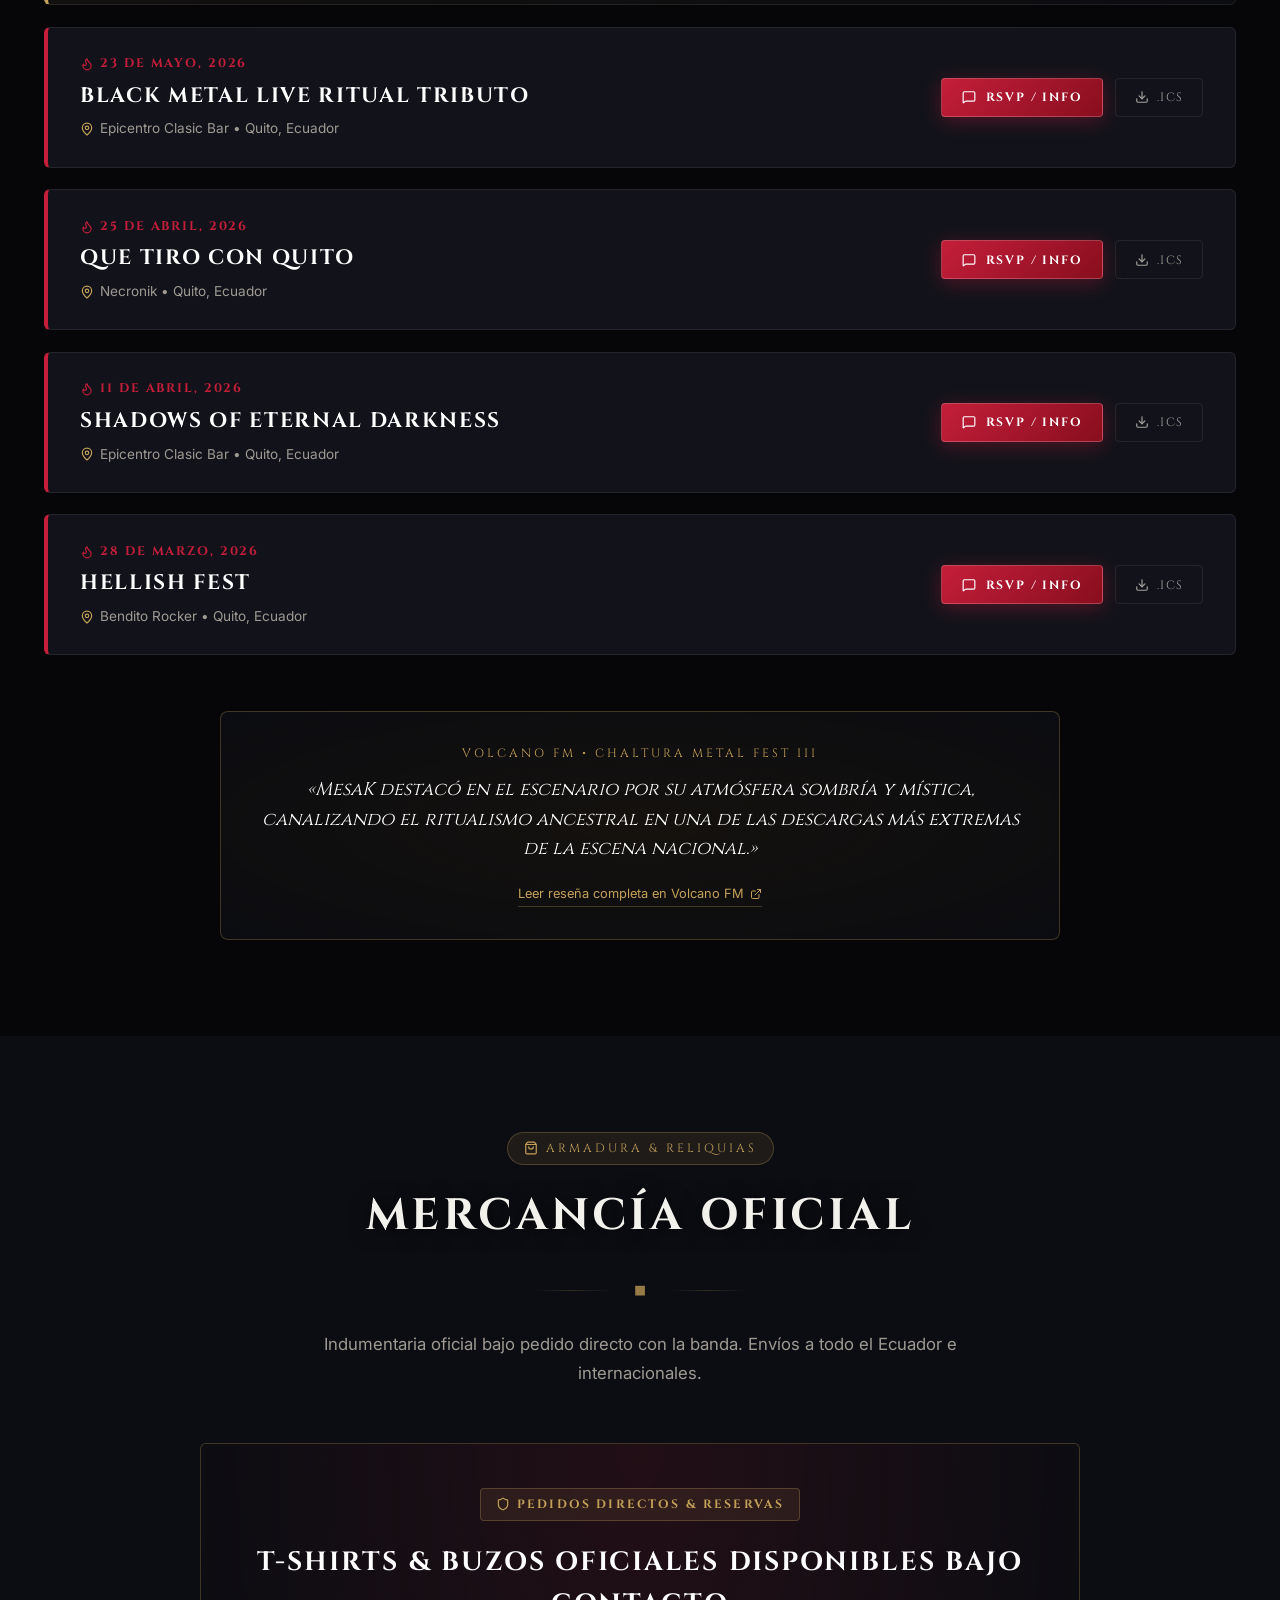
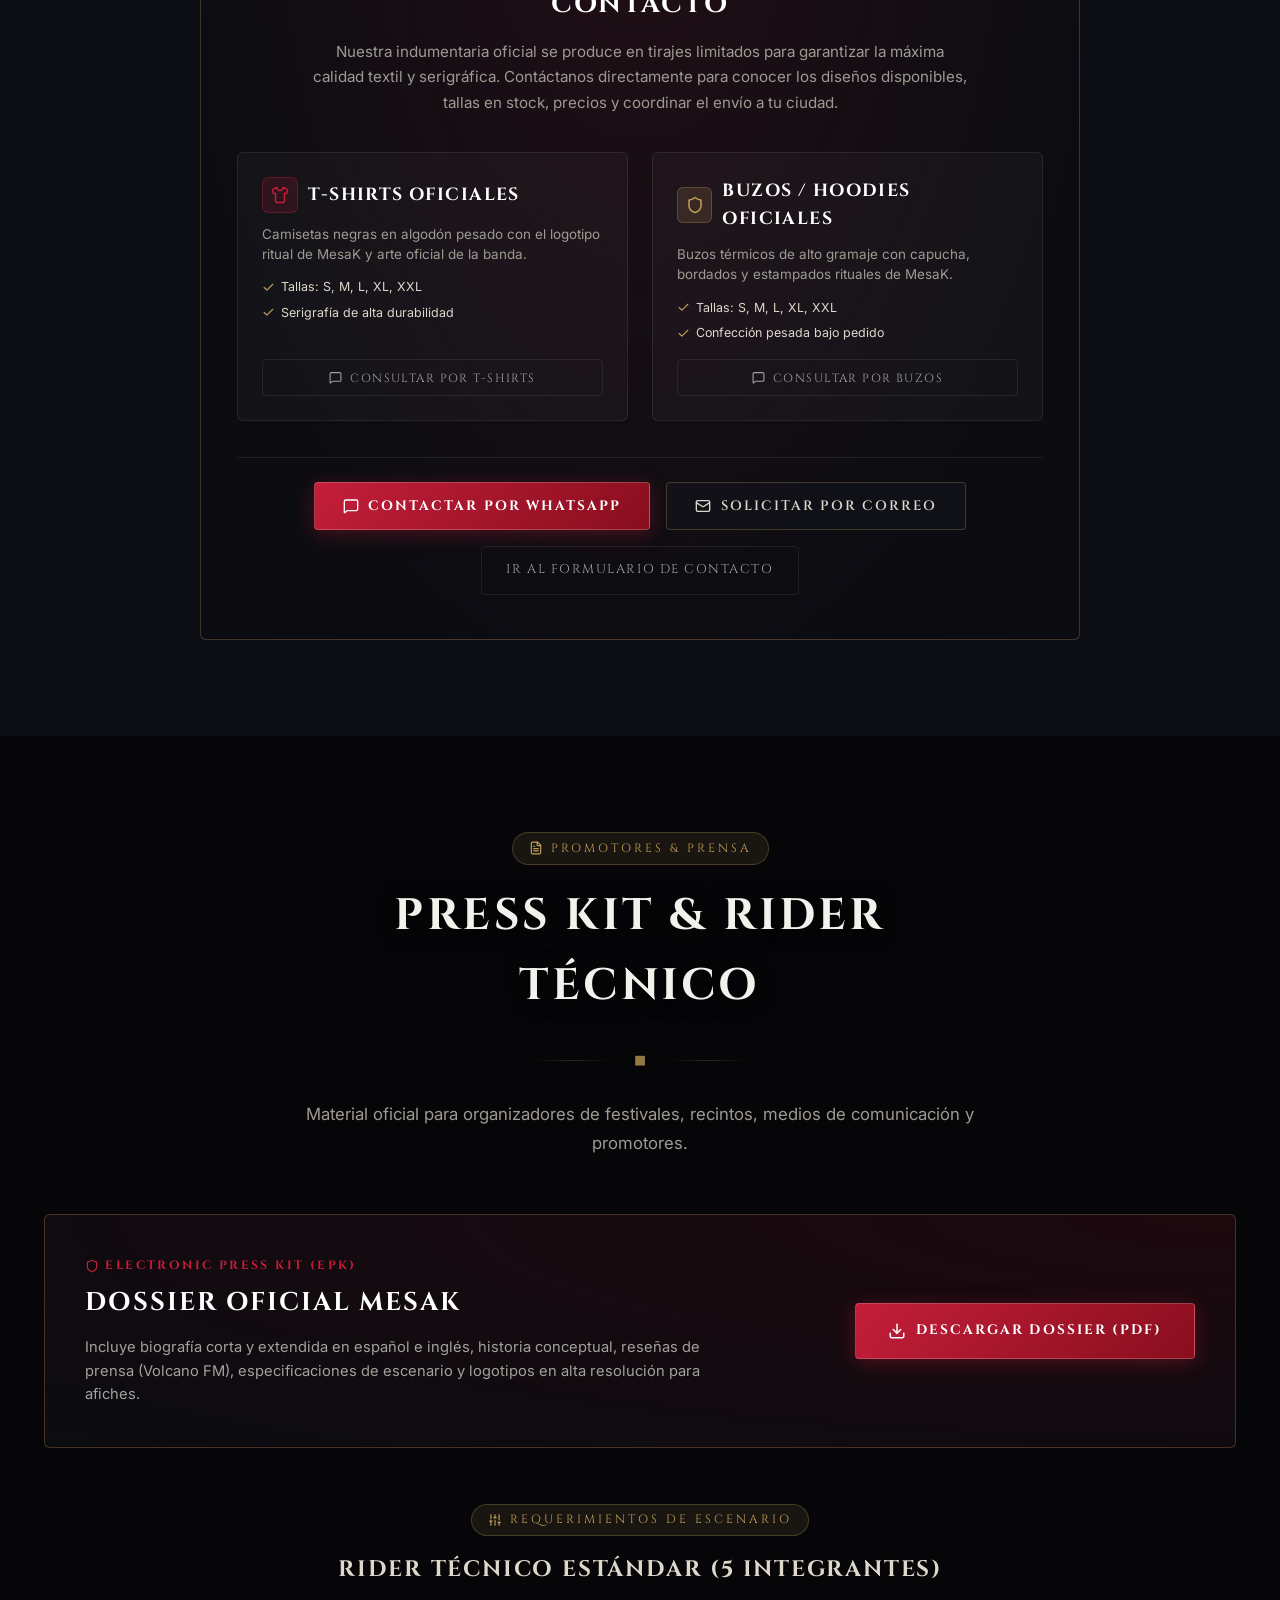
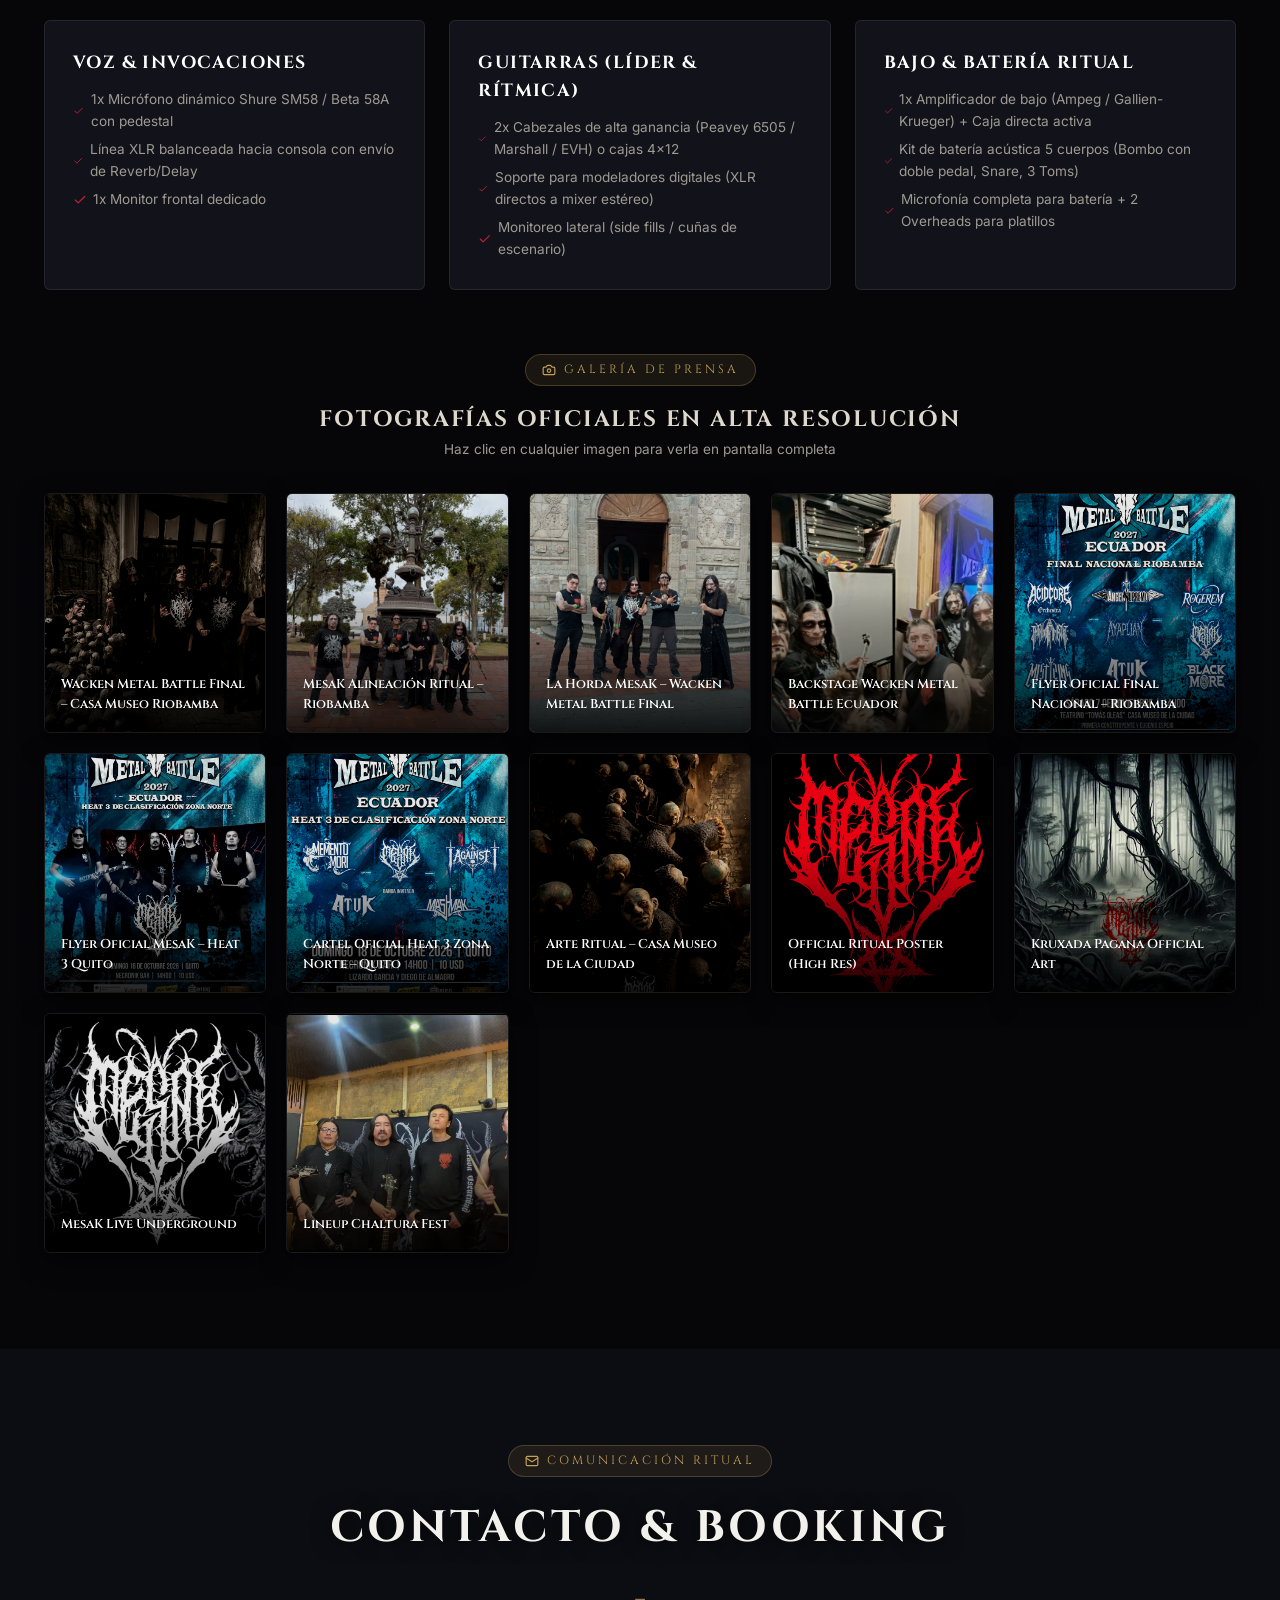
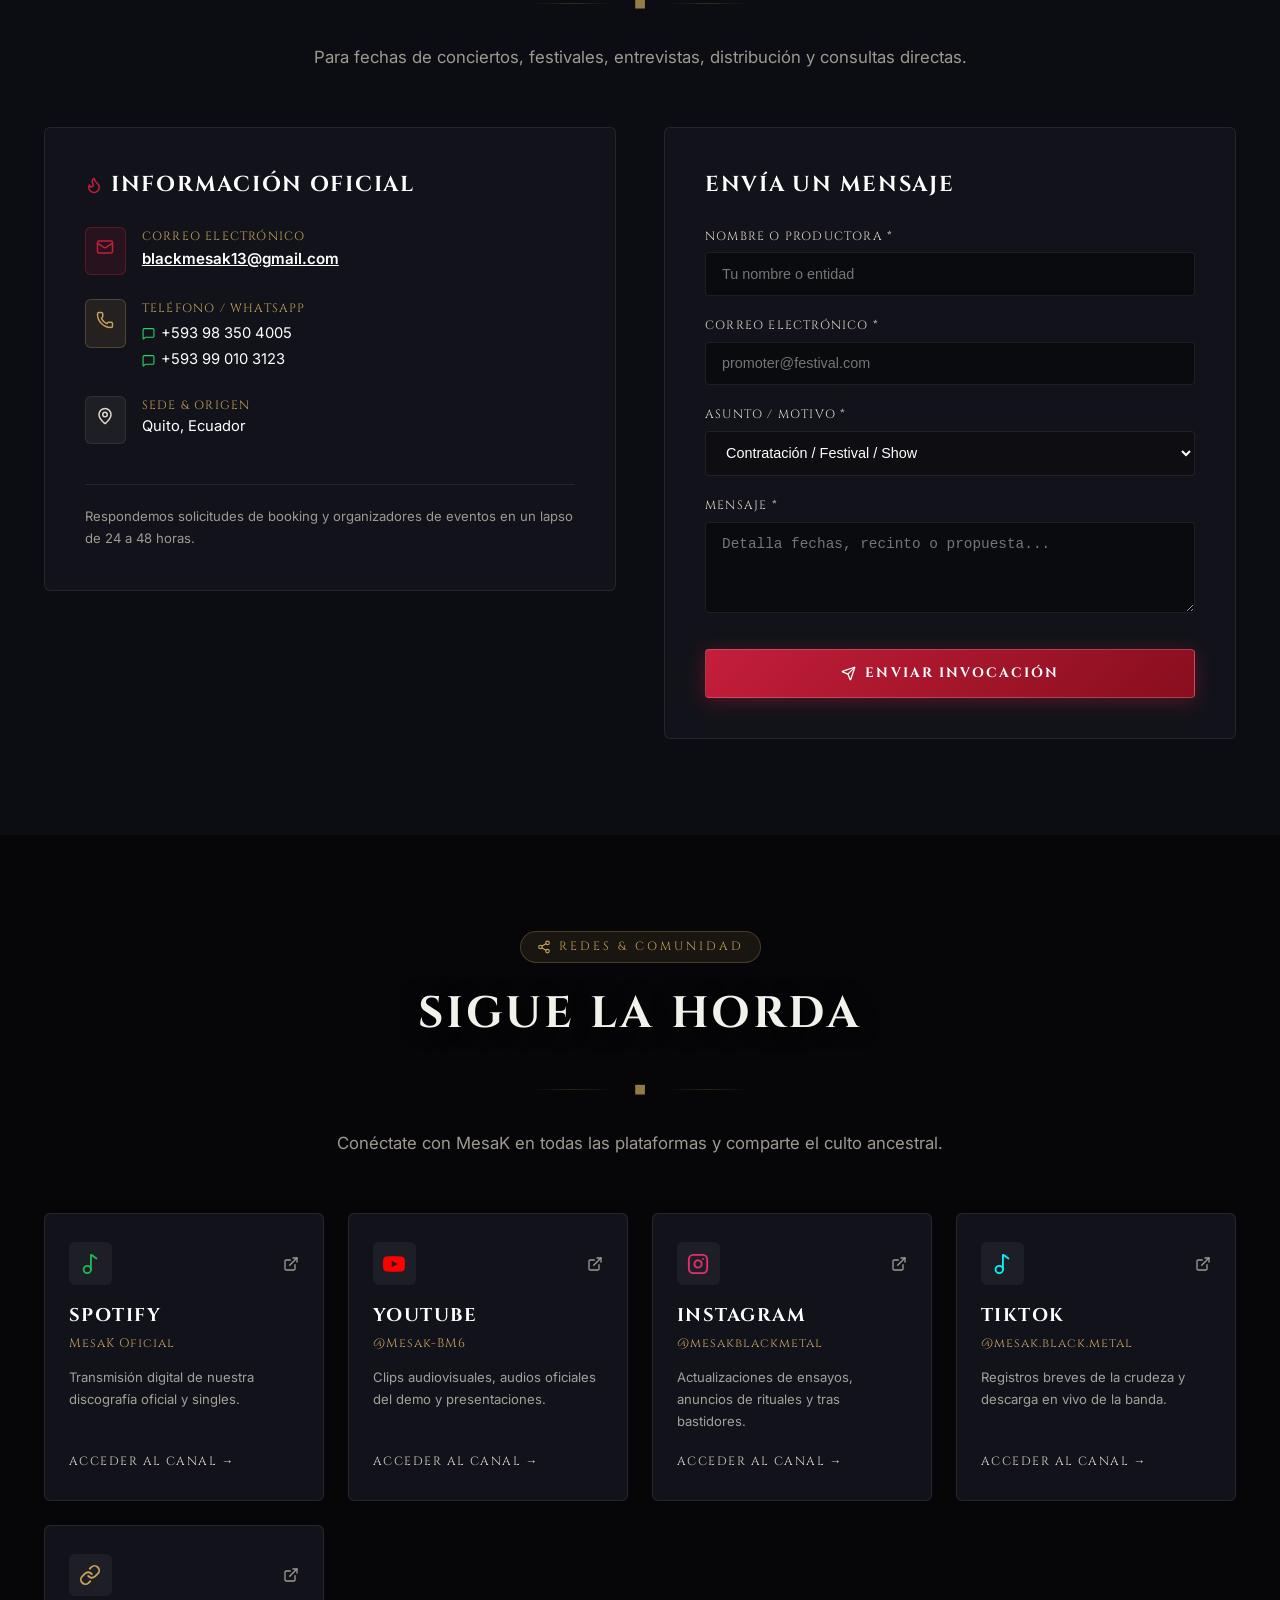
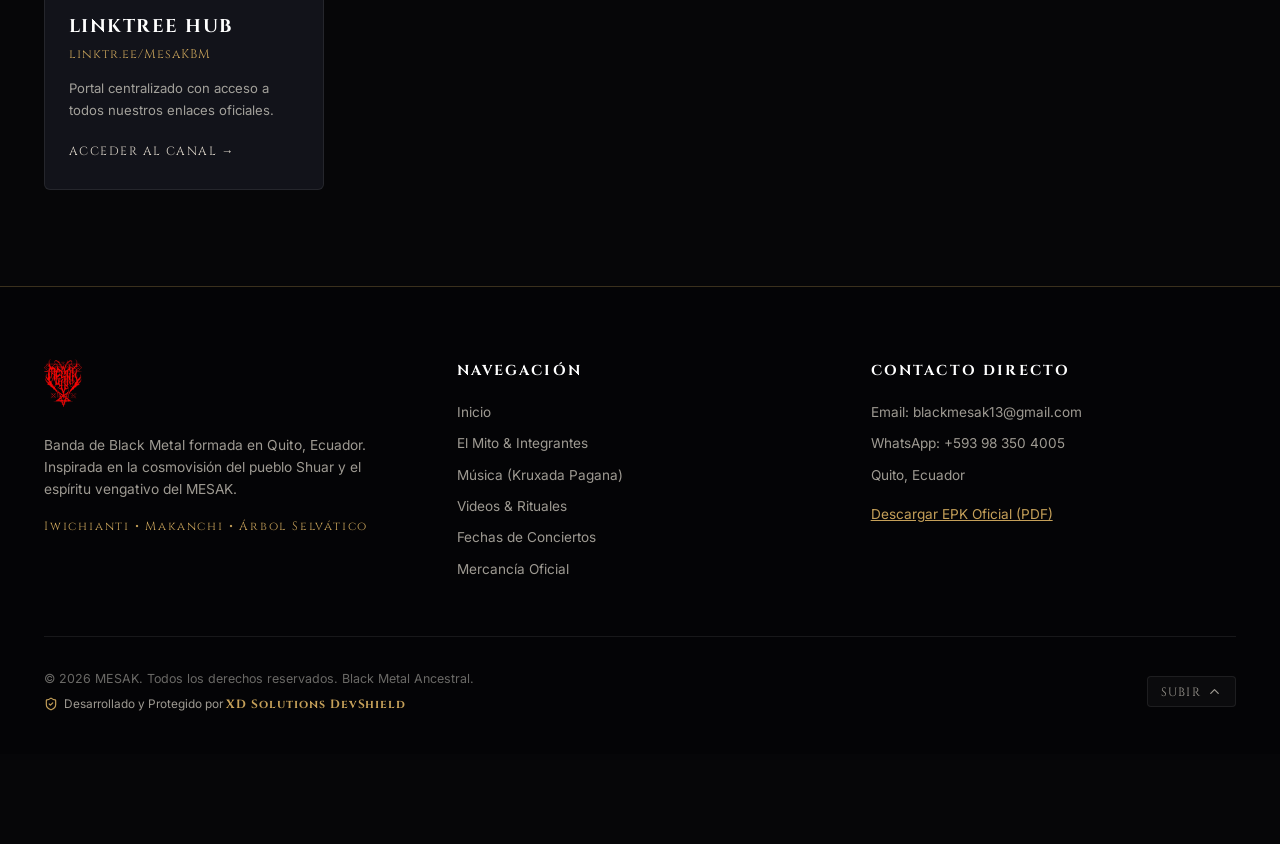
==== commit bfcf5099: "Deploy automático de producción desde repo privado: 0e075dc1379502def6069f0fba50186a6a713a33" ====
--- a/index.html
+++ b/index.html
@@ -21,8 +21,8 @@
     <link rel="preconnect" href="https://fonts.googleapis.com" />
     <link rel="preconnect" href="https://fonts.gstatic.com" crossorigin />
     <link href="https://fonts.googleapis.com/css2?family=Cinzel+Decorative:wght@700;900&family=Cinzel:wght@400;600;700;900&family=Inter:wght@300;400;500;600;700&display=swap" rel="stylesheet" />
-    <script type="module" crossorigin src="./assets/index-COw9pkhm.js"></script>
-    <link rel="stylesheet" crossorigin href="./assets/index-CI965cwR.css">
+    <script type="module" crossorigin src="./assets/index-DtnutHl5.js"></script>
+    <link rel="stylesheet" crossorigin href="./assets/index-C33cte1Q.css">
   </head>
   <body>
     <div id="root"></div>
--- a/assets/index-C33cte1Q.css
+++ b/assets/index-C33cte1Q.css
@@ -0,0 +1 @@
+:root{--bg-primary:#060608;--bg-secondary:#0c0d12;--bg-card:#12131a;--bg-card-hover:#181922;--bg-overlay:#08080cd9;--crimson:#c41e3a;--crimson-glow:#c41e3a73;--crimson-subtle:#c41e3a1f;--blood:#880e1e;--gold:#c5a059;--gold-glow:#c5a05959;--gold-subtle:#c5a0591a;--bone:#ded7cb;--bone-muted:#9e9a92;--text-main:#f3f1ec;--text-secondary:#a3a19b;--text-muted:#6a6966;--border-subtle:#ffffff14;--border-gold:#c5a05947;--border-crimson:#c41e3a59;--font-serif:"Cinzel", serif;--font-deco:"Cinzel Decorative", serif;--font-sans:"Inter", -apple-system, BlinkMacSystemFont, sans-serif;--transition-fast:.2s cubic-bezier(.16, 1, .3, 1);--transition-normal:.35s cubic-bezier(.16, 1, .3, 1);--transition-slow:.6s cubic-bezier(.16, 1, .3, 1)}*{box-sizing:border-box;margin:0;padding:0}html{scroll-behavior:smooth;--lightningcss-light: ;--lightningcss-dark:initial;color-scheme:dark;-webkit-text-size-adjust:100%;scroll-padding-top:85px;overflow-x:clip}body{background-color:var(--bg-primary);color:var(--text-main);font-family:var(--font-sans);-webkit-font-smoothing:antialiased;-moz-osx-font-smoothing:grayscale;-webkit-overflow-scrolling:touch;touch-action:pan-y;min-height:100vh;font-size:16px;line-height:1.6;position:relative;overflow-x:clip}section[id]{scroll-margin-top:85px}body:before{content:"";pointer-events:none;z-index:0;background-image:radial-gradient(circle at 50% 0,#c41e3a14 0%,#0000 60%),radial-gradient(circle at 10% 70%,#c5a0590a 0%,#0000 50%),radial-gradient(circle at 90% 80%,#880e1e0f 0%,#0000 50%);position:fixed;inset:0}::-webkit-scrollbar{width:8px}::-webkit-scrollbar-track{background:var(--bg-primary)}::-webkit-scrollbar-thumb{background:#252630;border-radius:4px}::-webkit-scrollbar-thumb:hover{background:var(--crimson)}h1,h2,h3,h4,h5,h6{font-family:var(--font-serif);letter-spacing:.08em;text-transform:uppercase;color:var(--bone);font-weight:700}p{color:var(--text-secondary);font-size:.975rem;line-height:1.7}a{color:inherit;text-decoration:none}button{cursor:pointer;font-family:var(--font-serif);background:0 0;border:none}.container{z-index:1;width:100%;max-width:1240px;margin:0 auto;padding:0 1.5rem;position:relative}.section-padding{padding:6rem 0;position:relative}.section-header{text-align:center;max-width:720px;margin:0 auto 3.5rem}.section-badge{font-family:var(--font-serif);letter-spacing:.25em;text-transform:uppercase;color:var(--gold);background:var(--gold-subtle);border:1px solid var(--border-gold);border-radius:999px;align-items:center;gap:.5rem;margin-bottom:1rem;padding:.35rem 1rem;font-size:.75rem;display:inline-flex}.section-title{color:var(--text-main);text-shadow:0 2px 20px #000c;margin-bottom:1rem;font-size:clamp(2rem,4vw,2.75rem);position:relative}.section-subtitle{color:var(--bone-muted);font-size:1.05rem}.ritual-divider{opacity:.75;justify-content:center;align-items:center;gap:1.25rem;margin:1.75rem auto;display:flex}.ritual-divider:before,.ritual-divider:after{content:"";background:linear-gradient(90deg, transparent, var(--border-gold), transparent);width:80px;height:1px}.ritual-divider span{color:var(--gold);font-size:.9rem;display:inline-block;transform:rotate(45deg)}.btn-primary{background:linear-gradient(135deg, var(--crimson) 0%, var(--blood) 100%);color:#fff;font-family:var(--font-serif);letter-spacing:.15em;text-transform:uppercase;transition:all var(--transition-normal);border:1px solid #fff3;border-radius:4px;justify-content:center;align-items:center;gap:.6rem;padding:.9rem 1.8rem;font-size:.85rem;font-weight:700;display:inline-flex;position:relative;overflow:hidden;box-shadow:0 4px 20px #c41e3a59}.btn-primary:hover{background:linear-gradient(135deg, #dd2443 0%, var(--crimson) 100%);box-shadow:0 6px 30px var(--crimson-glow);border-color:#fff6;transform:translateY(-2px)}.btn-secondary{color:var(--bone);font-family:var(--font-serif);letter-spacing:.15em;text-transform:uppercase;border:1px solid var(--border-gold);-webkit-backdrop-filter:blur(8px);backdrop-filter:blur(8px);transition:all var(--transition-normal);background:#12131acc;border-radius:4px;justify-content:center;align-items:center;gap:.6rem;padding:.9rem 1.8rem;font-size:.85rem;font-weight:600;display:inline-flex}.btn-secondary:hover{background:var(--gold-subtle);border-color:var(--gold);color:#fff;box-shadow:0 0 20px var(--gold-glow);transform:translateY(-2px)}.btn-outline{color:var(--text-secondary);font-family:var(--font-serif);letter-spacing:.12em;text-transform:uppercase;border:1px solid var(--border-subtle);transition:all var(--transition-fast);background:0 0;border-radius:4px;justify-content:center;align-items:center;gap:.5rem;padding:.6rem 1.2rem;font-size:.8rem;display:inline-flex}.btn-outline:hover{border-color:var(--border-crimson);color:var(--text-main);background:var(--crimson-subtle)}.glass-card{background:var(--bg-card);border:1px solid var(--border-subtle);transition:all var(--transition-normal);border-radius:6px;padding:1.75rem;position:relative;overflow:hidden}.glass-card:before{content:"";background:linear-gradient(90deg, transparent, var(--border-gold), transparent);opacity:0;height:2px;transition:opacity var(--transition-normal);position:absolute;top:0;left:0;right:0}.glass-card:hover{background:var(--bg-card-hover);border-color:var(--border-gold);transform:translateY(-4px);box-shadow:0 12px 30px #0009}.glass-card:hover:before{opacity:1}dialog{border:1px solid var(--border-gold);background:var(--bg-card);color:var(--text-main);box-shadow:0 20px 60px #000000e6, 0 0 40px var(--crimson-glow);border-radius:8px;width:680px;max-width:90vw;margin:auto;padding:0;overflow:hidden}dialog::backdrop{-webkit-backdrop-filter:blur(8px);backdrop-filter:blur(8px);background-color:#050508d9}dialog[open]{animation:.25s cubic-bezier(.16,1,.3,1) forwards modalFadeIn}@keyframes modalFadeIn{0%{opacity:0;transform:scale(.96)translateY(10px)}to{opacity:1;transform:scale(1)translateY(0)}}.music-showcase-card{grid-template-columns:minmax(300px,420px) 1fr;align-items:start;gap:3rem;margin-bottom:3rem;padding:2.5rem;display:grid}.music-cover-wrapper{box-shadow:0 20px 50px #000000e6, 0 0 30px var(--crimson-glow);border:1px solid var(--border-gold);border-radius:8px;width:100%;max-width:420px;display:inline-block;position:relative;overflow:hidden}.music-actions-wrapper{flex-wrap:wrap;justify-content:center;gap:.85rem;margin-top:1.5rem;display:flex}.music-track-row{border-radius:4px;justify-content:space-between;align-items:center;gap:.75rem;padding:.85rem 1.15rem;transition:all .2s;display:flex}.audio-player-bar{z-index:90;-webkit-backdrop-filter:blur(16px);backdrop-filter:blur(16px);border-top:1px solid var(--border-gold);background:#090a0ef2;transition:transform .3s;position:fixed;bottom:0;left:0;right:0;transform:translateY(0);box-shadow:0 -10px 30px #000000d9}.audio-player-bar.is-minimized{transform:translateY(calc(100% - 32px))}.audio-player-tab{border-bottom:1px solid var(--border-subtle);cursor:pointer;height:32px;font-size:.72rem;font-family:var(--font-serif);letter-spacing:.15em;color:var(--gold);text-transform:uppercase;background:#0f1016f2;justify-content:center;align-items:center;gap:.4rem;display:flex}.audio-player-content{justify-content:space-between;align-items:center;gap:1rem;padding:.75rem 1.5rem;display:flex}@media (width<=900px){.music-showcase-card{grid-template-columns:1fr;gap:2rem;margin-bottom:2rem;padding:1.25rem 1rem}}@media (width<=768px){.container{padding:0 1rem}.section-padding{padding:3.5rem 0}.section-title{font-size:1.75rem}.glass-card{padding:1.25rem 1rem}.music-cover-wrapper{max-width:260px!important}.music-actions-wrapper{gap:.5rem;margin-top:1rem}.music-actions-wrapper .btn-primary,.music-actions-wrapper .btn-secondary{padding:.55rem .9rem!important;font-size:.72rem!important}.music-track-row{gap:.5rem!important;padding:.65rem .75rem!important}.audio-player-bar.is-minimized{transform:translateY(calc(100% - 26px))}.audio-player-tab{height:26px!important;font-size:.65rem!important}.audio-player-content{flex-wrap:nowrap!important;gap:.5rem!important;padding:.45rem 1rem!important}.audio-player-volume,.audio-player-subtitle{display:none!important}}
